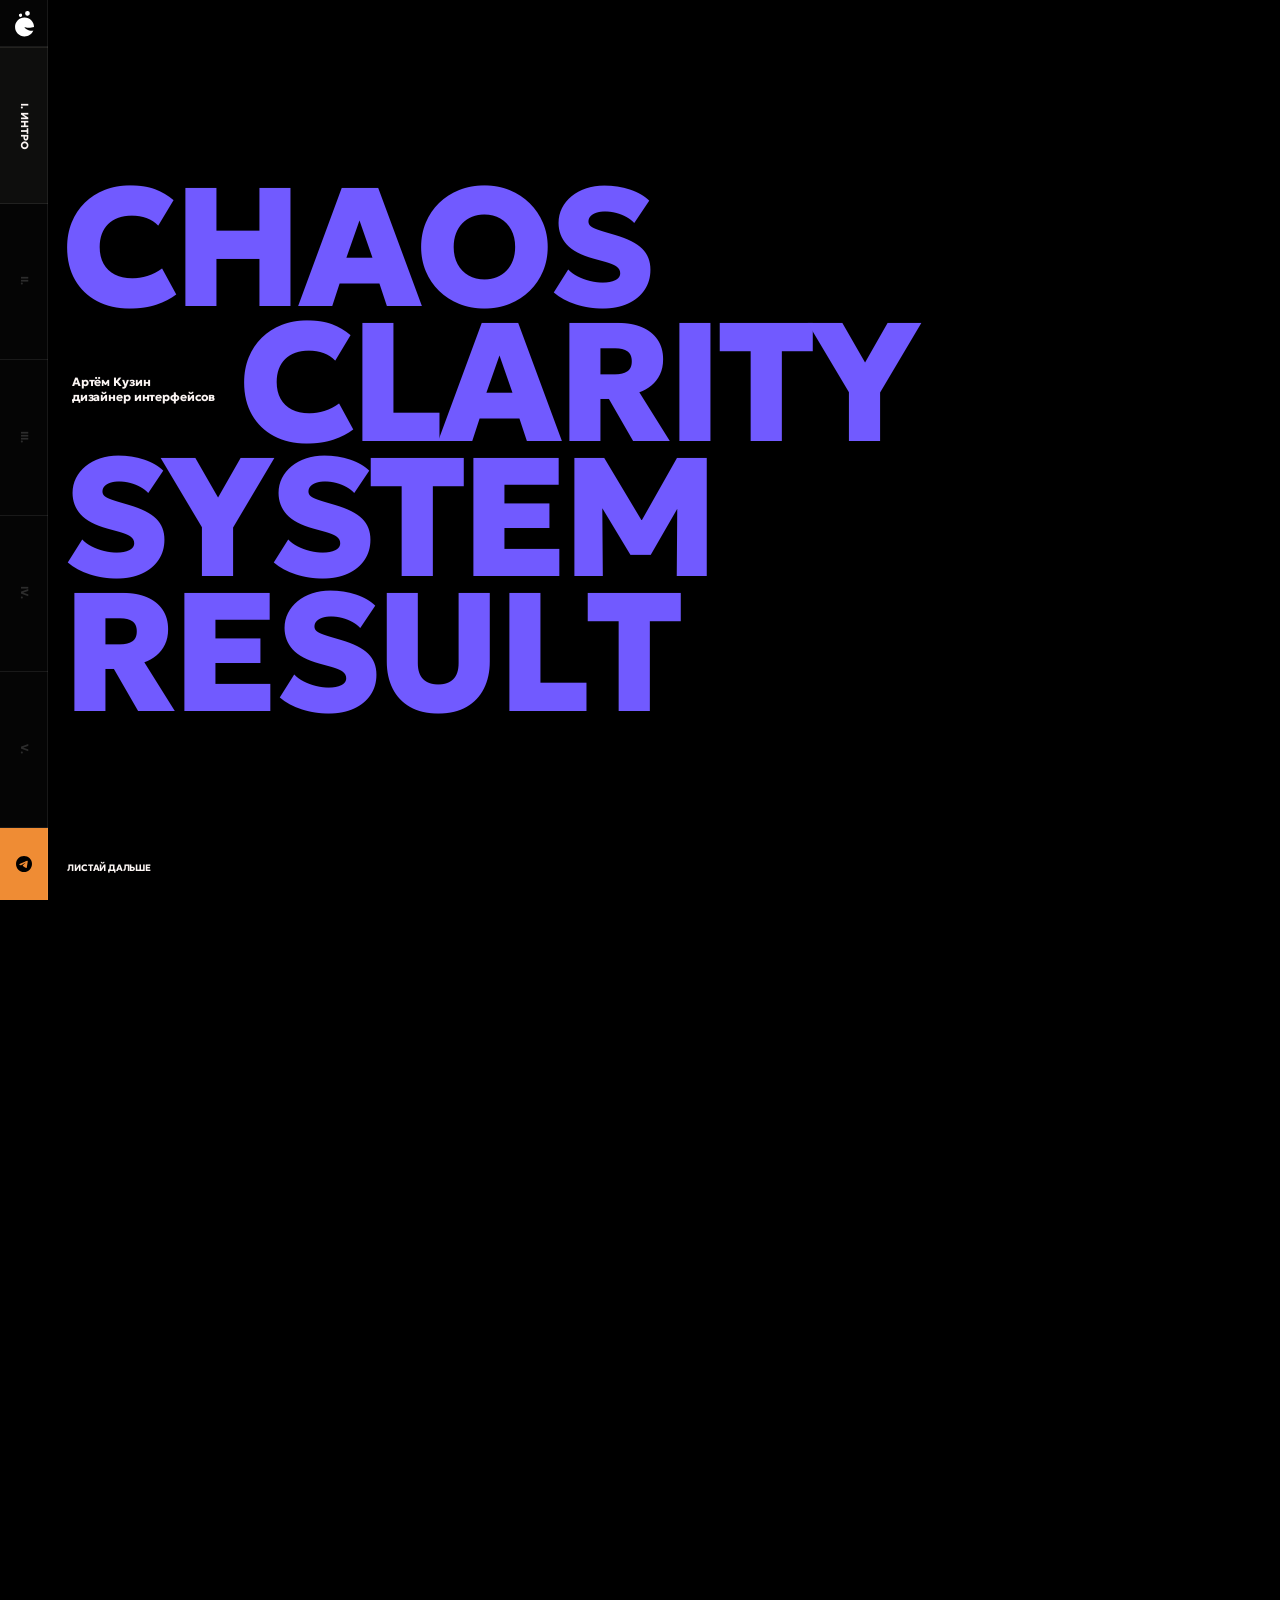
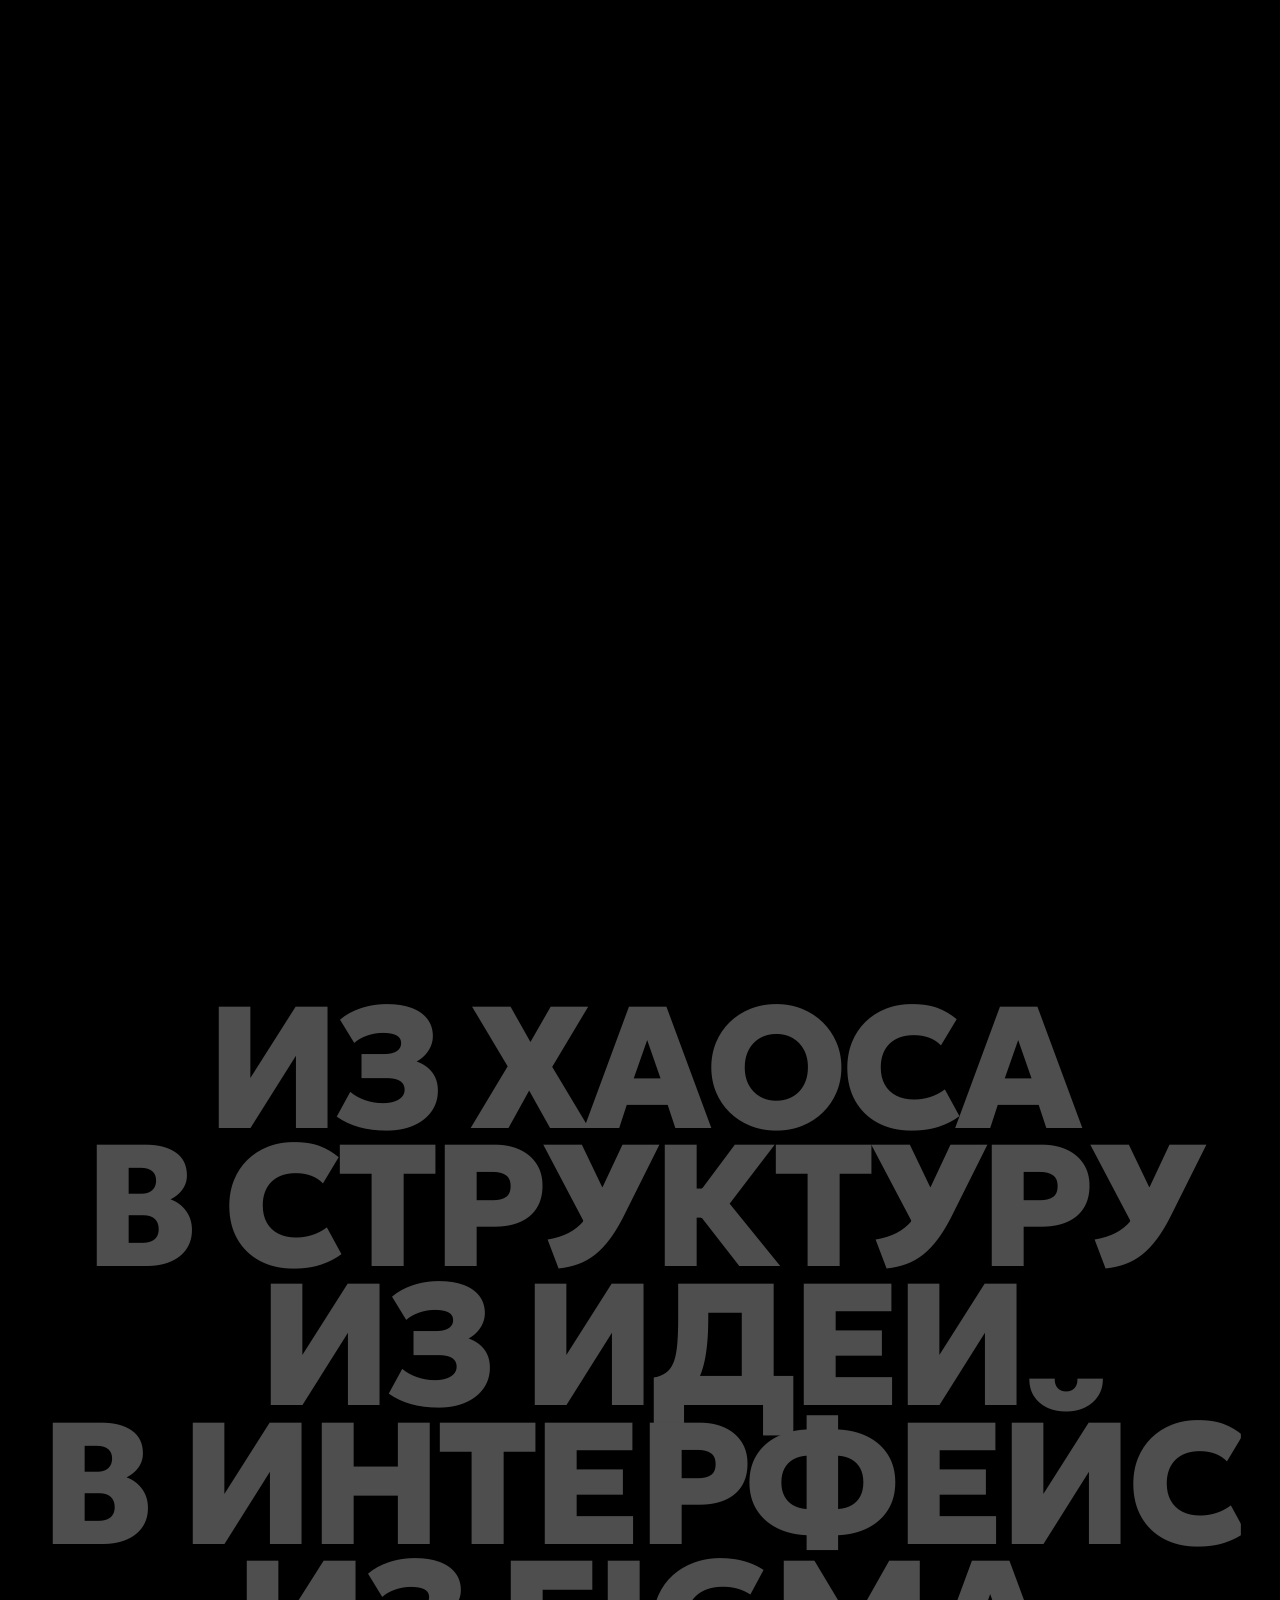
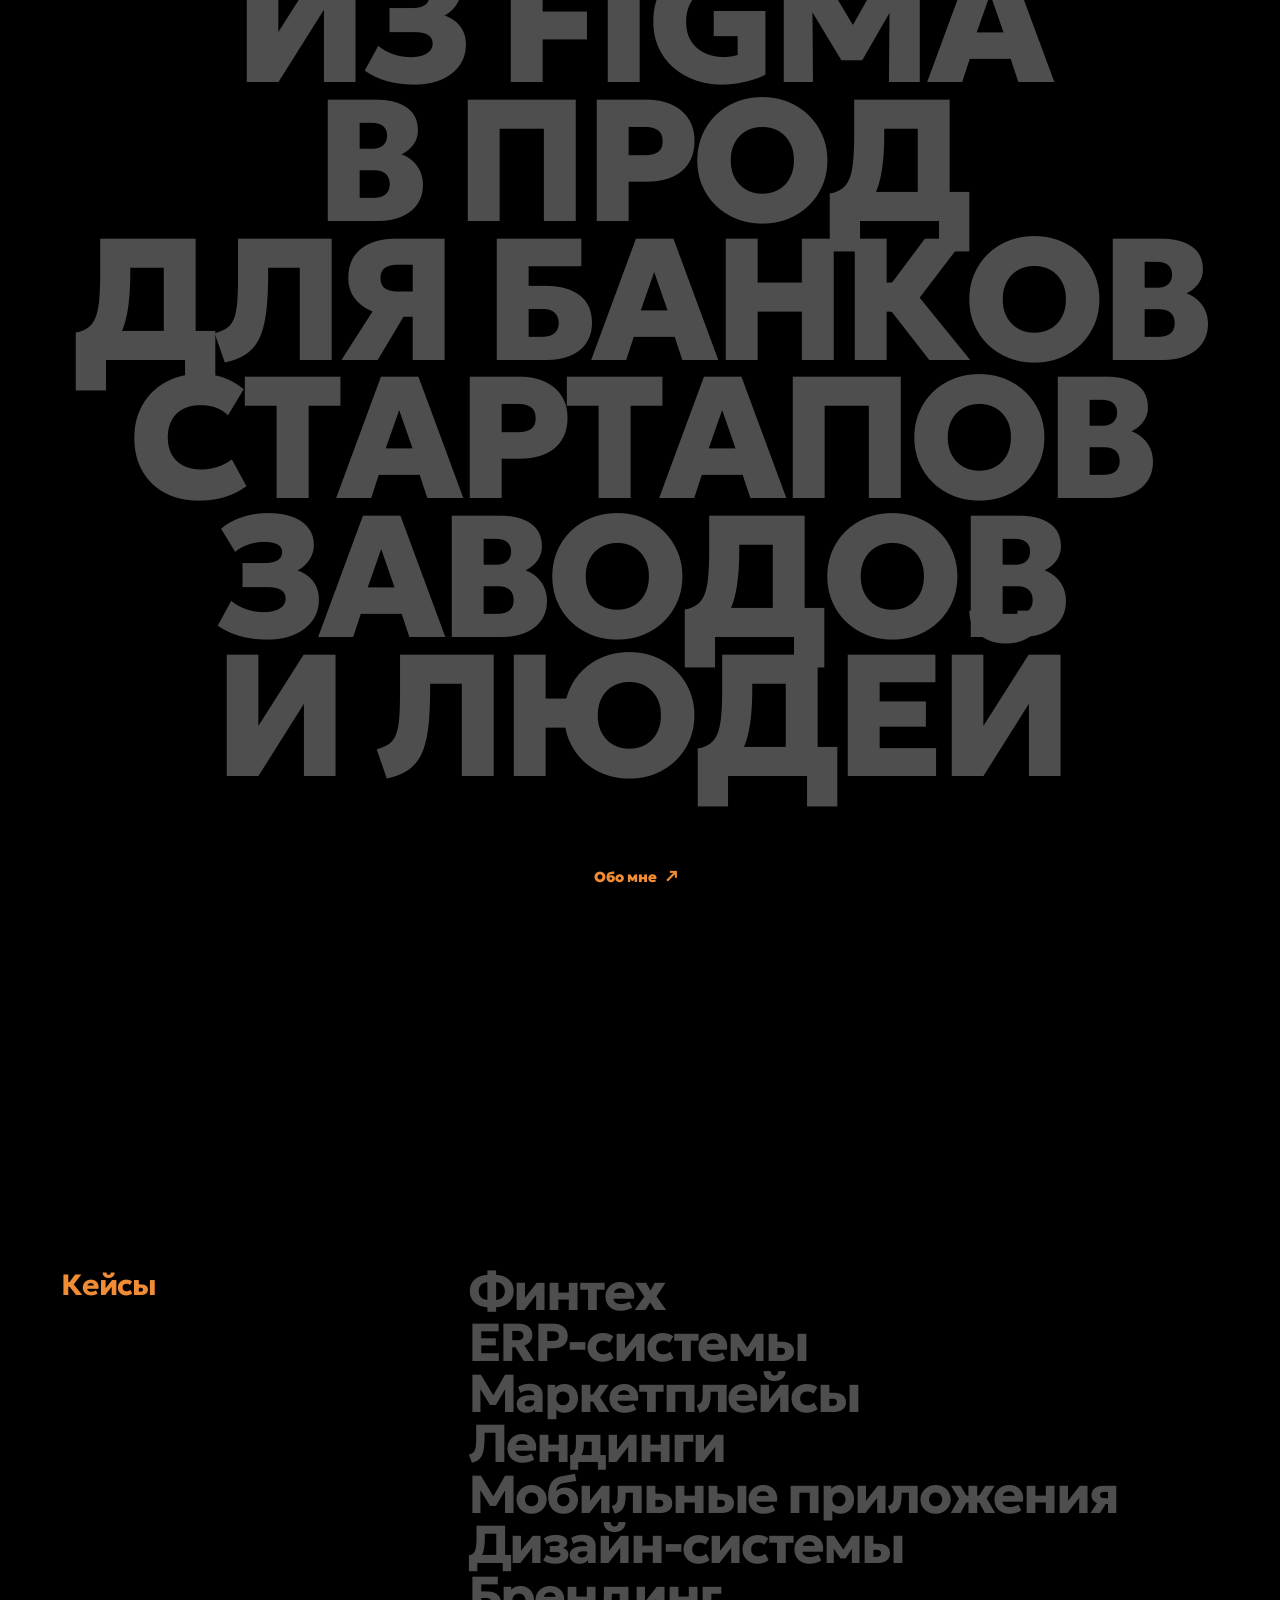
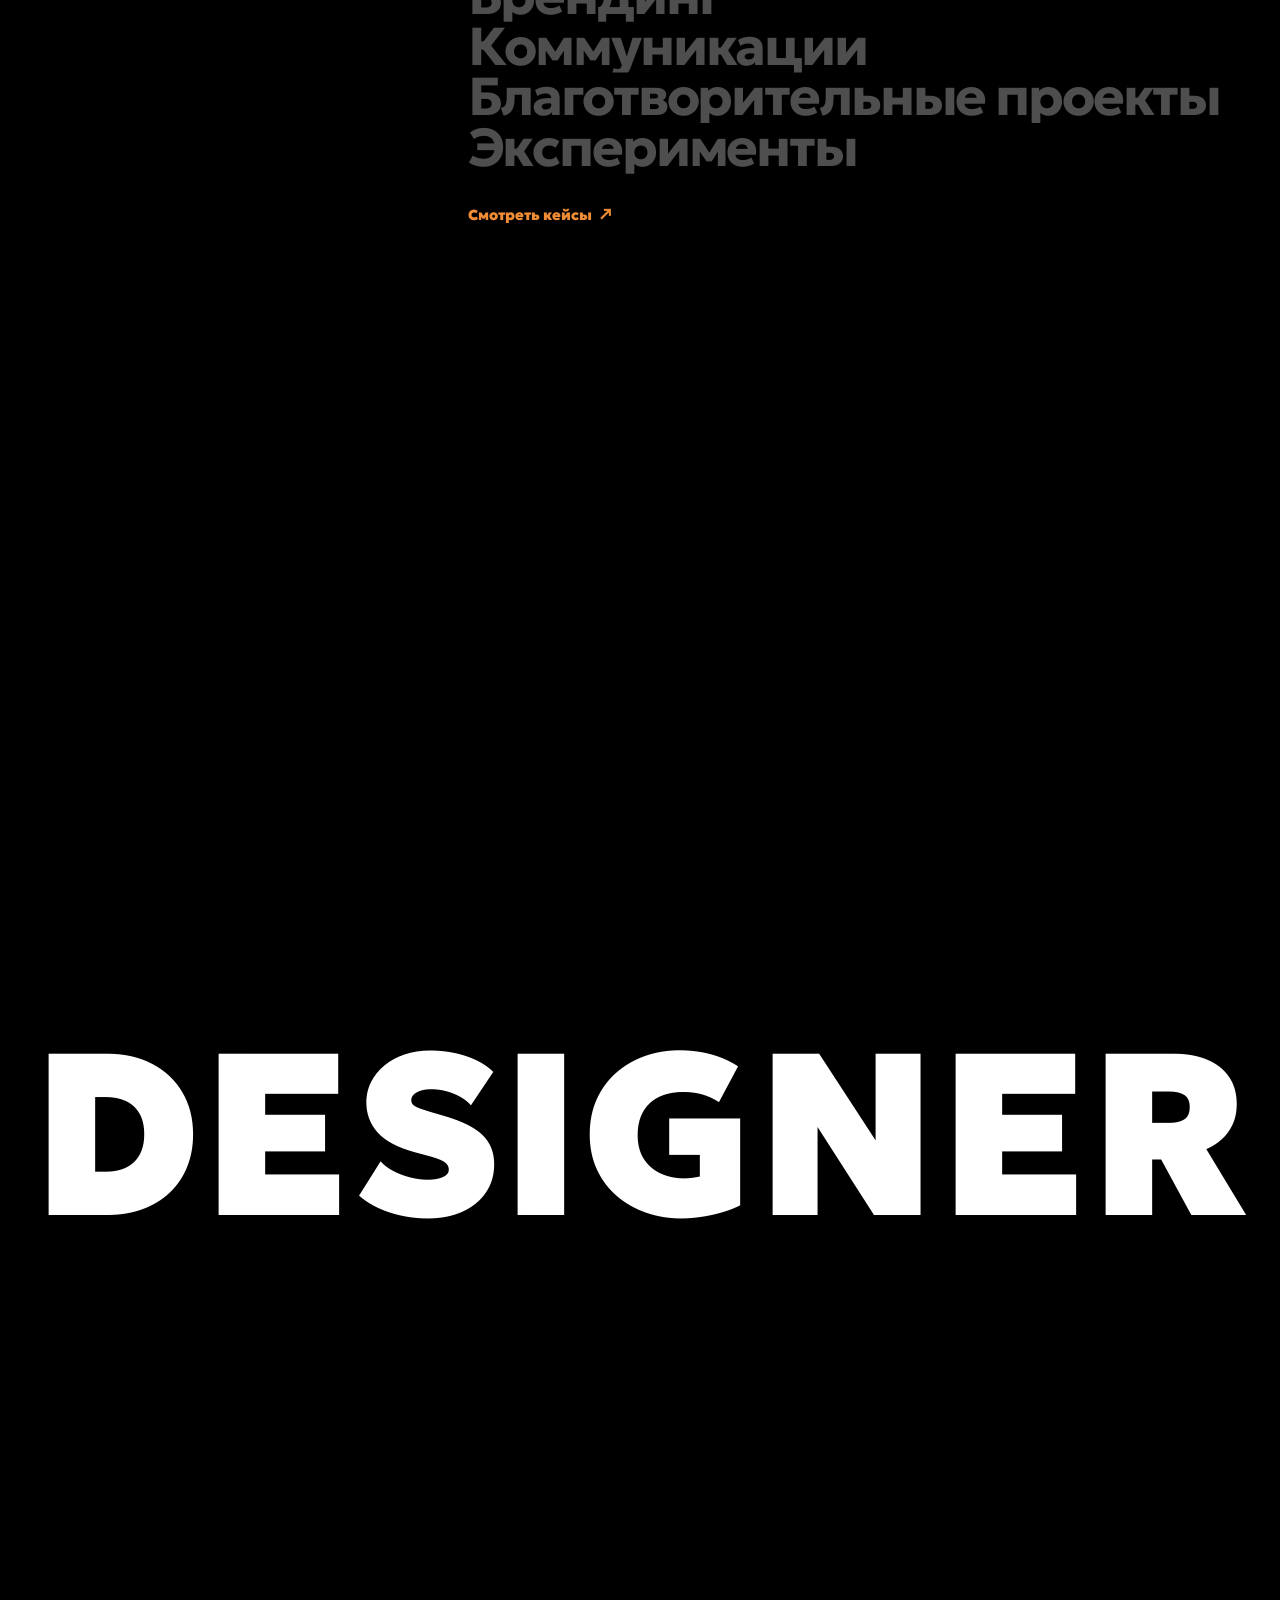
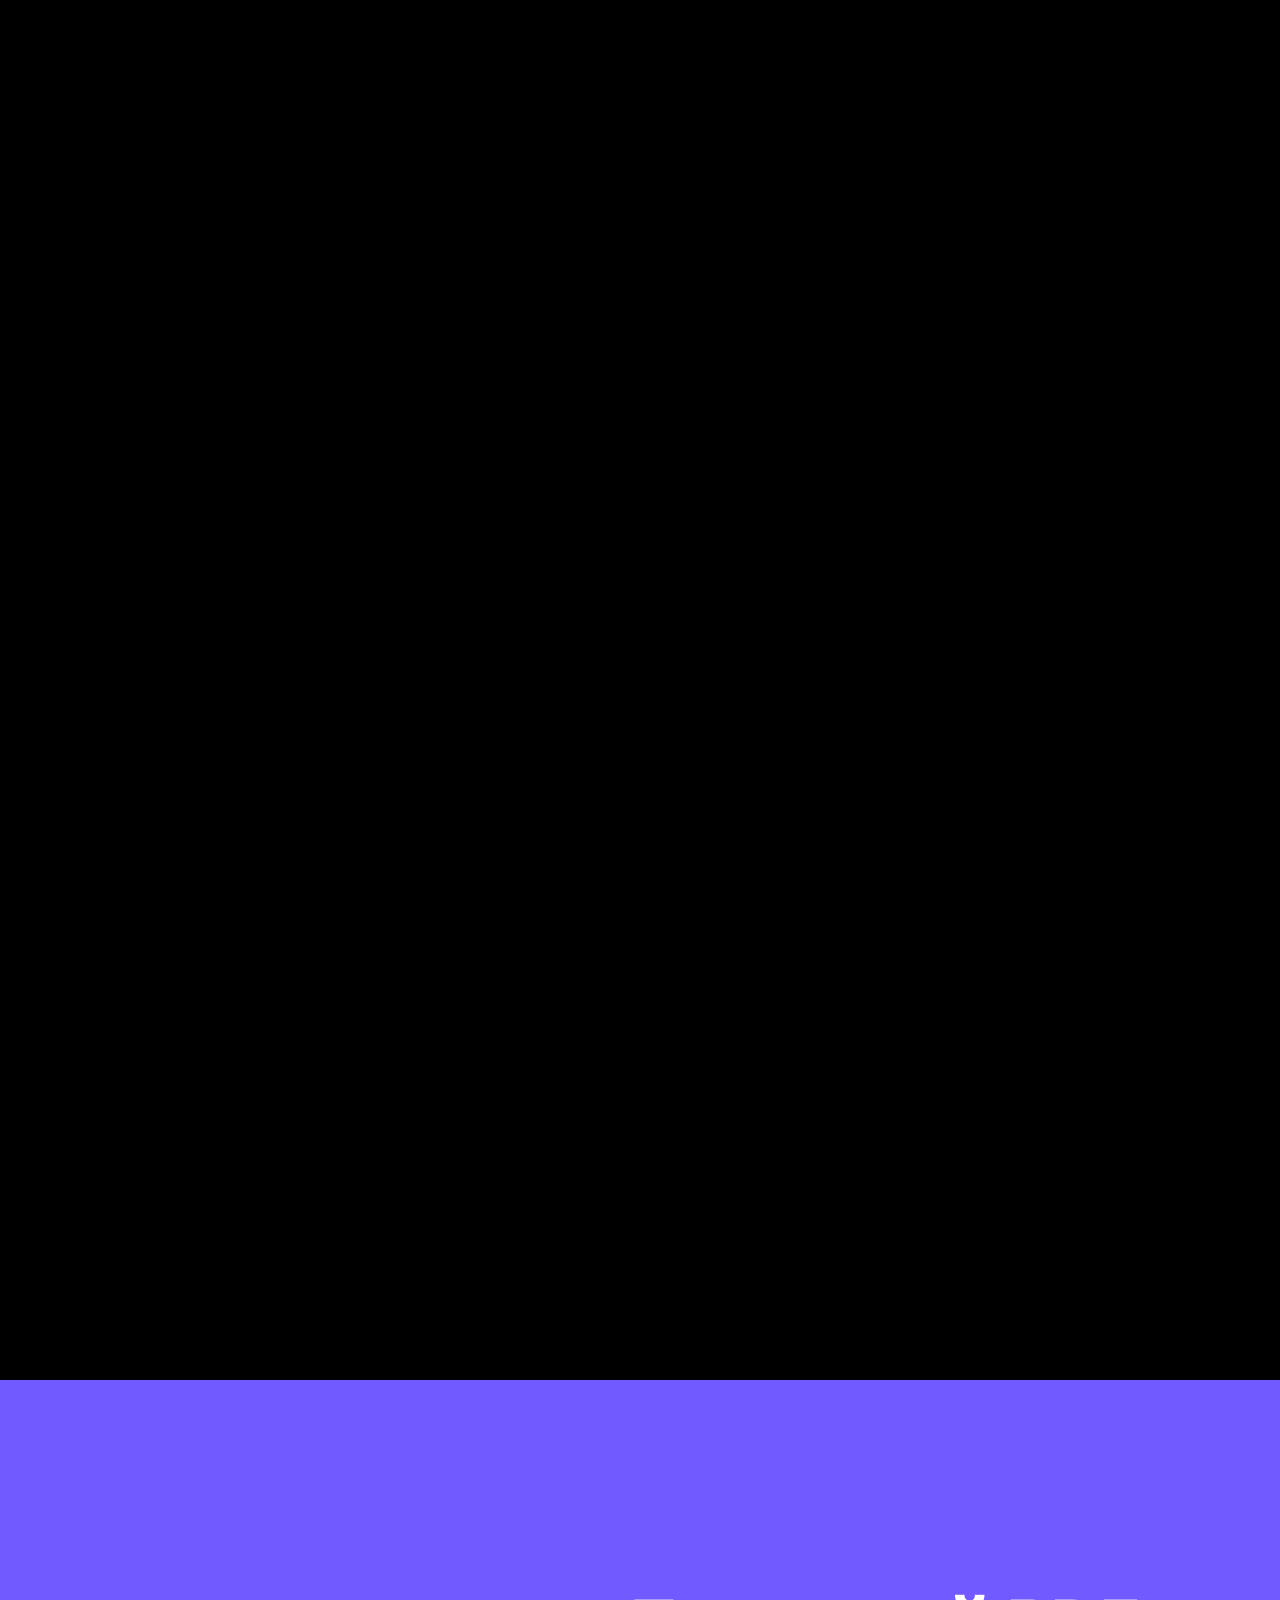
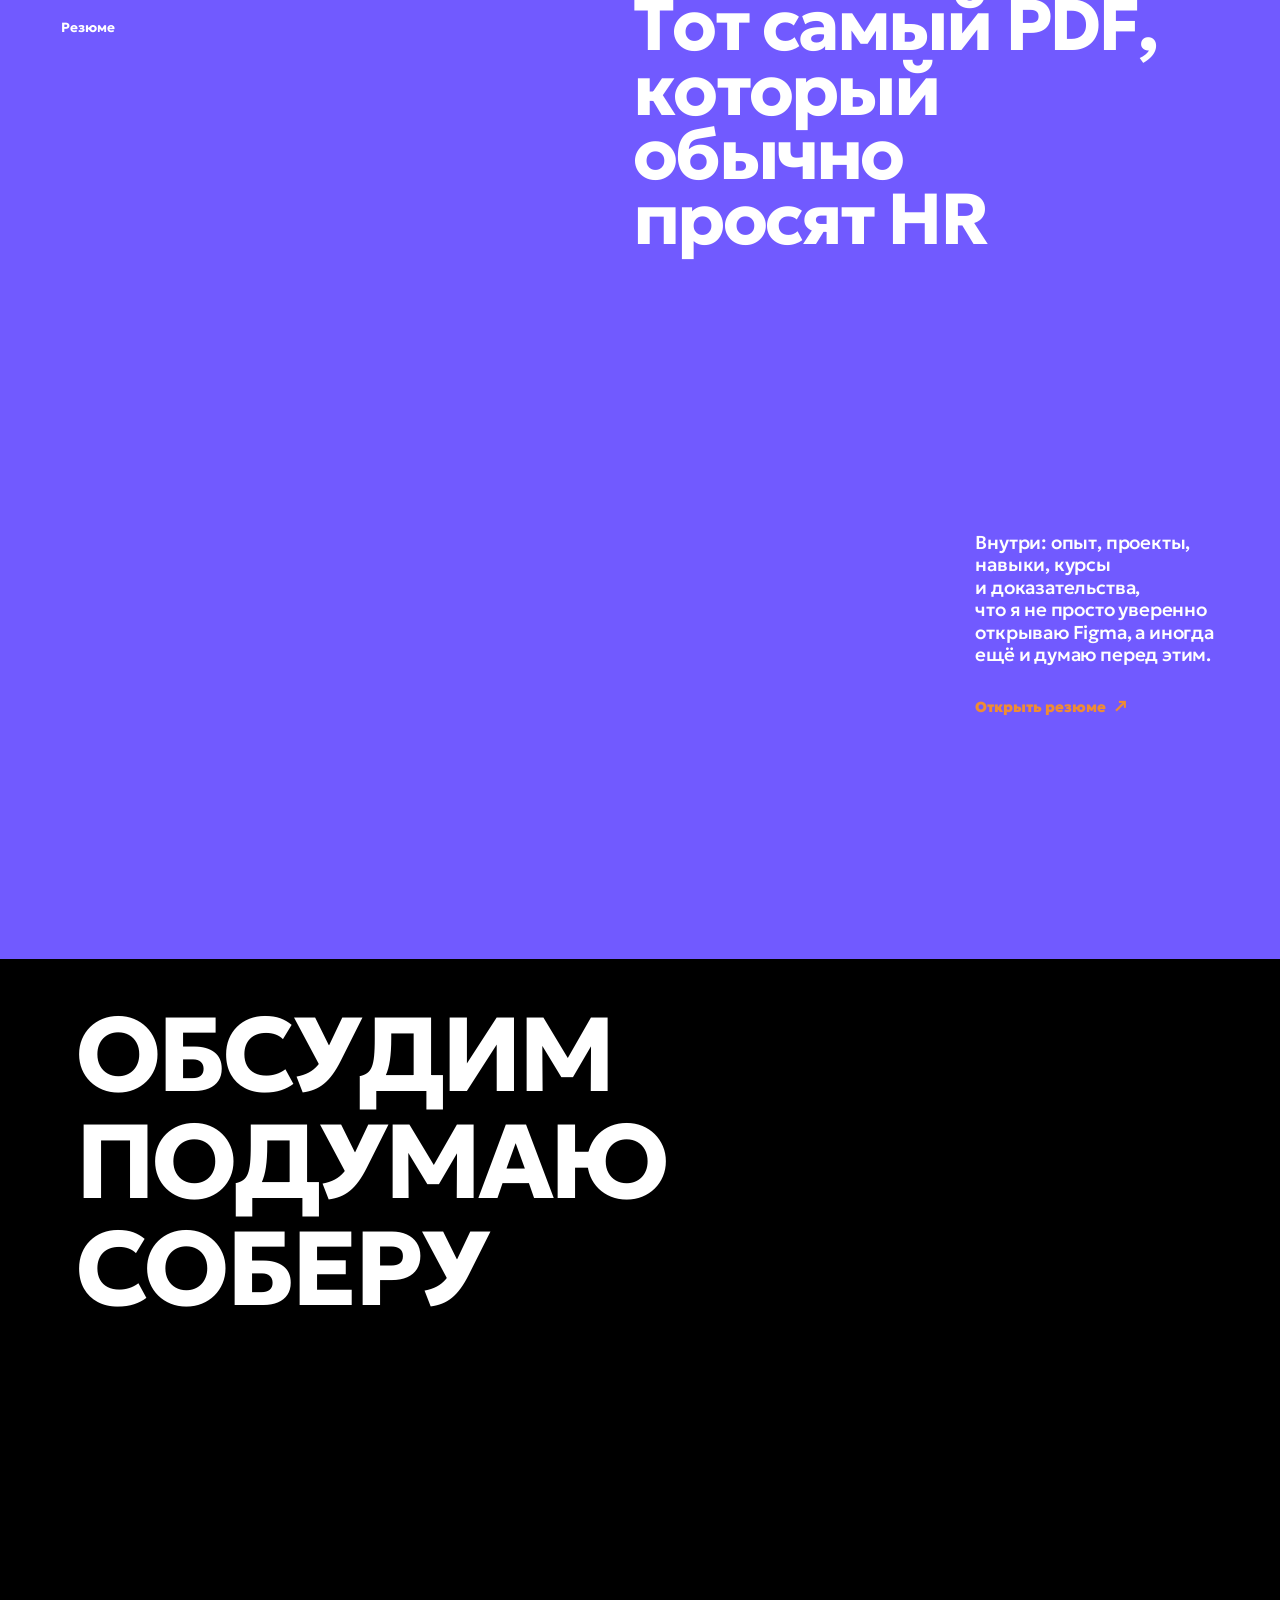
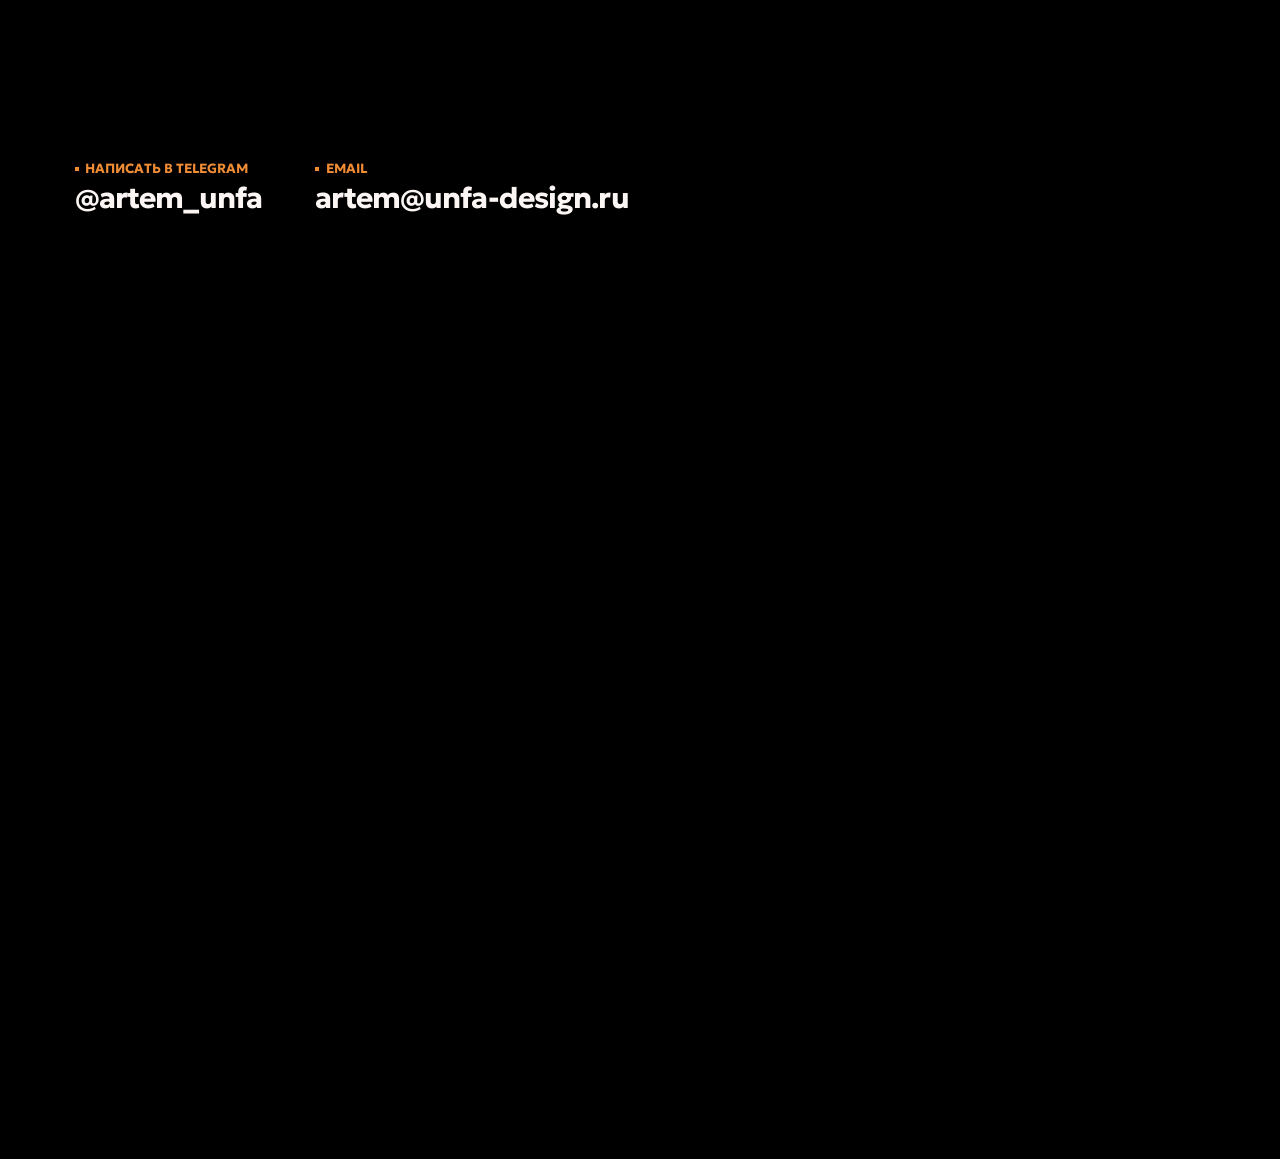
==== artem-kuzin.html @ 964766c0 "Use ASCII asset paths for embed" ====
<!DOCTYPE html>
<html lang="ru" class="__variable_82fc63">
  <head>
    <meta charset="utf-8" />
    <meta name="viewport" content="width=device-width, initial-scale=1" />
    <meta http-equiv="Cache-Control" content="no-cache, no-store, must-revalidate" />
    <meta http-equiv="Pragma" content="no-cache" />
    <meta http-equiv="Expires" content="0" />
    <link rel="preconnect" href="https://fonts.googleapis.com">
    <link rel="preconnect" href="https://fonts.gstatic.com" crossorigin>
    <link href="https://fonts.googleapis.com/css2?family=Caveat:wght@400..700&display=swap" rel="stylesheet">
    <link rel="preload" as="image" href="assets/logo12.svg" />
    <link rel="preload" as="image" href="assets/play-ic.svg?v=2" />
    <link rel="preload" as="image" href="assets/cases/1.png" />
    <link rel="preload" as="image" href="assets/cases/2.png" />
    <link rel="preload" as="image" href="assets/cases/3.png" />
    <link rel="preload" as="image" href="assets/cases/4.png" />
    <link rel="preload" as="image" href="assets/cases/5.png" />
    <link rel="stylesheet" href="portfolio-assets/css/658bff1259063833.css" data-precedence="next" />
    <link rel="stylesheet" href="portfolio-assets/css/fd7fcadae4ca2756.css" data-precedence="next" />
    <link rel="stylesheet" href="portfolio-assets/css/73eaff7cf7596401.css" data-precedence="next" />
    <link rel="stylesheet" href="portfolio-assets/css/c7bd35524606e589.css" data-precedence="next" />
    <link rel="stylesheet" href="portfolio-assets/css/a336f3e3102fdc74.css" data-precedence="next" />
    <link rel="stylesheet" href="portfolio-assets/css/482d375a3b26a5fb.css" data-precedence="next" />
    <link rel="stylesheet" href="portfolio-assets/css/3995f11eff2ddbea.css" data-precedence="next" />
    <link rel="stylesheet" href="portfolio-assets/css/d5ec248cc3d0f887.css" data-precedence="next" />
    <link rel="stylesheet" href="portfolio-assets/css/4e51708864bdcfc3.css" data-precedence="next" />
    <link rel="stylesheet" href="portfolio-assets/css/e11ee31242e73e69.css" data-precedence="next" />
    <link rel="stylesheet" href="portfolio-assets/css/308f9041ad67b8f3.css" data-precedence="next" />
    <link rel="stylesheet" href="portfolio-assets/css/a0ffcff5f2b5a706.css" data-precedence="next" />















    <link rel="preload" as="image" href="assets/cases/6.png" />
    <link rel="preload" as="image" href="assets/cases/7.png" />
    <link rel="preload" as="image" href="assets/cases/8.png" />
    <link rel="preload" as="image" href="assets/cases/9.png" />
    <link rel="preload" as="image" href="assets/cases/10.png" />
    <link rel="preload" as="image" href="hero-bg.jpg" />
    <link rel="preload" as="image" href="hero-bg.webp" />
    <title>
      Артём Кузин | дизайнер интерфейсов
    </title>
    <meta name="description" content="Артём Кузин — дизайнер интерфейсов. Проектирую сайты, сервисы и приложения с понятной логикой продукта." />
    <meta property="og:title" content="Артём Кузин | дизайнер интерфейсов" />
    <meta property="og:description" content="Артём Кузин — дизайнер интерфейсов. Проектирую сайты, сервисы и приложения с понятной логикой продукта." />
    <meta property="og:url" content="http://localhost:8001/artem_kuzin_mobile.html" />
    <meta property="og:site_name" content="Артём Кузин | дизайнер интерфейсов" />
    <meta property="og:image" content="http://localhost:8001/assets/cover.png" />
    <meta property="og:image:width" content="1200" />
    <meta property="og:image:height" content="630" />
    <meta property="og:image:alt" content="Артём Кузин | дизайнер интерфейсов" />
    <meta property="og:type" content="website" />
    <meta name="twitter:card" content="summary_large_image" />
    <meta name="twitter:title" content="Артём Кузин | дизайнер интерфейсов" />
    <meta name="twitter:description" content="Артём Кузин — дизайнер интерфейсов. Проектирую сайты, сервисы и приложения с понятной логикой продукта." />
    <meta name="twitter:image" content="http://localhost:8001/assets/cover.png" />
    <meta name="twitter:image:width" content="1200" />
    <meta name="twitter:image:height" content="630" />
    <meta name="twitter:image:alt" content="Артём Кузин | дизайнер интерфейсов" />
    <link rel="icon" type="image/svg+xml" href="assets/favicon.svg" />
    <link rel="shortcut icon" type="image/svg+xml" href="assets/favicon.svg" />
    <script>
      document.querySelectorAll('body link[rel="icon"], body link[rel="apple-touch-icon"]').forEach(el => document.head.appendChild(el))
    </script>
    <style id="local-reference-unblock">
      @font-face {
        font-family: "Geologica";
        src: url("portfolio-assets/fonts/geologica/Geologica-VariableFont_CRSV,SHRP,slnt,wght.ttf") format("truetype");
        font-display: swap;
        font-style: normal;
        font-weight: 100 900;
      }

      @font-face {
        font-family: "CaveatLocal";
        src: url("portfolio-assets/fonts/caveat/Caveat-Bold.ttf") format("truetype");
        font-display: swap;
        font-style: normal;
        font-weight: 700;
      }

      :root {
        --font-avantt: "Geologica", sans-serif;
        --almost-black: #000000;
      }

      html,
      body,
      button,
      input,
      textarea,
      select,
      body * {
        font-family: "Geologica", sans-serif !important;
      }

      .page-transition,
      .styles_pageLoader__Ul6Vl,
      .styles_cursor__j_53F {
        display: none !important;
        visibility: hidden !important;
        pointer-events: none !important;
        opacity: 0 !important;
      }

      html,
      body,
      main {
        opacity: 1 !important;
        visibility: visible !important;
      }

      html,
      body {
        overflow-x: clip !important;
        background: #000000 !important;
      }

      body,
      main,
      footer,
      [data-theme="almost-black"],
      [data-menu-theme="almost-black"],
      .styles_homeModule__F5grj,
      .style_brandShowcaseSec__fA_vB,
      .styles_letConnectSec__uxyJN {
        background-color: #000000 !important;
      }

      /* ── Fullscreen contact section ── */
      .styles_letConnectSec__uxyJN {
        width: 100vw !important;
        height: 100vh !important;
        min-height: 100vh !important;
        max-height: 100vh !important;
        overflow: hidden !important;
        position: relative !important;
        left: 0 !important;
        margin-left: 0 !important;
        background-color: #000000 !important;
        isolation: isolate;
      }

      .styles_letConnectSec_bg__FYybM {
        position: absolute !important;
        inset: 0 !important;
        width: 100% !important;
        height: 100% !important;
        z-index: 0 !important;
        opacity: 1 !important;
        filter: none !important;
        mix-blend-mode: normal !important;
      }

      .styles_letConnectSec_bg__FYybM video {
        position: absolute;
        inset: 0;
        width: 100%;
        height: 100%;
        object-fit: cover;
        opacity: 1 !important;
        filter: none !important;
        mix-blend-mode: normal !important;
      }

      .styles_letConnectSec_bg__FYybM::after {
        display: none !important;
      }

      .styles_letConnectSec_container___2dKN {
        position: relative !important;
        z-index: 2 !important;
        height: 100vh !important;
        display: flex !important;
        flex-direction: column !important;
        justify-content: flex-start !important;
        gap: clamp(0.6rem, 1.4vh, 1.6rem) !important;
        padding: clamp(4.2rem, 6vh, 7.2rem) var(--layout-margin) clamp(3.2rem, 5vh, 6rem) var(--layout-margin) !important;
      }

      .styles_letConnectSec_char__h3aQ0 {
        color: #ffffff !important;
        grid-column: 1 / -1 !important;
        margin: 0 !important;
        margin-left: 0 !important;
        font-size: clamp(8.8rem, 8.2vw, 15.8rem) !important;
        line-height: 0.92 !important;
      }

      .styles_letConnectSec_char__h3aQ0.styles_four__v5fEF {
        margin-top: 0 !important;
      }

      .styles_letConnectSec_links__sMhdR {
        margin-top: auto !important;
        padding-bottom: 0 !important;
        grid-column: 1 / -1 !important;
      }

      .style_footer_t__social__YAK5y {
        display: flex !important;
        align-items: center !important;
        justify-content: center !important;
        min-height: 7.2rem !important;
        height: 7.2rem !important;
        transition: background-color 0.35s cubic-bezier(0.215, 0.61, 0.355, 1),
                    border-color 0.35s cubic-bezier(0.215, 0.61, 0.355, 1) !important;
      }

      .style_footer_t__YVtdf,
      .style_footer_t__container___3meL,
      .style_footer_t__item__IRcZR {
        min-height: 7.2rem !important;
        height: 7.2rem !important;
      }

      .style_footer_t__YVtdf {
        padding-top: 0 !important;
        padding-bottom: 0 !important;
      }

      .style_footer_t__container___3meL {
        align-items: stretch !important;
      }

      .style_footer_t__lottie__20ERi {
        display: flex !important;
        align-items: center !important;
        justify-content: center !important;
        width: 100% !important;
        height: 100% !important;
      }

      .local-footer-social-icon {
        display: block;
        width: clamp(34px, 3vw, 48px);
        height: clamp(34px, 3vw, 48px);
        object-fit: contain;
        transition: transform 0.35s cubic-bezier(0.215, 0.61, 0.355, 1),
                    opacity 0.35s cubic-bezier(0.215, 0.61, 0.355, 1);
      }

      .local-footer-social-icon--telegram {
        filter: invert(1);
      }

      .local-footer-social-icon--email {
        width: clamp(18px, 5vw, 22px);
        height: clamp(18px, 5vw, 22px);
      }

      .style_footer_t__social__YAK5y:hover,
      .style_footer_t__social__YAK5y:focus-visible {
        background-color: #715aff !important;
        border-color: rgba(255, 255, 255, 0.35) !important;
      }

      .style_footer_t__social__YAK5y:hover .local-footer-social-icon,
      .style_footer_t__social__YAK5y:focus-visible .local-footer-social-icon {
        transform: translate3d(0, -2px, 0) scale(1.14) rotate(-4deg);
      }

      .local-header-brand {
        display: flex !important;
        align-items: center !important;
        justify-content: center !important;
        width: 100% !important;
        min-height: 7.2rem !important;
        padding: 1rem 0 !important;
        color: #fff0d8 !important;
        text-decoration: none !important;
        border-bottom: 1px solid rgba(255, 240, 216, 0.12);
        transition: background-color 0.38s var(--primary-ease), border-color 0.38s var(--primary-ease);
      }

      .local-header-brand .local-logo-mark {
        display: block;
        width: 27px !important;
        height: 27px !important;
        object-fit: contain;
        transition: transform 0.5s var(--primary-ease), opacity 0.5s var(--primary-ease);
      }

      .local-header-brand:hover,
      .local-header-brand:focus-visible {
        background-color: rgba(239, 140, 52, 0.16);
        border-color: rgba(239, 140, 52, 0.48);
      }

      .local-header-brand:hover .local-logo-mark,
      .local-header-brand:focus-visible .local-logo-mark {
        transform: translate3d(0, -0.2rem, 0) scale(1.1) rotate(-4deg);
      }

      .styles_wonLogo__7GLmk,
      .styles_header_logo__x8DV4 {
        display: none !important;
      }

      .styles_header__I7JDT {
        display: flex !important;
        flex-direction: column !important;
        align-items: stretch !important;
      }

      .styles_header_scrollToList__Zb_0T {
        display: flex !important;
        flex-direction: column !important;
        align-items: stretch !important;
        justify-content: stretch !important;
        flex: 1 1 auto !important;
        min-height: 0 !important;
        height: auto !important;
        max-height: none !important;
      }

      .styles_scrollToItem__cejn6 {
        flex: 1 1 0 !important;
        min-height: 0 !important;
        display: flex !important;
        align-items: center !important;
        justify-content: center !important;
        transition: background-color 0.38s var(--primary-ease), border-color 0.38s var(--primary-ease);
      }

      .styles_scrollToItem__cejn6:hover,
      .styles_scrollToItem__cejn6:focus-visible,
      .styles_scrollToItem__cejn6.styles_active__oVA_l {
        background-color: rgba(255, 240, 216, 0.035);
      }

      .styles_scrollToItem_content__qUTB6 {
        align-items: center !important;
        justify-content: center !important;
        gap: 0.45rem !important;
        min-width: 7.2rem !important;
      }

      .styles_scrollToItem_contentID__3eyBx,
      .styles_scrollToItem_contentText__13Fjw,
      .styles_scrollToItem_contentText__13Fjw span {
        font-size: 1.56rem !important;
        line-height: 1 !important;
        letter-spacing: 0 !important;
      }

      .styles_scrollToItem_contentText__13Fjw {
        width: 0 !important;
        max-width: none !important;
        opacity: 0 !important;
        overflow: hidden !important;
        transition: opacity 0.38s var(--primary-ease), color 0.38s var(--primary-ease);
      }

      .styles_scrollToItem_contentID__3eyBx {
        opacity: 0.54 !important;
        transition: opacity 0.38s var(--primary-ease), color 0.38s var(--primary-ease);
      }

      .styles_scrollToItem__cejn6:hover .styles_scrollToItem_contentID__3eyBx,
      .styles_scrollToItem__cejn6:hover .styles_scrollToItem_contentText__13Fjw,
      .styles_scrollToItem__cejn6:focus-visible .styles_scrollToItem_contentID__3eyBx,
      .styles_scrollToItem__cejn6:focus-visible .styles_scrollToItem_contentText__13Fjw,
      .styles_scrollToItem__cejn6.styles_active__oVA_l .styles_scrollToItem_contentID__3eyBx,
      .styles_scrollToItem__cejn6.styles_active__oVA_l .styles_scrollToItem_contentText__13Fjw {
        color: #fbf5f3 !important;
        opacity: 1 !important;
      }

      .styles_scrollToItem__cejn6:hover .styles_scrollToItem_contentText__13Fjw,
      .styles_scrollToItem__cejn6:focus-visible .styles_scrollToItem_contentText__13Fjw,
      .styles_scrollToItem__cejn6.styles_active__oVA_l .styles_scrollToItem_contentText__13Fjw {
        width: max-content !important;
        overflow: visible !important;
      }

      .styles_scrollToItem_progress__vljwO {
        background-color: #ef8c34 !important;
      }

      .local-header-cta {
        position: relative !important;
        inset: auto !important;
        flex: 0 0 10.8rem !important;
        width: 100% !important;
        height: 10.8rem !important;
        min-height: 10.8rem !important;
        max-height: 10.8rem !important;
        margin: 0 !important;
        background-color: #ef8c34 !important;
        color: #000000 !important;
        text-decoration: none !important;
        display: flex !important;
        align-items: center !important;
        justify-content: center !important;
        overflow: hidden !important;
        padding: 0 !important;
        transform: none !important;
        transform-origin: center center !important;
        transition:
          background-color 0.38s var(--primary-ease),
          transform 0.38s var(--primary-ease),
          box-shadow 0.38s var(--primary-ease) !important;
      }

      .local-header-cta-icon {
        display: block;
        width: 4.8rem;
        height: 4.8rem;
        max-width: 72%;
        max-height: 72%;
        object-fit: contain;
        transform: translateZ(0) rotate(0deg) scale(1);
        transition:
          transform 0.48s var(--primary-ease),
          filter 0.38s var(--primary-ease);
        will-change: transform;
      }

      .local-header-cta:hover,
      .local-header-cta:focus-visible {
        background-color: #ff9d42 !important;
        transform: translate3d(0, -0.12rem, 0) !important;
        box-shadow: 0 0 0 1px rgba(255, 240, 216, 0.2) inset, 0 1.4rem 3.2rem rgba(239, 140, 52, 0.24);
      }

      .local-header-cta:hover .local-header-cta-icon,
      .local-header-cta:focus-visible .local-header-cta-icon {
        transform: translate3d(0.08rem, -0.16rem, 0) rotate(-8deg) scale(1.12);
        filter: drop-shadow(0 0.8rem 1.4rem rgba(0, 0, 0, 0.22));
      }

      .styles_buttonLineArrow__v1w33 {
        position: relative;
        isolation: isolate;
        display: inline-flex !important;
        align-items: center !important;
        gap: 0.72rem !important;
        color: #ef8c34 !important;
        overflow: visible !important;
        border: 0 !important;
        border-bottom: 0 !important;
        box-shadow: none !important;
        background: transparent !important;
        background-image: none !important;
        text-decoration: none !important;
        padding: 0.34rem 0.58rem 0.34rem 0 !important;
        transition:
          color 0.38s var(--primary-ease),
          transform 0.38s var(--primary-ease),
          opacity 0.38s var(--primary-ease) !important;
      }

      .styles_buttonLineArrow__v1w33::before,
      .styles_buttonLineArrow__v1w33::after {
        display: none !important;
        content: none !important;
      }

      .styles_buttonLineArrow__v1w33 *,
      .styles_buttonLineArrow__v1w33 *::before,
      .styles_buttonLineArrow__v1w33 *::after {
        border-bottom: 0 !important;
        box-shadow: none !important;
        background-image: none !important;
      }

      .styles_buttonLineArrow__v1w33 .styles_typobutton__hfEUq {
        color: #ef8c34 !important;
        font-size: clamp(1.72rem, 1.16vw, 2.18rem) !important;
        font-weight: 900 !important;
        line-height: 1.16 !important;
        letter-spacing: 0 !important;
        overflow: visible !important;
        margin: 0 !important;
        border: 0 !important;
        box-shadow: none !important;
        text-decoration: none !important;
        transition: transform 0.38s var(--primary-ease), color 0.38s var(--primary-ease) !important;
      }

      .styles_buttonLineArrow__v1w33 .styles_buttonArrow__xPYJn,
      .styles_buttonLineArrow__v1w33 .styles_buttonArrow_el__IpOW_ {
        backface-visibility: hidden;
        -webkit-font-smoothing: antialiased;
        text-rendering: geometricPrecision;
        overflow: visible !important;
        transform-origin: 50% 50%;
        transition: transform 0.42s var(--primary-ease), color 0.38s var(--primary-ease) !important;
        will-change: transform;
      }

      .styles_buttonLineArrow__v1w33 .styles_buttonArrow__xPYJn {
        display: inline-flex !important;
        align-items: center !important;
        justify-content: center !important;
        flex: 0 0 auto !important;
        min-width: 1.34em;
        min-height: 1.34em;
        margin: 0 !important;
        padding: 0.12em !important;
        line-height: 1 !important;
        color: #ef8c34 !important;
      }

      .styles_buttonLineArrow__v1w33 .styles_buttonArrow_el__IpOW_ {
        display: block;
        line-height: 1 !important;
        text-shadow: none !important;
        color: #ef8c34 !important;
      }

      .styles_buttonLineArrow__v1w33 .styles_buttonArrow_el__IpOW_:nth-child(n + 2) {
        display: none !important;
      }

      .styles_buttonLineArrow__v1w33:hover,
      .styles_buttonLineArrow__v1w33:focus-visible {
        color: #ef8c34 !important;
        transform: translate3d(0, -0.16rem, 0);
      }

      .styles_buttonLineArrow__v1w33:hover::before,
      .styles_buttonLineArrow__v1w33:focus-visible::before,
      .styles_buttonLineArrow__v1w33:hover::after,
      .styles_buttonLineArrow__v1w33:focus-visible::after {
        display: none !important;
        content: none !important;
      }

      .styles_buttonLineArrow__v1w33:hover .styles_typobutton__hfEUq:first-child,
      .styles_buttonLineArrow__v1w33:focus-visible .styles_typobutton__hfEUq:first-child {
        transform: translate3d(0.18rem, 0, 0);
      }

      .styles_buttonLineArrow__v1w33:hover .styles_buttonArrow__xPYJn,
      .styles_buttonLineArrow__v1w33:focus-visible .styles_buttonArrow__xPYJn {
        transform: translate3d(0.16rem, -0.16rem, 0) rotate(45deg);
      }

      .styles_buttonLineArrow__v1w33.text-coral-red,
      .styles_buttonLineArrow__v1w33.text-sunset-orange,
      .style_brandShowcaseSec_btn__WpyOE .styles_buttonLineArrow__v1w33,
      .style_experienceSection_link__Fb8IZ .styles_buttonLineArrow__v1w33 {
        color: #ef8c34 !important;
      }

      .style_footer_b__left__aMmRA {
        gap: 0.55rem !important;
        column-gap: 0.55rem !important;
      }

      .style_footer_b__xK9KR {
        min-height: 10.8rem !important;
        height: 10.8rem !important;
        padding-top: 0 !important;
        padding-bottom: 0 !important;
        align-items: center !important;
      }

      .style_footer_b__left__aMmRA,
      .style_footer_b__right__DhjFL {
        align-items: center !important;
        margin-top: 0 !important;
        margin-bottom: 0 !important;
      }

      .style_footer_b__leftItem__j2b_X {
        border: 0 !important;
      }

      .style_footer_b__left__aMmRA .local-footer-bottom-link,
      .style_footer_b__left__aMmRA .local-footer-bottom-link .styles_typobutton__hfEUq,
      .style_footer_b__left__aMmRA .local-footer-bottom-link .styles_buttonArrow__xPYJn,
      .style_footer_b__left__aMmRA .local-footer-bottom-link .styles_buttonArrow_el__IpOW_ {
        color: #715aff !important;
      }

      .style_footer_b__left__aMmRA .local-footer-bottom-link .styles_typobutton__hfEUq {
        font-size: clamp(1.55rem, 1.05vw, 1.95rem) !important;
      }

      .styles_letConnectSec_links__sMhdR .styles_textUnderline__V2vlH {
        overflow: visible !important;
      }

      .styles_letConnectSec_links__sMhdR .styles_textUnderline__V2vlH a {
        position: relative;
        display: inline-block;
        color: #fbf5f3 !important;
        text-decoration: none !important;
        transform: translate3d(0, 0, 0);
        transition:
          transform 0.42s var(--primary-ease),
          text-shadow 0.42s var(--primary-ease) !important;
      }

      .styles_letConnectSec_links__sMhdR .styles_textUnderline__V2vlH a::after {
        content: "";
        position: absolute;
        left: 0;
        right: 0;
        bottom: -0.08em;
        height: 0.08em;
        background: #ef8c34;
        transform: scaleX(0);
        transform-origin: left center;
        transition: transform 0.46s var(--primary-ease);
      }

      .styles_letConnectSec_links__sMhdR .styles_textUnderline__V2vlH a:hover,
      .styles_letConnectSec_links__sMhdR .styles_textUnderline__V2vlH a:focus-visible {
        color: #fbf5f3 !important;
        transform: translate3d(0.18rem, -0.16rem, 0);
        text-shadow: 0 1.2rem 2.4rem rgba(251, 245, 243, 0.16);
      }

      .styles_letConnectSec_links__sMhdR .styles_textUnderline__V2vlH a:hover::after,
      .styles_letConnectSec_links__sMhdR .styles_textUnderline__V2vlH a:focus-visible::after {
        transform: scaleX(1);
      }

      .styles_btnPlay__SuJQD.local-showreel-trigger {
        position: relative;
        cursor: pointer;
        width: 5.6rem;
        height: 5.6rem;
        border-radius: 50%;
        color: #fbf5f3;
        outline: none;
        overflow: visible;
        transform: translate3d(0, 0, 0);
        transition:
          color 0.38s var(--primary-ease),
          transform 0.42s var(--primary-ease),
          filter 0.42s var(--primary-ease);
      }

      .styles_btnPlay__SuJQD.local-showreel-trigger > * {
        position: relative;
        z-index: 1;
      }

      .styles_btnPlay__SuJQD.local-showreel-trigger .styles_btnPlay_circle__xTZdq {
        display: block !important;
        position: absolute;
        inset: 0;
        width: 100% !important;
        height: 100% !important;
        z-index: 0;
        overflow: visible;
        transform: rotate(-90deg);
        pointer-events: none;
      }

      .styles_btnPlay__SuJQD.local-showreel-trigger .styles_btnPlay_circle__xTZdq circle {
        stroke: rgba(251, 245, 243, 0.48) !important;
        stroke-opacity: 1 !important;
        stroke-width: 1.2;
        fill: none !important;
      }

      .styles_btnPlay__SuJQD.local-showreel-trigger .styles_btnPlay_circle__xTZdq path {
        stroke: #ef8c34 !important;
        stroke-width: 1.8;
        stroke-linecap: round;
        stroke-dasharray: 124;
        stroke-dashoffset: 124;
        fill: none !important;
        transition: stroke-dashoffset 0.68s var(--primary-ease);
      }

      .styles_btnPlay__SuJQD.local-showreel-trigger .styles_btnPlay_icon__m_oY3 {
        width: 2.15rem !important;
        height: 2.15rem !important;
        transition: transform 0.42s var(--primary-ease), filter 0.42s var(--primary-ease);
      }

        .styles_btnPlay__SuJQD.local-showreel-trigger .style_cm__WwGpD,
        .styles_btnPlay__SuJQD.local-showreel-trigger img {
          width: 100% !important;
          height: 100% !important;
          object-fit: contain !important;
          opacity: 1 !important;
          visibility: visible !important;
        }

      .styles_btnPlay__SuJQD.local-showreel-trigger:hover,
      .styles_btnPlay__SuJQD.local-showreel-trigger:focus-visible {
        color: #ef8c34;
        transform: translate3d(0, -0.18rem, 0) scale(1.12);
        filter: drop-shadow(0 1rem 2rem rgba(239, 140, 52, 0.26));
      }

      .styles_btnPlay__SuJQD.local-showreel-trigger:hover .styles_btnPlay_circle__xTZdq path,
      .styles_btnPlay__SuJQD.local-showreel-trigger:focus-visible .styles_btnPlay_circle__xTZdq path {
        stroke-dashoffset: 0;
      }

      .styles_btnPlay__SuJQD.local-showreel-trigger:hover .styles_btnPlay_icon__m_oY3,
      .styles_btnPlay__SuJQD.local-showreel-trigger:focus-visible .styles_btnPlay_icon__m_oY3 {
        transform: translate3d(0.12rem, 0, 0) scale(1.12);
        filter: brightness(0) saturate(100%) invert(65%) sepia(58%) saturate(2440%) hue-rotate(344deg) brightness(99%) contrast(90%);
      }

      .local-showreel-modal {
        position: fixed;
        inset: 0;
        z-index: 10000;
        display: grid;
        place-items: center;
        padding: clamp(1.6rem, 3vw, 4.8rem);
        background: rgba(0, 0, 0, 0.82);
        opacity: 0;
        visibility: hidden;
        pointer-events: none;
        transition: opacity 0.38s var(--primary-ease), visibility 0.38s var(--primary-ease);
      }

      .local-showreel-modal.is-open {
        opacity: 1;
        visibility: visible;
        pointer-events: auto;
      }

      .local-showreel-modal__inner {
        position: relative;
        width: min(136rem, 92vw);
        aspect-ratio: 16 / 9;
        background: #000;
        box-shadow: 0 3rem 8rem rgba(0, 0, 0, 0.48);
        transform: scale(0.96) translate3d(0, 1rem, 0);
        transition: transform 0.46s var(--primary-ease);
      }

      .local-showreel-modal.is-open .local-showreel-modal__inner {
        transform: scale(1) translate3d(0, 0, 0);
      }

      .local-showreel-modal video {
        display: block;
        width: 100%;
        height: 100%;
        object-fit: contain;
        background: #000;
      }

      .local-showreel-modal__close {
        position: absolute;
        top: -4.8rem;
        right: 0;
        width: 4rem;
        height: 4rem;
        display: flex;
        align-items: center;
        justify-content: center;
        padding: 0;
        border: 1px solid rgba(251, 245, 243, 0.32);
        border-radius: 999px;
        background: rgba(0, 0, 0, 0.64);
        color: #fbf5f3;
        cursor: pointer;
        font-family: "Geologica", sans-serif !important;
        font-size: 3rem !important;
        font-weight: 800 !important;
        line-height: 1;
        text-align: center;
        transition:
          color 0.34s var(--primary-ease),
          border-color 0.34s var(--primary-ease),
          background-color 0.34s var(--primary-ease),
          font-size 0.34s var(--primary-ease),
          transform 0.34s var(--primary-ease);
      }

      .local-showreel-modal__close:hover,
      .local-showreel-modal__close:focus-visible {
        color: #000;
        border-color: #ef8c34;
        background: #ef8c34;
        font-size: 3.2rem !important;
        transform: rotate(90deg) scale(1.04);
      }

      .style_footer_c__Y0ErO {
        position: relative !important;
        min-height: 64vh !important;
        display: flex !important;
        align-items: center !important;
        justify-content: center !important;
        overflow: visible !important;
      }

      .style_footer_c__lottie__TMud6 {
        display: none !important;
      }

      .local-footer-statement {
        position: relative;
        z-index: 2;
        width: min(94vw, 142rem);
        padding: clamp(7rem, 10vh, 12rem) 0;
      }

      .local-footer-statement-main {
        margin: 0;
        max-width: 100%;
        color: #fbf5f3 !important;
        font-size: clamp(5.8rem, 7.4vw, 12.8rem) !important;
        font-weight: 900 !important;
        line-height: 0.9 !important;
        letter-spacing: 0 !important;
      }

      .local-footer-statement-signature {
        margin: clamp(1.8rem, 3vh, 3.8rem) 0 0;
        color: #ef8c34 !important;
        font-family: "CaveatLocal", "Caveat", cursive !important;
        font-size: clamp(4.8rem, 7.2vw, 10rem) !important;
        font-weight: 700 !important;
        line-height: 0.9 !important;
        transform: rotate(-3deg);
        transform-origin: left center;
        width: max-content;
      }

      @media (max-width: 767px) {
        .local-footer-statement {
          width: min(88vw, 62rem);
          padding: 8rem 0 10rem;
        }

        .local-footer-statement-main {
          font-size: clamp(4.2rem, 14vw, 7rem) !important;
        }

        .local-footer-statement-signature {
          font-size: clamp(4.2rem, 16vw, 7.6rem) !important;
        }
      }

      .styles_scrollCanvas__wIB4V {
        opacity: 1 !important;
      }

      .styles_videoSec__Z79Aj {
        display: none !important;
        z-index: 0 !important;
      }

      .styles_homeModule_inner__1LaNK {
        display: flex !important;
        width: max-content !important;
        height: 100svh !important;
        background-color: transparent !important;
      }

      .styles_homeModule__F5grj {
        height: var(--home-horizontal-height, 200svh) !important;
        overflow: visible !important;
        position: relative !important;
      }

      body.local-loader-active {
        overflow: hidden !important;
      }

      html.local-loader-scroll-locked,
      html.local-loader-scroll-locked body {
        overflow: hidden !important;
        overscroll-behavior: none !important;
      }

      html.local-loader-scroll-locked body {
        touch-action: none;
      }

      body.local-loader-measuring main {
        opacity: 0 !important;
      }

      body.local-loader-active:not(.local-loader-ready) main {
        opacity: 0 !important;
      }

      body.local-loader-active main {
        pointer-events: none;
      }

      body.local-loader-active .styles_header__I7JDT,
      body.local-loader-active .styles_wonLogo__7GLmk,
      body.local-loader-active .styles_cursorPlay___PcY4,
      body.local-loader-active .styles_scrollToDiscover__P6dpT {
        opacity: 0;
      }

      body.local-loader-active footer {
        opacity: 0 !important;
      }

      body.local-loader-active.local-loader-interface-in .styles_header__I7JDT,
      body.local-loader-active.local-loader-interface-in .styles_wonLogo__7GLmk,
      body.local-loader-active.local-loader-interface-in .styles_cursorPlay___PcY4,
      body.local-loader-active.local-loader-interface-in .styles_scrollToDiscover__P6dpT {
        animation: localActualInterfaceIn 1.05s cubic-bezier(0.77, 0, 0.175, 1) both;
      }

      body.local-loader-active.local-loader-ready .local-scroll-hero-video {
        z-index: 0 !important;
        opacity: 0;
        transform: translate3d(32vw, 0, 0);
        animation: localActualVideoIn 1.05s cubic-bezier(0.77, 0, 0.175, 1) 4.15s both;
      }

      body.local-loader-active.local-loader-ready .styles_heroSec_container__NeGbA,
      body.local-loader-active.local-loader-ready .styles_placeHolder__Qli8_ {
        z-index: 2 !important;
      }

      body.local-loader-active.local-loader-ready .styles_placeHolder__Qli8_ {
        transform: translate3d(var(--loader-words-center-x, 0px), calc(var(--loader-words-center-y, 0px) + 72svh), 0);
        transform-origin: left top;
        will-change: transform;
        overflow: visible !important;
        animation: localActualWordsSettle 4.25s cubic-bezier(0.77, 0, 0.175, 1) both;
      }

      body.local-loader-measuring .styles_heroSec__b9T0h,
      body.local-loader-active.local-loader-ready .styles_heroSec__b9T0h {
        overflow: visible !important;
      }

      body.local-loader-measuring .styles_placeHolder__Qli8_,
      body.local-loader-active.local-loader-ready .styles_placeHolder__Qli8_ {
        display: block !important;
        width: max-content !important;
        max-width: none !important;
        overflow: visible !important;
      }

      body.local-loader-measuring .styles_heroSec_flex__JU28_,
      body.local-loader-active.local-loader-ready .styles_heroSec_flex__JU28_ {
        display: flex !important;
        align-items: flex-start !important;
        width: max-content !important;
        max-width: none !important;
        grid-template-columns: none !important;
        column-gap: 0 !important;
        overflow: visible !important;
      }

      body.local-loader-measuring .styles_heroSec_flex__JU28_ > .styles_heading__Wcjpz,
      body.local-loader-active.local-loader-ready .styles_heroSec_flex__JU28_ > .styles_heading__Wcjpz {
        grid-column: auto !important;
        margin-left: 0 !important;
      }

      body.local-loader-measuring .styles_heroSec_p__elNCR,
      body.local-loader-active.local-loader-ready .styles_heroSec_p__elNCR {
        width: auto !important;
        max-width: none !important;
        white-space: nowrap !important;
        text-align: left !important;
        overflow: visible !important;
        padding-right: 0.045em !important;
        padding-bottom: 0.07em !important;
        margin-right: -0.045em !important;
        margin-bottom: -0.07em !important;
      }

      body.local-loader-active.local-loader-ready.local-loader-lines-visible .styles_placeHolder__Qli8_ > .styles_heroSec_p__elNCR,
      body.local-loader-active.local-loader-ready.local-loader-lines-visible .styles_heroSec_flex__JU28_ > .styles_heroSec_p__elNCR {
        opacity: 1;
        animation: none !important;
        transform: translate3d(var(--loader-line-center-x, 0px), 0, 0);
        transition: transform 0.78s cubic-bezier(0.77, 0, 0.175, 1);
      }

      body.local-loader-active.local-loader-ready.local-loader-lines-visible.local-loader-column .styles_placeHolder__Qli8_ > .styles_heroSec_p__elNCR,
      body.local-loader-active.local-loader-ready.local-loader-lines-visible.local-loader-column .styles_heroSec_flex__JU28_ > .styles_heroSec_p__elNCR {
        transform: translate3d(var(--loader-line-center-x, 0px), 0, 0);
      }

      body.local-loader-active.local-loader-ready.local-loader-lines-visible.local-loader-column.local-loader-subtitle-in .styles_heroSec_flex__JU28_ > .styles_heroSec_p__elNCR {
        animation: localActualClaritySlotPush 0.82s cubic-bezier(0.77, 0, 0.175, 1) both !important;
      }

      body.local-loader-active.local-loader-ready .styles_placeHolder__Qli8_ > .styles_heroSec_p__elNCR,
      body.local-loader-active.local-loader-ready .styles_heroSec_flex__JU28_ > .styles_heroSec_p__elNCR {
        opacity: 0;
        animation: localActualWordLineIn 0.44s var(--primary-ease) both;
      }

      body.local-loader-active.local-loader-ready .styles_placeHolder__Qli8_ > .styles_heroSec_p__elNCR:nth-of-type(1) {
        animation-delay: 0.4s;
      }

      body.local-loader-active.local-loader-ready .styles_heroSec_flex__JU28_ > .styles_heroSec_p__elNCR {
        animation-delay: 0.62s;
      }

      body.local-loader-active.local-loader-ready .styles_placeHolder__Qli8_ > .styles_heroSec_p__elNCR:nth-of-type(2) {
        animation-delay: 0.84s;
      }

      body.local-loader-active.local-loader-ready .styles_placeHolder__Qli8_ > .styles_heroSec_p__elNCR:nth-of-type(3) {
        animation-delay: 1.06s;
      }

      body.local-loader-measuring .styles_heroSec_flex__sub__77caW,
      body.local-loader-active .styles_heroSec_flex__sub__77caW {
        align-self: center !important;
        flex: 0 0 0 !important;
        width: 0 !important;
        max-width: 0 !important;
        opacity: 0 !important;
        overflow: hidden !important;
        transform: translate3d(-6.8rem, 0, 0);
        transition: none !important;
      }

      body.local-loader-active.local-loader-subtitle-in .styles_heroSec_flex__sub__77caW {
        flex: 0 0 var(--loader-subtitle-slot, clamp(13.5rem, 15vw, 20rem)) !important;
        width: var(--loader-subtitle-slot, clamp(13.5rem, 15vw, 20rem)) !important;
        max-width: var(--loader-subtitle-slot, clamp(13.5rem, 15vw, 20rem)) !important;
        opacity: 1 !important;
        overflow: visible !important;
        transform: translate3d(0, 0, 0);
      }

      body.local-loader-active.local-loader-ready::before {
        content: "Артём Кузин";
        position: fixed;
        top: 50%;
        left: 50%;
        z-index: 4;
        color: #fbf5f3;
        font-size: clamp(2rem, 2.4vw, 3.2rem);
        font-weight: 900;
        line-height: 1;
        letter-spacing: 0;
        white-space: nowrap;
        transform: translate3d(-50%, -50%, 0);
        animation: localActualNamePush 3.45s var(--primary-ease) both;
        pointer-events: none;
      }

      body.local-loader-finished footer {
        animation: localInterfaceFade 0.72s var(--primary-ease) both;
      }

      .local-intro-loader {
        display: none !important;
      }

      @keyframes localActualNamePush {
        0% {
          opacity: 0;
          transform: translate3d(-50%, -42%, 0) scale(0.98);
        }
        9%,
        18% {
          opacity: 1;
          transform: translate3d(-50%, -50%, 0) scale(1);
        }
        38%,
        100% {
          opacity: 0;
          transform: translate3d(-50%, -50%, 0) scale(0.98);
        }
      }

      @keyframes localActualWordsSettle {
        0% {
          transform: translate3d(var(--loader-words-center-x, 0px), calc(var(--loader-words-center-y, 0px) + 72svh), 0);
        }
        35%,
        52% {
          transform: translate3d(var(--loader-words-center-x, 0px), var(--loader-words-center-y, 0px), 0);
        }
        100% {
          transform: translate3d(0, 0, 0);
        }
      }

      @keyframes localActualWordLineIn {
        from {
          opacity: 0;
          transform: translate3d(var(--loader-line-center-x, 0px), 0.42em, 0);
        }
        to {
          opacity: 1;
          transform: translate3d(var(--loader-line-center-x, 0px), 0, 0);
        }
      }

      @keyframes localActualClaritySlotPush {
        from {
          transform: translate3d(calc((var(--loader-subtitle-slot, 0px) * -1) + var(--loader-line-center-x, 0px)), 0, 0);
        }
        to {
          transform: translate3d(0, 0, 0);
        }
      }

      @keyframes localActualVideoIn {
        from {
          opacity: 0;
          transform: translate3d(32vw, 0, 0);
        }
        to {
          opacity: 1;
          transform: translate3d(0, 0, 0);
        }
      }

      @keyframes localActualInterfaceIn {
        from {
          opacity: 0;
          transform: translate3d(2.4rem, 0, 0);
        }
        to {
          opacity: 1;
          transform: translate3d(0, 0, 0);
        }
      }

      @keyframes localInterfaceFade {
        from {
          opacity: 0;
          transform: translate3d(-2rem, 0, 0);
        }
        to {
          opacity: 1;
          transform: translate3d(0, 0, 0);
        }
      }

      .local-scroll-hero-video {
        position: absolute;
        inset: 0 auto auto 0;
        width: 100vw;
        height: 100svh;
        overflow: hidden;
        pointer-events: none;
        z-index: 0;
        background: var(--almost-black);
      }

      .styles_heroSec__b9T0h,
      .styles_introduce__PhACD {
        background-color: transparent !important;
      }

      .local-scroll-hero-video video {
        position: absolute;
        top: -1svh;
        left: -12vw;
        width: 118vw;
        height: 112svh;
        display: block;
        object-fit: cover;
        object-position: center center;
        transform: translate3d(calc(7vw + var(--hero-video-intro-x, 0px) + var(--hero-video-follow-x, 0px)), 0, 0);
        will-change: transform;
      }

      .styles_introduce__PhACD {
        width: 100vw !important;
        min-width: 0 !important;
      }

      .styles_heroSec_flex__sub__77caW {
        white-space: nowrap !important;
      }

      .styles_heroSec_flex__JU28_ {
        overflow: visible !important;
      }

      .styles_placeHolder__Qli8_,
      .styles_placeHolder__Qli8_ .styles_heroSec_p__elNCR {
        overflow: visible !important;
      }

      .styles_placeHolder__Qli8_ .styles_heroSec_p__elNCR {
        padding-right: 0.045em !important;
        padding-bottom: 0.07em !important;
        margin-right: -0.045em !important;
        margin-bottom: -0.07em !important;
      }

      .local-hero-name-mobile {
        display: none;
      }

      .local-hero-name-full {
        display: inline;
      }

      .styles_heroSec_flex__JU28_ > .styles_heading__Wcjpz {
        margin-left: clamp(2.4rem, 5vw, 7rem) !important;
      }

      .styles_scrollToDiscover__P6dpT p {
        font-size: 1.4rem !important;
        line-height: 1 !important;
      }

      .styles_introduce_top__title__R8Ivx {
        width: max-content !important;
        max-width: none !important;
        white-space: nowrap !important;
      }

      .styles_introduce_bot__content__WeYs5 {
        align-items: flex-start !important;
        gap: clamp(4.8rem, 4vw, 6.8rem) !important;
        min-width: min(86rem, 62vw) !important;
      }

      .styles_introduce_bot__contentDesc__od7kT {
        width: clamp(36rem, 20vw, 40rem) !important;
        max-width: clamp(36rem, 20vw, 40rem) !important;
      }

      .styles_introduce_bot__content__WeYs5.local-copy-ready .local-copy-line {
        display: block;
        white-space: nowrap;
        opacity: 0;
        transform: translate3d(0, 1.1em, 0);
        transition:
          opacity 0.58s var(--primary-ease),
          transform 0.82s var(--primary-ease);
        transition-delay: calc(var(--line-index, 0) * 65ms);
        will-change: transform, opacity;
      }

      .styles_introduce_bot__content__WeYs5.local-copy-ready.local-copy-inview .local-copy-line {
        opacity: 1;
        transform: translate3d(0, 0, 0);
      }

      .local-copy-break {
        display: block;
        height: 1.4em;
      }

      .style_experienceSection_link__Fb8IZ .styles_typobutton__hfEUq:first-child {
        text-transform: none !important;
      }

      #section-about {
        --about-text-fill: 0px;
      }

      #section-about .style_experienceSection_titles__e7q9a {
        isolation: isolate;
      }

      #section-about .style_experienceSection_titleGrey__swYSx {
        position: relative;
        z-index: 1;
        padding-bottom: 8rem;
        margin-bottom: -8rem;
        -webkit-clip-path: polygon(0 var(--about-text-fill), 100% var(--about-text-fill), 100% 100%, 0 100%) !important;
        clip-path: polygon(0 var(--about-text-fill), 100% var(--about-text-fill), 100% 100%, 0 100%) !important;
        will-change: clip-path;
      }

      #section-about .style_experienceSection_titleRed__MfSg3 {
        position: relative;
        z-index: 2;
        pointer-events: none;
        padding-bottom: 8rem;
        margin-bottom: -8rem;
        -webkit-clip-path: polygon(0 0, 100% 0, 100% var(--about-text-fill), 0 var(--about-text-fill)) !important;
        clip-path: polygon(0 0, 100% 0, 100% var(--about-text-fill), 0 var(--about-text-fill)) !important;
        will-change: clip-path;
      }

      #section-about .style_experienceSection_image__4c58H {
        transform: translate3d(0, var(--about-card-y, 0px), 0) rotate(0.001deg);
        will-change: transform;
      }

      .style_brandShowcaseSec_titles__images__ftUwt .style_brandShowcaseSec_titles__image__9BIrG:nth-child(n + 3),
      .style_brandShowcaseSec_titles__J6V35 .style_brandShowcaseSec_titles__container__EvDOC:nth-of-type(n + 11) {
        display: none !important;
      }

      .style_brandShowcaseSec_titles__container__EvDOC {
        --brand-item-fill: 0px;
        isolation: isolate;
      }

      .style_brandShowcaseSec_title__nOKdw {
        position: relative;
        white-space: nowrap;
      }

      .style_brandShowcaseSec_title__nOKdw.style_one__2T2ip {
        z-index: 2;
        color: var(--coral-red) !important;
        pointer-events: none;
        -webkit-clip-path: polygon(0 0, 100% 0, 100% var(--brand-item-fill), 0 var(--brand-item-fill)) !important;
        clip-path: polygon(0 0, 100% 0, 100% var(--brand-item-fill), 0 var(--brand-item-fill)) !important;
        will-change: clip-path;
      }

      .style_brandShowcaseSec_titles__container__EvDOC .style_brandShowcaseSec_title__nOKdw:not(.style_one__2T2ip) {
        z-index: 1;
        -webkit-clip-path: polygon(0 var(--brand-item-fill), 100% var(--brand-item-fill), 100% 100%, 0 100%) !important;
        clip-path: polygon(0 var(--brand-item-fill), 100% var(--brand-item-fill), 100% 100%, 0 100%) !important;
        will-change: clip-path;
      }

      .style_brandShowcaseSec_titles__J6V35 {
        position: relative !important;
      }

      .style_brandShowcaseSec_btn__WpyOE {
        position: absolute !important;
        bottom: -8rem !important;
        left: 0 !important;
        z-index: 10 !important;
        display: block !important;
      }

      .style_brandShowcaseSec_btn__WpyOE .styles_typobutton__hfEUq {
        color: #ef8c34 !important;
      }

      .style_brandShowcaseSec_btn__WpyOE .styles_typobutton__hfEUq:first-child {
        text-transform: none !important;
      }

      .styles_wonLogo__7GLmk .local-logo-mark,
      .styles_header_logo__x8DV4 .local-logo-mark {
        display: block;
        width: 100%;
        height: 100%;
        object-fit: contain;
      }

      .styles_wonLogo__7GLmk,
      .styles_wonLogo_wrap__Y2dpP {
        width: 42px !important;
        height: 42px !important;
      }

      .styles_wonLogo__7GLmk .local-logo-mark {
        width: 42px !important;
        height: 42px !important;
      }

      .styles_header_logo__x8DV4 {
        width: 36px !important;
        height: 36px !important;
      }

      .styles_header_logo__x8DV4 .local-logo-mark {
        width: 36px !important;
        height: 36px !important;
      }

      #section-education {
        --call-bg-color: #000000;
        background-color: #000000 !important;
        height: 300vh !important;
        margin-top: clamp(8rem, 12vh, 16rem) !important;
        overflow: visible;
        isolation: isolate;
        z-index: 2;
      }

      #section-education .styles_callMeSec_container__vnOW4 {
        position: absolute !important;
        top: 0 !important;
        left: 0 !important;
        width: 100vw;
        height: 100svh !important;
        background: var(--call-bg-color) !important;
        overflow: visible;
      }

      #section-education .styles_callMeSec_title__b4b5x {
        position: relative;
        z-index: 1;
        width: 100vw;
        height: 100svh;
        display: grid;
        place-items: center;
        margin: 0;
        color: #ffffff !important;
        font-size: clamp(210px, 18vw, 300px) !important;
        font-weight: 900 !important;
        line-height: 0.92;
        letter-spacing: 0;
        overflow: visible;
        pointer-events: none;
      }

      #section-education .local-designer-layer {
        grid-area: 1 / 1;
        display: block;
        color: rgba(255, 255, 255, var(--layer-alpha, 0.9)) !important;
        background: transparent !important;
        font-weight: 900 !important;
        line-height: 0.92;
        white-space: nowrap;
        will-change: transform, opacity;
      }

      #section-education .local-designer-layer[data-layer="0"] {
        color: #ffffff !important;
        opacity: 1 !important;
        z-index: 3;
      }

      #section-education .styles_callMeSec_centerSub__S_aEv {
        z-index: 4;
        color: #ef8c34 !important;
        text-align: center;
        text-transform: none !important;
        white-space: nowrap;
      }

      #section-education + .styles_overviewSection__0q_5N {
        --resume-exit-bg: #715aff;
        background-color: var(--resume-exit-bg) !important;
        background-image: none !important;
        position: relative;
        z-index: 1;
      }

      #section-education + .styles_overviewSection__0q_5N * {
        color: #ffffff !important;
      }

      #section-education + .styles_overviewSection__0q_5N .styles_buttonLineArrow__v1w33,
      #section-education + .styles_overviewSection__0q_5N .styles_buttonLineArrow__v1w33 .styles_typobutton__hfEUq,
      #section-education + .styles_overviewSection__0q_5N .styles_buttonLineArrow__v1w33 .styles_buttonArrow__xPYJn,
      #section-education + .styles_overviewSection__0q_5N .styles_buttonLineArrow__v1w33 .styles_buttonArrow_el__IpOW_ {
        color: #ef8c34 !important;
      }

      .styles_overviewSection_bot__SYXIV .styles_typobutton__hfEUq:first-child {
        text-transform: none !important;
      }

      .styles_overviewSection_image__title__XZvtv {
        line-height: 0.9 !important;
      }

      .style_brandShowcaseSec_subTitle__khS_C {
        position: -webkit-sticky !important;
        position: sticky !important;
        top: 20vh !important;
        z-index: 10 !important;
      }

      .styles_callMeSec_centerSub__S_aEv {
        font-family: "CaveatLocal", "Caveat", cursive !important;
        font-weight: 700 !important;
        font-size: clamp(3rem, 5vw, 6rem) !important;
        color: #ef8c34 !important;
        position: absolute;
        top: 50%;
        left: 50%;
        transform: translate(-50%, -50%);
        -webkit-clip-path: inset(0 100% 0 0);
        clip-path: inset(0 100% 0 0); /* Hidden initially */
        z-index: 10 !important;
        transition: clip-path 1.2s cubic-bezier(0.215, 0.61, 0.355, 1), -webkit-clip-path 1.2s cubic-bezier(0.215, 0.61, 0.355, 1) !important;
      }

      .styles_callMeSec_centerSub__S_aEv.is-writing {
        -webkit-clip-path: inset(0 -10% 0 0);
        clip-path: inset(0 -10% 0 0);
      }

      .handwriting-overlay {
        font-family: "CaveatLocal", "Caveat", cursive !important;
        font-weight: 700 !important;
        font-size: clamp(6rem, 12vw, 16rem) !important;
        color: #ef8c34 !important;
        position: absolute;
        top: 50%;
        left: 50%;
        transform: translate(-50%, -50%) rotate(-5deg);
        white-space: nowrap;
        -webkit-clip-path: inset(0 100% 0 0);
        clip-path: inset(0 100% 0 0);
        z-index: 20 !important;
        transition: clip-path 1.2s cubic-bezier(0.215, 0.61, 0.355, 1), -webkit-clip-path 1.2s cubic-bezier(0.215, 0.61, 0.355, 1) !important;
      }

      .handwriting-overlay.is-writing {
        -webkit-clip-path: inset(0 -10% 0 0);
        clip-path: inset(0 -10% 0 0);
      }

      /* ── Cursor Trail Images ── */
      .cursor-trail-container {
        position: absolute;
        inset: 0;
        pointer-events: none;
        z-index: 5;
      }

      .cursor-trail-img {
        position: absolute;
        width: clamp(180px, 16vw, 280px);
        height: clamp(180px, 16vw, 280px);
        object-fit: cover;
        border-radius: 0.8rem;
        pointer-events: none;
        opacity: 0;
        transform: scale(0.5) rotate(0deg);
        will-change: transform, opacity;
        z-index: 5;
      }

      .cursor-trail-img.is-visible {
        opacity: 1;
        transform: scale(1) rotate(var(--trail-rotation, 0deg));
        transition: opacity 0.35s cubic-bezier(0.215, 0.61, 0.355, 1),
                    transform 0.45s cubic-bezier(0.215, 0.61, 0.355, 1);
      }

      .cursor-trail-img.is-fading {
        opacity: 0;
        transform: scale(0.85) rotate(var(--trail-rotation, 0deg));
        transition: opacity 0.6s cubic-bezier(0.55, 0.085, 0.68, 0.53),
                    transform 0.6s cubic-bezier(0.55, 0.085, 0.68, 0.53);
      }

      @media (max-width: 1199px) {
        .cursor-trail-container {
          display: none;
        }
      }

      @media (min-width: 1200px) {
        .style_brandShowcaseSec_titles__J6V35 {
          grid-column: 5 / -1 !important;
        }

        .style_brandShowcaseSec_title__nOKdw {
          font-size: clamp(5.6rem, 4.6vw, 8rem) !important;
        }

        #section-education {
          padding-left: 0 !important;
        }

        #section-education .styles_callMeSec_container__vnOW4 {
          left: 0 !important;
          width: 100vw;
        }
      }

      @media (max-width: 1199px) {
        #section-education .styles_callMeSec_title__b4b5x {
          font-size: 98px !important;
        }
      }

      .styles_heroSec__b9T0h {
        width: auto !important;
        min-width: 226.5rem !important;
      }

      .styles_scrollToItem__cejn6.styles_active__oVA_l .styles_scrollToItem_contentText__13Fjw {
        width: max-content !important;
      }

      .styles_scrollCanvas__wIB4V img {
        width: 100%;
        height: 100%;
        display: block;
        object-fit: cover;
      }

      @media (min-width: 1200px) {
        .styles_homeModule_inner__1LaNK {
          position: absolute !important;
          top: 0 !important;
          left: 0 !important;
          transform: translate3d(var(--home-horizontal-x, 0px), 0, 0) !important;
          will-change: transform;
          z-index: 1 !important;
        }

        .styles_heroSec__b9T0h,
        .styles_introduce__PhACD {
          flex: 0 0 auto !important;
        }
      }

      @media (max-width: 1199px) {
        .styles_introduce_bot__content__WeYs5 {
          min-width: 0 !important;
        }

        .styles_introduce_bot__contentDesc__od7kT {
          width: auto !important;
          max-width: 100% !important;
        }

        .styles_introduce_bot__content__WeYs5.local-copy-ready .local-copy-line {
          white-space: normal;
        }

        .local-scroll-hero-video {
          position: absolute !important;
          top: 0 !important;
          left: 0 !important;
        }

        .styles_homeModule__F5grj {
          height: auto !important;
        }

        .styles_homeModule_inner__1LaNK {
          display: block !important;
          width: 100% !important;
          height: auto !important;
          transform: none !important;
        }
      }

      /* Tablet layout for the duplicated responsive page. */
      @media (min-width: 768px) and (max-width: 1199px) {
        :root {
          --layout-margin: clamp(4rem, 5vw, 6.4rem);
          --layout-width: calc(100vw - (2 * var(--layout-margin)));
          --header-width: 0px;
        }

        html {
          font-size: 10px;
          scroll-behavior: smooth;
        }

        body {
          overflow-x: hidden !important;
          background: #000000 !important;
        }

        main {
          padding-top: 7.2rem;
          overflow: hidden;
        }

        .layout-block,
        .layout-grid {
          width: var(--layout-width) !important;
          max-width: var(--layout-width) !important;
          margin-right: auto !important;
          margin-left: auto !important;
        }

        .layout-grid {
          display: grid !important;
          grid-template-columns: repeat(8, minmax(0, 1fr)) !important;
          gap: clamp(1.6rem, 2.4vw, 2.8rem) !important;
        }

        .styles_wonLogo__7GLmk,
        .styles_menu__9VCB2,
        .styles_cursorPlay___PcY4,
        .styles_scrollToDiscover__P6dpT {
          display: none !important;
        }

        .styles_header__I7JDT {
          position: fixed !important;
          inset: 0 0 auto 0 !important;
          z-index: 1000 !important;
          display: grid !important;
          grid-template-columns: 7.2rem 1fr 7.2rem;
          width: 100% !important;
          height: 7.2rem !important;
          min-height: 7.2rem !important;
          background: rgba(0, 0, 0, 0.78);
          border-right: 0 !important;
          border-bottom: 1px solid rgba(251, 245, 243, 0.14);
          backdrop-filter: blur(18px);
        }

        .local-header-brand {
          grid-column: 1;
          width: 7.2rem !important;
          height: 7.2rem !important;
          min-height: 7.2rem !important;
          padding: 0 !important;
          border-right: 1px solid rgba(251, 245, 243, 0.14);
          border-bottom: 0 !important;
        }

        .local-header-brand .local-logo-mark {
          width: 3rem !important;
          height: 3rem !important;
        }

        .styles_header_scrollToList__Zb_0T {
          grid-column: 2;
          display: grid !important;
          grid-template-columns: repeat(5, minmax(0, 1fr));
          height: 7.2rem !important;
          min-height: 7.2rem !important;
          overflow: hidden !important;
        }

        .styles_scrollToItem__cejn6 {
          width: auto !important;
          min-width: 0 !important;
          height: 7.2rem !important;
          padding: 0 1rem !important;
          border-right: 1px solid rgba(251, 245, 243, 0.08);
          border-left: 0 !important;
        }

        .styles_scrollToItem_content__qUTB6 {
          min-width: auto !important;
          gap: 0.35rem !important;
        }

        .styles_scrollToItem_contentID__3eyBx {
          font-size: 1.35rem !important;
          line-height: 1 !important;
        }

        .styles_scrollToItem_contentText__13Fjw {
          display: none !important;
        }

        .local-header-cta {
          grid-column: 3;
          width: 7.2rem !important;
          height: 7.2rem !important;
          min-height: 7.2rem !important;
          max-height: 7.2rem !important;
          flex: 0 0 7.2rem !important;
        }

        .local-header-cta-icon {
          width: 3.2rem !important;
          height: 3.2rem !important;
        }

        .styles_homeModule__F5grj {
          height: auto !important;
          min-height: auto !important;
          overflow: visible !important;
        }

        .styles_homeModule_inner__1LaNK {
          position: relative !important;
          display: block !important;
          width: 100% !important;
          height: auto !important;
          transform: none !important;
        }

        .local-scroll-hero-video {
          position: absolute !important;
          top: auto !important;
          right: 0 !important;
          bottom: 0 !important;
          left: 0 !important;
          z-index: 0 !important;
          width: 100vw !important;
          height: min(66svh, 68rem) !important;
          opacity: 0.92;
          overflow: hidden !important;
          background: #000000 !important;
        }

        .local-scroll-hero-video::after {
          content: "";
          position: absolute;
          inset: 0;
          background:
            linear-gradient(180deg, #000000 0%, rgba(0, 0, 0, 0.72) 18%, rgba(0, 0, 0, 0.1) 44%, rgba(0, 0, 0, 0.16) 78%, #000000 100%),
            linear-gradient(90deg, #000000 0%, rgba(0, 0, 0, 0.28) 32%, rgba(0, 0, 0, 0) 68%);
          pointer-events: none;
        }

        .local-scroll-hero-video video {
          top: 50% !important;
          left: 50% !important;
          width: auto !important;
          height: 100% !important;
          transform: translate3d(-50%, -50%, 0) !important;
          object-fit: contain !important;
          object-position: 52% center;
        }

        .styles_heroSec__b9T0h {
          position: relative !important;
          z-index: 1;
          display: block !important;
          width: 100% !important;
          min-width: 0 !important;
          min-height: calc(100svh - 7.2rem) !important;
          padding: clamp(8rem, 9vw, 10rem) var(--layout-margin) clamp(55svh, 58svh, 62svh) !important;
          overflow: hidden !important;
          background: #000000 !important;
        }

        .styles_heroSec_container__NeGbA,
        .styles_placeHolder__Qli8_ {
          position: relative !important;
          z-index: 2 !important;
          width: 100% !important;
          max-width: 100% !important;
        }

        .styles_heroSec_container__NeGbA {
          padding-top: 0 !important;
        }

        .styles_placeHolder__Qli8_ {
          display: grid !important;
          grid-template-columns: minmax(23rem, 0.36fr) minmax(0, 1fr);
          column-gap: clamp(1rem, 1.6vw, 1.8rem);
          align-content: start;
          pointer-events: auto !important;
        }

        .styles_heroSec_p__elNCR {
          grid-column: 1 / -1;
          color: var(--coral-red) !important;
          font-size: clamp(8.2rem, 12vw, 14rem) !important;
          line-height: 0.82 !important;
          letter-spacing: 0 !important;
          white-space: normal !important;
        }

        .styles_heroSec_flex__JU28_ {
          grid-column: 1 / -1;
          display: grid !important;
          grid-template-columns: minmax(23rem, 0.36fr) minmax(0, 1fr);
          column-gap: clamp(1rem, 1.6vw, 1.8rem);
          align-items: center !important;
          width: 100% !important;
          overflow: visible !important;
        }

        .styles_heroSec_flex__JU28_ > .styles_heading__Wcjpz {
          grid-column: 2 !important;
          margin-left: 0 !important;
        }

        .styles_heroSec_flex__sub__77caW {
          display: block !important;
          grid-column: 1 !important;
          width: auto !important;
          max-width: 20rem !important;
          margin: 0 !important;
          font-size: clamp(1.45rem, 1.95vw, 1.8rem) !important;
          line-height: 1.05 !important;
          font-weight: 900 !important;
          color: #fbf5f3 !important;
          white-space: nowrap !important;
        }

        .styles_introduce__PhACD {
          position: relative !important;
          z-index: 2;
          width: 100% !important;
          min-width: 0 !important;
          padding: clamp(7.6rem, 8.5vw, 10rem) 0 clamp(8rem, 9vw, 11rem) !important;
          background: #000000 !important;
        }

        .styles_introduce_container__pp3Gf {
          width: var(--layout-width) !important;
          max-width: var(--layout-width) !important;
        }

        .styles_introduce_top__uwQ8V {
          display: grid !important;
          grid-template-columns: clamp(9.8rem, 12vw, 11.2rem) minmax(0, 1fr);
          column-gap: clamp(1.8rem, 2.4vw, 2.8rem) !important;
          row-gap: 0 !important;
          align-items: start !important;
          margin-bottom: clamp(5.4rem, 6vw, 7.4rem) !important;
        }

        .styles_introduce_top__desc__lzfek {
          grid-column: 1 / 2 !important;
          width: 100% !important;
          max-width: 11.2rem !important;
          margin: 0.54em 0 0 !important;
          font-size: clamp(1.14rem, 1.34vw, 1.32rem) !important;
          line-height: 1.05 !important;
          color: #ef8c34 !important;
          text-align: left !important;
          white-space: normal !important;
        }

        .styles_introduce_top__title__R8Ivx {
          grid-column: 2 / -1 !important;
          justify-self: start !important;
          width: 100% !important;
          max-width: 100% !important;
          font-size: clamp(4.8rem, 6.25vw, 6.8rem) !important;
          line-height: 0.98 !important;
          letter-spacing: 0 !important;
          text-align: left !important;
          text-indent: 0 !important;
          white-space: normal !important;
        }

        .styles_introduce_top__title__R8Ivx br {
          display: none !important;
        }

        .styles_introduce_bot__tNqAB {
          display: grid !important;
          grid-template-columns: repeat(8, minmax(0, 1fr));
          gap: clamp(2.2rem, 3vw, 3.6rem) !important;
          align-items: start !important;
          margin-top: 0 !important;
        }

        .styles_introduce_bot__media__pQTTH {
          order: 2;
          grid-column: 2 / 6 !important;
          grid-row: 2 !important;
          display: grid !important;
          grid-template-columns: clamp(21rem, 27vw, 26rem) minmax(9rem, 13rem);
          gap: clamp(1.2rem, 1.8vw, 1.8rem);
          align-items: end;
          width: 100% !important;
          margin-top: clamp(2.2rem, 3vw, 3.6rem) !important;
        }

        .styles_introduce_bot__mediaVideo__AxSHF,
        .styles_introduce_bot__mediaVideoContainer__Luahs {
          width: 100% !important;
          height: auto !important;
          min-height: 0 !important;
          aspect-ratio: 16 / 9;
        }

        .styles_introduce_bot__mediaVideoEl__a4V_8 {
          width: 100% !important;
          height: 100% !important;
          border-radius: 0.6rem;
          object-fit: cover !important;
        }

        .styles_introduce_bot__mediaContent__WmHQd {
          display: flex !important;
          flex-direction: column;
          align-items: flex-start !important;
          justify-content: end;
          gap: 1rem !important;
          min-width: 0 !important;
        }

        .styles_introduce_bot__mediaContent__WmHQd p {
          white-space: nowrap !important;
        }

        .styles_introduce_bot__mediaContent__WmHQd .styles_caption_16__oX6ne {
          font-size: 1.15rem !important;
          line-height: 1 !important;
          margin-bottom: 0.28rem !important;
        }

        .styles_introduce_bot__mediaContent__WmHQd .styles_caption_20___Pb7y {
          font-size: 1.55rem !important;
          line-height: 1.05 !important;
        }

        .styles_btnPlay__SuJQD.local-showreel-trigger {
          width: 4rem !important;
          height: 4rem !important;
          flex: 0 0 4rem !important;
        }

        .styles_btnPlay__SuJQD.local-showreel-trigger .styles_btnPlay_icon__m_oY3 {
          width: 1.2rem !important;
          height: 1.2rem !important;
        }

        .styles_introduce_bot__content__WeYs5 {
          order: 1;
          grid-column: 2 / -1 !important;
          grid-row: 1 !important;
          display: grid !important;
          grid-template-columns: repeat(2, minmax(0, 1fr)) !important;
          gap: clamp(2.2rem, 3vw, 3.6rem) !important;
          width: 100% !important;
          min-width: 0 !important;
          max-width: 100% !important;
        }

        .styles_introduce_bot__contentDesc__od7kT {
          width: 100% !important;
          max-width: 100% !important;
          font-size: clamp(1.4rem, 1.55vw, 1.55rem) !important;
          line-height: 1.3 !important;
        }

        .styles_introduce_bot__content__WeYs5.local-copy-ready .local-copy-line {
          display: inline !important;
          white-space: normal !important;
          opacity: 0 !important;
          transform: none !important;
          transition:
            opacity 0.56s var(--primary-ease) !important;
          transition-delay: calc(var(--line-index, 0) * 72ms) !important;
        }

        .styles_introduce_bot__contentDesc__od7kT:nth-of-type(2) .local-copy-line {
          transition-delay: calc((var(--line-index, 0) + 6) * 72ms) !important;
        }

        .styles_introduce_bot__content__WeYs5.local-copy-ready.local-copy-inview .local-copy-line {
          opacity: 1 !important;
          transform: none !important;
        }

        .local-copy-break {
          height: 1.1em;
        }

        .styles_changeTheme__9S9qb,
        .style_experienceSection__VptL4,
        .style_brandShowcaseSec__fA_vB {
          background: #000000 !important;
        }

        .style_experienceSection__VptL4 {
          position: relative !important;
          min-height: clamp(82rem, 96svh, 98rem) !important;
          padding: clamp(8rem, 10vw, 12rem) 0 clamp(9rem, 11vw, 13rem) !important;
          overflow: hidden !important;
          background: #000000 !important;
        }

        .style_experienceSection__VptL4 .layout-block-full {
          position: relative !important;
          min-height: inherit !important;
        }

        .style_experienceSection_titles__e7q9a {
          display: grid !important;
          width: min(100rem, var(--layout-width)) !important;
          margin: 0 auto !important;
          text-align: center !important;
          isolation: isolate;
          position: relative !important;
          z-index: 5;
        }

        .style_experienceSection_title__TgV3k {
          font-size: clamp(8.2rem, 11.6vw, 12.6rem) !important;
          line-height: 0.86 !important;
          white-space: normal !important;
        }

        #section-about .style_experienceSection_titleGrey__swYSx,
        #section-about .style_experienceSection_titleRed__MfSg3,
        #section-about .style_experienceSection_titleOverlay {
          grid-area: 1 / 1 !important;
          width: 100% !important;
          padding-bottom: 6rem !important;
          margin: 0 0 -6rem !important;
        }

        #section-about .style_experienceSection_titleGrey__swYSx {
          display: block !important;
          color: #4e4e4e !important;
          -webkit-clip-path: polygon(0 var(--about-text-fill), 100% var(--about-text-fill), 100% 100%, 0 100%) !important;
          clip-path: polygon(0 var(--about-text-fill), 100% var(--about-text-fill), 100% 100%, 0 100%) !important;
        }

        #section-about .style_experienceSection_titleRed__MfSg3 {
          display: block !important;
          color: #715aff !important;
          opacity: 1;
          -webkit-clip-path: polygon(0 0, 100% 0, 100% var(--about-text-fill), 0 var(--about-text-fill)) !important;
          clip-path: polygon(0 0, 100% 0, 100% var(--about-text-fill), 0 var(--about-text-fill)) !important;
        }

        .style_experienceSection_logo__g7gEy {
          display: none !important;
        }

        .style_experienceSection_titleOverlay {
          display: block !important;
          position: relative !important;
          z-index: 8 !important;
          pointer-events: none !important;
          text-align: center !important;
        }

        .style_experienceSection_titleOverlay .handwriting-overlay {
          font-size: clamp(7.2rem, 12vw, 13.5rem) !important;
          top: 48% !important;
          left: 50% !important;
          transform: translate(-50%, -50%) rotate(-7deg) !important;
        }

        .style_experienceSection_link__Fb8IZ {
          position: relative !important;
          z-index: 9 !important;
          width: var(--layout-width) !important;
          margin: clamp(4rem, 5vw, 5.6rem) auto 0 !important;
          text-align: center !important;
        }

        .style_experienceSection_images__LrmCx {
          position: absolute !important;
          inset: 0 !important;
          z-index: 2;
          display: block !important;
          width: 100% !important;
          height: 100% !important;
          min-height: 0 !important;
          margin: 0 !important;
          pointer-events: none;
        }

        .style_experienceSection_image__4c58H {
          position: absolute !important;
          inset: auto !important;
          width: clamp(10rem, 14vw, 14rem) !important;
          height: auto !important;
          min-height: 0 !important;
          aspect-ratio: 1 / 1;
          overflow: hidden;
          transform: translate3d(var(--about-card-x, 0px), var(--about-card-y, 0px), 0) rotate(0.001deg) !important;
        }

        .style_experienceSection_image_0__CSWwu {
          top: clamp(7rem, 9vw, 10rem) !important;
          left: clamp(5rem, 9vw, 8rem) !important;
        }

        .style_experienceSection_image_1__TMRox {
          top: clamp(24rem, 30vw, 31rem) !important;
          right: clamp(4rem, 6vw, 7rem) !important;
        }

        .style_experienceSection_image_2__8je1_ {
          top: clamp(39rem, 48vw, 47rem) !important;
          left: clamp(4rem, 6vw, 6rem) !important;
        }

        .style_experienceSection_image_3__iqs6j {
          top: clamp(50rem, 58vw, 56rem) !important;
          right: clamp(6rem, 9vw, 9rem) !important;
          bottom: auto !important;
        }

        .style_experienceSection_image_4__CF_Y3 {
          left: clamp(12rem, 22vw, 18rem) !important;
          top: clamp(50rem, 58vw, 56rem) !important;
          bottom: auto !important;
          --about-card-x: 0px;
          width: clamp(9rem, 12vw, 12rem) !important;
          aspect-ratio: 9 / 16;
        }

        #section-about .style_experienceSection_imageTag__wPvME {
          position: absolute !important;
          inset: 0 !important;
          width: 100% !important;
          height: 100% !important;
        }

        .style_spacer__lCZtq {
          display: none !important;
        }

        .style_brandShowcaseSec__fA_vB {
          padding: clamp(8rem, 10vw, 12rem) 0 !important;
        }

        .style_brandShowcaseSec_grid__tsULh {
          display: grid !important;
          grid-template-columns: repeat(8, minmax(0, 1fr)) !important;
          width: var(--layout-width) !important;
          max-width: var(--layout-width) !important;
        }

        .style_brandShowcaseSec_subTitle__khS_C {
          position: static !important;
          grid-column: 1 / 3 !important;
          font-size: clamp(2rem, 3vw, 3rem) !important;
          color: #ef8c34 !important;
        }

        .style_brandShowcaseSec_titles__images__ftUwt {
          position: relative !important;
          inset: auto !important;
          grid-column: 3 / -1 !important;
          display: grid !important;
          grid-template-columns: repeat(3, minmax(0, 1fr));
          gap: 1.4rem;
          width: 100% !important;
          margin-bottom: 3.4rem !important;
        }

        .style_brandShowcaseSec_titles__image__9BIrG {
          display: block !important;
          grid-area: auto !important;
          width: 100% !important;
          height: auto !important;
          aspect-ratio: 1 / 1;
          opacity: 1 !important;
        }

        .style_brandShowcaseSec_titles__image__9BIrG:nth-child(n + 7) {
          display: none !important;
        }

        .style_brandShowcaseSec_titles__J6V35 {
          grid-column: 1 / -1 !important;
          display: grid !important;
          gap: 1.1rem;
          width: 100% !important;
          max-width: 100% !important;
          margin-top: 1rem !important;
        }

        .style_brandShowcaseSec_titles__container__EvDOC {
          --brand-item-fill: 100% !important;
          width: 100% !important;
          max-width: 100% !important;
        }

        .style_brandShowcaseSec_title__nOKdw {
          width: 100% !important;
          max-width: 100% !important;
          font-size: clamp(4.8rem, 6.8vw, 7.6rem) !important;
          line-height: 1 !important;
          white-space: normal !important;
          overflow-wrap: break-word;
          clip-path: none !important;
          -webkit-clip-path: none !important;
        }

        .style_brandShowcaseSec_title__nOKdw:not(.style_one__2T2ip) {
          display: none !important;
        }

        .style_brandShowcaseSec_btn__WpyOE {
          position: static !important;
          grid-column: 1 / -1 !important;
          margin-top: 3rem !important;
        }

        #section-education {
          height: 170svh !important;
          min-height: 170svh !important;
          margin-top: 0 !important;
          padding: 0 !important;
          overflow: visible !important;
          background: var(--call-bg-color) !important;
        }

        #section-education .styles_callMeSec_container__vnOW4 {
          position: absolute !important;
          top: 0 !important;
          left: 0 !important;
          display: grid !important;
          place-items: center;
          width: 100vw !important;
          height: 100svh !important;
          min-height: 100svh !important;
          overflow: hidden;
          background: var(--call-bg-color) !important;
        }

        #section-education .styles_callMeSec_title__b4b5x {
          width: 100vw !important;
          height: 100svh !important;
          min-height: 100svh;
          font-size: clamp(10.2rem, 16.4vw, 15.6rem) !important;
          line-height: 0.9 !important;
        }

        #section-education .local-designer-layer {
          transform: translate3d(0, 0, 0);
          --layer-alpha: 0.18 !important;
        }

        #section-education .local-designer-layer:not([data-layer="0"]) {
          opacity: var(--mobile-layer-opacity, 0) !important;
        }

        #section-education .styles_callMeSec_centerSub__S_aEv {
          width: max-content;
          max-width: 92vw;
          font-size: clamp(3.4rem, 5vw, 5.6rem) !important;
          white-space: nowrap;
        }

        .styles_overviewSection__0q_5N {
          padding: clamp(9.6rem, 11.8vw, 13.6rem) 0 !important;
          --resume-exit-bg: #715aff !important;
          background-color: #715aff !important;
          background-image: none !important;
        }

        .styles_overviewSection__0q_5N .layout-grid {
          display: grid !important;
          grid-template-columns: repeat(8, minmax(0, 1fr)) !important;
        }

        .styles_overviewSection_top__4_HQ1 {
          grid-column: 1 / -1 !important;
          margin-bottom: 0 !important;
        }

        .styles_overviewSection_image__Z7qDM .styles_overviewSection_image__title__XZvtv {
          display: none !important;
        }

        .styles_overviewSection__0q_5N > .layout-grid > .styles_overviewSection_image__title__XZvtv {
          display: block !important;
          position: relative !important;
          top: auto !important;
          right: auto !important;
          bottom: auto !important;
          left: 0 !important;
          transform: none !important;
          z-index: 3 !important;
          grid-column: 4 / -1 !important;
          grid-row: 2 !important;
          align-self: start !important;
          justify-self: end !important;
          width: 100% !important;
          max-width: 100% !important;
          margin: clamp(8.4rem, 10vw, 11.4rem) 0 0 !important;
          font-size: clamp(5rem, 6.5vw, 7rem) !important;
          line-height: 0.94 !important;
          color: #fbf5f3 !important;
          text-align: left !important;
          white-space: normal !important;
        }

        .styles_overviewSection_image__Z7qDM {
          grid-column: 1 / 5 !important;
          grid-row: 2 !important;
          width: 100% !important;
          height: auto !important;
          aspect-ratio: 3 / 4;
          overflow: hidden !important;
        }

        .styles_overviewSection_bot__SYXIV {
          grid-column: 6 / -1 !important;
          grid-row: 2 !important;
          align-self: end !important;
          width: 100% !important;
          margin: 0 0 clamp(1.6rem, 2.4vw, 2.6rem) !important;
          padding-right: 0 !important;
          position: relative !important;
          z-index: 4 !important;
        }

        .styles_overviewSection_bot__desc__a_cmB {
          max-width: 100%;
          margin-bottom: 2.4rem !important;
          font-size: clamp(1.55rem, 1.95vw, 1.85rem) !important;
          line-height: 1.22 !important;
        }

        .styles_letConnectSec__uxyJN {
          height: auto !important;
          min-height: 100svh !important;
          max-height: none !important;
        }

        .styles_letConnectSec_container___2dKN {
          display: flex !important;
          flex-direction: column;
          width: var(--layout-width) !important;
          height: min(100svh, 88rem) !important;
          padding: clamp(7rem, 9vw, 10rem) 0 clamp(5rem, 7vw, 7rem) !important;
          gap: 0.8rem !important;
        }

        .styles_letConnectSec_char__h3aQ0 {
          font-size: clamp(8rem, 12vw, 13rem) !important;
          line-height: 0.88 !important;
        }

        .styles_letConnectSec_links__sMhdR {
          display: grid !important;
          grid-template-columns: 1fr 1fr;
          gap: 2.8rem;
          width: 100% !important;
          margin-top: auto !important;
        }

        .styles_connectItem__0kw9i {
          width: 100% !important;
        }

        .styles_connectItem_title__text__nU4_h {
          font-size: 1.4rem !important;
        }

        .styles_letConnectSec_links__sMhdR .styles_heading__Wcjpz {
          font-size: clamp(3rem, 4.1vw, 4.8rem) !important;
          line-height: 1 !important;
          overflow-wrap: normal !important;
          word-break: keep-all !important;
        }

        .styles_letConnectSec_links__sMhdR .styles_textUnderline__V2vlH a {
          white-space: nowrap !important;
        }

        .style_footer_t__YVtdf,
        .style_footer_t__container___3meL,
        .style_footer_t__item__IRcZR {
          height: auto !important;
          min-height: 8rem !important;
        }

        .style_footer_t__container___3meL {
          display: grid !important;
          grid-template-columns: repeat(4, 1fr);
        }

        .style_footer_t__decor__beuos {
          display: none !important;
        }

        .style_footer_t__social__YAK5y {
          height: 8rem !important;
          min-height: 8rem !important;
        }

        .style_footer_c__Y0ErO {
          min-height: auto !important;
          padding: clamp(9rem, 11vw, 13rem) 0 !important;
        }

        .local-footer-statement {
          width: var(--layout-width) !important;
          padding: 0 !important;
        }

        .local-footer-statement-main {
          font-size: clamp(7.2rem, 9.5vw, 11rem) !important;
          line-height: 0.9 !important;
        }

        .local-footer-statement-signature {
          font-size: clamp(7rem, 9.5vw, 10rem) !important;
        }

        .style_footer_b__xK9KR {
          width: var(--layout-width) !important;
          min-height: 9rem !important;
        }

        .style_footer_b__left__aMmRA {
          gap: 0.6rem !important;
          flex-wrap: wrap;
        }

        .local-showreel-modal {
          padding: 2.4rem;
        }

        .local-showreel-modal__inner {
          width: min(92vw, 96rem);
          aspect-ratio: 16 / 9;
        }

        .local-showreel-modal__close {
          top: -5.6rem;
          right: 0;
          width: 4.8rem;
          height: 4.8rem;
        }
      }

      @media (min-width: 768px) and (max-width: 1199px) and (orientation: landscape) {
        .local-scroll-hero-video {
          height: 48svh !important;
        }

        .local-scroll-hero-video video {
          width: auto !important;
          height: 100% !important;
          transform: translate3d(-50%, -50%, 0) !important;
        }

        .styles_heroSec__b9T0h {
          min-height: calc(100svh - 7.2rem) !important;
          padding: clamp(3rem, 4vw, 4.4rem) var(--layout-margin) 43svh !important;
        }

        .styles_placeHolder__Qli8_,
        .styles_heroSec_flex__JU28_ {
          grid-template-columns: minmax(15rem, 0.27fr) minmax(0, 1fr) !important;
        }

        .styles_heroSec_p__elNCR {
          font-size: clamp(6rem, 8.2vw, 8.8rem) !important;
          line-height: 0.82 !important;
        }

        .styles_heroSec_flex__sub__77caW {
          max-width: 19rem !important;
          font-size: clamp(1.28rem, 1.45vw, 1.55rem) !important;
        }
      }

      /* Mobile-only layout for this duplicated page. */
      @media (max-width: 767px) {
        :root {
          --layout-margin: 5.4vw;
          --layout-columns-gap: 4vw;
          --header-width: 0px;
          --layout-width: calc(100vw - (2 * var(--layout-margin)));
        }

        html {
          font-size: 10px;
          scroll-behavior: smooth;
        }

        body {
          overflow-x: hidden !important;
          background: #000000 !important;
        }

        main {
          padding-top: 5.8rem;
          overflow: hidden;
        }

        .layout-block,
        .layout-grid {
          width: var(--layout-width) !important;
          max-width: var(--layout-width) !important;
          margin-right: auto !important;
          margin-left: auto !important;
        }

        .layout-grid {
          display: block !important;
        }

        .styles_wonLogo__7GLmk,
        .styles_menu__9VCB2,
        .styles_cursorPlay___PcY4,
        .styles_scrollToDiscover__P6dpT {
          display: none !important;
        }

        .styles_header__I7JDT {
          position: fixed !important;
          inset: 0 0 auto 0 !important;
          z-index: 1000 !important;
          display: grid !important;
          grid-template-columns: 5.8rem 1fr 5.8rem;
          width: 100% !important;
          height: 5.8rem !important;
          min-height: 5.8rem !important;
          background: rgba(0, 0, 0, 0.76);
          border-right: 0 !important;
          border-bottom: 1px solid rgba(251, 245, 243, 0.14);
          backdrop-filter: blur(16px);
        }

        .local-header-brand {
          grid-column: 1;
          width: 5.8rem !important;
          height: 5.8rem !important;
          min-height: 5.8rem !important;
          padding: 0 !important;
          border-right: 1px solid rgba(251, 245, 243, 0.14);
          border-bottom: 0 !important;
        }

        .local-header-brand .local-logo-mark {
          width: 2.6rem !important;
          height: 2.6rem !important;
        }

        .styles_header_scrollToList__Zb_0T {
          grid-column: 2;
          display: grid !important;
          grid-template-columns: repeat(5, minmax(0, 1fr));
          height: 5.8rem !important;
          min-height: 5.8rem !important;
          overflow: hidden !important;
          overscroll-behavior-x: contain;
          scrollbar-width: none;
        }

        .styles_header_scrollToList__Zb_0T::-webkit-scrollbar {
          display: none;
        }

        .styles_scrollToItem__cejn6 {
          flex: 1 1 auto !important;
          width: auto !important;
          min-width: 0 !important;
          height: 5.8rem !important;
          padding: 0 0.6rem !important;
          border-right: 1px solid rgba(251, 245, 243, 0.08);
          border-left: 0 !important;
        }

        .styles_scrollToItem_content__qUTB6 {
          min-width: auto !important;
          gap: 0 !important;
        }

        .styles_scrollToItem_contentID__3eyBx {
          font-size: 1.2rem !important;
          line-height: 1 !important;
        }

        .styles_scrollToItem_contentText__13Fjw {
          display: none !important;
        }

        .local-header-cta {
          grid-column: 3;
          width: 5.8rem !important;
          height: 5.8rem !important;
          min-height: 5.8rem !important;
          max-height: 5.8rem !important;
          flex: 0 0 5.8rem !important;
        }

        .local-header-cta-icon {
          width: 3.2rem !important;
          height: 3.2rem !important;
        }

        .styles_homeModule__F5grj {
          height: auto !important;
          min-height: auto !important;
        }

        .styles_homeModule_inner__1LaNK {
          position: relative !important;
          display: block !important;
          width: 100% !important;
          height: auto !important;
          transform: none !important;
        }

        .local-scroll-hero-video {
          position: absolute !important;
          top: auto !important;
          right: 0 !important;
          bottom: 0 !important;
          left: 0 !important;
          width: 100vw !important;
          height: min(58svh, 48rem) !important;
          opacity: 0.92;
          overflow: hidden !important;
          background: #000000 !important;
        }

        .local-scroll-hero-video::after {
          content: "";
          position: absolute;
          inset: 0;
          background:
            linear-gradient(180deg, #000000 0%, rgba(0, 0, 0, 0.76) 20%, rgba(0, 0, 0, 0.14) 48%, rgba(0, 0, 0, 0.2) 82%, #000000 100%),
            linear-gradient(90deg, #000000 0%, rgba(0, 0, 0, 0.24) 32%, rgba(0, 0, 0, 0) 70%);
          pointer-events: none;
        }

        .local-scroll-hero-video video {
          top: 50% !important;
          left: 50% !important;
          width: auto !important;
          height: 100% !important;
          transform: translate3d(-50%, -50%, 0) !important;
          object-fit: contain !important;
          object-position: 52% center;
        }

        .styles_heroSec__b9T0h {
          position: relative !important;
          display: block !important;
          width: 100% !important;
          min-width: 0 !important;
          min-height: calc(100svh - 5.8rem) !important;
          padding: clamp(3rem, 9vw, 5rem) var(--layout-margin) min(46svh, 39rem) !important;
          overflow: hidden !important;
          background: #000000 !important;
        }

        .styles_heroSec_container__NeGbA,
        .styles_placeHolder__Qli8_ {
          position: relative !important;
          z-index: 2 !important;
          width: 100% !important;
          max-width: 100% !important;
        }

        .styles_heroSec_container__NeGbA {
          padding-top: 0 !important;
        }

        .styles_placeHolder__Qli8_ {
          display: grid !important;
          grid-template-columns: minmax(7.2rem, 0.24fr) minmax(0, 1fr);
          column-gap: 0.4rem;
          align-content: start;
          pointer-events: auto !important;
        }

        .styles_heroSec_p__elNCR {
          grid-column: 1 / -1;
          color: var(--coral-red) !important;
          font-size: clamp(5rem, 15.1vw, 6.15rem) !important;
          line-height: 0.82 !important;
          letter-spacing: 0 !important;
          white-space: normal !important;
        }

        .styles_heroSec_flex__JU28_ {
          grid-column: 1 / -1;
          display: grid !important;
          grid-template-columns: minmax(7.2rem, 0.24fr) minmax(0, 1fr);
          column-gap: 0.4rem;
          align-items: center !important;
          width: 100% !important;
          overflow: visible !important;
        }

        .styles_heroSec_flex__JU28_ > .styles_heading__Wcjpz {
          grid-column: 2 !important;
          margin-left: -1.2rem !important;
        }

        .styles_heroSec_flex__sub__77caW {
          display: block !important;
          grid-column: 1 !important;
          width: auto !important;
          max-width: none !important;
          margin: 0 !important;
          font-size: clamp(1.35rem, 3.7vw, 1.72rem) !important;
          line-height: 0.94 !important;
          font-weight: 900 !important;
          color: #fbf5f3 !important;
          white-space: nowrap !important;
        }

        body.local-loader-measuring .styles_heroSec_flex__JU28_,
        body.local-loader-active.local-loader-ready .styles_heroSec_flex__JU28_ {
          align-items: center !important;
        }

        body.local-loader-active.local-loader-subtitle-in .styles_heroSec_flex__sub__77caW {
          align-self: center !important;
        }

        .local-hero-name-mobile {
          display: inline;
        }

        .local-hero-name-full {
          display: none;
        }

        .styles_introduce__PhACD {
          width: 100% !important;
          padding: 6.8rem 0 7.4rem !important;
          background: #000000 !important;
        }

        .styles_introduce_container__pp3Gf {
          width: var(--layout-width) !important;
          max-width: var(--layout-width) !important;
        }

        .styles_introduce_top__uwQ8V {
          display: block !important;
          margin-bottom: 2rem !important;
        }

        .styles_introduce_top__uwQ8V::after {
          content: "";
          display: block;
          clear: both;
        }

        .styles_introduce_top__desc__lzfek {
          float: left;
          width: 12.8rem;
          margin: 0.7em 1.25rem 0.6rem 0 !important;
          font-size: 1.05rem !important;
          line-height: 1.05 !important;
          color: #ef8c34 !important;
          text-align: left !important;
        }

        .styles_introduce_top__title__R8Ivx {
          width: 100% !important;
          max-width: 100% !important;
          font-size: clamp(3rem, 8.65vw, 3.85rem) !important;
          line-height: 1.06 !important;
          white-space: normal !important;
        }

        .styles_introduce_top__title__R8Ivx br {
          display: none !important;
        }

        .styles_introduce_bot__tNqAB {
          display: grid !important;
          gap: 0 !important;
          margin-top: 0 !important;
        }

        .styles_introduce_bot__media__pQTTH {
          order: 2;
          display: grid !important;
          grid-template-columns: clamp(15rem, 46vw, 19.6rem) minmax(8.8rem, 1fr);
          gap: 1.3rem;
          align-items: end;
          width: 100% !important;
          margin-top: 4.8rem !important;
        }

        .styles_introduce_bot__mediaVideo__AxSHF,
        .styles_introduce_bot__mediaVideoContainer__Luahs {
          width: 100% !important;
          height: auto !important;
          min-height: 0 !important;
          aspect-ratio: 16 / 9;
        }

        .styles_introduce_bot__mediaVideoEl__a4V_8 {
          width: 100% !important;
          height: 100% !important;
          border-radius: 0.6rem;
          object-fit: cover !important;
        }

        .styles_introduce_bot__mediaContent__WmHQd {
          display: flex !important;
          flex-direction: column;
          align-items: flex-start !important;
          justify-content: end;
          gap: 1rem !important;
          min-width: 0 !important;
        }

        .styles_introduce_bot__mediaContent__WmHQd p {
          white-space: nowrap !important;
        }

        .styles_introduce_bot__mediaContent__WmHQd .styles_caption_16__oX6ne {
          font-size: 0.98rem !important;
          line-height: 1 !important;
          margin-bottom: 0.24rem !important;
        }

        .styles_introduce_bot__mediaContent__WmHQd .styles_caption_20___Pb7y {
          font-size: 1.34rem !important;
          line-height: 1.04 !important;
        }

        .styles_btnPlay__SuJQD.local-showreel-trigger {
          width: 3.6rem !important;
          height: 3.6rem !important;
          flex: 0 0 3.6rem !important;
        }

        .styles_btnPlay__SuJQD.local-showreel-trigger .styles_btnPlay_icon__m_oY3 {
          width: 1.05rem !important;
          height: 1.05rem !important;
        }

        .styles_introduce_bot__content__WeYs5 {
          order: 1;
          display: grid !important;
          grid-template-columns: 1fr !important;
          gap: 2.2rem !important;
          width: 100% !important;
          min-width: 0 !important;
        }

        .styles_introduce_bot__contentDesc__od7kT {
          width: 100% !important;
          max-width: 100% !important;
          font-size: 1.4rem !important;
          line-height: 1.4 !important;
        }

        .styles_introduce_bot__content__WeYs5.local-copy-ready .local-copy-line {
          display: inline !important;
          white-space: normal !important;
          opacity: 0 !important;
          transform: none !important;
          transition:
            opacity 0.56s var(--primary-ease) !important;
          transition-delay: calc(var(--line-index, 0) * 72ms) !important;
        }

        .styles_introduce_bot__contentDesc__od7kT:nth-of-type(2) .local-copy-line {
          transition-delay: calc((var(--line-index, 0) + 6) * 72ms) !important;
        }

        .styles_introduce_bot__content__WeYs5.local-copy-ready.local-copy-inview .local-copy-line {
          opacity: 1 !important;
          transform: none !important;
        }

        .local-copy-break {
          height: 1.1em;
        }

        .styles_changeTheme__9S9qb,
        .style_experienceSection__VptL4,
        .style_brandShowcaseSec__fA_vB {
          background: #000000 !important;
        }

        .style_experienceSection__VptL4 {
          position: relative !important;
          min-height: 92svh !important;
          padding: 7.4rem 0 6.2rem !important;
          overflow: hidden;
          background: #000000 !important;
        }

        .style_experienceSection__VptL4 .layout-block-full {
          position: relative !important;
          min-height: inherit !important;
        }

        .style_experienceSection_titles__e7q9a {
          display: grid !important;
          width: var(--layout-width) !important;
          margin-bottom: 0 !important;
          margin-right: auto !important;
          margin-left: auto !important;
          text-align: center !important;
          isolation: isolate;
          position: relative !important;
          z-index: 5;
        }

        .style_experienceSection_title__TgV3k {
          font-size: clamp(4.1rem, 12.2vw, 5.6rem) !important;
          line-height: 0.86 !important;
          white-space: normal !important;
        }

        #section-about .style_experienceSection_titleGrey__swYSx,
        #section-about .style_experienceSection_titleRed__MfSg3,
        #section-about .style_experienceSection_titleOverlay {
          grid-area: 1 / 1 !important;
          width: 100% !important;
          padding-bottom: 3rem !important;
          margin: 0 0 -3rem !important;
        }

        #section-about .style_experienceSection_titleGrey__swYSx {
          display: block !important;
          color: #4e4e4e !important;
          -webkit-clip-path: polygon(0 var(--about-text-fill), 100% var(--about-text-fill), 100% 100%, 0 100%) !important;
          clip-path: polygon(0 var(--about-text-fill), 100% var(--about-text-fill), 100% 100%, 0 100%) !important;
        }

        #section-about .style_experienceSection_titleRed__MfSg3 {
          display: block !important;
          color: #715aff !important;
          opacity: 1;
          -webkit-clip-path: polygon(0 0, 100% 0, 100% var(--about-text-fill), 0 var(--about-text-fill)) !important;
          clip-path: polygon(0 0, 100% 0, 100% var(--about-text-fill), 0 var(--about-text-fill)) !important;
        }

        .style_experienceSection_logo__g7gEy {
          display: none !important;
        }

        .style_experienceSection_titleOverlay {
          display: block !important;
          position: relative !important;
          z-index: 8 !important;
          pointer-events: none !important;
          text-align: center !important;
        }

        .style_experienceSection_titleOverlay .handwriting-overlay {
          font-size: clamp(5.8rem, 18vw, 7.8rem) !important;
          top: 47% !important;
          left: 50% !important;
          transform: translate(-50%, -50%) rotate(-7deg) !important;
        }

        .style_experienceSection_link__Fb8IZ {
          position: relative !important;
          z-index: 9 !important;
          width: var(--layout-width) !important;
          margin: 3rem auto 0 !important;
          text-align: center !important;
        }

        .style_experienceSection_images__LrmCx {
          position: absolute !important;
          inset: 0 !important;
          z-index: 2;
          display: block !important;
          width: 100% !important;
          height: 100% !important;
          min-height: 0 !important;
          margin: 0 !important;
          pointer-events: none;
        }

        .style_experienceSection_image__4c58H {
          position: absolute !important;
          inset: auto !important;
          width: clamp(7.4rem, 21vw, 9.4rem) !important;
          height: auto !important;
          min-height: 0 !important;
          aspect-ratio: 1 / 1;
          overflow: hidden;
          transform: translate3d(var(--about-card-x, 0px), var(--about-card-y, 0px), 0) rotate(0.001deg) !important;
        }

        .style_experienceSection_image_0__CSWwu {
          top: 9rem !important;
          left: 6.4vw !important;
        }

        .style_experienceSection_image_1__TMRox {
          top: 22rem !important;
          right: -0.4rem !important;
        }

        .style_experienceSection_image_2__8je1_ {
          top: 34.5rem !important;
          left: 0.8rem !important;
        }

        .style_experienceSection_image_3__iqs6j {
          top: 43.5rem !important;
          right: 5vw !important;
          bottom: auto !important;
        }

        .style_experienceSection_image_4__CF_Y3 {
          left: 5.4vw !important;
          top: 46rem !important;
          bottom: auto !important;
          --about-card-x: 0px;
          width: min(21vw, 8.8rem) !important;
          aspect-ratio: 9 / 16;
        }

        #section-about .style_experienceSection_imageTag__wPvME {
          position: absolute !important;
          inset: 0 !important;
          width: 100% !important;
          height: 100% !important;
        }

        .style_spacer__lCZtq {
          display: none !important;
        }

        .style_brandShowcaseSec__fA_vB {
          padding: 7rem 0 8.4rem !important;
        }

        .style_brandShowcaseSec_grid__tsULh {
          display: block !important;
          width: var(--layout-width) !important;
          max-width: var(--layout-width) !important;
        }

        .style_brandShowcaseSec_subTitle__khS_C {
          position: static !important;
          margin-bottom: 2.6rem !important;
          font-size: 2rem !important;
          color: #ef8c34 !important;
        }

        .style_brandShowcaseSec_titles__images__ftUwt {
          position: relative !important;
          inset: auto !important;
          display: grid !important;
          grid-template-columns: 1fr 1fr;
          gap: 1rem;
          width: 100% !important;
          margin-bottom: 2.4rem;
        }

        .style_brandShowcaseSec_titles__image__9BIrG {
          display: block !important;
          grid-area: auto !important;
          width: 100% !important;
          height: auto !important;
          aspect-ratio: 1 / 1;
          opacity: 1 !important;
        }

        .style_brandShowcaseSec_titles__image__9BIrG:nth-child(n + 5) {
          display: none !important;
        }

        .style_brandShowcaseSec_titles__J6V35 {
          display: grid !important;
          grid-column: auto !important;
          gap: 1.1rem;
          width: 100% !important;
          max-width: 100% !important;
        }

        .style_brandShowcaseSec_titles__container__EvDOC {
          --brand-item-fill: 100% !important;
          width: 100% !important;
          max-width: 100% !important;
        }

        .style_brandShowcaseSec_title__nOKdw {
          width: 100% !important;
          max-width: 100% !important;
          font-size: clamp(2.9rem, 9.1vw, 4rem) !important;
          line-height: 1.02 !important;
          white-space: normal !important;
          overflow-wrap: break-word;
          clip-path: none !important;
          -webkit-clip-path: none !important;
        }

        .style_brandShowcaseSec_title__nOKdw:not(.style_one__2T2ip) {
          display: none !important;
        }

        .style_brandShowcaseSec_btn__WpyOE {
          position: static !important;
          margin-top: 2.4rem !important;
        }

        #section-education {
          height: 160svh !important;
          min-height: 160svh;
          margin-top: 0 !important;
          padding: 0 !important;
          overflow: visible !important;
          background: var(--call-bg-color) !important;
        }

        #section-education .styles_callMeSec_container__vnOW4 {
          position: absolute !important;
          top: 0 !important;
          left: 0 !important;
          display: grid !important;
          place-items: center;
          width: 100vw !important;
          height: 100svh !important;
          min-height: 100svh !important;
          overflow: hidden;
          background: var(--call-bg-color) !important;
        }

        #section-education .styles_callMeSec_title__b4b5x {
          width: 100vw !important;
          height: 100svh !important;
          min-height: 100svh;
          font-size: clamp(5.4rem, 18vw, 7.2rem) !important;
          line-height: 0.9 !important;
        }

        #section-education .local-designer-layer {
          transform: translate3d(0, 0, 0);
          --layer-alpha: 0.18 !important;
        }

        #section-education .local-designer-layer:not([data-layer="0"]) {
          opacity: var(--mobile-layer-opacity, 0) !important;
        }

        #section-education .styles_callMeSec_centerSub__S_aEv {
          width: max-content;
          max-width: 94vw;
          font-size: clamp(2.45rem, 7.8vw, 3.2rem) !important;
          white-space: nowrap;
        }

        .styles_overviewSection__0q_5N {
          padding: 7.4rem 0 7.8rem !important;
          background: #715aff !important;
        }

        .styles_overviewSection__0q_5N .layout-grid {
          display: flex !important;
          flex-direction: column;
          gap: 0;
        }

        .styles_overviewSection_top__4_HQ1 {
          order: 1;
          margin-bottom: 0 !important;
        }

        .styles_overviewSection_image__Z7qDM {
          order: 2;
          grid-column: auto !important;
          width: 100% !important;
          height: auto !important;
          margin-top: 2.6rem !important;
          aspect-ratio: 4 / 5;
        }

        .styles_overviewSection_image__Z7qDM .styles_overviewSection_image__title__XZvtv {
          display: none !important;
        }

        .styles_overviewSection__0q_5N > .layout-grid > .styles_overviewSection_image__title__XZvtv {
          display: block !important;
          position: static !important;
          order: 3;
          max-width: 100% !important;
          margin: 2rem 0 0 !important;
          font-size: clamp(3.45rem, 10.8vw, 4.35rem) !important;
          line-height: 0.98 !important;
        }

        .styles_overviewSection_bot__SYXIV {
          order: 4;
          grid-column: auto !important;
          align-self: flex-end !important;
          width: min(72%, 28rem) !important;
          margin-top: clamp(7.6rem, 12vh, 10rem) !important;
          margin-left: auto !important;
          padding-right: 0 !important;
        }

        .styles_overviewSection_bot__desc__a_cmB {
          max-width: 100%;
          margin-bottom: 2.2rem !important;
          font-size: 1.58rem !important;
          line-height: 1.28 !important;
        }

        .styles_letConnectSec__uxyJN {
          height: auto !important;
          min-height: 100svh !important;
          max-height: none !important;
        }

        .styles_letConnectSec_container___2dKN {
          display: flex !important;
          flex-direction: column;
          width: var(--layout-width) !important;
          height: min(100svh, 72rem) !important;
          padding: 7rem 0 4rem !important;
          gap: 0.6rem !important;
        }

        .styles_letConnectSec_char__h3aQ0 {
          font-size: clamp(5.2rem, 16vw, 7rem) !important;
          line-height: 0.9 !important;
        }

        .styles_letConnectSec_links__sMhdR {
          display: grid !important;
          gap: 2rem;
          width: 100% !important;
          margin-top: auto !important;
        }

        .styles_connectItem__0kw9i {
          width: 100% !important;
        }

        .styles_connectItem_title__text__nU4_h {
          font-size: 1.4rem !important;
        }

        .styles_letConnectSec_links__sMhdR .styles_heading__Wcjpz {
          font-size: clamp(2.8rem, 8vw, 4rem) !important;
          line-height: 1 !important;
        }

        .style_footer_t__YVtdf,
        .style_footer_t__container___3meL,
        .style_footer_t__item__IRcZR {
          height: auto !important;
          min-height: 5.8rem !important;
        }

        .style_footer__RiS87 {
          min-height: calc(100svh - 5.8rem) !important;
          background: #000000 !important;
        }

        .style_footer_inner__jW3uV {
          display: flex !important;
          flex-direction: column !important;
          justify-content: space-between !important;
          min-height: calc(100svh - 5.8rem) !important;
          box-sizing: border-box !important;
          padding-top: 0 !important;
        }

        .style_footer_t__container___3meL {
          display: grid !important;
          grid-template-columns: repeat(4, 1fr);
        }

        .style_footer_t__decor__beuos {
          display: none !important;
        }

        .style_footer_t__social__YAK5y {
          height: 5.4rem !important;
          min-height: 5.4rem !important;
        }

        .style_footer_c__Y0ErO {
          flex: 1 1 auto !important;
          min-height: auto !important;
          margin-top: 0 !important;
          margin-bottom: 0 !important;
          padding: clamp(3.2rem, 6svh, 5rem) 0 !important;
        }

        .local-footer-statement {
          width: var(--layout-width) !important;
          padding: 0 !important;
        }

        .local-footer-statement-main {
          font-size: clamp(4rem, 12vw, 5.7rem) !important;
          line-height: 0.92 !important;
        }

        .local-footer-statement-signature {
          font-size: clamp(4.6rem, 15vw, 7rem) !important;
        }

        .style_footer_b__xK9KR {
          display: flex !important;
          flex-direction: row;
          align-items: center !important;
          justify-content: space-between;
          width: 100% !important;
          max-width: 100% !important;
          height: auto !important;
          min-height: 5.2rem !important;
          gap: 1rem;
          box-sizing: border-box !important;
          padding: 0 var(--layout-margin) !important;
        }

        .style_footer_b__left__aMmRA {
          display: flex !important;
          gap: 0.58rem !important;
          flex: 1 1 auto;
          flex-wrap: nowrap;
          justify-content: flex-start !important;
          min-width: 0;
        }

        .style_footer_b__leftItem__j2b_X {
          flex: 0 0 auto !important;
          width: auto !important;
        }

        .style_footer_b__right__DhjFL {
          flex: 0 0 auto;
          align-self: center;
          margin-left: auto !important;
        }

        .style_footer_b__right__DhjFL .styles_caption__FaQt1 {
          font-size: 1.05rem !important;
          line-height: 1 !important;
          white-space: nowrap;
        }

        .style_footer_b__left__aMmRA .local-footer-bottom-link {
          justify-content: flex-start !important;
          gap: 0.34rem !important;
          padding-right: 0.24rem !important;
          white-space: nowrap !important;
        }

        .style_footer_b__left__aMmRA .local-footer-bottom-link .styles_typobutton__hfEUq {
          font-size: 1.34rem !important;
        }

        .local-showreel-modal {
          padding: 1.4rem;
        }

        .local-showreel-modal__inner {
          width: 100%;
          aspect-ratio: 16 / 10;
        }

        .local-showreel-modal__close {
          top: -5.2rem;
          right: 0;
          width: 4.4rem;
          height: 4.4rem;
        }
      }

      @media (max-width: 1199px) {
        .style_brandShowcaseSec__fA_vB {
          overflow: visible !important;
        }

        .style_brandShowcaseSec_grid__tsULh {
          position: relative !important;
        }

        .style_brandShowcaseSec_titles__images__ftUwt {
          --showcase-visual-size: clamp(12rem, 26vw, 16rem);
          --brand-visual-top: clamp(20rem, 38svh, 32rem);
          position: absolute !important;
          top: var(--brand-visual-top) !important;
          right: auto !important;
          bottom: auto !important;
          left: auto !important;
          z-index: 12 !important;
          display: block !important;
          width: var(--showcase-visual-size) !important;
          height: var(--showcase-visual-size) !important;
          margin: 0 !important;
          transform: translate3d(calc(var(--layout-width) - var(--showcase-visual-size)), 0, 0);
          overflow: hidden !important;
          pointer-events: none !important;
          background: #715aff !important;
        }

        .style_brandShowcaseSec_titles__image__9BIrG,
        .style_brandShowcaseSec_titles__images__ftUwt .style_brandShowcaseSec_titles__image__9BIrG:nth-child(n),
        .style_brandShowcaseSec_titles__image__9BIrG:nth-child(n) {
          position: absolute !important;
          inset: 0 !important;
          grid-area: auto !important;
          display: block !important;
          width: 100% !important;
          height: 100% !important;
          aspect-ratio: 1 / 1;
          opacity: 0 !important;
          transform: translateZ(0) scale(1.02);
          transition: opacity 0.34s var(--primary-ease), transform 0.5s var(--primary-ease);
          will-change: opacity, transform;
        }

        .style_brandShowcaseSec_titles__image__9BIrG.is-active,
        .style_brandShowcaseSec_titles__images__ftUwt .style_brandShowcaseSec_titles__image__9BIrG.is-active {
          z-index: 2 !important;
          opacity: 1 !important;
          transform: translateZ(0) scale(1);
        }

        .style_brandShowcaseSec_titles__image__9BIrG img {
          display: block !important;
          width: 100% !important;
          height: 100% !important;
          object-fit: cover !important;
        }

        .style_brandShowcaseSec_titles__J6V35 {
          position: relative !important;
          z-index: 5 !important;
          display: grid !important;
          gap: 0.7rem !important;
          margin-top: 0 !important;
        }

        .style_brandShowcaseSec_titles__container__EvDOC {
          --brand-item-fill: var(--brand-dynamic-fill, 0px) !important;
          display: grid !important;
          position: relative !important;
          width: 100% !important;
          max-width: 100% !important;
          isolation: isolate;
        }

        .style_brandShowcaseSec_title__nOKdw {
          grid-area: 1 / 1 !important;
          width: 100% !important;
          max-width: 100% !important;
          margin: 0 !important;
          white-space: normal !important;
          overflow-wrap: break-word;
        }

        .style_brandShowcaseSec_title__nOKdw.style_one__2T2ip {
          display: block !important;
          color: #715aff !important;
          -webkit-clip-path: polygon(0 0, 100% 0, 100% var(--brand-item-fill), 0 var(--brand-item-fill)) !important;
          clip-path: polygon(0 0, 100% 0, 100% var(--brand-item-fill), 0 var(--brand-item-fill)) !important;
        }

        .style_brandShowcaseSec_titles__container__EvDOC .style_brandShowcaseSec_title__nOKdw:not(.style_one__2T2ip) {
          display: block !important;
          color: #4e4e4e !important;
          -webkit-clip-path: polygon(0 var(--brand-item-fill), 100% var(--brand-item-fill), 100% 100%, 0 100%) !important;
          clip-path: polygon(0 var(--brand-item-fill), 100% var(--brand-item-fill), 100% 100%, 0 100%) !important;
        }
      }

      @media (min-width: 768px) and (max-width: 1199px) {
        .style_brandShowcaseSec_grid__tsULh {
          align-items: start !important;
          min-height: clamp(66rem, 74svh, 82rem) !important;
        }

        .style_brandShowcaseSec_subTitle__khS_C {
          grid-column: 1 / 3 !important;
          grid-row: 1 !important;
          margin: 0 !important;
          line-height: 1 !important;
        }

        .style_brandShowcaseSec_titles__images__ftUwt {
          --showcase-visual-size: clamp(15rem, 22vw, 19.5rem);
          --brand-visual-top: clamp(5.2rem, 6svh, 6rem);
          grid-column: 1 / 3 !important;
          top: var(--brand-visual-top) !important;
          right: auto !important;
          left: 0 !important;
          transform: none !important;
        }

        .style_brandShowcaseSec_titles__J6V35 {
          grid-column: 3 / -1 !important;
          grid-row: 1 !important;
          grid-template-columns: 1fr !important;
          gap: 0.58rem !important;
          padding-left: clamp(1.6rem, 2.4vw, 3rem) !important;
        }

        .style_brandShowcaseSec_title__nOKdw {
          font-size: clamp(4.1rem, 5.8vw, 6.2rem) !important;
          line-height: 0.94 !important;
          overflow-wrap: normal !important;
        }

        .style_brandShowcaseSec_btn__WpyOE {
          grid-column: 3 / -1 !important;
          justify-self: start !important;
          margin-top: clamp(2.2rem, 3vw, 3.2rem) !important;
        }
      }

      @media (max-width: 767px) {
        .style_brandShowcaseSec_titles__images__ftUwt {
          --showcase-visual-size: clamp(11.8rem, 33vw, 13.4rem);
          --brand-visual-top: clamp(22rem, 46svh, 36rem);
        }

        .style_brandShowcaseSec_titles__J6V35 {
          gap: 0.62rem !important;
        }
      }

      @media (min-width: 768px) and (max-width: 1199px) {
        .style_brandShowcaseSec__fA_vB .style_brandShowcaseSec_titles__J6V35 {
          display: flex !important;
          flex-direction: column !important;
          align-items: stretch !important;
          grid-column: 3 / -1 !important;
          grid-row: 1 !important;
          grid-template-columns: none !important;
          gap: 0.58rem !important;
          width: 100% !important;
          max-width: 100% !important;
          min-width: 0 !important;
          padding-left: clamp(1.6rem, 2.4vw, 3rem) !important;
        }

        .style_brandShowcaseSec__fA_vB .style_brandShowcaseSec_titles__container__EvDOC {
          width: 100% !important;
          max-width: 100% !important;
          min-width: 0 !important;
          flex: 0 0 auto !important;
        }

        .style_brandShowcaseSec__fA_vB .style_brandShowcaseSec_title__nOKdw {
          max-width: 100% !important;
          white-space: normal !important;
          overflow-wrap: normal !important;
        }

        .style_brandShowcaseSec__fA_vB .style_brandShowcaseSec_btn__WpyOE {
          position: relative !important;
          left: auto !important;
          bottom: auto !important;
          align-self: flex-start !important;
          width: max-content !important;
          max-width: 100% !important;
          margin-top: clamp(2.2rem, 3vw, 3.2rem) !important;
        }
      }

      @media (max-width: 1199px) {
        #section-education {
          position: relative !important;
        }

        #section-education::before {
          content: "";
          position: absolute;
          left: 0;
          right: 0;
          top: -30svh;
          height: 30svh;
          z-index: 0;
          pointer-events: none;
          background: linear-gradient(to bottom, rgba(0, 0, 0, 0) 0%, var(--call-bg-color) 100%);
        }

        #section-education .styles_callMeSec_container__vnOW4 {
          z-index: 1;
        }

        #section-education .styles_callMeSec_centerSub__S_aEv {
          -webkit-clip-path: inset(0 100% 0 0) !important;
          clip-path: inset(0 100% 0 0) !important;
        }

        #section-education .styles_callMeSec_centerSub__S_aEv.is-writing {
          -webkit-clip-path: inset(0 -10% 0 0) !important;
          clip-path: inset(0 -10% 0 0) !important;
        }
      }

      @media (min-width: 768px) and (max-width: 1199px) {
        .styles_introduce_top__uwQ8V {
          grid-template-columns: 1fr !important;
          row-gap: clamp(1.4rem, 2vw, 2.2rem) !important;
          align-items: start !important;
        }

        .styles_introduce_top__desc__lzfek {
          grid-column: 1 / -1 !important;
          width: max-content !important;
          max-width: 100% !important;
          margin-top: 0.52em !important;
          font-size: clamp(1.08rem, 1.25vw, 1.24rem) !important;
          line-height: 1.05 !important;
          white-space: nowrap !important;
        }

        .styles_introduce_top__title__R8Ivx {
          grid-column: 1 / -1 !important;
          justify-self: stretch !important;
          width: 100% !important;
          max-width: none !important;
          padding-left: 0 !important;
          text-indent: clamp(15.2rem, 19vw, 17.2rem) !important;
        }

        .styles_introduce_bot__tNqAB {
          grid-template-columns: clamp(13rem, 16vw, 15rem) repeat(7, minmax(0, 1fr)) !important;
          column-gap: clamp(2.4rem, 3.2vw, 3.8rem) !important;
        }

        .styles_introduce_bot__content__WeYs5 {
          grid-column: 2 / -1 !important;
          grid-template-columns: repeat(2, minmax(0, 1fr)) !important;
        }

        .styles_introduce_bot__media__pQTTH {
          grid-column: 2 / 6 !important;
        }

        .style_brandShowcaseSec__fA_vB {
          position: relative !important;
          z-index: 2 !important;
          margin-bottom: 0 !important;
          padding-bottom: clamp(7rem, 8svh, 10rem) !important;
          overflow: visible !important;
        }

        .style_brandShowcaseSec__fA_vB::after {
          display: none !important;
          content: none !important;
        }

        .style_brandShowcaseSec_grid__tsULh {
          position: relative !important;
          z-index: 2 !important;
        }

        .style_brandShowcaseSec_titles__images__ftUwt {
          --showcase-visual-size: clamp(15rem, 22vw, 19.5rem);
          --brand-visual-top: clamp(4.4rem, 5.6svh, 5.8rem);
          background: transparent !important;
          border: 0 !important;
          box-shadow: none !important;
          outline: 0 !important;
        }

        .style_brandShowcaseSec_titles__image__9BIrG,
        .style_brandShowcaseSec_titles__images__ftUwt .style_brandShowcaseSec_titles__image__9BIrG:nth-child(n),
        .style_brandShowcaseSec_titles__image__9BIrG:nth-child(n) {
          transform: translateZ(0) scale(1) !important;
          box-shadow: none !important;
          outline: 0 !important;
          background: transparent !important;
        }

        .style_brandShowcaseSec_titles__image__9BIrG.is-active,
        .style_brandShowcaseSec_titles__images__ftUwt .style_brandShowcaseSec_titles__image__9BIrG.is-active {
          transform: translateZ(0) scale(1) !important;
        }

        #section-education {
          height: 124svh !important;
          min-height: 124svh !important;
          margin-bottom: -1px !important;
          --call-bg-color: #715aff;
          --call-next-bg: #715aff;
          background-color: var(--call-bg-color) !important;
          background-image:
            linear-gradient(
              to bottom,
              #000000 0%,
              rgba(0, 0, 0, 0) 18svh,
              rgba(0, 0, 0, 0) calc(100% - 18svh),
              var(--call-next-bg) 100%
            ) !important;
          transition: background-color 0.12s linear;
        }

        #section-education::before {
          display: none !important;
          content: none !important;
        }

        #section-education .styles_callMeSec_container__vnOW4 {
          background: transparent !important;
        }

        #section-resume {
          margin-top: -1px !important;
          margin-bottom: 0 !important;
          padding-bottom: clamp(15rem, 16vw, 18rem) !important;
          border-top: 0 !important;
          border-bottom: 0 !important;
          box-shadow: none !important;
        }

        #section-get-in-touch {
          margin-top: 0 !important;
          height: calc(100svh - 7.2rem) !important;
          min-height: calc(100svh - 7.2rem) !important;
          max-height: calc(100svh - 7.2rem) !important;
          overflow: hidden !important;
          background-color: #000000 !important;
          background-image: none !important;
        }

        #section-get-in-touch::before,
        #section-get-in-touch::after {
          display: none !important;
          content: none !important;
        }

        #section-get-in-touch .styles_letConnectSec_bg__FYybM {
          top: 0 !important;
          right: auto !important;
          bottom: 0 !important;
          left: 0 !important;
          width: 100vw !important;
          height: 100% !important;
          overflow: hidden !important;
        }

        #section-get-in-touch .styles_letConnectSec_bg__FYybM video {
          width: 100% !important;
          height: 100% !important;
          object-fit: cover !important;
          object-position: 84% 50% !important;
        }

        #section-get-in-touch .styles_letConnectSec_container___2dKN {
          width: var(--layout-width) !important;
          height: 100% !important;
          min-height: 100% !important;
          display: flex !important;
          flex-direction: column !important;
          justify-content: flex-end !important;
          align-items: flex-start !important;
          gap: clamp(0.4rem, 0.8vw, 0.8rem) !important;
          padding: 0 0 clamp(3.8rem, 5vw, 5.8rem) !important;
        }

        #section-get-in-touch .styles_letConnectSec_char__h3aQ0 {
          width: min(62rem, 68vw) !important;
          max-width: min(62rem, 68vw) !important;
          color: #ffffff !important;
          font-size: clamp(6.2rem, 8.4vw, 8.8rem) !important;
          line-height: 0.9 !important;
          margin: 0 !important;
        }

        #section-get-in-touch .styles_letConnectSec_links__sMhdR {
          display: none !important;
        }

        .style_footer_t__YVtdf,
        .style_footer_t__container___3meL,
        .style_footer_t__item__IRcZR {
          height: 7.2rem !important;
          min-height: 7.2rem !important;
        }

        .style_footer_t__YVtdf {
          width: 100vw !important;
          max-width: 100vw !important;
          margin: -1px 0 0 !important;
          padding: 0 !important;
        }

        .style_footer_t__container___3meL {
          width: 100vw !important;
          max-width: 100vw !important;
          display: grid !important;
          grid-template-columns: repeat(3, minmax(0, 1fr)) !important;
          align-items: stretch !important;
        }

        .style_footer_t__decor__beuos {
          display: none !important;
        }

        .style_footer_t__social__YAK5y {
          display: flex !important;
          align-items: center !important;
          justify-content: center !important;
          width: 100% !important;
          min-width: 0 !important;
          height: 7.2rem !important;
          min-height: 7.2rem !important;
        }

        .style_footer_t__social__YAK5y:first-of-type {
          border-left: 0 !important;
        }

        .style_footer__RiS87 {
          height: calc(100svh - 7.2rem) !important;
          min-height: calc(100svh - 7.2rem) !important;
          padding-top: 0 !important;
          box-sizing: border-box !important;
          background: #000000 !important;
        }

        .style_footer_inner__jW3uV {
          display: flex !important;
          flex-direction: column !important;
          justify-content: space-between !important;
          height: calc(100svh - 7.2rem) !important;
          min-height: calc(100svh - 7.2rem) !important;
          padding: 0 !important;
          box-sizing: border-box !important;
        }

        .style_footer_c__Y0ErO {
          flex: 1 1 auto !important;
          display: flex !important;
          align-items: center !important;
          min-height: 0 !important;
          padding: clamp(4rem, 7svh, 7rem) 0 !important;
        }

        .local-footer-statement-main {
          font-size: clamp(6.6rem, 8.8vw, 9.2rem) !important;
          line-height: 0.9 !important;
        }

        .local-footer-statement-signature {
          font-size: clamp(6.4rem, 8.6vw, 9rem) !important;
        }

        .style_footer_b__xK9KR {
          flex: 0 0 auto !important;
          width: 100% !important;
          max-width: 100% !important;
          min-height: 6.8rem !important;
          padding: 0 var(--layout-margin) !important;
          box-sizing: border-box !important;
        }
      }

      @media (max-width: 767px) {
        .local-intro-loader__name {
          font-size: clamp(1.9rem, 5.8vw, 2.4rem);
        }

        .local-intro-loader__word {
          font-size: clamp(5rem, 20vw, 8.2rem);
          line-height: 0.84;
        }

        .local-intro-loader__face {
          width: 78vw;
        }

        #section-education {
          height: 134svh !important;
          min-height: 134svh !important;
        }

        #section-education::before {
          top: -26svh;
          height: 26svh;
        }

        #section-resume .layout-grid {
          display: flex !important;
          flex-direction: column !important;
          gap: 0 !important;
        }

        #section-resume .styles_overviewSection_top__4_HQ1 {
          order: 1 !important;
          margin-bottom: 0 !important;
        }

        #section-resume .styles_overviewSection_image__Z7qDM {
          order: 2 !important;
          margin-top: 1.4rem !important;
          aspect-ratio: 1 / 1.18;
        }

        #section-resume .styles_overviewSection_image__Z7qDM .styles_overviewSection_image__title__XZvtv {
          display: none !important;
        }

        #section-resume > .layout-grid > .styles_overviewSection_image__title__XZvtv {
          display: block !important;
          order: 3 !important;
          margin: 2.2rem 0 0 !important;
          font-size: clamp(3.15rem, 10.1vw, 4rem) !important;
          line-height: 0.98 !important;
        }

        #section-resume .styles_overviewSection_bot__SYXIV {
          order: 4 !important;
          display: flex !important;
          flex-direction: column !important;
          align-items: flex-start !important;
          align-self: flex-end !important;
          width: min(73%, 28.4rem) !important;
          margin: clamp(5.2rem, 13vw, 7rem) 0 0 auto !important;
          padding-right: 0 !important;
        }

        #section-resume .styles_overviewSection_bot__desc__a_cmB {
          max-width: none !important;
          margin: 0 0 2.2rem !important;
          font-size: clamp(1.45rem, 4vw, 1.62rem) !important;
          line-height: 1.24 !important;
        }

        #section-resume .styles_overviewSection_bot__SYXIV .styles_buttonLineArrow__v1w33 {
          align-self: flex-start !important;
          width: max-content !important;
          max-width: 100% !important;
        }

        #section-get-in-touch {
          height: auto !important;
          min-height: 0 !important;
          max-height: none !important;
          overflow: hidden !important;
          background-color: #000000 !important;
          background-image: none !important;
        }

        #section-get-in-touch::before {
          display: none !important;
          content: none !important;
        }

        #section-get-in-touch::after {
          display: none !important;
          content: none !important;
        }

        #section-get-in-touch .styles_letConnectSec_bg__FYybM {
          top: 0 !important;
          right: auto !important;
          bottom: auto !important;
          left: 0 !important;
          width: 100vw !important;
          height: 100% !important;
          overflow: hidden !important;
        }

        #section-get-in-touch .styles_letConnectSec_bg__FYybM video {
          width: 100% !important;
          height: 100% !important;
          object-fit: cover !important;
          object-position: 78% 50% !important;
        }

        #section-get-in-touch .styles_letConnectSec_container___2dKN {
          height: min(76svh, 64rem) !important;
          min-height: 56rem !important;
          justify-content: flex-end !important;
          padding-top: 0 !important;
          padding-bottom: 1.2rem !important;
          gap: 0.32rem !important;
        }

        #section-get-in-touch .styles_letConnectSec_char__h3aQ0 {
          max-width: 64% !important;
          font-size: clamp(3.15rem, 9vw, 3.8rem) !important;
          line-height: 0.94 !important;
        }

        #section-get-in-touch .styles_letConnectSec_links__sMhdR {
          display: none !important;
          width: min(88%, 31rem) !important;
          gap: 0.55rem !important;
          margin-top: auto !important;
        }

        #section-get-in-touch .styles_connectItem__0kw9i {
          display: flex !important;
          flex-direction: column !important;
          gap: 0.26rem !important;
        }

        #section-get-in-touch .styles_connectItem_title__nLPqP {
          margin-bottom: 0 !important;
        }

        #section-get-in-touch .styles_connectItem_title__text__nU4_h {
          color: #ffffff !important;
          font-size: 1.45rem !important;
          line-height: 1.08 !important;
        }

        #section-get-in-touch .styles_letConnectSec_links__sMhdR .styles_heading__Wcjpz {
          color: #ffffff !important;
          font-size: clamp(2rem, 5.5vw, 2.35rem) !important;
          line-height: 1 !important;
        }

        #section-get-in-touch .styles_letConnectSec_links__sMhdR .styles_textUnderline__V2vlH a {
          color: #ffffff !important;
          white-space: normal !important;
        }
      }

      @media (prefers-reduced-motion: reduce) {
        .styles_introduce_bot__content__WeYs5.local-copy-ready .local-copy-line {
          opacity: 1;
          transform: none;
          transition: none;
        }

        #section-about .style_experienceSection_image__4c58H {
          transform: none;
        }

        .style_brandShowcaseSec_titles__container__EvDOC {
          --brand-item-fill: 100%;
        }

        #section-education {
          --call-bg-color: #715aff;
        }
      }
    </style>
  </head>
  <body class="local-loader-active">
    <div hidden="">
      <!--$-->
      <!--/$-->
    </div>
    <div class="page-transition">
    </div>
    <div class="local-intro-loader" aria-hidden="true">
      <div class="local-intro-loader__stage">
        <p class="local-intro-loader__name">Артём Кузин</p>
        <div class="local-intro-loader__words">
          <span class="local-intro-loader__word">CHAOS</span>
          <span class="local-intro-loader__word">CLARITY</span>
          <span class="local-intro-loader__word">SYSTEM</span>
          <span class="local-intro-loader__word">RESULT</span>
        </div>
        <p class="local-intro-loader__subtitle">
          <span>Артём Кузин</span>
          <span>дизайнер интерфейсов</span>
        </p>
        <div class="local-intro-loader__face">
          <video src="portfolio-assets/videos/hero-scroll.mp4" muted="" playsinline="" preload="metadata"></video>
        </div>
        <div class="local-intro-loader__wipe"></div>
      </div>
    </div>
    <main>
      <div class="styles_prefixBg__tcU8i">
        <div class="style_cm__WwGpD style_cover__4H631 ">
          <img alt="alt" draggable="false" loading="lazy" decoding="async" data-nimg="fill" class=" undefined style_cm_origin__lxP9F" style="position:absolute;height:100%;width:100%;left:0;top:0;right:0;bottom:0;color:transparent" src="assets/logo12.svg" />
          <img alt="eager" draggable="false" width="25" height="25" decoding="async" data-nimg="1" class="$ style_cm_placeholder__a6gTd" style="color:transparent" src="assets/logo12.svg" />
        </div>
      </div>
      <div>
        <a class="styles_wonLogo__7GLmk styles_isReavel__PsBfz" href="#section-intro" aria-label="Артём Кузин — дизайнер интерфейсов">        <div class="styles_wonLogo_wrap__Y2dpP">
          <img class="local-logo-mark" src="assets/logo12.svg" alt="Артём Кузин" />
        </div>
</a>
      </div>
      <header class="styles_header__I7JDT styles_reavel__YbsXB">
        <a class="styles_burger__5IS8Z local-header-brand" href="#section-intro" aria-label="Артём Кузин — дизайнер интерфейсов">
          <img class="local-logo-mark" src="assets/logo12.svg" alt="Артём Кузин" />
        </a>
        <div class="styles_header_scrollToList__Zb_0T">
          <a class="styles_scrollToItem__cejn6 js-scrollToItem styles_active__oVA_l" href="#section-intro">          <div class="styles_scrollToItem_content__qUTB6">
            <p class="styles_caption__FaQt1 text-dark-grey styles_caption_16__oX6ne styles_scrollToItem_contentID__3eyBx">
              I.
            </p>
            <p class="styles_caption__FaQt1 text-dark-grey styles_caption_16__oX6ne styles_scrollToItem_contentText__13Fjw">
              <span>              Интро
</span>
            </p>
          </div>
          <div class="styles_scrollToItem_progress__vljwO js-scrollToItemProgress" data-progress="section-intro">
          </div>
</a>
          <a class="styles_scrollToItem__cejn6 js-scrollToItem" href="#section-about">          <div class="styles_scrollToItem_content__qUTB6">
            <p class="styles_caption__FaQt1 text-dark-grey styles_caption_16__oX6ne styles_scrollToItem_contentID__3eyBx">
              II.
            </p>
            <p class="styles_caption__FaQt1 text-dark-grey styles_caption_16__oX6ne styles_scrollToItem_contentText__13Fjw">
              <span>              Обо мне
</span>
            </p>
          </div>
          <div class="styles_scrollToItem_progress__vljwO js-scrollToItemProgress" data-progress="section-about">
          </div>
</a>
          <a class="styles_scrollToItem__cejn6 js-scrollToItem" href="#section-brand-experience">          <div class="styles_scrollToItem_content__qUTB6">
            <p class="styles_caption__FaQt1 text-dark-grey styles_caption_16__oX6ne styles_scrollToItem_contentID__3eyBx">
              III.
            </p>
            <p class="styles_caption__FaQt1 text-dark-grey styles_caption_16__oX6ne styles_scrollToItem_contentText__13Fjw">
              <span>              Кейсы
</span>
            </p>
          </div>
          <div class="styles_scrollToItem_progress__vljwO js-scrollToItemProgress" data-progress="section-brand-experience">
          </div>
</a>
          <a class="styles_scrollToItem__cejn6 js-scrollToItem" href="#section-resume">          <div class="styles_scrollToItem_content__qUTB6">
            <p class="styles_caption__FaQt1 text-dark-grey styles_caption_16__oX6ne styles_scrollToItem_contentID__3eyBx">
              IV.
            </p>
            <p class="styles_caption__FaQt1 text-dark-grey styles_caption_16__oX6ne styles_scrollToItem_contentText__13Fjw">
              <span>              Резюме
</span>
            </p>
          </div>
          <div class="styles_scrollToItem_progress__vljwO js-scrollToItemProgress" data-progress="section-resume">
          </div>
</a>
          <a class="styles_scrollToItem__cejn6 js-scrollToItem" href="#section-get-in-touch">          <div class="styles_scrollToItem_content__qUTB6">
            <p class="styles_caption__FaQt1 text-dark-grey styles_caption_16__oX6ne styles_scrollToItem_contentID__3eyBx">
              V.
            </p>
            <p class="styles_caption__FaQt1 text-dark-grey styles_caption_16__oX6ne styles_scrollToItem_contentText__13Fjw">
              <span>              Контакты
</span>
            </p>
          </div>
          <div class="styles_scrollToItem_progress__vljwO js-scrollToItemProgress" data-progress="section-get-in-touch">
          </div>
</a>
        </div>
        <a target="_blank" rel="noopener noreferrer" class="styles_header_btn___W5Kh local-header-cta" href="https://t.me/artem_unfa" aria-label="Написать Артёму Кузину в Telegram">
          <img class="local-header-cta-icon" src="assets/icons/tg.svg" alt="" aria-hidden="true" />
        </a>
      </header>
      <div class="styles_cursorPlay___PcY4">
        <div class="styles_cursorPlay_inner__iqPGA">
          <div class="styles_cursorPlay_content__ZI_21">
          </div>
          <p class="styles_caption__FaQt1 text-warm-sand styles_caption_20___Pb7y uppercase styles_cursorPlay_text__f1g7G">
            <span class="styles_cursorPlay_textInner__5aPIr">            watch intro
</span>
          </p>
        </div>
      </div>
      <div class="styles_homeModule__F5grj">
        <div class="local-scroll-hero-video" aria-hidden="true">
          <video id="hero-scroll-video" src="portfolio-assets/videos/hero-scroll.mp4" muted="" playsinline="" preload="auto">
          </video>
        </div>
        <div class="styles_homeModule_inner__1LaNK">
          <section class="styles_heroSec__b9T0h js-heroSec styles_doneIntro__F6G13" id="section-intro" data-scroll-to="horizontal" data-active-direction="horizontal" data-active="section-intro">
            <div class="styles_heroSec_container__NeGbA">
              <div>
                <div class="styles_placeHolder__Qli8_">
                  <h2 class="styles_heading__Wcjpz text-coral-red styles_heading_260__FoBWx js-mask uppercase styles_heroSec_p__elNCR">
                    CHAOS
                  </h2>
                  <div class="styles_heroSec_flex__JU28_">
                    <span class="styles_caption__FaQt1 text-warm-sand styles_caption_18__mRM8P styles_heroSec_flex__sub__77caW styles_notIntro__6ZM6_">
                      <span class="local-hero-name-mobile">Артём<br />Кузин</span>
                      <span class="local-hero-name-full">Артём Кузин<br />дизайнер интерфейсов</span>
                    </span>
                    <h2 class="styles_heading__Wcjpz text-coral-red styles_heading_260__FoBWx js-mask uppercase styles_heroSec_p__elNCR">
                      CLARITY
                    </h2>
                  </div>
                  <h2 class="styles_heading__Wcjpz text-coral-red styles_heading_260__FoBWx js-mask uppercase styles_heroSec_p__elNCR">
                    SYSTEM
                  </h2>
                  <h2 class="styles_heading__Wcjpz text-coral-red styles_heading_260__FoBWx js-mask uppercase styles_heroSec_p__elNCR">
                    RESULT
                  </h2>
                </div>
              </div>
              <div class="styles_scrollToDiscover__P6dpT styles_heroSec_scrolling__4SjDN styles_hideAsTablet__T8m0R">
                <p class="styles_caption__FaQt1 text-warm-sand styles_caption_16__oX6ne uppercase">
                  ЛИСТАЙ ДАЛЬШЕ
                </p>
                <div class="styles_scrollToDiscover_indicator__oH1QW">
                </div>
              </div>
              <section class="styles_videoSec__Z79Aj">
                <div class="styles_layer2__WXwyu">
                  <div class="styles_bg__e9db1 styles_top__JY9tj">
                  </div>
                  <div class="styles_introCanvas__d6UKJ">
                  </div>
                  <div class="styles_scrollCanvas__wIB4V">
                    <img src="assets/cover.png" alt="" />
                  </div>
                  <div class="styles_bg__e9db1 styles_bot__MS8jr">
                  </div>
                </div>
              </section>
            </div>
          </section>
          <section class="styles_introduce__PhACD" id="section-1">
            <div class="styles_introduce_container__pp3Gf layout-block">
              <div class="styles_introduce_top__uwQ8V">
                <p class="styles_caption__FaQt1 text-sunset-orange styles_caption_16__oX6ne styles_introduce_top__desc__lzfek uppercase">
                  НЕ БЕЗ БОЛИ.
                  <br />
                  ЗАТО С ОПЫТОМ.
                </p>
                <h2 class="styles_heading__Wcjpz text-warm-sand styles_heading_108__nfWJE styles_introduce_top__title__R8Ivx">
                  После нескольких лет
                  <br />
                  в&nbsp;продуктах, банках
                  <br />
                  и&nbsp;проектах, где&nbsp;
                  <br />
                  «надо было вчера»…
                </h2>
              </div>
              <div class="styles_introduce_bot__tNqAB">
                <div class="styles_introduce_bot__media__pQTTH">
                  <div class="styles_introduce_bot__mediaVideo__AxSHF" id="flipContainerPutBack">
                    <div data-flip-id="flipVideo" class="styles_introduce_bot__mediaVideoContainer__Luahs animatedBack">
                      <video src="assets/showreel.mp4" poster="assets/cover.png" class="styles_introduce_bot__mediaVideoEl__a4V_8" muted="" playsinline="">
                      </video>
                    </div>
                  </div>
                  <div class="styles_introduce_bot__mediaContent__WmHQd">
                    <div>
                      <p class="styles_caption__FaQt1 text-dark-grey styles_caption_16__oX6ne">
                        showreel
                      </p>
                      <p class="styles_caption__FaQt1 text-warm-sand styles_caption_20___Pb7y">
                        что я наделал
                      </p>
                    </div>
                    <div class="styles_btnPlay__SuJQD local-showreel-trigger" role="button" tabindex="0" aria-label="Запустить шоурил" data-showreel-trigger>
                      <svg xmlns="http://www.w3.org/2000/svg" width="40" height="40" fill="none" viewBox="0 0 40 40" class="styles_btnPlay_circle__xTZdq">
                        <circle cx="20" cy="20" r="19.5" stroke="#4E4E4E" stroke-opacity="0.4">
                        </circle>
                        <path stroke="var(--warm-sand)" d="M20 .5a19.5 19.5 0 1 1 0 39 19.5 19.5 0 0 1 0-39Z">
                        </path>
                      </svg>
                      <div class="styles_btnPlay_icon__m_oY3">
                        <div class="style_cm__WwGpD style_cover__4H631 ">
                          <img alt="play-icon" draggable="false" loading="lazy" decoding="async" data-nimg="fill" class=" undefined style_cm_origin__lxP9F" style="position:absolute;height:100%;width:100%;left:0;top:0;right:0;bottom:0;color:transparent" src="assets/play-ic.svg?v=2" />
                          <img alt="eager" draggable="false" width="25" height="25" decoding="async" data-nimg="1" class="$ style_cm_placeholder__a6gTd" style="color:transparent" src="assets/play-ic.svg?v=2" />
                        </div>
                      </div>
                    </div>
                  </div>
                </div>
                <div class="styles_introduce_bot__content__WeYs5">
                  <p class="styles_body__9Kn4J text-warm-sand styles_body_18__DUy1z styles_introduce_bot__contentDesc__od7kT">
                    <span class="local-copy-line" style="--line-index:0">Я&nbsp;проектирую сайты, сервисы</span>
                    <span class="local-copy-line" style="--line-index:1">и&nbsp;приложения: разбираюсь</span>
                    <span class="local-copy-line" style="--line-index:2">в&nbsp;задачах, сценариях,</span>
                    <span class="local-copy-line" style="--line-index:3">ограничениях и&nbsp;местах,</span>
                    <span class="local-copy-line" style="--line-index:4">где&nbsp;пользователь обычно теряется.</span>
                    <span class="local-copy-break"></span>
                    <span class="local-copy-line" style="--line-index:5">Не&nbsp;просто рисую экраны,</span>
                    <span class="local-copy-line" style="--line-index:6">а&nbsp;помогаю собрать</span>
                    <span class="local-copy-line" style="--line-index:7">понятную логику продукта.</span>
                  </p>
                  <p class="styles_body__9Kn4J text-warm-sand styles_body_18__DUy1z styles_introduce_bot__contentDesc__od7kT">
                    <span class="local-copy-line" style="--line-index:2">Мне&nbsp;важно, чтобы дизайн</span>
                    <span class="local-copy-line" style="--line-index:3">работал не&nbsp;только в&nbsp;макете,</span>
                    <span class="local-copy-line" style="--line-index:4">но&nbsp;и&nbsp;в&nbsp;жизни: был понятен</span>
                    <span class="local-copy-line" style="--line-index:5">пользователям, удобен команде</span>
                    <span class="local-copy-line" style="--line-index:6">и&nbsp;нормально доезжал до&nbsp;разработки.</span>
                    <span class="local-copy-break"></span>
                    <span class="local-copy-line" style="--line-index:7">Красиво&nbsp;— хорошо.</span>
                    <span class="local-copy-line" style="--line-index:8">Понятно&nbsp;— лучше.</span>
                  </p>
                </div>
              </div>
            </div>
          </section>
        </div>
      </div>
      <article class="styles_changeTheme__9S9qb">
        <section class="style_experienceSection__VptL4" id="section-about" data-scroll-to="vertical" data-start="top bottom" data-end="bottom center" data-active="section-about" data-active-direction="vertical">
          <div class="layout-block-full">
            <div class="style_experienceSection_titles__e7q9a">
              <div class="style_experienceSection_titleGrey__swYSx">
                <h3 class="styles_heading__Wcjpz text-dark-grey styles_heading_260__FoBWx style_experienceSection_title__TgV3k">
                  ИЗ ХАОСА
                </h3>
                <h3 class="styles_heading__Wcjpz text-dark-grey styles_heading_260__FoBWx style_experienceSection_title__TgV3k">
                  В СТРУКТУРУ
                </h3>
                <h3 class="styles_heading__Wcjpz text-dark-grey styles_heading_260__FoBWx style_experienceSection_title__TgV3k">
                  ИЗ ИДЕИ
                </h3>
                <h3 class="styles_heading__Wcjpz text-dark-grey styles_heading_260__FoBWx style_experienceSection_title__TgV3k">
                  В ИНТЕРФЕЙС
                </h3>
                <h3 class="styles_heading__Wcjpz text-dark-grey styles_heading_260__FoBWx style_experienceSection_title__TgV3k">
                  ИЗ FIGMA
                </h3>
                <h3 class="styles_heading__Wcjpz text-dark-grey styles_heading_260__FoBWx style_experienceSection_title__TgV3k">
                  В ПРОД
                </h3>
                <h3 class="styles_heading__Wcjpz text-dark-grey styles_heading_260__FoBWx style_experienceSection_title__TgV3k">
                  ДЛЯ БАНКОВ
                </h3>
                <h3 class="styles_heading__Wcjpz text-dark-grey styles_heading_260__FoBWx style_experienceSection_title__TgV3k">
                  СТАРТАПОВ
                </h3>
                <h3 class="styles_heading__Wcjpz text-dark-grey styles_heading_260__FoBWx style_experienceSection_title__TgV3k">
                  ЗАВОДОВ
                </h3>
                <h3 class="styles_heading__Wcjpz text-dark-grey styles_heading_260__FoBWx style_experienceSection_title__TgV3k">
                  И ЛЮДЕЙ
                </h3>
              </div>
              <div class="style_experienceSection_titleRed__MfSg3">
                <h3 class="styles_heading__Wcjpz color-coral-red styles_heading_260__FoBWx style_experienceSection_title__TgV3k">
                  ИЗ ХАОСА
                </h3>
                <h3 class="styles_heading__Wcjpz color-coral-red styles_heading_260__FoBWx style_experienceSection_title__TgV3k">
                  В СТРУКТУРУ
                </h3>
                <h3 class="styles_heading__Wcjpz color-coral-red styles_heading_260__FoBWx style_experienceSection_title__TgV3k">
                  ИЗ ИДЕИ
                </h3>
                <h3 class="styles_heading__Wcjpz color-coral-red styles_heading_260__FoBWx style_experienceSection_title__TgV3k">
                  В ИНТЕРФЕЙС
                </h3>
                <h3 class="styles_heading__Wcjpz color-coral-red styles_heading_260__FoBWx style_experienceSection_title__TgV3k">
                  ИЗ FIGMA
                </h3>
                <h3 class="styles_heading__Wcjpz color-coral-red styles_heading_260__FoBWx style_experienceSection_title__TgV3k">
                  В ПРОД
                </h3>
                <h3 class="styles_heading__Wcjpz color-coral-red styles_heading_260__FoBWx style_experienceSection_title__TgV3k">
                  ДЛЯ БАНКОВ
                </h3>
                <h3 class="styles_heading__Wcjpz color-coral-red styles_heading_260__FoBWx style_experienceSection_title__TgV3k">
                  СТАРТАПОВ
                </h3>
                <h3 class="styles_heading__Wcjpz color-coral-red styles_heading_260__FoBWx style_experienceSection_title__TgV3k">
                  ЗАВОДОВ
                </h3>
                <h3 class="styles_heading__Wcjpz color-coral-red styles_heading_260__FoBWx style_experienceSection_title__TgV3k">
                  И ЛЮДЕЙ
                </h3>
              </div>
              <div class="style_experienceSection_titleOverlay" style="grid-area: 1/1/2/2; width: fit-content; margin: 0 auto; text-align: center; pointer-events: none; z-index: 30;">
                <h3 class="styles_heading__Wcjpz styles_heading_260__FoBWx style_experienceSection_title__TgV3k" style="visibility: hidden;">ИЗ ХАОСА</h3>
                <h3 class="styles_heading__Wcjpz styles_heading_260__FoBWx style_experienceSection_title__TgV3k" style="visibility: hidden;">В СТРУКТУРУ</h3>
                <h3 class="styles_heading__Wcjpz styles_heading_260__FoBWx style_experienceSection_title__TgV3k" style="visibility: hidden;">ИЗ ИДЕИ</h3>
                <h3 class="styles_heading__Wcjpz styles_heading_260__FoBWx style_experienceSection_title__TgV3k" style="visibility: hidden;">В ИНТЕРФЕЙС</h3>
                <h3 class="styles_heading__Wcjpz styles_heading_260__FoBWx style_experienceSection_title__TgV3k" style="visibility: hidden;">ИЗ FIGMA</h3>
                <h3 id="prod-h3" class="styles_heading__Wcjpz styles_heading_260__FoBWx style_experienceSection_title__TgV3k" style="position: relative;">
                  <span style="visibility: hidden;">В ПРОД</span>
                  <span class="handwriting-overlay">с любовью</span>
                </h3>
                <h3 class="styles_heading__Wcjpz styles_heading_260__FoBWx style_experienceSection_title__TgV3k" style="visibility: hidden;">ДЛЯ БАНКОВ</h3>
                <h3 class="styles_heading__Wcjpz styles_heading_260__FoBWx style_experienceSection_title__TgV3k" style="visibility: hidden;">СТАРТАПОВ</h3>
                <h3 class="styles_heading__Wcjpz styles_heading_260__FoBWx style_experienceSection_title__TgV3k" style="visibility: hidden;">ЗАВОДОВ</h3>
                <h3 class="styles_heading__Wcjpz styles_heading_260__FoBWx style_experienceSection_title__TgV3k" style="visibility: hidden;">И ЛЮДЕЙ</h3>
              </div>
              <div class="style_experienceSection_logo__g7gEy">
                <div style="width:100%;height:100%;line-height:0">
                  <canvas style="width:100%;height:100%">
                  </canvas>
                </div>
              </div>
            </div>
            <div class="style_experienceSection_link__Fb8IZ">
              <a target="_blank" rel="noopener noreferrer" class="styles_buttonLineArrow__v1w33 text-sunset-orange" href="https://artemk.pro/about">              <p class="styles_typobutton__hfEUq text-brand-dark">
                Обо мне
              </p>
              <p class="styles_typobutton__hfEUq text-brand-dark styles_buttonArrow__xPYJn">
                <span class="styles_buttonArrow_el__IpOW_ styles_arrowRotate__U_WpQ">                ↗
</span>
              </p>
</a>
            </div>
            <div class="style_experienceSection_images__LrmCx">
              <div class="style_experienceSection_image__4c58H style_experienceSection_image_0__CSWwu">
                <div class="style_cm__WwGpD style_cover__4H631 style_experienceSection_imageTag__wPvME">
                  <img alt="Артём Кузин и протянутые руки" draggable="false" loading="lazy" decoding="async" data-nimg="fill" class=" undefined style_cm_origin__lxP9F" style="position:absolute;height:100%;width:100%;left:0;top:0;right:0;bottom:0;color:transparent" src="assets/images/1.png" />
                  <img alt="Артём Кузин и протянутые руки" draggable="false" width="25" height="25" decoding="async" data-nimg="1" class="$ style_cm_placeholder__a6gTd" style="color:transparent" src="assets/images/1.png" />
                </div>
              </div>
              <div class="style_experienceSection_image__4c58H style_experienceSection_image_1__TMRox">
                <div class="style_cm__WwGpD style_cover__4H631 style_experienceSection_imageTag__wPvME">
                  <img alt="Артём Кузин с шахматными фигурами" draggable="false" loading="lazy" decoding="async" data-nimg="fill" class=" undefined style_cm_origin__lxP9F" style="position:absolute;height:100%;width:100%;left:0;top:0;right:0;bottom:0;color:transparent" src="assets/images/2.png" />
                  <img alt="Артём Кузин с шахматными фигурами" draggable="false" width="25" height="25" decoding="async" data-nimg="1" class="$ style_cm_placeholder__a6gTd" style="color:transparent" src="assets/images/2.png" />
                </div>
              </div>
              <div class="style_experienceSection_image__4c58H style_experienceSection_image_2__8je1_">
                <div class="style_cm__WwGpD style_cover__4H631 style_experienceSection_imageTag__wPvME">
                  <img alt="Артём Кузин и лица на стене" draggable="false" loading="lazy" decoding="async" data-nimg="fill" class=" undefined style_cm_origin__lxP9F" style="position:absolute;height:100%;width:100%;left:0;top:0;right:0;bottom:0;color:transparent" src="assets/images/3.png" />
                  <img alt="Артём Кузин и лица на стене" draggable="false" width="25" height="25" decoding="async" data-nimg="1" class="$ style_cm_placeholder__a6gTd" style="color:transparent" src="assets/images/3.png" />
                </div>
              </div>
              <div class="style_experienceSection_image__4c58H style_experienceSection_image_3__iqs6j">
                <div class="style_cm__WwGpD style_cover__4H631 style_experienceSection_imageTag__wPvME">
                  <img alt="Артём Кузин в фиолетовом" draggable="false" loading="lazy" decoding="async" data-nimg="fill" class=" undefined style_cm_origin__lxP9F" style="position:absolute;height:100%;width:100%;left:0;top:0;right:0;bottom:0;color:transparent" src="assets/images/4.png" />
                  <img alt="Артём Кузин в фиолетовом" draggable="false" width="25" height="25" decoding="async" data-nimg="1" class="$ style_cm_placeholder__a6gTd" style="color:transparent" src="assets/images/4.png" />
                </div>
              </div>
              <div class="style_experienceSection_image__4c58H style_experienceSection_image_4__CF_Y3">
                <div class="style_cm__WwGpD style_cover__4H631 style_experienceSection_imageTag__wPvME">
                  <img alt="Артём Кузин на лестнице в облаках" draggable="false" loading="lazy" decoding="async" data-nimg="fill" class=" undefined style_cm_origin__lxP9F" style="position:absolute;height:100%;width:100%;left:0;top:0;right:0;bottom:0;color:transparent" src="assets/images/5.png" />
                  <img alt="Артём Кузин на лестнице в облаках" draggable="false" width="25" height="25" decoding="async" data-nimg="1" class="$ style_cm_placeholder__a6gTd" style="color:transparent" src="assets/images/5.png" />
                </div>
              </div>
            </div>
          </div>
        </section>
        <div id="section-brand-experience" data-scroll-to="vertical" class="style_spacer__lCZtq">
        </div>
        <section class="style_brandShowcaseSec__fA_vB" data-theme="almost-black" data-menu-theme="almost-black" data-active="section-brand-experience" data-active-direction="vertical">
          <div class="layout-grid style_brandShowcaseSec_grid__tsULh">
            <h4 class="styles_heading__Wcjpz text-sunset-orange styles_heading_44__FVOom style_brandShowcaseSec_subTitle__khS_C">
              Кейсы
            </h4>
            <div class="style_brandShowcaseSec_titles__images__ftUwt">
              <div class="style_brandShowcaseSec_titles__image__9BIrG">
                <img alt="Кейс интерфейса" width="292" height="292" decoding="async" data-nimg="1" class="js-showcaseImages" style="color:transparent" src="assets/cases/1.png" />
              </div>
              <div class="style_brandShowcaseSec_titles__image__9BIrG">
                <img alt="Кейс интерфейса" width="292" height="292" decoding="async" data-nimg="1" class="js-showcaseImages" style="color:transparent" src="assets/cases/2.png" />
              </div>
              <div class="style_brandShowcaseSec_titles__image__9BIrG">
                <img alt="Кейс интерфейса" width="292" height="292" decoding="async" data-nimg="1" class="js-showcaseImages" style="color:transparent" src="assets/cases/3.png" />
              </div>
              <div class="style_brandShowcaseSec_titles__image__9BIrG">
                <img alt="Кейс интерфейса" width="292" height="292" decoding="async" data-nimg="1" class="js-showcaseImages" style="color:transparent" src="assets/cases/4.png" />
              </div>
              <div class="style_brandShowcaseSec_titles__image__9BIrG">
                <img alt="Кейс интерфейса" width="292" height="292" decoding="async" data-nimg="1" class="js-showcaseImages" style="color:transparent" src="assets/cases/5.png" />
              </div>
              <div class="style_brandShowcaseSec_titles__image__9BIrG">
                <img alt="Кейс интерфейса" width="292" height="292" decoding="async" data-nimg="1" class="js-showcaseImages" style="color:transparent" src="assets/cases/6.png" />
              </div>
              <div class="style_brandShowcaseSec_titles__image__9BIrG">
                <img alt="Кейс интерфейса" width="292" height="292" decoding="async" data-nimg="1" class="js-showcaseImages" style="color:transparent" src="assets/cases/7.png" />
              </div>
              <div class="style_brandShowcaseSec_titles__image__9BIrG">
                <img alt="Кейс интерфейса" width="292" height="292" decoding="async" data-nimg="1" class="js-showcaseImages" style="color:transparent" src="assets/cases/8.png" />
              </div>
              <div class="style_brandShowcaseSec_titles__image__9BIrG">
                <img alt="Кейс интерфейса" width="292" height="292" decoding="async" data-nimg="1" class="js-showcaseImages" style="color:transparent" src="assets/cases/9.png" />
              </div>
              <div class="style_brandShowcaseSec_titles__image__9BIrG">
                <img alt="Кейс интерфейса" width="292" height="292" decoding="async" data-nimg="1" class="js-showcaseImages" style="color:transparent" src="assets/cases/10.png" />
              </div>
              <div class="style_brandShowcaseSec_titles__image__9BIrG">
                <img alt="Кейс интерфейса" width="292" height="292" decoding="async" data-nimg="1" class="js-showcaseImages" style="color:transparent" src="assets/cases/1.png" />
              </div>
              <div class="style_brandShowcaseSec_titles__image__9BIrG">
                <img alt="Кейс интерфейса" width="292" height="292" decoding="async" data-nimg="1" class="js-showcaseImages" style="color:transparent" src="assets/cases/2.png" />
              </div>
              <div class="style_brandShowcaseSec_titles__image__9BIrG">
                <img alt="Кейс интерфейса" width="292" height="292" decoding="async" data-nimg="1" class="js-showcaseImages" style="color:transparent" src="assets/cases/3.png" />
              </div>
              <div class="style_brandShowcaseSec_titles__image__9BIrG">
                <img alt="Кейс интерфейса" width="292" height="292" decoding="async" data-nimg="1" class="js-showcaseImages" style="color:transparent" src="assets/cases/4.png" />
              </div>
              <div class="style_brandShowcaseSec_titles__image__9BIrG">
                <img alt="Кейс интерфейса" width="292" height="292" decoding="async" data-nimg="1" class="js-showcaseImages" style="color:transparent" src="assets/cases/5.png" />
              </div>
            </div>
            <div class="style_brandShowcaseSec_titles__J6V35">
              <div class="style_brandShowcaseSec_titles__container__EvDOC">
                <h2 class="styles_heading__Wcjpz text-warm-sand styles_heading_108__nfWJE style_brandShowcaseSec_title__nOKdw style_one__2T2ip">
                  Финтех
                </h2>
                <h2 class="styles_heading__Wcjpz text-dark-grey styles_heading_108__nfWJE style_brandShowcaseSec_title__nOKdw">
                  Финтех
                </h2>
              </div>
              <div class="style_brandShowcaseSec_titles__container__EvDOC">
                <h2 class="styles_heading__Wcjpz text-warm-sand styles_heading_108__nfWJE style_brandShowcaseSec_title__nOKdw style_one__2T2ip">
                  ERP-системы
                </h2>
                <h2 class="styles_heading__Wcjpz text-dark-grey styles_heading_108__nfWJE style_brandShowcaseSec_title__nOKdw">
                  ERP-системы
                </h2>
              </div>
              <div class="style_brandShowcaseSec_titles__container__EvDOC">
                <h2 class="styles_heading__Wcjpz text-warm-sand styles_heading_108__nfWJE style_brandShowcaseSec_title__nOKdw style_one__2T2ip">
                  Маркетплейсы
                </h2>
                <h2 class="styles_heading__Wcjpz text-dark-grey styles_heading_108__nfWJE style_brandShowcaseSec_title__nOKdw">
                  Маркетплейсы
                </h2>
              </div>
              <div class="style_brandShowcaseSec_titles__container__EvDOC">
                <h2 class="styles_heading__Wcjpz text-warm-sand styles_heading_108__nfWJE style_brandShowcaseSec_title__nOKdw style_one__2T2ip">
                  Лендинги
                </h2>
                <h2 class="styles_heading__Wcjpz text-dark-grey styles_heading_108__nfWJE style_brandShowcaseSec_title__nOKdw">
                  Лендинги
                </h2>
              </div>
              <div class="style_brandShowcaseSec_titles__container__EvDOC">
                <h2 class="styles_heading__Wcjpz text-warm-sand styles_heading_108__nfWJE style_brandShowcaseSec_title__nOKdw style_one__2T2ip">
                  Мобильные приложения
                </h2>
                <h2 class="styles_heading__Wcjpz text-dark-grey styles_heading_108__nfWJE style_brandShowcaseSec_title__nOKdw">
                  Мобильные приложения
                </h2>
              </div>
              <div class="style_brandShowcaseSec_titles__container__EvDOC">
                <h2 class="styles_heading__Wcjpz text-warm-sand styles_heading_108__nfWJE style_brandShowcaseSec_title__nOKdw style_one__2T2ip">
                  Дизайн-системы
                </h2>
                <h2 class="styles_heading__Wcjpz text-dark-grey styles_heading_108__nfWJE style_brandShowcaseSec_title__nOKdw">
                  Дизайн-системы
                </h2>
              </div>
              <div class="style_brandShowcaseSec_titles__container__EvDOC">
                <h2 class="styles_heading__Wcjpz text-warm-sand styles_heading_108__nfWJE style_brandShowcaseSec_title__nOKdw style_one__2T2ip">
                  Брендинг
                </h2>
                <h2 class="styles_heading__Wcjpz text-dark-grey styles_heading_108__nfWJE style_brandShowcaseSec_title__nOKdw">
                  Брендинг
                </h2>
              </div>
              <div class="style_brandShowcaseSec_titles__container__EvDOC">
                <h2 class="styles_heading__Wcjpz text-warm-sand styles_heading_108__nfWJE style_brandShowcaseSec_title__nOKdw style_one__2T2ip">
                  Коммуникации
                </h2>
                <h2 class="styles_heading__Wcjpz text-dark-grey styles_heading_108__nfWJE style_brandShowcaseSec_title__nOKdw">
                  Коммуникации
                </h2>
              </div>
              <div class="style_brandShowcaseSec_titles__container__EvDOC">
                <h2 class="styles_heading__Wcjpz text-warm-sand styles_heading_108__nfWJE style_brandShowcaseSec_title__nOKdw style_one__2T2ip">
                  Благотворительные проекты
                </h2>
                <h2 class="styles_heading__Wcjpz text-dark-grey styles_heading_108__nfWJE style_brandShowcaseSec_title__nOKdw">
                  Благотворительные проекты
                </h2>
              </div>
              <div class="style_brandShowcaseSec_titles__container__EvDOC">
                <h2 class="styles_heading__Wcjpz text-warm-sand styles_heading_108__nfWJE style_brandShowcaseSec_title__nOKdw style_one__2T2ip">
                  Эксперименты
                </h2>
                <h2 class="styles_heading__Wcjpz text-dark-grey styles_heading_108__nfWJE style_brandShowcaseSec_title__nOKdw">
                  Эксперименты
                </h2>
              </div>
              <div class="style_brandShowcaseSec_titles__container__EvDOC">
                <h2 class="styles_heading__Wcjpz text-warm-sand styles_heading_108__nfWJE style_brandShowcaseSec_title__nOKdw style_one__2T2ip">
                  Cadillac
                </h2>
                <h2 class="styles_heading__Wcjpz text-dark-grey styles_heading_108__nfWJE style_brandShowcaseSec_title__nOKdw">
                  Cadillac
                </h2>
              </div>
              <div class="style_brandShowcaseSec_titles__container__EvDOC">
                <h2 class="styles_heading__Wcjpz text-warm-sand styles_heading_108__nfWJE style_brandShowcaseSec_title__nOKdw style_one__2T2ip">
                  Discovery
                </h2>
                <h2 class="styles_heading__Wcjpz text-dark-grey styles_heading_108__nfWJE style_brandShowcaseSec_title__nOKdw">
                  Discovery
                </h2>
              </div>
              <div class="style_brandShowcaseSec_titles__container__EvDOC">
                <h2 class="styles_heading__Wcjpz text-warm-sand styles_heading_108__nfWJE style_brandShowcaseSec_title__nOKdw style_one__2T2ip">
                  Edward Jones
                </h2>
                <h2 class="styles_heading__Wcjpz text-dark-grey styles_heading_108__nfWJE style_brandShowcaseSec_title__nOKdw">
                  Edward Jones
                </h2>
              </div>
              <div class="style_brandShowcaseSec_titles__container__EvDOC">
                <h2 class="styles_heading__Wcjpz text-warm-sand styles_heading_108__nfWJE style_brandShowcaseSec_title__nOKdw style_one__2T2ip">
                  Cotton USA
                </h2>
                <h2 class="styles_heading__Wcjpz text-dark-grey styles_heading_108__nfWJE style_brandShowcaseSec_title__nOKdw">
                  Cotton USA
                </h2>
              </div>
              <div class="style_brandShowcaseSec_titles__container__EvDOC">
                <h2 class="styles_heading__Wcjpz text-warm-sand styles_heading_108__nfWJE style_brandShowcaseSec_title__nOKdw style_one__2T2ip">
                  IBM
                </h2>
                <h2 class="styles_heading__Wcjpz text-dark-grey styles_heading_108__nfWJE style_brandShowcaseSec_title__nOKdw">
                  IBM
                </h2>
              </div>
              <div class="style_brandShowcaseSec_btn__WpyOE">
                <a target="_blank" rel="noopener noreferrer" class="styles_buttonLineArrow__v1w33 text-sunset-orange" href="https://artemk.pro/cases">                <p class="styles_typobutton__hfEUq text-brand-dark">
                  Смотреть кейсы
                </p>
                <p class="styles_typobutton__hfEUq text-brand-dark styles_buttonArrow__xPYJn">
                  <span class="styles_buttonArrow_el__IpOW_ styles_arrowRotate__U_WpQ">                  ↗
</span>
                </p>
</a>
              </div>
            </div>
          </div>
        </section>
        <section class="styles_callMeSec__d0oPN" data-theme="warm-sand" data-menu-theme="warm-sand" data-scroll-to="vertical" id="section-education" data-active="section-education" data-active-direction="vertical">
          <div class="styles_callMeSec_container__vnOW4">
            <h2 class="styles_callMeSec_title__b4b5x text-peach-cream" aria-label="DESIGNER">
              <span class="local-designer-layer" data-layer="-5" aria-hidden="true">DESIGNER</span>
              <span class="local-designer-layer" data-layer="-4" aria-hidden="true">DESIGNER</span>
              <span class="local-designer-layer" data-layer="-3" aria-hidden="true">DESIGNER</span>
              <span class="local-designer-layer" data-layer="-2" aria-hidden="true">DESIGNER</span>
              <span class="local-designer-layer" data-layer="-1" aria-hidden="true">DESIGNER</span>
              <span class="local-designer-layer" data-layer="0" aria-hidden="true">DESIGNER</span>
              <span class="local-designer-layer" data-layer="1" aria-hidden="true">DESIGNER</span>
              <span class="local-designer-layer" data-layer="2" aria-hidden="true">DESIGNER</span>
              <span class="local-designer-layer" data-layer="3" aria-hidden="true">DESIGNER</span>
              <span class="local-designer-layer" data-layer="4" aria-hidden="true">DESIGNER</span>
              <span class="local-designer-layer" data-layer="5" aria-hidden="true">DESIGNER</span>
            </h2>
            <h1 class="styles_heading__Wcjpz text-sunset-orange styles_heading_44__FVOom styles_callMeSec_centerSub__S_aEv">
              Можно просто Артём
            </h1>
            <div>
            </div>
          </div>
        </section>
        <section class="styles_overviewSection__0q_5N" id="section-resume" data-theme="warm-sand" data-menu-theme="warm-sand">
          <div class="layout-grid">
            <div class="styles_overviewSection_top__4_HQ1">
              <div class="styles_overviewSection_top__link__bS9Ol">
                <div>
                  <p class="styles_caption__FaQt1 text-coral-red styles_caption_20___Pb7y">
                    Резюме
                  </p>
                </div>
              </div>
            </div>
            <div class="styles_overviewSection_image__Z7qDM">
              <div class="style_cm__WwGpD style_cover__4H631 ">
                <video autoplay loop muted playsinline class=" undefined style_cm_origin__lxP9F" style="position:absolute;height:100%;width:100%;left:0;top:0;right:0;bottom:0;object-fit:cover;">
                  <source src="assets/resume.mp4" type="video/mp4" />
                </video>
              </div>
              <h2 class="styles_heading__Wcjpz text-coral-red styles_heading_108__nfWJE styles_overviewSection_image__title__XZvtv styles_tabletUp__hmGjU">
                Тот самый PDF,<br />
                который обычно<br />
                просят HR
              </h2>
            </div>
            <h2 class="styles_heading__Wcjpz text-coral-red styles_heading_108__nfWJE styles_overviewSection_image__title__XZvtv styles_mobileUp__Frs0K">
                Тот самый PDF,<br />
                который обычно<br />
                просят HR
            </h2>
            <div class="styles_overviewSection_bot__SYXIV">
              <p class="styles_body__9Kn4J text-coral-red styles_body_28__GpS8E styles_overviewSection_bot__desc__a_cmB">
                Внутри: опыт, проекты, навыки, курсы и&nbsp;доказательства, что&nbsp;я&nbsp;не&nbsp;просто уверенно открываю Figma, а&nbsp;иногда ещё и&nbsp;думаю перед&nbsp;этим.
              </p>
              <a target="_blank" rel="noopener noreferrer" class="styles_buttonLineArrow__v1w33 text-coral-red" href="https://spb.hh.ru/resume/e2e49addff0c968c280039ed1f396757425757?hhtmFrom=resume_list">              <p class="styles_typobutton__hfEUq text-brand-dark">
                Открыть резюме
              </p>
              <p class="styles_typobutton__hfEUq text-brand-dark styles_buttonArrow__xPYJn">
                <span class="styles_buttonArrow_el__IpOW_ styles_arrowRotate__U_WpQ">                ↗
</span>
              </p>
</a>
            </div>
          </div>
        </section>
        <section class="styles_letConnectSec__uxyJN" data-scroll-to="vertical" id="section-get-in-touch" data-active="section-get-in-touch" data-active-direction="vertical" data-menu-theme="almost-black" data-theme="almost-black">
          <div class="styles_letConnectSec_bg__FYybM" style="position:absolute;inset:0;width:100%;height:100%;z-index:0">
            <video autoplay loop muted playsinline style="position:absolute;inset:0;width:100%;height:100%;object-fit:cover;">
              <source src="assets/end.mp4" type="video/mp4" />
            </video>
          </div>
          <div class="layout-grid styles_letConnectSec_container___2dKN">
            <p class="styles_heading__Wcjpz text-coral-red styles_heading_180__QaExO uppercase styles_letConnectSec_char__h3aQ0 styles_one__iE3Ju">
              ОБСУДИМ
            </p>
            <p class="styles_heading__Wcjpz text-coral-red styles_heading_180__QaExO uppercase styles_letConnectSec_char__h3aQ0 styles_two__EHcb8">
              ПОДУМАЮ
            </p>
            <p class="styles_heading__Wcjpz text-coral-red styles_heading_180__QaExO uppercase styles_letConnectSec_char__h3aQ0 styles_four__v5fEF">
              СОБЕРУ
            </p>
            <div class="styles_letConnectSec_links__sMhdR">
              <div class="styles_connectItem__0kw9i">
                <div class="styles_connectItem_title__nLPqP">
                  <div class="styles_connectItem_title__icon__D3R_E">
                  </div>
                  <p class="styles_caption__FaQt1 text-warm-sand styles_caption_20___Pb7y styles_connectItem_title__text__nU4_h">
                    Написать в Telegram
                  </p>
                </div>
                <div class="styles_heading__Wcjpz text-warm-sand styles_heading_44__FVOom">
                  <div class="styles_textUnderline__V2vlH styles_textUnderline_md__jha6F">
                    <a target="_blank" rel="noopener noreferrer" href="https://t.me/artem_unfa">                    @artem_unfa
</a>
                  </div>
                </div>
              </div>
              <div class="styles_connectItem__0kw9i styles_last__aIo9_">
                <div class="styles_connectItem_title__nLPqP">
                  <div class="styles_connectItem_title__icon__D3R_E">
                  </div>
                  <p class="styles_caption__FaQt1 text-warm-sand styles_caption_20___Pb7y styles_connectItem_title__text__nU4_h">
                    Email
                  </p>
                </div>
                <div class="styles_heading__Wcjpz text-warm-sand styles_heading_44__FVOom">
                  <div class="styles_textUnderline__V2vlH styles_textUnderline_md__jha6F">
                    <a target="_blank" rel="noopener noreferrer" href="mailto:artem@unfa-design.ru">                    artem@unfa-design.ru
</a>
                  </div>
                </div>
              </div>
            </div>
          </div>
        </section>
      </article>
      <div>
      </div>
      <footer class="style_footer__RiS87">
        <div class="style_footer_inner__jW3uV">
          <div class="style_footer_t__YVtdf layout-block-full">
            <div class="style_footer_t__container___3meL">
              <p class="styles_caption__FaQt1 text-dark-grey styles_caption_18__mRM8P style_footer_t__item__IRcZR style_footer_t__decor__beuos">
                Ссылки
              </p>
              <a target="_blank" rel="noopener noreferrer" class="style_footer_t__social__YAK5y style_footer_t__item__IRcZR" href="https://t.me/artem_unfa" aria-label="Telegram Артёма Кузина">              <div class="style_footer_t__lottie__20ERi">
                <img class="local-footer-social-icon local-footer-social-icon--telegram" src="assets/icons/tg.svg" alt="Telegram" />
              </div>
</a>
              <a target="_blank" rel="noopener noreferrer" class="style_footer_t__social__YAK5y style_footer_t__item__IRcZR" href="mailto:artem@unfa-design.ru" aria-label="Email Артёма Кузина">              <div class="style_footer_t__lottie__20ERi">
                <img class="local-footer-social-icon local-footer-social-icon--email" src="assets/icons/mail.svg" alt="Email" />
              </div>
</a>
              <a target="_blank" rel="noopener noreferrer" class="style_footer_t__social__YAK5y style_footer_t__item__IRcZR" href="https://artemk.pro/" aria-label="Сайт Артёма Кузина">              <div class="style_footer_t__lottie__20ERi">
                <img class="local-footer-social-icon" src="assets/icons/website.svg" alt="Website" />
              </div>
</a>
            </div>
          </div>
          <div class="style_footer_c__Y0ErO layout-block-full">
            <!--$!-->
            <template data-dgst="BAILOUT_TO_CLIENT_SIDE_RENDERING">
            </template>
            <!--/$-->
            <div class="local-footer-statement">
              <p class="local-footer-statement-main">
                Я&nbsp;верю в&nbsp;дизайн,<br />
                который уважает<br />
                время человека
              </p>
              <p class="local-footer-statement-signature">
                Артём Кузин
              </p>
            </div>
            <div class="style_footer_c__lottie__TMud6">
              <div style="width:100%;height:100%;line-height:0">
                <canvas style="width:100%;height:100%">
                </canvas>
              </div>
            </div>
          </div>
          <div class="style_footer_b__xK9KR layout-grid">
            <div class="style_footer_b__left__aMmRA">
              <div class="style_footer_b__leftItem__j2b_X">
                <a target="_blank" rel="noopener noreferrer" class="styles_buttonLineArrow__v1w33 text-coral-red local-footer-bottom-link" href="https://artemk.pro/">                <p class="styles_typobutton__hfEUq text-brand-dark">
                  Сайт
                </p>
                <p class="styles_typobutton__hfEUq text-brand-dark styles_buttonArrow__xPYJn">
                  <span class="styles_buttonArrow_el__IpOW_ styles_one__erwtL">                  ↗
</span>
                  <span class="styles_buttonArrow_el__IpOW_ styles_two___Tvd_">                  ↗
</span>
                </p>
</a>
              </div>
              <div class="style_footer_b__leftItem__j2b_X">
                <a target="_blank" rel="noopener noreferrer" class="styles_buttonLineArrow__v1w33 text-coral-red local-footer-bottom-link" href="https://spb.hh.ru/resume/e2e49addff0c968c280039ed1f396757425757?hhtmFrom=resume_list">                <p class="styles_typobutton__hfEUq text-brand-dark">
                  Резюме
                </p>
                <p class="styles_typobutton__hfEUq text-brand-dark styles_buttonArrow__xPYJn">
                  <span class="styles_buttonArrow_el__IpOW_ styles_one__erwtL">                  ↗
</span>
                  <span class="styles_buttonArrow_el__IpOW_ styles_two___Tvd_">                  ↗
</span>
                </p>
</a>
              </div>
            </div>
            <div class="style_footer_b__right__DhjFL">
              <p class="styles_caption__FaQt1 text-dark-grey styles_caption_18__mRM8P">
                © 2026 Артём Кузин
              </p>
            </div>
          </div>
        </div>
      </footer>
      <!--$-->
      <!--/$-->
      <div class="styles_menu__9VCB2">
        <div class="styles_menuVideo__hgSQ4">
          <div class="styles_videoP__cAyUF">
            <video src="assets/showreel.mp4" muted="" playsinline="" loop="" class="">
            </video>
          </div>
        </div>
        <div class="layout-grid">
          <div class="styles_menuContent__dUEtc">
            <div class="styles_underlineAlt__gWwv_" style="--bg:var(--warm-sand)">
              <a class="styles_menuContent_link__SA0mv" href="#section-about">              <h2 class="styles_heading__Wcjpz text-warm-sand styles_heading_108__nfWJE">
                <span class="styles_animated__1Mab2">                Обо мне
</span>
              </h2>
</a>
            </div>
            <div class="styles_underlineAlt__gWwv_" style="--bg:var(--warm-sand)">
              <a class="styles_menuContent_link__SA0mv" href="#section-resume">              <h2 class="styles_heading__Wcjpz text-warm-sand styles_heading_108__nfWJE">
                <span class="styles_animated__1Mab2">                Резюме
</span>
              </h2>
</a>
            </div>
          </div>
        </div>
      </div>
    </main>
    <div class="styles_cursor__j_53F">
      <div class="styles_cursor_wrap__R4Q4Q">
        <svg xmlns="http://www.w3.org/2000/svg" width="40" height="40" fill="none" viewBox="0 0 40 40" class="styles_cursor_progress__VeZzx">
          <circle cx="20" cy="20" r="19.5" stroke="#4E4E4E" stroke-opacity="0.4">
          </circle>
          <path stroke="var(--warm-sand)" d="M20 .5a19.5 19.5 0 1 1 0 39 19.5 19.5 0 0 1 0-39Z">
          </path>
        </svg>
        <p class="styles_caption__FaQt1 text-warm-sand styles_caption_16__oX6ne styles_cursor_text__IpYj1">
          <span class="styles_cursor_inner___QNKO">          Loading...
</span>
        </p>
      </div>
    </div>
    <div class="styles_pageLoader__Ul6Vl pageLoader">
    </div>
    <div id="modal-contact">
    </div>
    <div id="modal-video-home">
    </div>
    <div id="modal-colophon">
    </div>
    <div class="local-showreel-modal" aria-hidden="true" role="dialog" aria-label="Шоурил Артёма Кузина">
      <div class="local-showreel-modal__inner">
        <button class="local-showreel-modal__close" type="button" aria-label="Закрыть шоурил">×</button>
        <video src="assets/showreel.mp4" poster="assets/cover.png" playsinline controls preload="metadata"></video>
      </div>
    </div>
    <div class="styles_portal__k_GcG">
      <div class="styles_videoFlip__WkKbI">
        <div class="styles_videoFlip_backdrop__xHyh_">
        </div>
        <div class="styles_videoFlip_container__tln0Q" id="flip-container">
          <div class="styles_videoFlip_close__bB5e_">
            <span class="styles_videoFlip_closeLine__qYx9e styles_one__Ldvkw"></span>
            <span class="styles_videoFlip_closeLine__qYx9e styles_two__BaSZJ"></span>
          </div>
          <div data-flip-id="flipVideo" class="hidden animatedElement styles_videoFlip_containerEl__9jtf1">
            <video class="styles_videoFlip_containerEl__9jtf1" src="assets/showreel.mp4" poster="assets/cover.png" playsinline="" autoplay="" loop="" controls="" muted="">
            </video>
          </div>
        </div>
      </div>
      <div class="styles_videoFlip__M_9HU">
        <div class="styles_videoFlip_backdrop__WPg1y">
        </div>
        <div class="styles_videoFlip_container__rd1dh" id="flip-container">
          <div class="styles_videoFlip_close__yIotx">
            <span class="styles_videoFlip_closeLine__FWvWf styles_one__85AUQ"></span>
            <span class="styles_videoFlip_closeLine__FWvWf styles_two__55fsb"></span>
          </div>
          <div id="modal-services-video" class="styles_videoFlip_containerEl__AsBdt">
          </div>
        </div>
      </div>
    </div>
    <script>
      (() => {
        const body = document.body;
        const loader = document.querySelector('.local-intro-loader');
        const heroWords = document.querySelector('.styles_placeHolder__Qli8_');
        const heroVideo = document.getElementById('hero-scroll-video');
        const root = document.documentElement;
        const loaderScrollKeys = new Set([' ', 'ArrowDown', 'ArrowUp', 'PageDown', 'PageUp', 'Home', 'End']);
        const keepLoaderAtTop = () => {
          if (body.classList.contains('local-loader-active')) {
            window.scrollTo(0, 0);
          }
        };
        const blockLoaderScroll = (event) => {
          if (!body.classList.contains('local-loader-active')) return;
          event.preventDefault();
          keepLoaderAtTop();
        };
        const blockLoaderKeys = (event) => {
          if (!body.classList.contains('local-loader-active') || !loaderScrollKeys.has(event.key)) return;
          event.preventDefault();
          keepLoaderAtTop();
        };

        window.scrollTo(0, 0);
        root.classList.add('local-loader-scroll-locked');
        window.addEventListener('wheel', blockLoaderScroll, { passive: false });
        window.addEventListener('touchmove', blockLoaderScroll, { passive: false });
        window.addEventListener('keydown', blockLoaderKeys, { passive: false });
        window.addEventListener('scroll', keepLoaderAtTop, { passive: true });

        if (heroVideo) {
          heroVideo.muted = true;
          heroVideo.defaultMuted = true;
          heroVideo.pause();
          const freezeFirstFrame = () => {
            try {
              heroVideo.currentTime = Math.min(0.04, heroVideo.duration || 0.04);
            } catch (error) {
              // Some browsers do not allow seeking before metadata is ready.
            }
            heroVideo.pause();
          };
          heroVideo.addEventListener('loadedmetadata', freezeFirstFrame, { once: true });
          heroVideo.load();
        }

        if (heroWords) {
          const clarityRow = heroWords.querySelector('.styles_heroSec_flex__JU28_');
          const clarityWord = heroWords.querySelector('.styles_heroSec_flex__JU28_ > .styles_heroSec_p__elNCR');
          const claritySubtitle = heroWords.querySelector('.styles_heroSec_flex__sub__77caW');

          body.classList.remove('local-loader-active', 'local-loader-ready', 'local-loader-lines-visible', 'local-loader-column', 'local-loader-subtitle-in', 'local-loader-interface-in');
          const finalRowLeft = clarityRow
            ? clarityRow.getBoundingClientRect().left
            : 0;
          const subtitleInset = claritySubtitle && clarityRow
            ? Math.max(0, claritySubtitle.getBoundingClientRect().left - finalRowLeft)
            : 0;
          const finalClarityLeft = clarityWord
            ? clarityWord.getBoundingClientRect().left
            : 0;
          body.classList.add('local-loader-measuring');
          const rect = heroWords.getBoundingClientRect();
          const wordElements = Array.from(heroWords.querySelectorAll('.styles_heroSec_p__elNCR'));
          const wordRects = wordElements
            .map(element => element.getBoundingClientRect());
          const maxWordWidth = wordRects.reduce((max, wordRect) => Math.max(max, wordRect.width), 0);
          const lineShifts = [];
          wordElements.forEach((element, index) => {
            const lineShift = Math.max(0, (maxWordWidth - (wordRects[index]?.width || 0)) / 2);
            lineShifts[index] = lineShift;
            element.style.setProperty('--loader-line-center-x', `${lineShift.toFixed(2)}px`);
          });
          const shiftedWordRects = wordRects.map((wordRect, index) => {
            const shift = lineShifts[index] || 0;
            return {
              left: wordRect.left + shift,
              top: wordRect.top,
              right: wordRect.left + shift + wordRect.width,
              bottom: wordRect.bottom,
            };
          });
          const visualRect = shiftedWordRects.length
            ? shiftedWordRects.reduce((acc, wordRect) => ({
                left: Math.min(acc.left, wordRect.left),
                top: Math.min(acc.top, wordRect.top),
                right: Math.max(acc.right, wordRect.right),
                bottom: Math.max(acc.bottom, wordRect.bottom),
              }), {
                left: shiftedWordRects[0].left,
                top: shiftedWordRects[0].top,
                right: shiftedWordRects[0].right,
                bottom: shiftedWordRects[0].bottom,
              })
            : {
                left: rect.left,
                top: rect.top,
                right: rect.right,
                bottom: rect.bottom,
              };
          visualRect.width = visualRect.right - visualRect.left;
          visualRect.height = visualRect.bottom - visualRect.top;
          const centerX = (window.innerWidth / 2) - (visualRect.left + visualRect.width / 2);
          const centerY = (window.innerHeight / 2) - (visualRect.top + visualRect.height / 2);
          body.style.setProperty('--loader-words-center-x', `${centerX.toFixed(2)}px`);
          body.style.setProperty('--loader-words-center-y', `${centerY.toFixed(2)}px`);
          if (clarityWord && clarityRow) {
            const rowLeft = clarityRow.getBoundingClientRect().left;
            const subtitleSlot = Math.max(0, finalClarityLeft - rowLeft - subtitleInset);
            body.style.setProperty('--loader-subtitle-slot', `${subtitleSlot.toFixed(2)}px`);
          }
          body.classList.remove('local-loader-measuring');
          body.classList.add('local-loader-active');

          window.requestAnimationFrame(() => {
            body.classList.add('local-loader-ready');
          });
        }

        window.setTimeout(() => {
          body.classList.add('local-loader-lines-visible');
        }, 1650);

        window.setTimeout(() => {
          body.classList.add('local-loader-column');
        }, 1950);

        window.setTimeout(() => {
          body.classList.add('local-loader-subtitle-in');
          body.classList.add('local-loader-interface-in');
        }, 4150);

        const finishLoader = () => {
          body.classList.add('local-loader-finished');
          body.classList.remove('local-loader-active', 'local-loader-ready', 'local-loader-measuring', 'local-loader-lines-visible', 'local-loader-column', 'local-loader-subtitle-in', 'local-loader-interface-in');
          root.classList.remove('local-loader-scroll-locked');
          window.removeEventListener('wheel', blockLoaderScroll);
          window.removeEventListener('touchmove', blockLoaderScroll);
          window.removeEventListener('keydown', blockLoaderKeys);
          window.removeEventListener('scroll', keepLoaderAtTop);
          window.scrollTo(0, 0);
          if (!loader) return;
          window.setTimeout(() => {
            loader.remove();
          }, 980);
        };

        window.setTimeout(finishLoader, 6500);
      })();
    </script>
    <script>
      (() => {
        const module = document.querySelector('.styles_homeModule__F5grj');
        const track = document.querySelector('.styles_homeModule_inner__1LaNK');
        const heroSection = document.getElementById('section-intro');
        const videoLayer = document.querySelector('.local-scroll-hero-video');
        const heroVideo = document.getElementById('hero-scroll-video');
        const aboutSection = document.getElementById('section-about');
        const brandSection = document.querySelector('.style_brandShowcaseSec__fA_vB');
        const callSection = document.getElementById('section-education');
        const resumeSection = callSection
          ? callSection.nextElementSibling
          : null;
        const contactSection = document.getElementById('section-get-in-touch');
        const callContainer = callSection
          ? callSection.querySelector('.styles_callMeSec_container__vnOW4')
          : null;
        const introCopy = document.querySelector('.styles_introduce_bot__content__WeYs5');
        const aboutImageCards = aboutSection
          ? Array.from(aboutSection.querySelectorAll('.style_experienceSection_image__4c58H'))
          : [];
        const brandTitleItems = brandSection
          ? Array.from(brandSection.querySelectorAll('.style_brandShowcaseSec_titles__container__EvDOC'))
          : [];
        const brandVisualFrame = brandSection
          ? brandSection.querySelector('.style_brandShowcaseSec_titles__images__ftUwt')
          : null;
        const brandShowcaseButton = brandSection
          ? brandSection.querySelector('.style_brandShowcaseSec_btn__WpyOE')
          : null;
        const brandImageItems = brandSection
          ? Array.from(brandSection.querySelectorAll('.style_brandShowcaseSec_titles__image__9BIrG'))
          : [];
        const callLayers = callSection
          ? Array.from(callSection.querySelectorAll('.local-designer-layer'))
          : [];
        const navItems = Array.from(document.querySelectorAll('.js-scrollToItem'));
        const headerLogoLink = document.querySelector('.local-header-brand');

        if (!module || !track) return;

        let videoDuration = 0;
        let targetVideoProgress = 0;
        let easedVideoProgress = 0;
        let videoScrubRaf = 0;
        let lastVideoSeekAt = 0;
        let videoFallbackPauseTimer = 0;
        let activeBrandImageIndex = -1;
        const turnCompleteAt = 0.5;
        const introShiftRatio = 0.16;
        const followAfterTurnRatio = 0.5;
        const videoScrubSnap = 0.0015;
        const aboutImageSpeeds = [-0.9, 0.62, -0.76, 1.02, -0.58];

        const clamp = (value, min, max) => Math.min(Math.max(value, min), max);
        const clamp01 = value => Math.min(Math.max(value, 0), 1);
        const smoothStep = value => {
          const t = clamp01(value);
          return t * t * (3 - 2 * t);
        };

        if (introCopy) {
          introCopy.classList.add('local-copy-ready');
        }

        const muteHeroMedia = () => {
          document.querySelectorAll('audio, video').forEach(media => {
            if (media.closest('.local-showreel-modal')) return;
            media.muted = true;
            media.volume = 0;
            media.defaultMuted = true;
          });
        };

        const canSeekHeroVideo = () => {
          if (!heroVideo || !heroVideo.seekable || !heroVideo.seekable.length) return false;
          try {
            return heroVideo.seekable.end(0) > 0.05;
          } catch {
            return false;
          }
        };

        const pulseHeroVideoPlayback = () => {
          if (!heroVideo || targetVideoProgress <= 0.01) return;

          heroVideo.muted = true;
          heroVideo.defaultMuted = true;
          heroVideo.play().catch(() => {});
          window.clearTimeout(videoFallbackPauseTimer);
          videoFallbackPauseTimer = window.setTimeout(() => {
            heroVideo.pause();
          }, 240);
        };

        const renderHeroVideoFrame = timestamp => {
          videoScrubRaf = 0;
          if (!heroVideo || !videoDuration) return;

          const delta = targetVideoProgress - easedVideoProgress;
          if (Math.abs(delta) < videoScrubSnap) {
            easedVideoProgress = targetVideoProgress;
          } else {
            const easing = Math.min(0.32, 0.18 + Math.abs(delta) * 0.14);
            easedVideoProgress += delta * easing;
          }

          // Clamp nextTime to slightly before the end to prevent stalling at the final frame
          const nextTime = Math.min(Math.max(videoDuration * easedVideoProgress, 0), Math.max(0, videoDuration - 0.05));
          
          if (!heroVideo.seeking && Math.abs(heroVideo.currentTime - nextTime) > 0.01) {
            heroVideo.currentTime = nextTime;
          }

          if (Math.abs(targetVideoProgress - easedVideoProgress) > videoScrubSnap) {
            videoScrubRaf = window.requestAnimationFrame(renderHeroVideoFrame);
          }
        };

        const scrubHeroVideoTo = progress => {
          targetVideoProgress = clamp01(progress);
          if (window.innerWidth < 1200 && !canSeekHeroVideo()) {
            pulseHeroVideoPlayback();
            return;
          }
          if (!videoScrubRaf) {
            videoScrubRaf = window.requestAnimationFrame(renderHeroVideoFrame);
          }
        };

        const updateAboutTextFill = () => {
          if (!aboutSection) return;

          const redTitleLayer = aboutSection.querySelector('.style_experienceSection_titleRed__MfSg3');
          if (!redTitleLayer) return;

          const rect = redTitleLayer.getBoundingClientRect();
          const fillLine = window.innerHeight * 0.5;
          const fillPixels = Math.min(Math.max(fillLine - rect.top, 0), rect.height);

          aboutSection.style.setProperty('--about-text-fill', `${fillPixels.toFixed(2)}px`);
        };

        const updateIntroCopyReveal = () => {
          if (!introCopy || introCopy.classList.contains('local-copy-inview')) return;

          if (window.innerWidth < 1200) {
            const rect = introCopy.getBoundingClientRect();
            if (rect.top < window.innerHeight * 0.86 && rect.bottom > window.innerHeight * 0.12) {
              introCopy.classList.add('local-copy-inview');
            }
            return;
          }

          const rect = introCopy.getBoundingClientRect();
          const isReadable =
            rect.left < window.innerWidth * 0.84 &&
            rect.right > window.innerWidth * 0.22 &&
            rect.top < window.innerHeight * 0.92;

          if (isReadable) {
            introCopy.classList.add('local-copy-inview');
          }
        };

        const updateAboutImageParallax = () => {
          if (!aboutSection || !aboutImageCards.length) return;

          const rect = aboutSection.getBoundingClientRect();
          const progress = clamp01((window.innerHeight - rect.top) / (rect.height + window.innerHeight));
          const centeredProgress = (progress - 0.5) * 2;

          aboutImageCards.forEach((card, index) => {
            const speed = aboutImageSpeeds[index] ?? 0.4;
            const y = clamp(centeredProgress * 185 * speed, -170, 170);
            card.style.setProperty('--about-card-y', `${y.toFixed(2)}px`);
          });
        };

        const updateBrandTextFill = () => {
          if (!brandTitleItems.length) return;

          const fillLine = window.innerHeight * 0.5;
          brandTitleItems.forEach(item => {
            const rect = item.getBoundingClientRect();
            const fillPixels = Math.min(Math.max(fillLine - rect.top, 0), rect.height);
            item.style.setProperty('--brand-dynamic-fill', `${fillPixels.toFixed(2)}px`);
            item.style.setProperty('--brand-item-fill', `${fillPixels.toFixed(2)}px`);
          });
        };

        const updateBrandShowcaseVisual = () => {
          if (!brandSection || !brandTitleItems.length || !brandImageItems.length) return;

          const sectionRect = brandSection.getBoundingClientRect();
          if (sectionRect.bottom < 0 || sectionRect.top > window.innerHeight) return;

          let focusLine = window.innerHeight * (window.innerWidth < 768 ? 0.56 : 0.52);

          if (brandVisualFrame && window.innerWidth < 1200) {
            const frameHeight = brandVisualFrame.offsetHeight || 1;
            if (window.innerWidth >= 768) {
              const subtitle = brandSection.querySelector('.style_brandShowcaseSec_subTitle__khS_C');
              const anchorRect = subtitle
                ? subtitle.getBoundingClientRect()
                : brandTitleItems[0].getBoundingClientRect();
              const gap = Math.max(window.innerHeight * 0.028, 22);
              const ctaRect = brandShowcaseButton
                ? brandShowcaseButton.getBoundingClientRect()
                : null;
              const startTop = Math.max(anchorRect.bottom + gap, 96);
              const buttonStopTop = ctaRect
                ? ctaRect.bottom - frameHeight
                : startTop;
              const endTop = Math.max(buttonStopTop, startTop);
              const moveProgress = smoothStep(
                (window.innerHeight * 0.52 - sectionRect.top) / Math.max(window.innerHeight * 0.74, 1)
              );
              const stopTop = startTop + (endTop - startTop) * moveProgress;
              const frameParent = brandVisualFrame.offsetParent || brandSection;
              const frameParentRect = frameParent.getBoundingClientRect();
              const maxTop = Math.max(frameParent.offsetHeight - frameHeight, 0);
              const localTop = clamp(stopTop - frameParentRect.top, 0, maxTop);

              brandVisualFrame.style.setProperty('--brand-visual-top', `${localTop.toFixed(2)}px`);
              focusLine = stopTop + frameHeight * 0.5;
            } else {
              const targetTop = Math.min(
                Math.max(window.innerHeight * 0.58 - frameHeight * 0.5, 96),
                Math.max(window.innerHeight - frameHeight - 42, 96),
              );
              const ctaRect = brandShowcaseButton ? brandShowcaseButton.getBoundingClientRect() : null;
              const stopTop = ctaRect
                ? Math.min(targetTop, ctaRect.bottom - frameHeight)
                : targetTop;
              const frameParent = brandVisualFrame.offsetParent || brandSection;
              const frameParentRect = frameParent.getBoundingClientRect();
              const maxTop = Math.max(frameParent.offsetHeight - frameHeight, 0);
              const localTop = clamp(stopTop - frameParentRect.top, 0, maxTop);

              brandVisualFrame.style.setProperty('--brand-visual-top', `${localTop.toFixed(2)}px`);
              focusLine = stopTop + frameHeight * 0.5;
            }
          }

          const visibleTitleItems = brandTitleItems.filter(item => item.getClientRects().length);
          const itemCount = Math.min(visibleTitleItems.length, brandImageItems.length);
          if (!itemCount) return;

          let nextIndex = 0;

          let closestDistance = Infinity;

          for (let index = 0; index < itemCount; index += 1) {
            const rect = visibleTitleItems[index].getBoundingClientRect();
            const center = rect.top + rect.height * 0.5;
            const distance = Math.abs(center - focusLine);
            if (distance < closestDistance) {
              closestDistance = distance;
              nextIndex = index;
            }
          }

          if (nextIndex === activeBrandImageIndex) return;
          activeBrandImageIndex = nextIndex;

          brandImageItems.forEach((item, index) => {
            item.classList.toggle('is-active', index === activeBrandImageIndex);
          });
        };

        const updateCallMeScene = () => {
          if (!callSection) return;

          const centerHeading = document.querySelector('.styles_callMeSec_centerSub__S_aEv');
          const rect = callSection.getBoundingClientRect();

          if (window.innerWidth < 1200) {
            const sectionTravel = Math.max(rect.height - window.innerHeight, 1);
            const rawLocalScroll = -rect.top;
            const localScroll = clamp(rawLocalScroll, 0, sectionTravel);
            const stickyProgress = clamp01(localScroll / sectionTravel);
            const entryProgress = smoothStep((window.innerHeight * 1.08 - rect.top) / Math.max(window.innerHeight * 1.12, 1));
            const tabletBgProgress = window.innerWidth >= 768
              ? smoothStep((window.innerHeight * 0.96 - rect.top) / Math.max(window.innerHeight * 0.94, 1))
              : entryProgress;
            const layerProgress = smoothStep(Math.max(stickyProgress, (entryProgress - 0.08) / 0.92));
            const pinMode = rect.top > 0
              ? 'waiting'
              : rawLocalScroll > sectionTravel
                ? 'after'
                : 'active';

            if (callContainer) {
              callContainer.style.setProperty('position', pinMode === 'active' ? 'fixed' : 'absolute', 'important');
              callContainer.style.setProperty('top', pinMode === 'after' ? `${sectionTravel}px` : '0px', 'important');
              callContainer.style.setProperty('left', '0px', 'important');
              callContainer.style.setProperty('width', '100vw', 'important');
              callContainer.style.setProperty('height', '100svh', 'important');
            }

            const red = Math.round(113 * tabletBgProgress);
            const green = Math.round(90 * tabletBgProgress);
            const blue = Math.round(255 * tabletBgProgress);
            callSection.style.setProperty('--call-bg-color', `rgb(${red}, ${green}, ${blue})`);

            callLayers.forEach(layer => {
              const offset = Number(layer.dataset.layer) || 0;
              const absOffset = Math.abs(offset);
              const direction = offset < 0 ? -1 : 1;
              const verticalStep = window.innerWidth < 768 ? 26 : 34;
              const y = offset === 0 ? 0 : direction * absOffset * verticalStep * layerProgress;
              const alpha = offset === 0
                ? 1
                : layerProgress * (0.28 - absOffset * 0.012);
              const layerOpacity = offset === 0
                ? 1
                : clamp(layerProgress * (0.62 - absOffset * 0.04), 0, 0.48);

              layer.style.transform = `translate3d(0, ${y.toFixed(2)}px, 0)`;
              layer.style.setProperty('--layer-alpha', clamp(alpha, 0, 0.22).toFixed(3));
              layer.style.setProperty('--mobile-layer-opacity', layerOpacity.toFixed(3));
              layer.style.zIndex = offset === 0 ? '3' : '1';
            });

            if (centerHeading) {
              const mainLayer = callLayers.find(layer => layer.dataset.layer === '0');
              const mainRect = mainLayer ? mainLayer.getBoundingClientRect() : null;
              const designerCentered = mainRect
                ? Math.abs((mainRect.top + mainRect.height * 0.5) - window.innerHeight * 0.5) < window.innerHeight * 0.12
                : pinMode === 'active';
              const designerReady = designerCentered && layerProgress > 0.92;
              if (designerReady) {
                centerHeading.classList.add('is-writing');
              } else if (rect.top > window.innerHeight * 0.72) {
                centerHeading.classList.remove('is-writing');
              }
            }
            return;
          }

          const sectionTravel = Math.max(rect.height - window.innerHeight, 1);
          const introGap = window.innerHeight * 0.45;
          const activeTravel = Math.max(sectionTravel - introGap, 1);
          const rawLocalScroll = -rect.top;
          const activeScroll = rawLocalScroll - introGap;
          const localScroll = clamp(activeScroll, 0, activeTravel);
          const stickyProgress = clamp01(localScroll / activeTravel);
          const pinMode = rawLocalScroll < introGap
            ? 'waiting'
            : rawLocalScroll > sectionTravel
              ? 'after'
              : 'active';
          const bgProgress = pinMode === 'waiting' ? 0 : smoothStep(stickyProgress / 0.14);
          const layerProgress = smoothStep((stickyProgress - 0.16) / 0.7);

          if (callContainer) {
            callContainer.style.setProperty('position', pinMode === 'active' ? 'fixed' : 'absolute', 'important');
            callContainer.style.setProperty(
              'top',
              pinMode === 'after'
                ? `${sectionTravel}px`
                : pinMode === 'waiting'
                  ? `${introGap}px`
                  : '0px',
              'important',
            );
            callContainer.style.setProperty('left', '0px', 'important');
            callContainer.style.setProperty('width', '100vw', 'important');
            callContainer.style.setProperty('height', '100svh', 'important');
          }

          const red = Math.round(113 * bgProgress);
          const green = Math.round(90 * bgProgress);
          const blue = Math.round(255 * bgProgress);
          callSection.style.setProperty('--call-bg-color', `rgb(${red}, ${green}, ${blue})`);

          if (!callLayers.length) return;

          callLayers.forEach(layer => {
            const offset = Number(layer.dataset.layer) || 0;
            const absOffset = Math.abs(offset);
            const direction = Math.sign(offset);
            const x = offset * layerProgress * 4;
            const y = direction * (70 + absOffset * 70) * layerProgress;
            const scale = offset === 0 ? 1 : 1 + absOffset * layerProgress * 0.006;
            const alpha = offset === 0
              ? 1
              : layerProgress * (0.24 - absOffset * 0.016);

            layer.style.transform = `translate3d(${x.toFixed(2)}px, ${y.toFixed(2)}px, 0) scale(${scale.toFixed(3)}) rotate(0.001deg)`;
            layer.style.setProperty('--layer-alpha', clamp(alpha, 0, 0.22).toFixed(3));
            layer.style.zIndex = offset === 0 ? '3' : '1';
          });

          if (centerHeading) {
            if (pinMode === 'active' || pinMode === 'after') {
              centerHeading.classList.add('is-writing');
            } else {
              centerHeading.classList.remove('is-writing');
            }
          }
        };

        const updateResumeBackgroundReturn = () => {
          if (!resumeSection || !contactSection) return;

          const rect = contactSection.getBoundingClientRect();
          const start = window.innerHeight * 1.12;
          const end = window.innerHeight * 0.34;
          const progress = smoothStep((start - rect.top) / Math.max(start - end, 1));
          const purpleLeft = 1 - progress;
          const red = Math.round(113 * purpleLeft);
          const green = Math.round(90 * purpleLeft);
          const blue = Math.round(255 * purpleLeft);

          resumeSection.style.setProperty('--resume-exit-bg', `rgb(${red}, ${green}, ${blue})`);
        };

        const getAbsoluteTop = element => {
          if (!element) return 0;
          return window.scrollY + element.getBoundingClientRect().top;
        };

        const navHashFor = item => {
          const href = item.getAttribute('href') || '';
          return href.startsWith('#') ? href.slice(1) : '';
        };

        const setActiveNavigation = activeId => {
          if (!navItems.length || !activeId) return;

          navItems.forEach(item => {
            const isActive = navHashFor(item) === activeId;
            item.classList.toggle('styles_active__oVA_l', isActive);
            if (isActive) {
              item.setAttribute('aria-current', 'true');
            } else {
              item.removeAttribute('aria-current');
            }
          });
        };

        const getActiveNavigationId = () => {
          const sections = [
            { id: 'section-intro', triggerY: 0 },
            { id: 'section-about', triggerY: aboutSection ? getAbsoluteTop(aboutSection) - window.innerHeight * 0.5 : null },
            { id: 'section-brand-experience', triggerY: (brandSection || document.getElementById('section-brand-experience')) ? getAbsoluteTop(brandSection || document.getElementById('section-brand-experience')) - window.innerHeight * 0.5 : null },
            { id: 'section-resume', triggerY: callSection ? getAbsoluteTop(callSection) - window.innerHeight * 0.2 : (resumeSection ? getAbsoluteTop(resumeSection) : null) },
            { id: 'section-get-in-touch', triggerY: contactSection ? getAbsoluteTop(contactSection) - window.innerHeight * 0.1 : null },
          ].filter(section => Number.isFinite(section.triggerY));

          let activeId = 'section-intro';
          sections.forEach(section => {
            if (window.scrollY >= section.triggerY) {
              activeId = section.id;
            }
          });
          return activeId;
        };

        const updateActiveNavigation = () => {
          setActiveNavigation(getActiveNavigationId());
        };

        const getNavigationScrollY = id => {
          const targets = {
            'section-intro': document.getElementById('section-intro'),
            'section-about': aboutSection,
            'section-brand-experience': brandSection || document.getElementById('section-brand-experience'),
            'section-resume': resumeSection,
            'section-get-in-touch': contactSection,
          };
          const target = targets[id];
          if (!target) return null;

          if (id === 'section-intro') return 0;
          if (id === 'section-about' || id === 'section-brand-experience') {
            return Math.max(0, getAbsoluteTop(target) - window.innerHeight * 0.5);
          }
          if (id === 'section-resume') {
            return Math.max(0, getAbsoluteTop(target) - 1);
          }
          return Math.max(0, getAbsoluteTop(target));
        };

        const scrollToNavigationTarget = (id, smooth = true) => {
          const nextY = getNavigationScrollY(id);
          if (nextY === null) return;

          window.scrollTo({
            top: nextY,
            behavior: smooth ? 'smooth' : 'auto',
          });
          setActiveNavigation(id);
        };

        const syncHeroVideoPlacement = () => {
          if (!videoLayer || !heroSection || !module || !track) return;

          if (window.innerWidth < 1200) {
            if (videoLayer.parentElement !== heroSection) {
              heroSection.insertBefore(videoLayer, heroSection.firstElementChild);
            }
            return;
          }

          if (videoLayer.parentElement !== module) {
            module.insertBefore(videoLayer, track);
          }
        };

        const updateScrollEffects = () => {
          updateHorizontalIntro();
          updateAboutTextFill();
          updateIntroCopyReveal();
          updateAboutImageParallax();
          updateBrandTextFill();
          updateBrandShowcaseVisual();
          updateCallMeScene();
          updateResumeBackgroundReturn();
          updateActiveNavigation();
        };

        const updateHorizontalIntro = () => {
          syncHeroVideoPlacement();

          if (window.innerWidth < 1200) {
            module.style.removeProperty('--home-horizontal-height');
            track.style.removeProperty('--home-horizontal-x');
            track.style.removeProperty('position');
            track.style.removeProperty('top');
            track.style.removeProperty('left');
            track.style.removeProperty('z-index');
            if (videoLayer) {
              videoLayer.style.removeProperty('position');
              videoLayer.style.removeProperty('top');
              videoLayer.style.removeProperty('left');
              videoLayer.style.removeProperty('z-index');
            }
            if (heroVideo) {
              heroVideo.style.removeProperty('--hero-video-intro-x');
              heroVideo.style.removeProperty('--hero-video-follow-x');
            }

            if (heroVideo && heroSection) {
              const rect = heroSection.getBoundingClientRect();
              const videoCenterEnd = videoLayer
                ? rect.height - (videoLayer.offsetHeight / 2) - (window.innerHeight / 2)
                : rect.height * 0.36;
              const completeSlightlyAboveCenter = videoCenterEnd + window.innerHeight * 0.08;
              const heroDocumentTop = Math.max(0, rect.top + window.scrollY);
              const end = heroDocumentTop + Math.max(
                window.innerHeight * 0.27,
                Math.min(rect.height * 0.68, completeSlightlyAboveCenter)
              );
              const mobileScroll = Math.max(0, window.scrollY);
              const firstScrollLead = mobileScroll > 0
                ? Math.min(window.innerHeight * 0.035, mobileScroll * 0.7)
                : 0;
              const mobileVideoProgress = Math.pow(clamp01((mobileScroll + firstScrollLead) / end), 1.08);
              scrubHeroVideoTo(mobileVideoProgress);
            }
            return;
          }

          const distance = Math.max(0, track.scrollWidth - window.innerWidth);
          module.style.setProperty('--home-horizontal-height', `${window.innerHeight + distance}px`);

          const moduleTop = module.offsetTop;
          const rawProgress = window.scrollY - moduleTop;
          const progress = Math.min(Math.max(rawProgress, 0), distance);
          const progressRatio = distance ? progress / distance : 0;
          const videoProgress = Math.min(progressRatio / turnCompleteAt, 1);
          const introX = window.innerWidth * introShiftRatio * Math.max(0, 1 - videoProgress);
          const followProgress = Math.max(0, progressRatio - turnCompleteAt) / Math.max(0.001, 1 - turnCompleteAt);
          const followX = -distance * followAfterTurnRatio * followProgress;

          if (rawProgress < 0) {
            track.style.setProperty('position', 'absolute', 'important');
            track.style.setProperty('top', '0px', 'important');
            if (videoLayer) {
              videoLayer.style.setProperty('position', 'absolute', 'important');
              videoLayer.style.setProperty('top', '0px', 'important');
            }
          } else if (rawProgress <= distance) {
            track.style.setProperty('position', 'fixed', 'important');
            track.style.setProperty('top', '0px', 'important');
            if (videoLayer) {
              videoLayer.style.setProperty('position', 'fixed', 'important');
              videoLayer.style.setProperty('top', '0px', 'important');
            }
          } else {
            track.style.setProperty('position', 'absolute', 'important');
            track.style.setProperty('top', `${distance}px`, 'important');
            if (videoLayer) {
              videoLayer.style.setProperty('position', 'absolute', 'important');
              videoLayer.style.setProperty('top', `${distance}px`, 'important');
            }
          }

          track.style.setProperty('--home-horizontal-x', `${-progress}px`);
          track.style.setProperty('left', '0px', 'important');
          track.style.setProperty('z-index', '1', 'important');

          if (videoLayer) {
            videoLayer.style.setProperty('left', '0px', 'important');
            videoLayer.style.setProperty('z-index', '0', 'important');
          }

          if (heroVideo) {
            heroVideo.style.setProperty('--hero-video-intro-x', `${introX}px`);
            heroVideo.style.setProperty('--hero-video-follow-x', `${followX}px`);
          }

          if (heroVideo && distance) {
            scrubHeroVideoTo(videoProgress);
          }
        };

        if (heroVideo) {
          heroVideo.pause();
          heroVideo.currentTime = 0;
          const initHeroVideo = () => {
            videoDuration = Number.isFinite(heroVideo.duration) ? heroVideo.duration : 0;
            easedVideoProgress = targetVideoProgress;
            heroVideo.pause();
            updateHorizontalIntro();
            scrubHeroVideoTo(targetVideoProgress);
          };
          if (heroVideo.readyState >= 1) {
            initHeroVideo();
          } else {
            heroVideo.addEventListener('loadedmetadata', initHeroVideo);
          }
        }

        const aboutTitles = document.querySelectorAll('.style_experienceSection_title__TgV3k');
        let skewLastScrollY = window.scrollY;
        let skewTarget = 0;
        let skewCurrent = 0;
        let skewRaf = 0;
        let isScrolling = false;
        let scrollTimeout = null;

        const renderSkewFrame = () => {
          if (!isScrolling) {
            skewTarget *= 0.85;
          }
          skewCurrent += (skewTarget - skewCurrent) * 0.15;
          
          if (Math.abs(skewCurrent) > 0.01 || Math.abs(skewTarget) > 0.01) {
            aboutTitles.forEach(title => {
              title.style.transform = `skewY(${skewCurrent.toFixed(3)}deg)`;
            });
            skewRaf = requestAnimationFrame(renderSkewFrame);
          } else {
            aboutTitles.forEach(title => {
              title.style.transform = `skewY(0deg)`;
            });
            skewCurrent = 0;
            skewTarget = 0;
            skewRaf = 0;
          }
        };

        const updateScrollSkew = () => {
          if (!aboutTitles.length) return;

          if (window.innerWidth < 1200) {
            if (skewRaf) {
              cancelAnimationFrame(skewRaf);
              skewRaf = 0;
            }
            skewCurrent = 0;
            skewTarget = 0;
            aboutTitles.forEach(title => {
              title.style.transform = 'none';
            });
            return;
          }

          const scrollY = window.scrollY;
          const delta = scrollY - skewLastScrollY;
          skewLastScrollY = scrollY;
          
          if (Math.abs(delta) > 0) {
            skewTarget = clamp(delta * -0.08, -12, 12);
          }
          
          isScrolling = true;
          clearTimeout(scrollTimeout);
          scrollTimeout = setTimeout(() => {
            isScrolling = false;
          }, 50);
          
          if (!skewRaf) {
            skewRaf = requestAnimationFrame(renderSkewFrame);
          }
        };

        muteHeroMedia();

        const showreelTriggers = Array.from(document.querySelectorAll('[data-showreel-trigger]'));
        const showreelModal = document.querySelector('.local-showreel-modal');
        const showreelModalVideo = showreelModal ? showreelModal.querySelector('video') : null;
        const showreelClose = showreelModal ? showreelModal.querySelector('.local-showreel-modal__close') : null;

        const closeShowreel = () => {
          if (!showreelModal || !showreelModalVideo) return;
          showreelModal.classList.remove('is-open');
          showreelModal.setAttribute('aria-hidden', 'true');
          showreelModalVideo.pause();
        };

        const openShowreel = () => {
          if (!showreelModal || !showreelModalVideo) return;
          showreelModal.classList.add('is-open');
          showreelModal.setAttribute('aria-hidden', 'false');
          showreelModalVideo.currentTime = 0;
          showreelModalVideo.defaultMuted = false;
          showreelModalVideo.muted = false;
          showreelModalVideo.volume = 1;
          showreelModalVideo.play().catch(() => {});
          if (showreelClose) showreelClose.focus({ preventScroll: true });
        };

        showreelTriggers.forEach(trigger => {
          trigger.addEventListener('click', event => {
            event.preventDefault();
            openShowreel();
          });
          trigger.addEventListener('keydown', event => {
            if (event.key !== 'Enter' && event.key !== ' ') return;
            event.preventDefault();
            openShowreel();
          });
        });

        if (showreelModal) {
          showreelModal.addEventListener('click', event => {
            if (event.target === showreelModal) closeShowreel();
          });
        }

        if (showreelClose) {
          showreelClose.addEventListener('click', closeShowreel);
        }

        window.addEventListener('keydown', event => {
          if (event.key === 'Escape') closeShowreel();
        });

        if (headerLogoLink) {
          headerLogoLink.addEventListener('click', event => {
            event.preventDefault();
            history.pushState(null, '', '#section-intro');
            scrollToNavigationTarget('section-intro');
          });
        }

        navItems.forEach(item => {
          item.addEventListener('click', event => {
            const id = navHashFor(item);
            if (!id) return;
            const nextY = getNavigationScrollY(id);
            if (nextY === null) return;

            event.preventDefault();
            history.pushState(null, '', `#${id}`);
            window.scrollTo({ top: nextY, behavior: 'smooth' });
            setActiveNavigation(id);
          });
        });

        if (window.location.hash === '#section-mentorship') {
          history.replaceState(null, '', '#section-about');
          window.requestAnimationFrame(() => scrollToNavigationTarget('section-about', false));
        }

        updateScrollEffects();
        window.addEventListener('scroll', updateScrollEffects, { passive: true });
        window.addEventListener('scroll', updateScrollSkew, { passive: true });
        window.addEventListener('resize', updateScrollEffects);
      })();

      document.querySelectorAll('audio, video').forEach(media => {
        if (media.closest('.local-showreel-modal')) return;
        media.muted = true;
        media.volume = 0;
        media.defaultMuted = true;
      });
    </script>
    <script>
      (function() {
        const h3 = document.querySelector('#prod-h3');
        const overlay = h3 ? h3.querySelector('.handwriting-overlay') : null;
        if (!h3 || !overlay) return;

        const updateHandwriting = () => {
          if (overlay.classList.contains('is-writing')) return;

          const rect = h3.getBoundingClientRect();
          const centerLine = window.innerHeight * 0.5;
          const isCenterPainted = rect.top < centerLine && rect.bottom > centerLine;
          if (isCenterPainted) {
            overlay.classList.add('is-writing');
          }
        };

        updateHandwriting();
        window.addEventListener('scroll', updateHandwriting, { passive: true });
        window.addEventListener('resize', updateHandwriting);
      })();
    </script>

    <!-- Cursor Trail Animation for Кейсы section -->
    <script>
      (function() {
        const section = document.querySelector('.style_brandShowcaseSec__fA_vB');
        if (!section || window.innerWidth < 1200) return;

        // Images to show in the trail
        const trailImages = [
          'assets/cases/1.png',
          'assets/cases/2.png',
          'assets/cases/3.png',
          'assets/cases/4.png',
          'assets/cases/5.png',
          'assets/cases/6.png',
          'assets/cases/7.png',
          'assets/cases/8.png',
          'assets/cases/9.png',
          'assets/cases/10.png'
        ];

        // Pre-load images
        trailImages.forEach(src => {
          const img = new Image();
          img.src = src;
        });

        // Create container
        const container = document.createElement('div');
        container.className = 'cursor-trail-container';
        section.style.position = 'relative';
        section.appendChild(container);

        // Pool of trail image elements
        const POOL_SIZE = 16;
        const pool = [];
        for (let i = 0; i < POOL_SIZE; i++) {
          const img = document.createElement('img');
          img.className = 'cursor-trail-img';
          img.alt = '';
          img.draggable = false;
          img.loading = 'eager';
          container.appendChild(img);
          pool.push({ el: img, active: false });
        }

        let currentIndex = 0;      // Which image from trailImages to show next
        let poolIndex = 0;          // Which pool element to use next
        let lastX = 0;
        let lastY = 0;
        let lastSpawnTime = 0;
        let isInside = false;
        let zCounter = 5;

        const SPAWN_DISTANCE = 120; // min px distance between spawns
        const SPAWN_INTERVAL = 100; // min ms between spawns
        const FADE_DELAY = 900;     // ms before image starts fading

        function getDistance(x1, y1, x2, y2) {
          return Math.sqrt((x2 - x1) ** 2 + (y2 - y1) ** 2);
        }

        function spawnImage(x, y) {
          const now = performance.now();
          if (now - lastSpawnTime < SPAWN_INTERVAL) return;

          const dist = getDistance(x, y, lastX, lastY);
          if (lastSpawnTime > 0 && dist < SPAWN_DISTANCE) return;

          lastSpawnTime = now;
          lastX = x;
          lastY = y;

          // Get the next pool element
          const item = pool[poolIndex];
          poolIndex = (poolIndex + 1) % POOL_SIZE;

          // Cancel any pending fade timer
          if (item.fadeTimer) clearTimeout(item.fadeTimer);
          if (item.removeTimer) clearTimeout(item.removeTimer);

          // Random rotation between -12 and 12 degrees
          const rotation = (Math.random() - 0.5) * 24;

          const el = item.el;
          el.src = trailImages[currentIndex];
          currentIndex = (currentIndex + 1) % trailImages.length;

          // Position centered on cursor (relative to container)
          const rect = container.getBoundingClientRect();
          const imgSize = Math.min(Math.max(window.innerWidth * 0.16, 180), 280);
          const posX = x - rect.left - imgSize / 2;
          const posY = y - rect.top - imgSize / 2;

          // Reset classes for fresh animation
          el.classList.remove('is-visible', 'is-fading');
          el.style.cssText = `
            left: ${posX}px;
            top: ${posY}px;
            --trail-rotation: ${rotation}deg;
            z-index: ${zCounter++};
          `;

          // Force reflow to restart animation
          void el.offsetHeight;

          // Animate in
          el.classList.add('is-visible');

          // Schedule fade out
          item.fadeTimer = setTimeout(() => {
            el.classList.remove('is-visible');
            el.classList.add('is-fading');

            item.removeTimer = setTimeout(() => {
              el.classList.remove('is-fading');
              el.style.opacity = '0';
            }, 650);
          }, FADE_DELAY);
        }

        section.addEventListener('mousemove', (e) => {
          if (!isInside) return;
          spawnImage(e.clientX, e.clientY);
        });

        section.addEventListener('mouseenter', () => {
          isInside = true;
          lastSpawnTime = 0; // reset so first image spawns immediately
          lastX = 0;
          lastY = 0;
        });

        section.addEventListener('mouseleave', () => {
          isInside = false;
        });

        // Reset z-index counter periodically to prevent overflow
        setInterval(() => {
          if (zCounter > 10000) zCounter = 5;
        }, 30000);
      })();
    </script>
</body>
</html>
---- portfolio-assets/css/658bff1259063833.css ----
@font-face{font-family:avantt;src:url(../_next/static/media/570bdcfc936308af-s.p.woff2) format("woff2");font-display:swap;font-weight:500}@font-face{font-family:avantt;src:url(../_next/static/media/68c5787607b6894a-s.p.woff2) format("woff2");font-display:swap;font-weight:700}@font-face{font-family:avantt;src:url(../_next/static/media/ef63838ae561375a-s.p.woff2) format("woff2");font-display:swap;font-weight:800}@font-face{font-family:avantt Fallback;src:local("Arial");ascent-override:86.91%;descent-override:18.46%;line-gap-override:0.00%;size-adjust:101.83%}.__className_82fc63{font-family:avantt,avantt Fallback}.__variable_82fc63{--font-avantt:"avantt","avantt Fallback"}:where(:not(html,iframe,canvas,img,svg,video,audio,textarea):not(svg *,symbol *)){all:unset;display:revert}*,:after,:before{box-sizing:border-box}html{text-size-adjust:none}a,button{cursor:revert}menu,ol,summary,ul{list-style:none}img{max-inline-size:100%;max-block-size:100%}table{border-collapse:collapse}input,textarea{-webkit-user-select:auto}textarea{white-space:revert;margin:0;padding:0;border:0;outline:0;background:rgba(0,0,0,0);font-family:inherit;font-size:inherit;color:inherit;resize:none}meter{-webkit-appearance:revert;-moz-appearance:revert;appearance:revert}:where(pre){all:revert;box-sizing:border-box}::placeholder{color:unset}:where([hidden]){display:none}:where([contenteditable]:not([contenteditable=false])){-moz-user-modify:read-write;-webkit-user-modify:read-write;overflow-wrap:break-word;-webkit-line-break:after-white-space;-webkit-user-select:auto}:where([draggable=true]){-webkit-user-drag:element}:where(dialog:modal){all:revert;box-sizing:border-box}::-webkit-details-marker{display:none}:not(textarea):not(select):not([data-scrollbar-prevent]){-ms-overflow-style:none;scrollbar-width:none}:not(textarea):not(select):not([data-scrollbar-prevent])::-webkit-scrollbar{display:none}:root{--almost-black:rgb(10,10,10);--dark-grey:rgb(78,78,78);--warm-sand:rgb(251,245,243);--peach-cream:rgb(255,243,226);--coral-red:#715AFF;--sunset-orange:#EF8C34;--line-c-almost-black:rgba(255,255,255,0.08);--line-c-warm-sand:rgba(0,0,0,0.1);--black-008:rgba(255,255,255,0.08);--transparent:transparent;--c-activeNav:rgb(251,245,243);--bg-nav:rgb(5,5,5);--border-social:rgba(240,235,233,0.2)}.text-almost-black{color:var(--almost-black)}.bg-almost-black{background-color:var(--almost-black)}.text-dark-grey{color:var(--dark-grey)}.bg-dark-grey{background-color:var(--dark-grey)}.text-warm-sand{color:var(--warm-sand)}.bg-warm-sand{background-color:var(--warm-sand)}.text-peach-cream{color:var(--peach-cream)}.bg-peach-cream{background-color:var(--peach-cream)}.text-coral-red{color:var(--coral-red)}.bg-coral-red{background-color:var(--coral-red)}.text-sunset-orange{color:var(--sunset-orange)}.bg-sunset-orange{background-color:var(--sunset-orange)}.text-line-c-almost-black{color:var(--line-c-almost-black)}.bg-line-c-almost-black{background-color:var(--line-c-almost-black)}.text-line-c-warm-sand{color:var(--line-c-warm-sand)}.bg-line-c-warm-sand{background-color:var(--line-c-warm-sand)}.text-black-008{color:var(--black-008)}.bg-black-008{background-color:var(--black-008)}.text-transparent{color:var(--transparent)}.bg-transparent{background-color:var(--transparent)}.text-c-activeNav{color:var(--c-activeNav)}.bg-c-activeNav{background-color:var(--c-activeNav)}.text-bg-nav{color:var(--bg-nav)}.bg-bg-nav{background-color:var(--bg-nav)}.text-border-social{color:var(--border-social)}.bg-border-social{background-color:var(--border-social)}:root{--font-factor:0.06;--font-line:0.8;--layout-columns-count:12;--layout-columns-gap:1.0416666667vw;--layout-margin:1.0416666667vw;--layout-width:calc(100vw - (2 * var(--layout-margin) + var(--header-width)));--layout-column-width:calc((var(--layout-width) - ((var(--layout-columns-count) - 1) * var(--layout-columns-gap))) / var(--layout-columns-count));--header-width:7.2rem;--paddingLeftWithHeader:calc(var(--header-width) + var(--layout-columns-gap))}@media(max-width:1199px){:root{--layout-columns-count:8;--layout-columns-gap:1.953125vw;--layout-margin:1.953125vw;--paddingLeftWithHeader:0px;--layout-width:calc(100vw - (2 * var(--layout-margin)))}}@media(max-width:767px){:root{--layout-columns-count:4;--layout-columns-gap:3.7209302326vw;--layout-margin:3.7209302326vw}}.layout-block,.layout-grid{max-width:calc(var(--layout-width));margin-left:auto;margin-right:var(--layout-margin);width:100%}@media(max-width:1199px){.layout-block,.layout-grid{margin-right:auto}}.layout-block-inner,.layout-grid-inner{padding-left:var(--layout-margin);padding-right:var(--layout-margin)}.layout-grid,.layout-grid-full,.layout-grid-inner{display:grid;grid-template-columns:repeat(var(--layout-columns-count),minmax(0,1fr));grid-column-gap:var(--layout-columns-gap);column-gap:var(--layout-columns-gap)}.layout-grid-full{max-width:100%}:root{--primary-ease:cubic-bezier(0.215,0.61,0.355,1)}body,html{-webkit-text-size-adjust:none;-webkit-font-smoothing:antialiased;-webkit-tap-highlight-color:rgba(0,0,0,0);font-feature-settings:"kern" off;font-kerning:none}html{font-size:.5208333333vw}@media(max-width:1199px){html{font-size:.9765625vw}}@media(max-width:767px){html{font-size:2.3255813953vw}}html.isLoaded .pageLoader{opacity:0;pointer-events:none;transition:opacity .55s var(--primary-ease)}html.isLoading,html.while-leave{cursor:wait}html.while-leave>*{pointer-events:none}body{width:100%;font-family:var(--font-avantt);color:var(--coral-red);font-weight:500;min-height:100vh;will-change:scroll-position}body,main{background-color:var(--almost-black);position:relative}.sr-only{position:absolute;width:1px;height:1px;padding:0;margin:-1px;overflow:hidden;clip:rect(0,0,0,0);white-space:nowrap;border-width:0}.prefix .lineParent{margin-top:-.06em;padding-bottom:.06em}.lineParent{overflow:hidden}.lineChild{transform:translateY(111%)}.uppercase{text-transform:uppercase}.spacer-horizontal{width:calc(772.6rem - 100vw);height:100vh}.flipEl{z-index:1001}.hidden{display:none}.word-mask{margin-top:-.1em;padding-bottom:.1em;background-size:200% 100%;background-position-x:100%;color:rgba(0,0,0,0);background-clip:text;-webkit-background-clip:text;will-change:background-position-x}.word-mask-black{background-image:linear-gradient(90deg,rgb(240,235,233) 50%,rgb(78,78,78) 0)}.word-mask-red{background-image:linear-gradient(90deg,#715AFF 50%,#715AFF33 0)}@media(min-width:1200px){.horizontal{height:calc(var(--vh, 1vh)*100);height:100svh;position:relative;overflow:hidden}.horizontal-inner{height:100%;display:flex;width:max-content}}.page-transition{position:fixed;top:0;left:0;width:100%;height:100%;background-color:var(--almost-black);z-index:100000;opacity:0;visibility:hidden}.styles_cursor__j_53F{position:fixed;top:0;left:0;z-index:411;pointer-events:none;cursor:none;opacity:0}.styles_cursor__j_53F.styles_hideLoading__9biMV .styles_cursor_inner___QNKO{transform:translateY(-110%)}.styles_cursor__j_53F.styles_hideLoading__9biMV .styles_cursor_progress__VeZzx{opacity:0}@media(max-width:1199px){.styles_cursor__j_53F{display:none}}.styles_cursor_wrap__R4Q4Q{display:flex;align-items:center;position:absolute;top:50%;transform:translateY(-50%);left:max(-26px,-2.6rem)}.styles_cursor_progress__VeZzx{transition:opacity .6s var(--primary-ease);width:max(40px,4rem);height:max(40px,4rem)}.styles_cursor_text__IpYj1{margin-left:max(16px,1.6rem);position:relative;overflow:hidden;font-size:1.4rem!important}.styles_cursor_inner___QNKO{display:block;transition:transform .6s var(--primary-ease)}
---- portfolio-assets/css/fd7fcadae4ca2756.css ----
.styles_caption__FaQt1{font-weight:700;line-height:120%}.styles_caption_20___Pb7y{font-size:2rem}@media(max-width:1199px){.styles_caption_20___Pb7y{font-size:1.8rem}}@media(max-width:767px){.styles_caption_20___Pb7y{font-size:1.6rem}}.styles_caption_18__mRM8P{font-size:1.8rem;letter-spacing:-.01em}@media(max-width:1199px){.styles_caption_18__mRM8P{font-size:1.6rem}}@media(max-width:767px){.styles_caption_18__mRM8P{font-size:1.4rem}}.styles_caption_16__oX6ne{letter-spacing:-.02em;font-size:1.6rem}@media(max-width:1199px){.styles_caption_16__oX6ne{font-size:1.4rem}}@media(max-width:767px){.styles_caption_16__oX6ne{font-size:1.2rem}}.styles_scrollToDiscover__P6dpT{position:absolute;display:flex;gap:1.2rem;align-items:center}@media(max-width:1199px){.styles_scrollToDiscover__P6dpT.styles_hideAsTablet__T8m0R{display:none}}.styles_scrollToDiscover_indicator__oH1QW{position:relative;overflow:hidden;width:6rem;height:1.5px}.styles_scrollToDiscover_indicator__oH1QW:after{top:0;left:0;content:"";position:absolute;width:100%;height:100%;background-color:currentColor;transform:translateX(-120%);animation:styles_loop__lmTU_ 1.25s linear infinite}@keyframes styles_loop__lmTU_{0%{transform:translateX(-120%)}to{transform:translateX(120%)}}.styles_display_375___Eqw9{font-size:37.5rem;line-height:1;letter-spacing:-.04em;text-transform:uppercase;font-weight:700}@media(max-width:1199px){.styles_display_375___Eqw9{font-size:20.2rem;line-height:80%}}@media(max-width:767px){.styles_display_375___Eqw9{font-size:8rem}}.styles_videoMaskSec__tC_vo{position:relative;width:-moz-fit-content;width:fit-content}.styles_videoMaskSec__tC_vo .styles_mask__IwXBC{position:relative;display:flex;align-items:center;opacity:0}.styles_videoMaskSec__tC_vo .styles_background__B88Z2{position:absolute;z-index:1;width:100vw;height:100%;top:0;left:0}.styles_videoMaskSec__tC_vo .styles_background__B88Z2 img,.styles_videoMaskSec__tC_vo .styles_background__B88Z2 video{object-fit:cover;width:100%;height:100%}.styles_vid1__mS2mg{position:absolute;width:100%;height:100%;top:0;left:0}.styles_vid1__mS2mg.styles_active__DpANT{cursor:pointer}.styles_vid1_video__ERDcB.styles_toggle__p9ZDZ::-webkit-media-controls-panel{display:none!important;opacity:1!important}.styles_maskpin__jSemN{width:100%;height:100vh;position:relative;overflow:hidden;pointer-events:none}.styles_maskpin__jSemN.styles_active__HgKxQ{cursor:pointer;pointer-events:auto}.styles_background__LBwEr{position:relative;width:100%;height:100%}.styles_maskHo__erCZQ{z-index:2}.styles_maskHo__erCZQ,.styles_mask__ro0hv{position:absolute;width:100%;height:100%;top:0;left:0}.styles_cursorPlay__CXEzw{position:absolute;top:50%;left:50%;transform:translate(-50%,-50%);z-index:3;opacity:0;transition:opacity .6s var(--primary-ease)}.styles_cursorPlay__CXEzw.styles_active__HgKxQ{opacity:1}.styles_cursorPlay__CXEzw.styles_active__HgKxQ .styles_cursorPlay_textInner__cRA5B{transform:translateY(0) rotate(.001deg)}.styles_cursorPlay_inner__n8XEe{position:absolute;top:50%;left:50%;transform:translate(-50%,-50%);display:flex;align-items:center;justify-content:center;flex-direction:column;gap:1.2rem}.styles_cursorPlay_content__LSIoi{width:4rem;height:4rem;background-color:var(--warm-sand);border-radius:100vmax;display:flex;align-items:center;justify-content:center}.styles_cursorPlay_content__LSIoi svg{width:1rem;height:1rem;object-fit:cover}.styles_cursorPlay_text__CPp_y{overflow:hidden;width:max-content}.styles_cursorPlay_textInner__cRA5B{display:inline-block;transform:translateY(110%) rotate(.001deg);transition:transform .6s var(--primary-ease)}.styles_prefixBg__tcU8i{top:0;height:100svh;position:fixed;width:100vw;left:0}@media(max-width:1199px){.styles_prefixBg__tcU8i{display:none}}
---- portfolio-assets/css/73eaff7cf7596401.css ----
.styles_menu__9VCB2{position:fixed;z-index:400;top:0;left:0;width:100vw;height:100dvh;display:flex;opacity:0;visibility:hidden;align-items:center}.styles_menu__9VCB2 .styles_menuVideo__hgSQ4{position:absolute;width:100%;height:100%;z-index:-1}@media(min-width:1200px){.styles_menu__9VCB2 .styles_menuVideo__hgSQ4{inset:0}}@media(max-width:1199px){.styles_menu__9VCB2 .styles_menuVideo__hgSQ4{bottom:0;height:calc(100% - 7.459rem)}}@media(max-width:767px){.styles_menu__9VCB2 .styles_menuVideo__hgSQ4{height:calc(100% - 5.02rem)}}.styles_menu__9VCB2 .styles_menuContent__dUEtc{grid-column:2/span 10;height:-moz-fit-content;height:fit-content;display:flex;justify-content:space-between}@media(max-width:1199px){.styles_menu__9VCB2 .styles_menuContent__dUEtc{grid-column:2/span 6}}@media(max-width:767px){.styles_menu__9VCB2 .styles_menuContent__dUEtc{grid-column:1/-1}}.styles_menu__9VCB2 .styles_menuContent_link__SA0mv{display:flex;gap:1.6rem;color:var(--warm-sand);position:relative;overflow:hidden}@media(max-width:767px){.styles_menu__9VCB2 .styles_menuContent_link__SA0mv{flex-direction:column;align-items:center;gap:.8rem}}.styles_menu__9VCB2 .styles_menuContent_caption__Is_Q8{margin-top:.4em;position:relative;overflow:hidden;height:-moz-fit-content;height:fit-content}@media(max-width:767px){.styles_menu__9VCB2 .styles_menuContent_caption__Is_Q8{margin-top:0}}.styles_animated__1Mab2{display:inline-block;transition:transform .6s var(--primary-ease);transform:translateY(110%) rotate(.01deg)}.styles_videoP__cAyUF{width:100%;height:100%;position:relative;aspect-ratio:var(--ratio)}.styles_videoP__cAyUF.styles_border__RbTtP{border-radius:1.2rem;overflow:hidden}.styles_videoP__cAyUF video{width:100%;height:100%;object-fit:cover}.styles_videoP_btn__pIo3H{z-index:1;position:absolute;top:0;left:0;width:100%;height:100%;transition:opacity .3s var(--primary-ease);cursor:pointer}.styles_videoP_btn__pIo3H.styles_active__jkv7m{opacity:0}.styles_videoP_btn_inner__55IZA{position:absolute;top:50%;left:50%;transform:translate(-50%,-50%)}
---- portfolio-assets/css/c7bd35524606e589.css ----
.styles_notFound__arFpZ{height:100dvh;position:relative;overflow:hidden;padding:23.1481481481vh 0 0}@media(max-width:1199px){.styles_notFound__arFpZ{padding:17.4231332357vh 0 0;height:calc(100dvh - 7.459rem)}}@media(max-width:767px){.styles_notFound__arFpZ{height:calc(100dvh - 5.02rem);padding:18.4549356223vh 0 0}}.styles_notFound_grid__JHqs9{height:100%}@media(max-width:1199px){.styles_notFound_grid__JHqs9{height:70%}}.styles_notFound_left__nA6SO{width:85.8rem;height:80.3rem;position:absolute;bottom:0;left:-28.9rem}@media(max-width:1199px){.styles_notFound_left__nA6SO{width:68.8rem;height:64.8rem;top:14rem;left:-26.9rem;bottom:unset}}@media(max-width:767px){.styles_notFound_left__nA6SO{width:44.4rem;height:41.8rem;left:-25.9rem}}.styles_notFound_mid__foPVl{height:100%;display:flex;flex-direction:column;padding-bottom:3.7037037037vh;grid-column:6/span 3}@media(max-width:1199px){.styles_notFound_mid__foPVl{padding-bottom:2.9282576867vh;grid-column:5/-1}}@media(max-width:767px){.styles_notFound_mid__foPVl{padding-bottom:2.5751072961vh;grid-column:3/-1}}.styles_notFound_mid__title__vQjLi{padding-bottom:2.962962963vh}@media(max-width:1199px){.styles_notFound_mid__title__vQjLi{padding-bottom:1.756954612vh}}@media(max-width:767px){.styles_notFound_mid__title__vQjLi{padding-bottom:1.7167381974vh}}.styles_notFound_mid__desc__6bU1k{max-width:35rem;padding-bottom:5.1851851852vh}@media(max-width:1199px){.styles_notFound_mid__desc__6bU1k{padding-bottom:3.513909224vh}}@media(max-width:767px){.styles_notFound_mid__desc__6bU1k{padding-bottom:2.5751072961vh}}.styles_notFound_mid__social__goEE6{color:var(--warm-sand);display:flex;align-items:center;gap:2rem;margin-top:auto}@media(max-width:1199px){.styles_notFound_mid__social__goEE6{padding-top:10.3221083455vh}}@media(max-width:767px){.styles_notFound_mid__social__goEE6{padding-top:5.686695279vh}}.styles_notFound_mid__socialItem__fuNwi{position:relative;width:5.6rem;height:5.6rem;display:flex;justify-content:center;align-items:center}@media(max-width:1199px){.styles_notFound_mid__socialItem__fuNwi{width:4.8rem;height:4.8rem}}@media(max-width:767px){.styles_notFound_mid__socialItem__fuNwi{width:4rem;height:4rem}}.styles_notFound_mid__lottie__ByaYo{width:2.4rem;height:2.4rem}@media(max-width:1199px){.styles_notFound_mid__lottie__ByaYo{width:2.1rem;height:2.1rem}}@media(max-width:767px){.styles_notFound_mid__lottie__ByaYo{width:1.8rem;height:1.8rem}}.styles_notFound_mid__circle__Z99vh{position:absolute;top:0;left:0;width:100%;height:100%}.styles_notFound_right__Ev39B{height:100vh;position:absolute;right:0;top:0;width:46.1rem;display:flex;justify-content:center;align-items:center}@media(max-width:1199px){.styles_notFound_right__Ev39B{position:relative;height:30%;width:100vw;z-index:2;margin-top:auto}}.styles_notFound_right__title__60oPA{width:100%;height:100%}.styles_heading__Wcjpz{line-height:100%;letter-spacing:-.04em;font-weight:700}.styles_heading_260__FoBWx{font-size:26rem;line-height:80%;font-weight:800}@media(max-width:1199px){.styles_heading_260__FoBWx{font-size:17.2rem}}@media(max-width:767px){.styles_heading_260__FoBWx{font-size:6.8rem}}.styles_heading_180__QaExO{font-size:18rem;line-height:88%}@media(max-width:1199px){.styles_heading_180__QaExO{font-size:11.2rem}}@media(max-width:767px){.styles_heading_180__QaExO{font-size:5.2rem}}.styles_heading_108__nfWJE{font-size:10.8rem;line-height:95%}@media(max-width:1199px){.styles_heading_108__nfWJE{font-size:7.6rem}}@media(max-width:767px){.styles_heading_108__nfWJE{font-size:4.4rem}}.styles_heading_80__O7Hsp{font-size:8rem;line-height:110%;letter-spacing:-.02em}@media(max-width:1199px){.styles_heading_80__O7Hsp{font-size:4.8rem}}@media(max-width:767px){.styles_heading_80__O7Hsp{font-size:3.6rem}}.styles_heading_60__Q5bw1{font-size:6rem;line-height:110%;letter-spacing:-.02em}.styles_heading_44__FVOom{font-size:4.4rem;line-height:120%;letter-spacing:-.03em}@media(max-width:1199px){.styles_heading_44__FVOom{font-size:3.2rem;line-height:110%}}@media(max-width:767px){.styles_heading_44__FVOom{font-size:2.2rem;line-height:120%}}.styles_heading_32__Ry8L0{font-size:3.2rem;line-height:110%;letter-spacing:-.03em}@media(max-width:1199px){.styles_heading_32__Ry8L0{font-size:2.6rem}}@media(max-width:767px){.styles_heading_32__Ry8L0{font-size:2rem}}.styles_underlineAlt__gWwv_{width:-moz-fit-content;width:fit-content;position:relative;display:inline-block}.styles_underlineAlt__gWwv_:before{content:"";position:absolute;bottom:0;left:0;width:100%;height:2px;background-color:var(--bg);transition:transform .735s var(--primary-ease);transform-origin:right;transform:scaleX(0) rotate(.001deg)}@media(hover:hover)and (pointer:fine){.styles_underlineAlt__gWwv_:hover:before{transform:scaleX(1) rotate(.001deg);transform-origin:left}}.styles_body__9Kn4J{letter-spacing:-.01em;font-weight:500}.styles_body_28__GpS8E{font-size:2.8rem;line-height:120%}@media(max-width:1199px){.styles_body_28__GpS8E{font-size:2.2rem}}@media(max-width:767px){.styles_body_28__GpS8E{font-size:1.8rem}}.styles_body_22__pU2Dp{font-size:2.2rem;line-height:140%}@media(max-width:1199px){.styles_body_22__pU2Dp{font-size:1.8rem}}@media(max-width:767px){.styles_body_22__pU2Dp{font-size:1.6rem}}.styles_body_18__DUy1z{font-size:max(16px,1.8rem);line-height:140%}@media(max-width:1199px){.styles_body_18__DUy1z{font-size:1.6rem}}.styles_header__I7JDT{width:var(--header-width);position:fixed;display:flex;z-index:401;background-color:var(--bg-nav);transition:background-color .6s var(--primary-ease);overflow:hidden}@media(min-width:1200px){.styles_header__I7JDT{transform:translateX(-110%);top:0;left:0;height:100vh;align-items:center;flex-direction:column;transition:transform .6s var(--primary-ease),background-color .6s var(--primary-ease)}}.styles_header__I7JDT.styles_reavel__YbsXB{transform:translateX(0)}.styles_header__I7JDT.styles_hideScrollList__LduX8 .styles_header_scrollToList__Zb_0T{opacity:0;pointer-events:none}@media(max-width:1199px){.styles_header__I7JDT{position:fixed;top:0;left:0;width:100%}}.styles_header__I7JDT:after{right:0;position:absolute;content:"";background-color:var(--line-c-almost-black);transition:background-color .6s var(--primary-ease)}@media(min-width:1200px){.styles_header__I7JDT:after{width:1px;height:100%;top:0}}@media(max-width:1199px){.styles_header__I7JDT:after{width:100%;height:1px;bottom:0}}.styles_header_scrollToList__Zb_0T{display:flex;width:100%;position:relative;transition:opacity .6s var(--primary-ease)}@media(min-width:1200px){.styles_header_scrollToList__Zb_0T{flex-direction:column}}@media(max-width:767px){.styles_header_scrollToList__Zb_0T{display:none}}.styles_header_logo__x8DV4{width:2.5rem;height:2rem;margin-top:auto;margin-bottom:auto;margin-left:1.6rem;color:var(--warm-sand)}.styles_header_logo__x8DV4 svg{width:100%;height:100%;object-fit:cover}@media(min-width:768px){.styles_header_logo__x8DV4{display:none}}.styles_header_btn___W5Kh{margin-top:auto;position:relative;cursor:pointer;background-color:var(--sunset-orange);display:flex;align-items:center;gap:.6rem;padding-block:2.65rem;padding-inline:3.2rem}.styles_header_btn___W5Kh.styles_disableHover__FrbpT{pointer-events:none}@media(min-width:1200px){.styles_header_btn___W5Kh{margin-bottom:4.85rem;transform:rotate(90deg);overflow:hidden}}@media(max-width:1199px){.styles_header_btn___W5Kh{gap:.4rem}}@media(max-width:767px){.styles_header_btn___W5Kh{padding-block:1.55rem;padding-inline:2.4rem;margin-left:auto}}@media(hover:hover)and (pointer:fine){.styles_header_btn___W5Kh:hover:after{opacity:1}.styles_header_btn___W5Kh:hover .styles_buttonArrow__XCmCT{--translateXVal1:100%;--translateYVal1:-50%;--translateXVal2:0%;--translateYVal2:0%}.styles_header_btn___W5Kh:hover .styles_buttonArrow_el__6dRhL{transition:transform .6s var(--primary-ease)}.styles_header_btn___W5Kh:hover.styles_isConnect__BrhS6 .styles_header_btn_content__CSmxw.styles_letConnect__8o3e4 .styles_header_btn_contentSpan__VTuyV.styles_one__5G4Ry{transition:transform .6s var(--primary-ease);transform:translateY(-110%) rotate(.001deg)}.styles_header_btn___W5Kh:hover.styles_isConnect__BrhS6 .styles_header_btn_content__CSmxw.styles_letConnect__8o3e4 .styles_header_btn_contentSpan__VTuyV.styles_two__HfiGQ{transition:transform .6s var(--primary-ease);transform:translateY(0) rotate(.001deg)}.styles_header_btn___W5Kh:hover.styles_isNeverMind__b05Oy .styles_header_btn_content__CSmxw.styles_neverMind__9Zax_ .styles_header_btn_contentSpan__VTuyV.styles_one__5G4Ry{transition:transform .6s var(--primary-ease);transform:translateY(-110%) rotate(.001deg)}.styles_header_btn___W5Kh:hover.styles_isNeverMind__b05Oy .styles_header_btn_content__CSmxw.styles_neverMind__9Zax_ .styles_header_btn_contentSpan__VTuyV.styles_two__HfiGQ{transition:transform .6s var(--primary-ease);transform:translateY(0) rotate(.001deg)}}.styles_header_btn___W5Kh:after{content:"";position:absolute;top:0;left:0;width:100%;height:100%;background-color:rgba(0,0,0,.14);opacity:0;transition:opacity .6s var(--primary-ease)}.styles_header_btn_contentWrap__PTT3B{text-align:center;white-space:nowrap;overflow:hidden;position:relative}.styles_header_btn_content__CSmxw{display:grid;text-align:center;white-space:nowrap;overflow:hidden}.styles_header_btn_content__CSmxw.styles_neverMind__9Zax_{position:absolute;right:0;bottom:0;transform:translateY(110%) rotate(.001deg)}.styles_header_btn_contentSpan__VTuyV{grid-area:1/1/2/2;display:inline-block}.styles_header_btn_contentSpan__VTuyV.styles_two__HfiGQ{transform:translateY(110%) rotate(.001deg)}.styles_buttonArrow__XCmCT{--translateXVal1:0%;--translateXVal2:-100%;--translateYVal1:0%;--translateYVal2:50%;display:grid;overflow:hidden;position:relative;padding-inline:.05em;margin-inline:-.025em}.styles_buttonArrow_el__6dRhL{display:block;grid-area:1/1/2/2;font-size:1.4rem!important}.styles_buttonArrow_el__6dRhL.styles_one__5G4Ry{transform:translateX(var(--translateXVal1)) translateY(calc(var(--translateYVal1))) rotate(.001deg)}.styles_buttonArrow_el__6dRhL.styles_two__HfiGQ{transform:translateX(var(--translateXVal2)) translateY(var(--translateYVal2)) rotate(.001deg)}.styles_buttonArrow_el__6dRhL.styles_arrowRotate__YLXip{transform:rotate(var(--rotateVal))}.styles_scrollToItem__cejn6{position:relative;cursor:pointer}@media(min-width:1200px){.styles_scrollToItem__cejn6{will-change:height}}@media(max-width:767px){.styles_scrollToItem__cejn6{display:none}}.styles_scrollToItem__cejn6.styles_active__oVA_l{pointer-events:none}.styles_scrollToItem__cejn6.styles_active__oVA_l .styles_scrollToItem_contentID__3eyBx,.styles_scrollToItem__cejn6.styles_active__oVA_l .styles_scrollToItem_contentText__13Fjw{color:var(--c-activeNav)}.styles_scrollToItem__cejn6.styles_active__oVA_l:before{background-color:var(--coral-red)}.styles_scrollToItem_content__qUTB6{display:flex;justify-content:center;align-items:center;height:100%;position:relative;padding-block:3.2rem;min-width:6.4rem}@media(min-width:1200px){.styles_scrollToItem_content__qUTB6{transform:rotate(90deg)}}@media(max-width:1199px){.styles_scrollToItem_content__qUTB6{transform:none;padding-block:1.6rem;padding-inline:1.6rem}}@media(max-width:767px){.styles_scrollToItem_content__qUTB6{transform:none;padding-block:1.2rem;padding-inline:1.2rem}}@media(hover:hover)and (pointer:fine){.styles_scrollToItem__cejn6:hover .styles_scrollToItem_contentID__3eyBx,.styles_scrollToItem__cejn6:hover .styles_scrollToItem_contentText__13Fjw{color:var(--c-activeNav)}}.styles_scrollToItem_contentID__3eyBx,.styles_scrollToItem_contentText__13Fjw{flex:0 0 auto;transition:color .6s var(--primary-ease)}.styles_scrollToItem_contentText__13Fjw{width:0;overflow:hidden;will-change:width}.styles_scrollToItem_contentText__13Fjw span{text-transform:uppercase;display:block;width:max-content;white-space:nowrap}.styles_scrollToItem_progress__vljwO{position:absolute;left:0;background-color:var(--c-p,rgb(239,81,67));transform-origin:top}@media(min-width:1200px){.styles_scrollToItem_progress__vljwO{top:0;width:2px;height:var(--p,0)}}@media(max-width:1199px){.styles_scrollToItem_progress__vljwO{bottom:0;width:var(--p,0);height:2px}}.styles_scrollToItem__cejn6:after{content:"";position:absolute;background-color:var(--line-c-almost-black);transition:background-color .6s var(--primary-ease)}@media(min-width:1200px){.styles_scrollToItem__cejn6:after{bottom:0;left:0;width:100%;height:1px}}@media(max-width:1199px){.styles_scrollToItem__cejn6:after{height:100%;width:1px;top:0;right:0}}.styles_burger__5IS8Z{display:flex;flex-direction:column;gap:1rem;cursor:pointer;position:relative}@media(min-width:1200px){.styles_burger__5IS8Z{padding-inline:1.6rem;padding-block:3.5rem}}@media(max-width:1199px)and (min-width:768px){.styles_burger__5IS8Z{padding-inline:2.2rem;padding-block:3rem;min-width:7.2rem}}@media(max-width:767px){.styles_burger__5IS8Z{width:4.8rem;height:4.8rem;flex:0 0 auto}}.styles_burger__5IS8Z.styles_menuOpen__yZ1VI .styles_burger__line_top__o3Xi0{transform:rotate(-45deg)}@media(max-width:1199px){.styles_burger__5IS8Z.styles_menuOpen__yZ1VI .styles_burger__line_top__o3Xi0{top:3.5rem}}@media(max-width:767px){.styles_burger__5IS8Z.styles_menuOpen__yZ1VI .styles_burger__line_top__o3Xi0{top:2.4rem}}.styles_burger__5IS8Z.styles_menuOpen__yZ1VI .styles_burger__line_bottom__5dD4i{top:3.5rem;width:2.8rem!important;transform:rotate(45deg)}@media(max-width:767px){.styles_burger__5IS8Z.styles_menuOpen__yZ1VI .styles_burger__line_bottom__5dD4i{width:2.4rem!important;top:2.4rem}}@media(hover:hover)and (pointer:fine){.styles_burger__5IS8Z:hover .styles_burger__line_top__o3Xi0:before{transform:translateX(100%);transition:transform .6s var(--primary-ease)}.styles_burger__5IS8Z:hover .styles_burger__line_top__o3Xi0:after{transition:transform .6s var(--primary-ease);transform:translateX(0)}.styles_burger__5IS8Z:hover .styles_burger__line_bottom__5dD4i:before{transform:translateX(100%);transition:transform .6s var(--primary-ease)}.styles_burger__5IS8Z:hover .styles_burger__line_bottom__5dD4i:after{transition:transform .6s var(--primary-ease);transform:translateX(0)}}.styles_burger__5IS8Z:after{content:"";position:absolute;background-color:var(--line-c-almost-black);transition:background-color .6s var(--primary-ease);pointer-events:none}@media(min-width:1200px){.styles_burger__5IS8Z:after{bottom:0;left:-50vw;width:100vw;height:1px}}@media(max-width:1199px){.styles_burger__5IS8Z:after{height:100%;width:1px;top:0;right:0}}.styles_burger__line__I2Z8_{display:block;height:.15em;position:absolute;left:0;pointer-events:none;overflow:hidden}@media(max-width:1199px){.styles_burger__line__I2Z8_{left:var(--layout-margin)}}@media(max-width:767px){.styles_burger__line__I2Z8_{left:1rem}}.styles_burger__line__I2Z8_:after,.styles_burger__line__I2Z8_:before{content:"";width:100%;height:100%;position:absolute;background-color:var(--peach-cream);transition:background-color .6s var(--primary-ease)}.styles_burger__line__I2Z8_:after{transform:translateX(-200%);transition-delay:.6s}.styles_burger__line_top__o3Xi0{width:2.8rem;transition:transform .6s var(--primary-ease),top .6s var(--primary-ease)}@media(max-width:1199px){.styles_burger__line_top__o3Xi0{top:3rem}}@media(max-width:767px){.styles_burger__line_top__o3Xi0{width:2.4rem;top:1.8rem}}.styles_burger__line_bottom__5dD4i{top:4.5rem;width:2rem;transition:width .6s var(--primary-ease),transform .6s var(--primary-ease),top .6s var(--primary-ease)}@media(max-width:1199px){.styles_burger__line_bottom__5dD4i{top:4rem}}@media(max-width:767px){.styles_burger__line_bottom__5dD4i{width:1.6rem;top:2.8rem}}.style_cm__WwGpD{position:relative;width:100%;height:100%;overflow:hidden}.style_cm__WwGpD.style_cover__4H631 .style_cm_origin__lxP9F{object-fit:cover;width:100%;height:100%}.style_cm__WwGpD.style_contain__5hNoW .style_cm_origin__lxP9F{object-fit:contain;width:100%;height:auto}.style_cm_placeholder__a6gTd{position:absolute;top:0;left:0;width:100%;height:100%;object-fit:cover;transition:opacity .5s}.style_cm_placeholder__a6gTd.style_isLoaded__g26Q5{opacity:0}.styles_btnPlay__SuJQD{width:4rem;height:4rem;display:flex;align-items:center;justify-content:center;position:relative}.styles_btnPlay_circle__xTZdq{position:absolute;width:100%;height:100%;inset:0}.styles_btnPlay_icon__m_oY3{position:relative;flex-shrink:0;width:.8rem;height:.8rem;display:flex;align-items:center;justify-content:center}.styles_textUnderline__V2vlH{overflow:hidden;position:relative;display:inline-block;width:-moz-fit-content;width:fit-content;padding-bottom:.6rem}.styles_textUnderline_md__jha6F .styles_textUnderline_line__CGk_L,.styles_textUnderline_sm__YDJ6b .styles_textUnderline_line__CGk_L{height:2px}.styles_textUnderline_line__CGk_L{display:block;width:100%;bottom:0;left:0;position:absolute;pointer-events:none;background:currentColor}.styles_textUnderline_line__clone__hRfGn{position:absolute;left:-100%;bottom:0}.styles_portal__tTs8b{position:fixed;z-index:100;inset:0}@media(max-width:1199px){.styles_portal__tTs8b{display:flex;flex-direction:column}}.styles_contactModuleGrid__dD4ts{column-gap:0!important}@media(max-width:1199px){.styles_contactModuleGrid__dD4ts{height:calc(100dvh - 7.459rem);display:flex;flex-direction:column;margin-top:auto}}@media(max-width:767px){.styles_contactModuleGrid__dD4ts{height:calc(100dvh - 5.02rem)}}.styles_contactModuleGrid__dD4ts.styles_isOpen__2Eyk8 .styles_contactModule__OO1UA{-webkit-clip-path:inset(0 0 0 0);clip-path:inset(0 0 0 0)}.styles_contactModuleGrid__dD4ts.styles_isOpen__2Eyk8 .styles_contactModule_backdrop__20x0o{opacity:1}.styles_contactModule__OO1UA{grid-column:3/-1;height:100vh;padding:2rem 0;position:relative;-webkit-clip-path:inset(0 0 0 100%);clip-path:inset(0 0 0 100%);transition:-webkit-clip-path .8s var(--primary-ease);transition:clip-path .8s var(--primary-ease);transition:clip-path .8s var(--primary-ease),-webkit-clip-path .8s var(--primary-ease)}@media(max-width:1199px){.styles_contactModule__OO1UA{grid-column:1/-1;height:85%;order:1}}@media(max-width:767px){.styles_contactModule__OO1UA{padding:1.6rem 0}}.styles_contactModule_backdrop__20x0o{position:absolute;inset:0;width:100%;height:100%;background-color:rgba(0,0,0,.71);opacity:0;transition:opacity 1s var(--primary-ease)}.styles_contactModule_title__gtj06{margin-top:.1em;font-size:37.3rem!important;line-height:80%!important;font-weight:800!important}@media(max-width:1199px){.styles_contactModule_title__gtj06{font-size:22.5rem!important;font-weight:700}}@media(max-width:767px){.styles_contactModule_title__gtj06{font-size:8.8rem!important}}.styles_contactModule_desc__oSJzw{width:-moz-fit-content;width:fit-content}@media(min-width:1200px){.styles_contactModule_desc__oSJzw{margin-left:75rem}}@media(max-width:1199px){.styles_contactModule_desc__oSJzw{margin-left:var(--layout-margin)}}@media(max-width:767px){.styles_contactModule_desc__oSJzw{margin-block:2.4rem}}.styles_contactModule_contact__URBMS{display:flex;align-items:center;gap:4.8rem;position:absolute;bottom:2rem}@media(min-width:1200px){.styles_contactModule_contact__URBMS{right:var(--layout-margin)}}@media(max-width:1199px){.styles_contactModule_contact__URBMS{left:var(--layout-margin);bottom:4rem}}@media(max-width:767px){.styles_contactModule_contact__URBMS{flex-wrap:wrap;bottom:3.5rem}}.styles_contactModule_contact__URBMS .styles_connectItem__cVmWM{display:flex;flex-direction:column;gap:.4rem}@media(hover:hover)and (pointer:fine){.styles_contactModule_contact__URBMS .styles_connectItem__cVmWM:hover .styles_connectItem_title__text__cfk0c.styles_one__BitlC{transform:translateY(-110%) rotate(.001deg)}.styles_contactModule_contact__URBMS .styles_connectItem__cVmWM:hover .styles_connectItem_title__text__cfk0c.styles_two__7FHsJ{transform:translateY(0) rotate(.001deg)}}.styles_contactModule_contact__URBMS .styles_connectItem_title__mXoKP{display:flex;gap:1rem;align-items:center}.styles_contactModule_contact__URBMS .styles_connectItem_title__wrap__5DcnT{position:relative;overflow:hidden;display:grid}.styles_contactModule_contact__URBMS .styles_connectItem_title__icon__z5LhB{flex-shrink:0;width:.6rem;height:.6rem;background-color:hsla(0,0%,100%,.5)!important}.styles_contactModule_contact__URBMS .styles_connectItem_title__text__cfk0c{transition:transform .6s var(--primary-ease);grid-area:1/1/2/2;text-transform:uppercase;color:hsla(0,0%,100%,.5)!important}.styles_contactModule_contact__URBMS .styles_connectItem_title__text__cfk0c.styles_two__7FHsJ{transform:translateY(110%) rotate(.001deg)}.styles_portal__Kzq_I{position:fixed;z-index:100;inset:0}.styles_videoOverlay__V56BX{width:100vw;height:100dvh;position:relative;display:flex;flex-direction:column}.styles_videoOverlay__V56BX.styles_isOpenModal__NMOQP .styles_videoOverlay_close__2hyxe{pointer-events:auto}.styles_videoOverlay_backdrop__wMyNI{position:absolute;inset:0;width:100%;height:100%;background-color:rgba(0,0,0,.71);opacity:0;visibility:hidden}.styles_videoOverlay_close__2hyxe{position:absolute;width:6.4rem;height:6.4rem;cursor:pointer;z-index:3;background-color:var(--peach-cream);border-radius:100vmax;display:flex;align-items:center;justify-content:center;opacity:0;visibility:hidden;pointer-events:none}@media(min-width:1200px){.styles_videoOverlay_close__2hyxe{top:4.8rem;right:4.8rem}}@media(max-width:1199px){.styles_videoOverlay_close__2hyxe{position:absolute;left:50%;transform:translateX(-50%);bottom:4rem;width:7.2rem;height:7.2rem}}@media(max-width:767px){.styles_videoOverlay_close__2hyxe{width:4.8rem;height:4.8rem}}@media(hover:hover)and (pointer:fine){.styles_videoOverlay_close__2hyxe:hover .styles_videoOverlay_closeLine__aQI3Y.styles_one__XZvuT:before{transition:transform .6s var(--primary-ease);transform:translateX(120%) rotate(.001deg)}.styles_videoOverlay_close__2hyxe:hover .styles_videoOverlay_closeLine__aQI3Y.styles_one__XZvuT:after{transition:transform .6s var(--primary-ease);transform:translateX(0) rotate(.001deg);transition-delay:.15s}.styles_videoOverlay_close__2hyxe:hover .styles_videoOverlay_closeLine__aQI3Y.styles_two__TVkAg:before{transition:transform .6s var(--primary-ease);transform:translateX(120%) rotate(.001deg);transition-delay:.18s}.styles_videoOverlay_close__2hyxe:hover .styles_videoOverlay_closeLine__aQI3Y.styles_two__TVkAg:after{transition:transform .6s var(--primary-ease);transform:translateX(0) rotate(.001deg);transition-delay:.24s}}.styles_videoOverlay_closeLine__aQI3Y{position:absolute;width:2.5rem;height:1.5px;overflow:hidden}@media(max-width:767px){.styles_videoOverlay_closeLine__aQI3Y{width:2rem}}.styles_videoOverlay_closeLine__aQI3Y.styles_one__XZvuT{transform:rotate(45deg) rotate(.001deg)}.styles_videoOverlay_closeLine__aQI3Y.styles_one__XZvuT:after,.styles_videoOverlay_closeLine__aQI3Y.styles_one__XZvuT:before{content:"";position:absolute;width:100%;height:100%;background-color:var(--almost-black)}.styles_videoOverlay_closeLine__aQI3Y.styles_one__XZvuT:after{transform:translateX(-120%) rotate(.001deg)}.styles_videoOverlay_closeLine__aQI3Y.styles_two__TVkAg{transform:rotate(-45deg) rotate(.001deg)}.styles_videoOverlay_closeLine__aQI3Y.styles_two__TVkAg:after,.styles_videoOverlay_closeLine__aQI3Y.styles_two__TVkAg:before{content:"";position:absolute;width:100%;height:100%;background-color:var(--almost-black)}.styles_videoOverlay_closeLine__aQI3Y.styles_two__TVkAg:after{transform:translateX(-120%) rotate(.001deg)}.styles_videoOverlay_container__JhK6o{width:165.3rem;height:94rem;margin:auto;position:relative}@media(max-width:1199px){.styles_videoOverlay_container__JhK6o{width:100%;height:100%}}.styles_videoOverlay_containerEl__8nV3B{position:absolute;inset:0;width:100%;height:100%;object-fit:cover;-webkit-clip-path:inset(0 0 100% 0);clip-path:inset(0 0 100% 0)}@media(max-width:1199px){.styles_videoOverlay_containerEl__8nV3B{width:85%;margin:auto;height:auto;aspect-ratio:16/9}}.styles_videoOverlay_containerEl__8nV3B>video{width:100%;height:100%;object-fit:cover}.styles_pageLoader__Ul6Vl{position:fixed;top:0;left:0;width:100%;height:100%;background-color:#212121;z-index:410}.styles_pageLoaderInner__z8P7D{position:absolute;top:50%;transform:translateY(-50%);left:4rem;display:flex;align-items:center;gap:2.6rem}.styles_circle__sJ_UO{width:4.8rem;height:4.8rem;object-fit:cover}.styles_path__f_gnR{stroke-dasharray:123px;stroke-dashoffset:calc(123px*(1 - var(--load-progress, 0)));-webkit-backface-visibility:hidden;backface-visibility:hidden;transform:translateZ(0);transition:stroke-dashoffset .6s var(--primary-ease);transform-origin:center}.styles_imageCarousel__iER_J{margin-top:auto;margin-bottom:auto;width:max-content;-webkit-user-select:none;-moz-user-select:none;user-select:none;overflow:hidden}@media(max-width:767px){.styles_imageCarousel__iER_J{pointer-events:none}}.styles_imageCarousel_inner__8_0XH{width:max-content;white-space:nowrap;display:flex;align-items:center;gap:2rem;padding:0 2rem 0 0}@media(max-width:1199px){.styles_imageCarousel_inner__8_0XH{gap:1.6rem;padding:0 1.6rem 0 0}}.styles_imageCarousel_item__F5BM7{flex-shrink:0;min-width:28.5rem;height:25rem;position:relative}@media(max-width:1199px){.styles_imageCarousel_item__F5BM7{min-width:22.8rem;height:20rem}}@media(max-width:767px){.styles_imageCarousel_item__F5BM7{min-width:15.2rem;height:13.3rem}}.styles_imageCarousel_item__F5BM7.styles_large__2w_qL{width:43.8rem}@media(max-width:1199px){.styles_imageCarousel_item__F5BM7.styles_large__2w_qL{width:35rem}}@media(max-width:767px){.styles_imageCarousel_item__F5BM7.styles_large__2w_qL{width:20rem}}.styles_achievements__VbRqD{width:max-content;display:flex;flex-wrap:nowrap;height:100svh;min-width:100vw}@media(max-width:1199px){.styles_achievements__VbRqD{height:auto;flex-direction:column;margin-bottom:16rem}}@media(max-width:767px){.styles_achievements__VbRqD{margin-bottom:12rem}}.styles_achievements_bigImage__bmtNF{height:100%;width:100vw;margin-right:12rem}@media(max-width:1199px){.styles_achievements_bigImage__bmtNF{margin-right:0}}@media(min-width:1200px){.styles_achievements_bigImage__img__7L6Zy{opacity:0;visibility:hidden}.styles_achievements_bigImage__img__7L6Zy.styles_visible__AO_ec{opacity:1;visibility:visible}}.styles_achievementsBlock__odcmm{height:100%;width:-moz-fit-content;width:fit-content;display:flex;align-items:center;justify-content:center;gap:24rem;margin-inline:12rem}@media(max-width:1199px){.styles_achievementsBlock_reverse__dX93_{flex-direction:row-reverse}.styles_achievementsBlock__odcmm{gap:11.4rem;margin-top:16rem;margin-inline:auto}}@media(max-width:767px){.styles_achievementsBlock__odcmm{margin-top:12rem;gap:4rem;flex-direction:column;max-width:calc(var(--layout-width));margin-left:auto;margin-right:auto;width:100%;align-items:flex-start;justify-content:flex-start}}.styles_achievementsBlock_text__qA9R4{max-width:70rem}@media(max-width:1199px){.styles_achievementsBlock_text__qA9R4{max-width:50.2rem}}@media(max-width:767px){.styles_achievementsBlock_text__qA9R4{max-width:100%}}.styles_achievementsBlock_image__Nut4G{width:59.2rem;height:56.2rem}@media(max-width:1199px){.styles_achievementsBlock_image__Nut4G{width:37.6rem;height:40rem}}@media(max-width:767px){.styles_achievementsBlock_image__Nut4G{width:100%;margin-inline:auto;height:41rem}}.styles_wrapper_industries_list__VQoRu{position:relative}.styles_industries_list_placeHolder__iIpjL{position:relative;opacity:0;pointer-events:none;-webkit-user-select:none;-moz-user-select:none;user-select:none;padding-bottom:18rem}@media(max-width:1199px){.styles_industries_list_placeHolder__iIpjL{padding-bottom:12rem}}@media(min-width:1200px){.styles_industries__AQhav{min-height:100svh}}@media(max-width:1199px){.styles_industries__AQhav{background-color:var(--coral-red);padding-top:12rem}}.styles_industries_heading__JTD6B{display:flex;flex-direction:column;align-items:center;justify-content:center;margin-bottom:8rem}@media(max-width:767px){.styles_industries_heading__JTD6B{margin-bottom:3.2rem}}.styles_industries_list__8D9pE{padding-bottom:18rem;position:absolute;width:100%;height:100%}@media(max-width:1199px){.styles_industries_list__8D9pE{padding-bottom:12rem;padding-inline:var(--layout-margin)}}@media(max-width:767px){.styles_industries_list__8D9pE{padding-bottom:11.9rem}}.styles_industries_item__d1kKP{position:relative;display:grid;align-items:center;overflow:hidden}.styles_industries_item__d1kKP.styles_active__qKclI .styles_industries_item__logoList__De_8K{opacity:1}.styles_industries_item__d1kKP.styles_active__qKclI .styles_industries_item__title__Oa1G2{padding-block:5rem}@media(max-width:1199px){.styles_industries_item__d1kKP.styles_active__qKclI .styles_industries_item__title__Oa1G2{padding-block:4rem}}@media(max-width:767px){.styles_industries_item__d1kKP.styles_active__qKclI .styles_industries_item__title__Oa1G2{padding-block:3.2rem}}.styles_industries_item__d1kKP.styles_active__qKclI .styles_industries_item__title_text__yCJtS{opacity:0}.styles_industries_item__logoList__De_8K{position:absolute;width:max-content;grid-area:1/1/2/2;display:flex;flex-wrap:nowrap;transition:opacity .5s var(--primary-ease);pointer-events:none;opacity:0}.styles_industries_item__logoWrap__6INyO{width:max-content;white-space:nowrap;display:flex;align-items:center;gap:2rem;padding:0 2rem 0 0}.styles_industries_item__logo__ITcUM{flex-shrink:0;width:25rem;height:17.2rem}@media(max-width:1199px){.styles_industries_item__logo__ITcUM{width:17.2rem;height:12rem}}@media(max-width:767px){.styles_industries_item__logo__ITcUM{width:11.4rem;height:8rem}}.styles_industries_item__title__Oa1G2{grid-area:1/1/2/2;width:-moz-fit-content;width:fit-content;text-align:center;margin-inline:auto;cursor:pointer;transition:padding .5s var(--primary-ease);will-change:padding}.styles_industries_item__title_text__yCJtS{display:inline-block;margin-top:-.07em;padding-bottom:.07em;transition:opacity .25s var(--primary-ease)}@media(max-width:767px){.styles_industries_item__title_text__yCJtS{font-size:3.6rem!important}}.styles_changeTheme__9S9qb{--bg:var(--almost-black);background-color:var(--bg);transition:background-color .6s var(--primary-ease);overflow:clip;position:relative}.styles_connectItem__0kw9i{display:flex;flex-direction:column;gap:.4rem}@media(max-width:767px){.styles_connectItem__0kw9i{gap:1.2rem}}.styles_connectItem_title__nLPqP{display:flex;gap:1rem;align-items:center}.styles_connectItem_title__icon__D3R_E{flex-shrink:0;width:.6rem;height:.6rem;background-color:#EF8C34!important}.styles_connectItem_title__text__nU4_h{text-transform:uppercase;color:#EF8C34!important}@media(min-width:1200px){.styles_recogSection__jY50X{width:auto;display:flex;flex-wrap:nowrap;height:800svh}}@media(max-width:1199px){.styles_recogSection__jY50X{padding-block:12rem;background-color:var(--warm-sand)}}@media(min-width:1200px){.styles_recogSection_container__nFtMP{display:flex;flex-wrap:nowrap;overflow:hidden;top:0;position:-webkit-sticky;position:sticky;width:100%;height:100svh}}.styles_panelHeading__9hNWZ{position:absolute;top:0;left:0;width:calc(11.1rem + var(--layout-columns-gap));height:100%;display:flex;flex-direction:column;justify-content:flex-end;align-items:center;padding-bottom:4rem;border-left:1px solid rgba(0,0,0,0)}.styles_panelHeading__9hNWZ.styles_hasBorder__a3ykl{border-left:1px solid rgba(0,0,0,.1)}.styles_panelHeading_text__NrfON{transform:rotate(180deg);writing-mode:tb-rl}.styles_pressMention__63uUw{height:100%;flex-shrink:0;width:100vw;display:flex;justify-content:start;align-items:center}.styles_pressMention_container__F4DlG{padding-top:3.7037037037vh;height:100%;position:relative;margin-left:var(--header-width)!important}.styles_pressMention_bot__dC2vW{grid-column:3/-1;height:-moz-fit-content;height:fit-content;margin-top:auto;padding-bottom:3.7037037037vh;position:relative;display:grid;align-items:flex-end}@media(max-width:1199px){.styles_pressMention_bot__dC2vW{align-items:flex-start;grid-column:1/-1;padding-bottom:0;padding-top:8rem}}@media(max-width:767px){.styles_pressMention_bot__dC2vW{padding-top:0;grid-column:3/-1;grid-row:2}}.styles_pressMention_botBtns__4v3_F{overflow:hidden;position:relative}.styles_pressMention_botBtn__IbER2{transform:translateY(-110%)}.styles_pressMention_botBlock__xOHjM{display:flex;flex-direction:column;gap:4.4444444444vh;grid-area:1/1/2/2;pointer-events:none}@media(max-width:1199px){.styles_pressMention_botBlock__xOHjM{flex-direction:row;gap:0;justify-content:space-between;align-items:flex-end}}@media(max-width:767px){.styles_pressMention_botBlock__xOHjM{flex-direction:column;align-items:flex-start;gap:3.2rem;height:100%}}.styles_pressMention_botBlock__xOHjM.styles_active__fUNi6{pointer-events:auto}.styles_pressMention_botBlockTitle__67sWl{max-width:142.5rem}@media(max-width:1199px){.styles_pressMention_botBlockTitle__67sWl{flex-shrink:0;max-width:82.6rem}}@media(max-width:767px){.styles_pressMention_botBlockTitle__67sWl{font-size:2rem!important;max-width:17.7rem}}.styles_pressMention_images__OoHBN{grid-row:1;grid-column:3/span 3;height:38.2407407407vh;display:grid}@media(max-width:1199px){.styles_pressMention_images__OoHBN{height:32.5rem;grid-column:1/span 3}}@media(max-width:767px){.styles_pressMention_images__OoHBN{flex-shrink:0;width:100%;height:16rem;grid-row:2;grid-column:1/span 2}}.styles_pressMention_imageContainer__W371z{width:100%;height:100%;grid-area:1/1/2/2;-webkit-clip-path:inset(100% 0 0 0);clip-path:inset(100% 0 0 0);overflow:hidden;position:relative;will-change:clip-path}.styles_pressMention_image__bRgCh{transform:scale(1.1);width:100%;height:100%;object-fit:cover}.styles_pressMention_titles__4HXOK{grid-row:1;grid-column:7/-1;display:flex;gap:2.0833333333vw}@media(max-width:1199px){.styles_pressMention_titles__4HXOK{gap:0;grid-column:5/-1}}@media(max-width:767px){.styles_pressMention_titles__4HXOK{grid-row:1;grid-column:1/-1}}.styles_pressMention_column__lH_S0{display:flex;flex-direction:column;gap:1.4814814815vh;flex:1 1}@media(max-width:767px){.styles_pressMention_column__lH_S0{gap:1.2rem}.styles_pressMention_column__lH_S0:last-child{margin-left:var(--layout-columns-gap)}}.styles_pressMention_titleWrap__9CS_1{cursor:pointer;width:-moz-fit-content;width:fit-content;position:relative;display:inline-block}.styles_pressMention_titleWrap__9CS_1.styles_active__fUNi6 .styles_pressMention_title__hLC6Q{color:var(--almost-black)}.styles_pressMention_titleWrap__9CS_1.styles_active__fUNi6:before{transform:scaleX(1) rotate(.001deg);transform-origin:left}.styles_pressMention_titleWrap__9CS_1:before{content:"";position:absolute;bottom:0;left:0;width:100%;height:.2rem;background-color:var(--almost-black);transition:transform .735s var(--primary-ease);transform-origin:right;transform:scaleX(0) rotate(.001deg)}.styles_pressMention_title__hLC6Q{color:rgba(10,10,10,.4);transition:color .735s var(--primary-ease)}.styles_pressMention_accordion__ZZKnb{width:100%}@media(max-width:767px){.styles_pressMention_accordionGrid__bRJo8{row-gap:5.6rem}}.styles_buttonLineArrow__v1w33{display:flex;align-items:center;gap:.8rem;text-transform:capitalize;position:relative;width:-moz-fit-content;width:fit-content;padding-bottom:.6rem;overflow:hidden;--translateXVal1:0%;--translateXVal2:-100%;--translateYVal1:0%;--translateYVal2:50%;--rotateVal:0deg}.styles_buttonLineArrow__v1w33:after,.styles_buttonLineArrow__v1w33:before{width:100%;position:absolute;content:"";bottom:0;left:0;height:2px;background:currentColor}.styles_buttonLineArrow__v1w33:after{transform:translateX(var(--translateXVal1)) rotate(.001deg)}.styles_buttonLineArrow__v1w33:before{transform:translateX(var(--translateXVal2)) rotate(.001deg)}.styles_buttonLineArrow__v1w33 .styles_buttonArrow__xPYJn{display:grid;overflow:hidden;position:relative;padding-inline:.05em;margin-inline:-.025em}.styles_buttonLineArrow__v1w33 .styles_buttonArrow_el__IpOW_{display:block;grid-area:1/1/2/2}.styles_buttonLineArrow__v1w33 .styles_buttonArrow_el__IpOW_.styles_one__erwtL{transform:translateX(var(--translateXVal1)) translateY(calc(var(--translateYVal1))) rotate(.001deg)}.styles_buttonLineArrow__v1w33 .styles_buttonArrow_el__IpOW_.styles_two___Tvd_{transform:translateX(var(--translateXVal2)) translateY(var(--translateYVal2)) rotate(.001deg)}.styles_buttonLineArrow__v1w33 .styles_buttonArrow_el__IpOW_.styles_arrowRotate__U_WpQ{transform:rotate(var(--rotateVal))}.styles_approSection__nSKFG{padding:21.8rem 0 11.3rem}@media(max-width:1199px){.styles_approSection__nSKFG{padding:16rem 0}}@media(max-width:767px){.styles_approSection__nSKFG{padding:12rem 0}}.styles_approSection__nSKFG .styles_approTitle__5Vzpw{grid-column:1/-1;width:-moz-fit-content;width:fit-content;padding-left:13.4rem;margin-bottom:6.1rem}@media(max-width:1199px){.styles_approSection__nSKFG .styles_approTitle__5Vzpw{margin-bottom:3.2rem;padding-left:0;grid-column:3/-1}}@media(max-width:767px){.styles_approSection__nSKFG .styles_approTitle__5Vzpw{grid-column:1/-1}}.styles_approSection__nSKFG .styles_approContent__b4aMR{grid-column:1/-1}.styles_approSection__nSKFG .styles_approContent__b4aMR .styles_item__2DO26{padding-top:2.4rem;border-top:1px solid var(--line-c-warm-sand)}@media(max-width:1199px){.styles_approSection__nSKFG .styles_approContent__b4aMR .styles_item__2DO26{padding-top:3.2rem}.styles_approSection__nSKFG .styles_approContent__b4aMR .styles_item__2DO26:last-child .styles_item_title__UVa26{padding-bottom:0}}.styles_approSection__nSKFG .styles_approContent__b4aMR .styles_item_title__UVa26{grid-column:1/span 9;display:flex;gap:11rem;padding-bottom:23.8rem}@media(max-width:1199px){.styles_approSection__nSKFG .styles_approContent__b4aMR .styles_item_title__UVa26{padding-bottom:8rem;gap:23rem}}@media(max-width:767px){.styles_approSection__nSKFG .styles_approContent__b4aMR .styles_item_title__UVa26{grid-column:1/-1;flex-direction:column;gap:20px;padding-bottom:6.4rem}}.styles_approSection__nSKFG .styles_approContent__b4aMR .styles_item_desc__pCv00{grid-column:10/-1}@media(max-width:1199px){.styles_approSection__nSKFG .styles_approContent__b4aMR .styles_item_desc__pCv00{display:none}}.styles_approSection__nSKFG .styles_approContent__b4aMR .styles_item_desc__mobile__NYC_Z{display:none;margin-top:4.8rem;max-width:48.2rem}@media(max-width:1199px){.styles_approSection__nSKFG .styles_approContent__b4aMR .styles_item_desc__mobile__NYC_Z{display:block}}@media(max-width:767px){.styles_approSection__nSKFG .styles_approContent__b4aMR .styles_item_desc__mobile__NYC_Z{margin-top:4rem}}.styles_getinSection__dq5E8{position:relative;overflow:hidden}.styles_getinSection_wrap__0k2Xc{padding:72.8rem 0 25.7rem;transform:translate3d(0,calc(var(--p-why) * 1px),0)}@media(max-width:1199px){.styles_getinSection_wrap__0k2Xc{padding:42rem 0 16rem}}@media(max-width:767px){.styles_getinSection_wrap__0k2Xc{padding:29.4rem 0 12rem}}.styles_getinSection__dq5E8 .styles_getinTitle__H5Mlw{position:absolute;left:50%;transform:translateX(-50%);top:24rem;text-align:center;z-index:2}@media(max-width:1199px){.styles_getinSection__dq5E8 .styles_getinTitle__H5Mlw{top:16rem}}@media(max-width:767px){.styles_getinSection__dq5E8 .styles_getinTitle__H5Mlw{top:12rem}}.styles_getinSection__dq5E8 .styles_getinTitle__H5Mlw .styles_title__bzhXG{line-height:80%}@media(max-width:767px){.styles_getinSection__dq5E8 .styles_getinTitle__H5Mlw .styles_title__bzhXG{font-size:10rem}}.styles_getinSection__dq5E8 .styles_getinContent_left__HSkPX{grid-column:2/span 2;text-align:center;padding-top:31.5rem}@media(max-width:1199px){.styles_getinSection__dq5E8 .styles_getinContent_left__HSkPX{grid-column:1/span 2;padding-top:23.3rem}}@media(max-width:767px){.styles_getinSection__dq5E8 .styles_getinContent_left__HSkPX{display:none}}.styles_getinSection__dq5E8 .styles_getinContent_left__mobile__nvR1c{display:none;grid-column:1/-1;text-align:center}@media(max-width:767px){.styles_getinSection__dq5E8 .styles_getinContent_left__mobile__nvR1c{display:block;padding-top:2.4rem}}.styles_getinSection__dq5E8 .styles_getinContent_right__uqVmM{grid-column:10/span 2;text-align:center;padding-top:31.5rem}@media(max-width:1199px){.styles_getinSection__dq5E8 .styles_getinContent_right__uqVmM{grid-column:7/span 2;padding-top:23.3rem}}@media(max-width:767px){.styles_getinSection__dq5E8 .styles_getinContent_right__uqVmM{grid-column:1/-1;padding-top:2.4rem}}.styles_getinSection__dq5E8 .styles_getinContent_image__7pi3N{grid-column:5/span 4;height:71rem}@media(max-width:1199px){.styles_getinSection__dq5E8 .styles_getinContent_image__7pi3N{grid-column:3/span 4;height:60rem}}@media(max-width:767px){.styles_getinSection__dq5E8 .styles_getinContent_image__7pi3N{grid-column:1/-1;height:40rem}}.styles_getinSection__dq5E8 .styles_getinDivider__2qj1a{grid-column:1/-1;padding:24rem 0;margin:0 auto}@media(max-width:1199px){.styles_getinSection__dq5E8 .styles_getinDivider__2qj1a{padding:18rem 0}}@media(max-width:767px){.styles_getinSection__dq5E8 .styles_getinDivider__2qj1a{padding:12rem 0}}.styles_getinSection__dq5E8 .styles_getinDivider__2qj1a .styles_divider__lk0nr{width:1px;height:20rem;background-color:#fff;transform:scaleY(var(--progress,0));transform-origin:top}@media(max-width:1199px){.styles_getinSection__dq5E8 .styles_getinDivider__2qj1a .styles_divider__lk0nr{height:16rem}}@media(max-width:767px){.styles_getinSection__dq5E8 .styles_getinDivider__2qj1a .styles_divider__lk0nr{height:12rem}}.styles_getinSection__dq5E8 .styles_getinDesc__0n35c{grid-column:1/-1;margin:0 auto}.styles_getinSection__dq5E8 .styles_getinDesc__0n35c .styles_hidden_mobile__JR0zJ{display:inline-block}@media(max-width:767px){.styles_getinSection__dq5E8 .styles_getinDesc__0n35c .styles_hidden_mobile__JR0zJ{display:none}}.styles_getinSection__dq5E8 .styles_getinDesc__0n35c .styles_show_mobile__FBjQB{display:none}@media(max-width:767px){.styles_getinSection__dq5E8 .styles_getinDesc__0n35c .styles_show_mobile__FBjQB{display:inline-block}}.styles_getinSection__dq5E8 .styles_getinDesc_head__TJekx{max-width:104.6rem;text-align:center}@media(max-width:1199px){.styles_getinSection__dq5E8 .styles_getinDesc_head__TJekx{max-width:69rem}}@media(max-width:767px){.styles_getinSection__dq5E8 .styles_getinDesc_head__TJekx{max-width:unset}}.styles_getinSection__dq5E8 .styles_getinDesc__0n35c .styles_padding__1tspb{padding-top:10rem}.styles_getinSection__dq5E8 .styles_getinDesc__0n35c .styles_include__iYoMt{display:flex;align-items:center;max-width:120rem;gap:1.2rem}@media(max-width:1199px){.styles_getinSection__dq5E8 .styles_getinDesc__0n35c .styles_include__iYoMt{max-width:69rem}}@media(max-width:767px){.styles_getinSection__dq5E8 .styles_getinDesc__0n35c .styles_include__iYoMt{max-width:unset;justify-content:center}}.styles_getinSection__dq5E8 .styles_getinPlatform__2w3d5{display:flex;justify-content:center;align-items:center}.styles_getinSection__dq5E8 .styles_getinPlatform__2w3d5 .styles_icon__mnmc5{padding:0 2.4rem;height:7rem;width:17rem;border-right:2px solid hsla(0,0%,100%,.15)}.styles_getinSection__dq5E8 .styles_getinPlatform__2w3d5 .styles_icon__mnmc5:last-child{border-right:none;padding-right:0}@media(max-width:1199px){.styles_getinSection__dq5E8 .styles_getinPlatform__2w3d5 .styles_icon__mnmc5{padding:0 1.7rem;height:5.7rem;width:12.1rem}}@media(max-width:767px){.styles_getinSection__dq5E8 .styles_getinPlatform__2w3d5 .styles_icon__mnmc5{padding:0 1rem;height:2.3rem;width:7.7rem}}.styles_grid__DA6F9{display:grid}.styles_gridArea__oDUlf{grid-area:1/1/2/2}.styles_clipPath__aTnGc{-webkit-clip-path:inset(0 0 100% 0);clip-path:inset(0 0 100% 0)}.styles_testiSection__w0cfb{padding:16rem 0}@media(max-width:767px){.styles_testiSection__w0cfb{padding:12rem 0}}.styles_testi_title__3ijSC{padding-bottom:3.2rem}.styles_accordionRoot__2mPrN{grid-column:1/-1}.styles_accordionItem__vTBns{display:flex;align-items:center;flex-wrap:wrap;overflow:hidden;padding-bottom:3.2rem}@media(max-width:767px){.styles_accordionItem__vTBns{padding-bottom:2.4rem}}.styles_accordionTrigger__H4i3X{display:flex;justify-content:space-between;align-items:center;width:100%;cursor:pointer;position:relative;padding-top:3rem}@media(max-width:767px){.styles_accordionTrigger__H4i3X{padding-top:2.4rem}}.styles_accordionTrigger__H4i3X:after{background-color:rgba(231,231,231,.1)}.styles_accordionTrigger__H4i3X:after,.styles_accordionTrigger__H4i3X:before{top:0;position:absolute;left:0;content:"";display:block;width:100%;height:1px}.styles_accordionTrigger__H4i3X:before{background-color:var(--warm-sand);transform:scaleX(0);transform-origin:center;transition:transform .6s var(--primary-ease)}.styles_accordionTrigger__H4i3X[data-state=open] .styles_avatar__0VTTP{transform:scale(1)}.styles_accordionTrigger__H4i3X[data-state=open] .styles_title__NIecD:after{transform:translateY(-50%) scale(0)}.styles_accordionTrigger__H4i3X[data-state=open]:before{transform:scaleX(1)}@media(hover:hover)and (pointer:fine){.styles_accordionTrigger__H4i3X:hover:before{transform:scaleX(1)}}.styles_accordionHeader__VwHTb{display:flex;gap:2rem;height:-moz-fit-content;position:relative;height:fit-content;align-items:center}@media(max-width:1199px){.styles_accordionHeader__VwHTb{gap:1.6rem}}@media(max-width:767px){.styles_accordionHeader__VwHTb{gap:1.2rem}}.styles_accordionHeader__VwHTb .styles_title__NIecD{position:relative;height:-moz-fit-content;height:fit-content}.styles_accordionHeader__VwHTb .styles_title__NIecD:after{content:"";display:block;width:1rem;height:1rem;border-radius:100%;background-color:var(--dark-grey);position:absolute;top:50%;transform:translateY(-50%) scale(1);right:-3rem;transition:transform .6s var(--primary-ease)}@media(max-width:767px){.styles_accordionHeader__VwHTb .styles_title__NIecD:after{width:.8rem;height:.8rem;right:-2rem}}.styles_accordionHeader__VwHTb .styles_avatar__0VTTP{width:7.6rem;height:7.6rem;transform:scale(0);transition:transform .6s var(--primary-ease)}@media(max-width:1199px){.styles_accordionHeader__VwHTb .styles_avatar__0VTTP{width:4.9rem;height:4.9rem}}@media(max-width:767px){.styles_accordionHeader__VwHTb .styles_avatar__0VTTP{width:3.2rem;height:3.2rem}}.styles_accordionContent__Ccjpp{overflow:hidden;flex:0 0 100%;max-width:122rem}.styles_accordionContent__Ccjpp[data-state=open]{animation:styles_slideDown__AyLf_ .3s cubic-bezier(.87,0,.13,1)}.styles_accordionContent__Ccjpp[data-state=closed]{animation:styles_slideUp__uzcZE .3s cubic-bezier(.87,0,.13,1)}.styles_accordionContent_text__o47wg{padding-top:3.2rem}@media(max-width:1199px){.styles_accordionContent_text__o47wg{padding-bottom:8rem}}@media(max-width:767px){.styles_accordionContent_text__o47wg{padding-top:2.4rem;padding-bottom:6.4rem}}.styles_accordionIcon__Ftun2{transition:transform .6s var(--primary-ease);color:var(--warm-sand)}@media(max-width:1199px){.styles_accordionIcon__Ftun2{margin-top:.8em}}.styles_accordionTrigger__H4i3X[data-state=open] .styles_accordionIcon__Ftun2{transform:rotate(180deg)}.styles_accordionContent__Ccjpp[data-state=open]{animation:styles_slideDown__AyLf_ .6s var(--primary-ease)}.styles_accordionContent__Ccjpp[data-state=closed]{animation:styles_slideUp__uzcZE .6s var(--primary-ease)}@keyframes styles_slideDown__AyLf_{0%{height:0}to{height:var(--radix-accordion-content-height)}}@keyframes styles_slideUp__uzcZE{0%{height:var(--radix-accordion-content-height)}to{height:0}}.styles_wonLogo__7GLmk{position:fixed;top:0;left:0;margin-left:var(--paddingLeftWithHeader);width:-moz-fit-content;width:fit-content;margin-top:3rem;z-index:10;color:var(--peach-cream);transition:color .6s var(--primary-ease),opacity .6s var(--primary-ease);opacity:0}.styles_wonLogo__7GLmk.styles_isReavel__PsBfz{opacity:1}@media(max-width:1199px){.styles_wonLogo__7GLmk{margin-top:10.659rem;left:var(--layout-margin)}}@media(max-width:767px){.styles_wonLogo__7GLmk{display:none}}.styles_wonLogo_wrap__Y2dpP{display:flex;align-items:center;justify-content:center;width:3.1rem;height:2.5rem;position:relative}.styles_wonLogo__7GLmk svg{width:100%;height:100%;object-fit:cover}.styles_cursorPlay___PcY4{position:fixed;top:0;left:0;z-index:100;pointer-events:none;cursor:none;-webkit-user-select:none;-moz-user-select:none;user-select:none;opacity:0;transition:opacity .6s var(--primary-ease)}.styles_cursorPlay___PcY4.styles_active__wPbkX{opacity:1}.styles_cursorPlay___PcY4.styles_active__wPbkX .styles_cursorPlay_textInner__5aPIr{transform:translateY(0) rotate(.001deg)}.styles_cursorPlay_inner__iqPGA{position:absolute;top:50%;left:50%;transform:translate(-50%,-50%);display:flex;align-items:center;justify-content:center;flex-direction:column;gap:1.6rem}.styles_cursorPlay_content__ZI_21{width:8rem;height:8rem;background-color:var(--warm-sand);border-radius:100vmax;display:flex;align-items:center;justify-content:center}.styles_cursorPlay_text__f1g7G{overflow:hidden;width:max-content}.styles_cursorPlay_textInner__5aPIr{display:inline-block;transform:translateY(110%) rotate(.001deg);transition:transform .6s var(--primary-ease)}@media(max-width:1199px){.styles_cursorPlay___PcY4{display:none}}.style_footer__RiS87{height:100svh;overflow:hidden}@media(max-width:1199px){.style_footer__RiS87{height:auto}}.style_footer_inner__jW3uV{height:100%;display:flex;flex-direction:column;transform:translate3d(0,calc(var(--p-footer) * 1px),0)}.style_footer_t__YVtdf{position:relative}@media(max-width:767px){.style_footer_t__decor__beuos{display:none!important}}.style_footer_t__YVtdf:after{content:"";position:absolute;bottom:0;left:0;width:100vw;height:1px;background-color:hsla(0,0%,100%,.08)}.style_footer_t__container___3meL{padding-left:var(--paddingLeftWithHeader);display:flex;align-items:center;justify-content:flex-end}@media(max-width:767px){.style_footer_t__container___3meL{justify-content:space-between;padding-left:0}}.style_footer_t__item__IRcZR{width:12rem;height:12rem;flex-shrink:0;display:flex;align-items:center;justify-content:center;border-right:1px solid hsla(0,0%,100%,.08)}@media(max-width:1199px){.style_footer_t__item__IRcZR{width:10rem;height:10rem}}@media(max-width:767px){.style_footer_t__item__IRcZR{width:13.4rem;height:13.4rem}}.style_footer_t__social__YAK5y{color:var(--warm-sand)}.style_footer_t__lottie__20ERi{width:2.4rem;height:2.4rem}.style_footer_c__Y0ErO{margin-top:auto;margin-bottom:auto;display:flex;align-items:center;justify-content:center;flex-direction:column}@media(max-width:1199px){.style_footer_c__Y0ErO{margin-top:16rem;margin-bottom:16rem;margin-top:14rem;margin-bottom:14rem;padding-inline:var(--layout-margin)}}.style_footer_c__title__fcVHt{margin-bottom:14.1rem;max-width:120rem;text-align:center;margin-inline:auto}@media(max-width:1199px){.style_footer_c__title__fcVHt{margin-bottom:8rem}}@media(max-width:767px){.style_footer_c__title__fcVHt{margin-bottom:6rem}}.style_footer_c__lottie__TMud6{width:25rem;height:9.4rem}@media(max-width:1199px){.style_footer_c__lottie__TMud6{width:12rem;height:6.4rem}}@media(max-width:767px){.style_footer_c__lottie__TMud6{width:9rem;height:4.8rem}}.style_footer_b__xK9KR{padding-block:4.8rem;position:relative;align-items:center}@media(max-width:767px){.style_footer_b__xK9KR{padding-block:3.2rem}}.style_footer_b__xK9KR:after{content:"";position:absolute;top:0;left:0;width:100vw;height:1px;background-color:hsla(0,0%,100%,.08)}.style_footer_b__left__aMmRA{grid-column:1/span 6;display:flex;align-items:center;gap:2.4rem}@media(max-width:767px){.style_footer_b__left__aMmRA{grid-column:1/-1;flex-wrap:wrap;justify-content:center;margin-bottom:3.2rem}}@media(min-width:768px){.style_footer_b__leftItem__j2b_X{padding-right:2.4rem}.style_footer_b__leftItem__j2b_X:not(:last-child){border-right:.15em solid hsla(0,0%,100%,.08)}}@media(max-width:767px){.style_footer_b__leftItem__j2b_X{padding-right:0}}.style_footer_b__right__DhjFL{margin-left:auto;grid-column:7/-1}@media(max-width:767px){.style_footer_b__right__DhjFL{grid-column:1/-1}}@media(min-width:1200px){.styles_heroSec__b9T0h{width:auto;min-width:226.5rem;flex-shrink:0;padding-left:var(--paddingLeftWithHeader);position:relative;height:100vh}}.styles_heroSec__b9T0h.styles_doneIntro__F6G13 .styles_initIntroPlaceHolder__brYX0{opacity:0}.styles_heroSec__b9T0h.styles_doneIntro__F6G13 .styles_placeHolder__Qli8_{pointer-events:auto}.styles_heroSec__b9T0h.styles_doneIntro__F6G13 .styles_placeHolder__Qli8_ .styles_heroSec_p__elNCR{opacity:1}@media(min-width:1200px){.styles_heroSec_container__NeGbA{padding-block:13.5185185185vh;height:100%;display:flex;flex-direction:column;justify-content:center;width:100vw}}@media(max-width:1199px){.styles_heroSec_container__NeGbA{padding-top:8rem}}@media(max-width:767px){.styles_heroSec_container__NeGbA{padding-top:10rem}}.styles_heroSec_flex__JU28_{width:-moz-fit-content;width:fit-content;display:flex;align-items:flex-start;overflow:hidden;position:relative}.styles_heroSec_flex__sub__77caW{margin-top:1.2em;max-width:18rem}@media(min-width:1200px){.styles_heroSec_flex__sub__77caW{margin-left:.9em;transform:translateX(-120%)}.styles_heroSec_flex__sub__77caW.styles_notIntro__6ZM6_{transform:unset}}@media(max-width:1199px){.styles_heroSec_flex__sub__77caW{margin-right:1.6rem}}@media(max-width:767px){.styles_heroSec_flex__sub__77caW{margin-top:.25em}}.styles_heroSec_scrolling__4SjDN{bottom:2.962962963vh;left:var(--paddingLeftWithHeader);margin-left:.9em;color:var(--warm-sand)}.styles_initIntroPlaceHolder__brYX0{position:absolute;inset:0;pointer-events:none;width:100vw;padding-left:var(--paddingLeftWithHeader);z-index:10}.styles_initIntroPlaceHolder_el__9nF13{position:absolute;top:0;opacity:1;backface-visibility:hidden;-webkit-backface-visibility:hidden;will-change:transform;z-index:10}@media(min-width:1200px){.styles_initIntroPlaceHolder_el__9nF13{font-size:25.3rem!important}}.styles_initIntroPlaceHolder_caption__SYkFX{position:absolute;top:50%;left:50%;transform:translate(-50%,-50%);backface-visibility:hidden;-webkit-backface-visibility:hidden;will-change:transform;overflow:hidden}.styles_initIntroPlaceHolder_caption__SYkFX span{display:inline-block;transform:translateY(110%)}.styles_placeHolder__Qli8_{position:relative;z-index:2;pointer-events:none}.styles_placeHolder__Qli8_ .styles_heroSec_p__elNCR{opacity:0}@media(min-width:1200px){.styles_fontIntro__SuIXm>*,.styles_placeHolder__Qli8_ .styles_heroSec_p__elNCR{font-size:25.3rem!important}}.styles_videoSec__Z79Aj{overflow:hidden;position:relative}@media(min-width:1200px){.styles_videoSec__Z79Aj{width:100vw;flex-shrink:0;height:100svh;right:0;top:0;position:absolute;z-index:-1;transform:translateX(31vw)}}@media(max-width:1199px){.styles_videoSec__Z79Aj{margin-block:12rem}}@media(max-width:767px){.styles_videoSec__Z79Aj{margin-block:8rem}}.styles_videoSec_intro__2IAm_{width:100%;height:100%}@media(min-width:1200px){.styles_layer1___V5sO,.styles_layer2__WXwyu{position:absolute;top:0;left:0;width:100%;height:100%}}@media(max-width:1199px){.styles_layer1___V5sO,.styles_layer2__WXwyu{display:grid}}.styles_introCanvas__d6UKJ,.styles_scrollCanvas__wIB4V{opacity:0;pointer-events:none}@media(min-width:1200px){.styles_introCanvas__d6UKJ,.styles_scrollCanvas__wIB4V{position:absolute;inset:0;width:100%;height:100%}}@media(max-width:1199px){.styles_introCanvas__d6UKJ,.styles_scrollCanvas__wIB4V{grid-area:1/1/2/2}}.styles_bg__e9db1{position:absolute;width:100%;pointer-events:none}@media(min-width:1200px){.styles_bg__e9db1{display:none}}.styles_bg__e9db1.styles_top__JY9tj{top:0;height:14.2rem;background:linear-gradient(0deg,rgba(10,10,10,0) 0,rgb(10,10,10))}.styles_bg__e9db1.styles_bot__MS8jr{background:linear-gradient(180deg,rgba(10,10,10,0) 0,rgb(10,10,10));bottom:0;height:7.2rem}
---- portfolio-assets/css/a336f3e3102fdc74.css ----
html.lenis,html.lenis body{height:auto}.lenis:not(.lenis-autoToggle).lenis-stopped{overflow:clip}.lenis.lenis-smooth [data-lenis-prevent]{overscroll-behavior:contain}.lenis.lenis-smooth iframe{pointer-events:none}.lenis.lenis-autoToggle{transition-property:overflow;transition-duration:1ms;transition-behavior:allow-discrete}.styles_portal__k_GcG{position:fixed;z-index:100;inset:0;pointer-events:none;display:grid}.styles_portal__k_GcG>*{grid-area:1/1/2/2}.styles_portal__k_GcG.styles_isOpen__mY84F{pointer-events:auto}.styles_videoFlip__WkKbI{width:100vw;height:100dvh;position:relative;display:flex;flex-direction:column;pointer-events:none}.styles_videoFlip__WkKbI.styles_isOpenModal__lIag8{pointer-events:auto}.styles_videoFlip__WkKbI.styles_isOpenModal__lIag8 .styles_videoFlip_backdrop__xHyh_{opacity:1}.styles_videoFlip_backdrop__xHyh_{position:absolute;inset:0;width:100%;height:100%;background-color:rgba(0,0,0,.71);opacity:0;transition:opacity 1s var(--primary-ease)}@media(max-width:1199px){.styles_videoFlip_backdrop__xHyh_{background-color:#000}}.styles_videoFlip_close__bB5e_{position:absolute;width:6.4rem;height:6.4rem;cursor:pointer;z-index:3;background-color:var(--peach-cream);border-radius:100vmax;display:flex;align-items:center;justify-content:center;opacity:0;pointer-events:none;transition:opacity .4s var(--primary-ease)}.styles_videoFlip_close__bB5e_.styles_isPlayVideo__zAbWk{opacity:1;pointer-events:auto}@media(min-width:1200px){.styles_videoFlip_close__bB5e_{top:4.8rem;right:4.8rem}}@media(max-width:1199px){.styles_videoFlip_close__bB5e_{position:absolute;left:50%;transform:translateX(-50%);bottom:4rem;width:7.2rem;height:7.2rem}}@media(max-width:767px){.styles_videoFlip_close__bB5e_{width:4.8rem;height:4.8rem}}@media(hover:hover)and (pointer:fine){.styles_videoFlip_close__bB5e_:hover .styles_videoFlip_closeLine__qYx9e.styles_one__Ldvkw:before{transition:transform .6s var(--primary-ease);transform:translateX(120%) rotate(.001deg)}.styles_videoFlip_close__bB5e_:hover .styles_videoFlip_closeLine__qYx9e.styles_one__Ldvkw:after{transition:transform .6s var(--primary-ease);transform:translateX(0) rotate(.001deg);transition-delay:.15s}.styles_videoFlip_close__bB5e_:hover .styles_videoFlip_closeLine__qYx9e.styles_two__BaSZJ:before{transition:transform .6s var(--primary-ease);transform:translateX(120%) rotate(.001deg);transition-delay:.18s}.styles_videoFlip_close__bB5e_:hover .styles_videoFlip_closeLine__qYx9e.styles_two__BaSZJ:after{transition:transform .6s var(--primary-ease);transform:translateX(0) rotate(.001deg);transition-delay:.24s}}.styles_videoFlip_closeLine__qYx9e{position:absolute;width:2.5rem;height:1.5px;overflow:hidden}@media(max-width:767px){.styles_videoFlip_closeLine__qYx9e{width:2rem}}.styles_videoFlip_closeLine__qYx9e.styles_one__Ldvkw{transform:rotate(45deg) rotate(.001deg)}.styles_videoFlip_closeLine__qYx9e.styles_one__Ldvkw:after,.styles_videoFlip_closeLine__qYx9e.styles_one__Ldvkw:before{background-color:var(--almost-black)}.styles_videoFlip_closeLine__qYx9e.styles_one__Ldvkw:before{content:"";position:absolute;width:100%;height:100%}.styles_videoFlip_closeLine__qYx9e.styles_one__Ldvkw:after{content:"";position:absolute;width:100%;height:100%;transform:translateX(-120%) rotate(.001deg)}.styles_videoFlip_closeLine__qYx9e.styles_two__BaSZJ{transform:rotate(-45deg) rotate(.001deg)}.styles_videoFlip_closeLine__qYx9e.styles_two__BaSZJ:after,.styles_videoFlip_closeLine__qYx9e.styles_two__BaSZJ:before{background-color:var(--almost-black)}.styles_videoFlip_closeLine__qYx9e.styles_two__BaSZJ:before{content:"";position:absolute;width:100%;height:100%}.styles_videoFlip_closeLine__qYx9e.styles_two__BaSZJ:after{content:"";position:absolute;width:100%;height:100%;transform:translateX(-120%) rotate(.001deg)}.styles_videoFlip_container__tln0Q{width:165.3rem;height:94rem;margin:auto;position:relative}@media(max-width:1199px){.styles_videoFlip_container__tln0Q{width:100%;height:100%}}.styles_videoFlip_containerEl__9jtf1{position:absolute;inset:0;width:100%;height:100%}@media(max-width:1199px){.styles_videoFlip_containerEl__9jtf1{width:85%;margin:auto;height:auto;aspect-ratio:16/9}}.styles_videoFlip_containerEl__9jtf1 video,.styles_videoFlip_containerEl__9jtf1>*{width:100%;height:100%;object-fit:cover}.styles_videoFlip__M_9HU{width:100vw;height:100dvh;position:relative;display:flex;flex-direction:column;pointer-events:none}.styles_videoFlip__M_9HU.styles_isOpenModal__K7UY5{pointer-events:auto}.styles_videoFlip__M_9HU.styles_isOpenModal__K7UY5 .styles_videoFlip_backdrop__WPg1y{opacity:1}.styles_videoFlip_backdrop__WPg1y{position:absolute;inset:0;width:100%;height:100%;background-color:rgba(0,0,0,.71);opacity:0;transition:opacity 1s var(--primary-ease)}.styles_videoFlip_close__yIotx{position:absolute;width:6.4rem;height:6.4rem;cursor:pointer;z-index:3;background-color:var(--peach-cream);border-radius:100vmax;display:flex;align-items:center;justify-content:center;opacity:0;pointer-events:none;transition:opacity .4s var(--primary-ease)}@media(min-width:1200px){.styles_videoFlip_close__yIotx{top:4.8rem;right:4.8rem}}@media(max-width:1199px){.styles_videoFlip_close__yIotx{position:absolute;left:50%;transform:translateX(-50%);bottom:4rem;width:7.2rem;height:7.2rem}}@media(max-width:767px){.styles_videoFlip_close__yIotx{width:4.8rem;height:4.8rem}}.styles_videoFlip_close__yIotx.styles_isPlayVideo__6oE_o{opacity:1;pointer-events:auto;transition-delay:.8s}@media(hover:hover)and (pointer:fine){.styles_videoFlip_close__yIotx:hover .styles_videoFlip_closeLine__FWvWf.styles_one__85AUQ:before{transition:transform .6s var(--primary-ease);transform:translateX(120%) rotate(.001deg)}.styles_videoFlip_close__yIotx:hover .styles_videoFlip_closeLine__FWvWf.styles_one__85AUQ:after{transition:transform .6s var(--primary-ease);transform:translateX(0) rotate(.001deg);transition-delay:.15s}.styles_videoFlip_close__yIotx:hover .styles_videoFlip_closeLine__FWvWf.styles_two__55fsb:before{transition:transform .6s var(--primary-ease);transform:translateX(120%) rotate(.001deg);transition-delay:.18s}.styles_videoFlip_close__yIotx:hover .styles_videoFlip_closeLine__FWvWf.styles_two__55fsb:after{transition:transform .6s var(--primary-ease);transform:translateX(0) rotate(.001deg);transition-delay:.24s}}.styles_videoFlip_closeLine__FWvWf{position:absolute;width:2.5rem;height:1.5px;overflow:hidden}@media(max-width:767px){.styles_videoFlip_closeLine__FWvWf{width:2rem}}.styles_videoFlip_closeLine__FWvWf.styles_one__85AUQ{transform:rotate(45deg) rotate(.001deg)}.styles_videoFlip_closeLine__FWvWf.styles_one__85AUQ:after,.styles_videoFlip_closeLine__FWvWf.styles_one__85AUQ:before{background-color:var(--almost-black)}.styles_videoFlip_closeLine__FWvWf.styles_one__85AUQ:before{content:"";position:absolute;width:100%;height:100%}.styles_videoFlip_closeLine__FWvWf.styles_one__85AUQ:after{content:"";position:absolute;width:100%;height:100%;transform:translateX(-120%) rotate(.001deg)}.styles_videoFlip_closeLine__FWvWf.styles_two__55fsb{transform:rotate(-45deg) rotate(.001deg)}.styles_videoFlip_closeLine__FWvWf.styles_two__55fsb:after,.styles_videoFlip_closeLine__FWvWf.styles_two__55fsb:before{background-color:var(--almost-black)}.styles_videoFlip_closeLine__FWvWf.styles_two__55fsb:before{content:"";position:absolute;width:100%;height:100%}.styles_videoFlip_closeLine__FWvWf.styles_two__55fsb:after{content:"";position:absolute;width:100%;height:100%;transform:translateX(-120%) rotate(.001deg)}.styles_videoFlip_container__rd1dh{width:165.3rem;height:94rem;margin:auto;position:relative}@media(max-width:1199px){.styles_videoFlip_container__rd1dh{width:100%;height:100%}}.styles_videoFlip_containerEl__AsBdt{position:absolute;inset:0;width:100%;height:100%}@media(max-width:1199px){.styles_videoFlip_containerEl__AsBdt{width:85%;margin:auto;height:auto;aspect-ratio:16/9}}.styles_videoFlip_containerEl__AsBdt video,.styles_videoFlip_containerEl__AsBdt>*{width:100%;height:100%;object-fit:cover}.styles_portal__NTseX{position:fixed;z-index:100;inset:0}@media(max-width:1199px){.styles_portal__NTseX{display:flex;flex-direction:column}}
---- portfolio-assets/css/482d375a3b26a5fb.css ----
.styles_coloPhonModuleGrid__2q5I4{column-gap:0!important}@media(max-width:1199px){.styles_coloPhonModuleGrid__2q5I4{height:calc(100dvh - 7.459rem);display:flex;flex-direction:column;margin-top:auto}}@media(max-width:767px){.styles_coloPhonModuleGrid__2q5I4{height:calc(100dvh - 5.02rem)}}.styles_coloPhonModuleGrid__2q5I4.styles_isOpen__fmv9H .styles_coloPhonModule__rpE_F{-webkit-clip-path:inset(0 0 0 0);clip-path:inset(0 0 0 0)}.styles_coloPhonModuleGrid__2q5I4.styles_isOpen__fmv9H .styles_coloPhonModule_backdrop__EL3wJ{opacity:1}.styles_coloPhonModule__rpE_F{grid-column:3/-1;height:100vh;padding:2rem 0;position:relative;-webkit-clip-path:inset(0 0 0 100%);clip-path:inset(0 0 0 100%);transition:-webkit-clip-path .8s var(--primary-ease);transition:clip-path .8s var(--primary-ease);transition:clip-path .8s var(--primary-ease),-webkit-clip-path .8s var(--primary-ease)}@media(max-width:1199px){.styles_coloPhonModule__rpE_F{grid-column:1/-1;height:85%;order:1;padding:2rem 0 3.2rem;overflow-y:scroll}}@media(max-width:767px){.styles_coloPhonModule__rpE_F{padding:1.6rem 0}}.styles_coloPhonModule_backdrop__EL3wJ{position:absolute;inset:0;width:100%;height:100%;background-color:rgba(0,0,0,.71);opacity:0;transition:opacity 1s var(--primary-ease)}.styles_coloPhonModule_title__pfH2Y{font-size:37.3rem!important;line-height:80%!important;font-weight:800!important;height:-moz-fit-content;height:fit-content}@media(max-width:1199px){.styles_coloPhonModule_title__pfH2Y{font-size:19rem!important;font-weight:700;padding-inline:var(--layout-margin)}}@media(max-width:767px){.styles_coloPhonModule_title__pfH2Y{font-size:8.8rem!important}}.styles_coloPhonModule_f__D4mqw{display:flex;justify-content:space-between;align-items:flex-end}@media(max-width:1199px){.styles_coloPhonModule_f__D4mqw{margin-bottom:26.5rem}}@media(max-width:767px){.styles_coloPhonModule_f__D4mqw{justify-content:flex-end;margin-bottom:0}}.styles_coloPhonModule_f__desc__49wNG{max-width:45rem;margin-left:var(--layout-margin);margin-bottom:.2em}@media(max-width:767px){.styles_coloPhonModule_f__desc__49wNG{max-width:100%;margin-top:1.2875536481vh;margin-bottom:2.5751072961vh}}.styles_coloPhonModule_bot__TE_hP{width:100%;display:flex;flex-direction:column;gap:4.4444444444vh}@media(min-width:1200px){.styles_coloPhonModule_bot__TE_hP{position:absolute;bottom:2rem}}@media(max-width:767px){.styles_coloPhonModule_bot__TE_hP{margin-top:4.8rem!important}}.styles_coloPhonModule_botList__Neyg3{padding-inline:var(--layout-margin);display:grid;grid-template-columns:repeat(8,minmax(0,1fr));grid-column-gap:var(--layout-columns-gap);column-gap:var(--layout-columns-gap)}@media(max-width:767px){.styles_coloPhonModule_botList__Neyg3{grid-template-columns:repeat(4,minmax(0,1fr))}}.styles_coloPhonModule_caption__fc7cv{grid-column:1/span 1;width:max-content}@media(max-width:767px){.styles_coloPhonModule_caption__fc7cv{font-size:1.4rem!important}}.styles_coloPhonModule_credits__zuZqx{grid-column:2/-1;display:flex;justify-content:space-between}@media(max-width:1199px){.styles_coloPhonModule_credits__zuZqx{flex-wrap:wrap;column-gap:0;row-gap:4.8rem}}@media(max-width:767px){.styles_coloPhonModule_credits__zuZqx{row-gap:3.2rem}}.styles_botCreditItem__7e3jt{display:flex;flex-direction:column;gap:.4rem}@media(max-width:1199px){.styles_botCreditItem__7e3jt{gap:1.2rem;width:calc(25% + var(--layout-columns-gap)*2)}}@media(max-width:767px){.styles_botCreditItem__7e3jt{width:calc(50% - var(--layout-margin)/2)}}.styles_botCreditItem_title__YAlNu{opacity:.5}@media(max-width:767px){.styles_botCreditItem_title__YAlNu{font-size:1.4rem!important;margin-bottom:auto}}@media(max-width:1199px){.styles_typoBlock___MCAh{margin-top:8.6rem}}.styles_closeContact__6mE1h{grid-column:1/span 2;height:100%;position:relative}@media(max-width:1199px){.styles_closeContact__6mE1h{grid-column:1/-1;height:15%;order:2}}.styles_closeContact__6mE1h.styles_isOpen__9DsL3 .styles_closeContact_close__oIeKg{opacity:1;pointer-events:auto}.styles_closeContact_wrap__UVw02{position:absolute;top:0;left:0}.styles_closeContact_close__oIeKg{position:absolute;top:50%;left:50%;transform:translate(-50%,-50%);width:6.4rem;height:6.4rem;cursor:pointer;z-index:3;background-color:var(--peach-cream);border-radius:100vmax;display:flex;align-items:center;justify-content:center;opacity:0;pointer-events:none;transition:opacity .4s var(--primary-ease)}@media(hover:hover)and (pointer:fine){.styles_closeContact_close__oIeKg:hover .styles_closeContact_closeLine___Vyei.styles_one__U9iju:before{transition:transform .6s var(--primary-ease);transform:translateX(120%) rotate(.001deg)}.styles_closeContact_close__oIeKg:hover .styles_closeContact_closeLine___Vyei.styles_one__U9iju:after{transition:transform .6s var(--primary-ease);transform:translateX(0) rotate(.001deg);transition-delay:.15s}.styles_closeContact_close__oIeKg:hover .styles_closeContact_closeLine___Vyei.styles_two__apbmj:before{transition:transform .6s var(--primary-ease);transform:translateX(120%) rotate(.001deg);transition-delay:.18s}.styles_closeContact_close__oIeKg:hover .styles_closeContact_closeLine___Vyei.styles_two__apbmj:after{transition:transform .6s var(--primary-ease);transform:translateX(0) rotate(.001deg);transition-delay:.24s}}@media(max-width:1199px){.styles_closeContact_close__oIeKg{width:7.2rem;height:7.2rem}}@media(max-width:767px){.styles_closeContact_close__oIeKg{width:4.8rem;height:4.8rem}}.styles_closeContact_closeLine___Vyei{position:absolute;width:2.5rem;height:1.5px;overflow:hidden}@media(max-width:767px){.styles_closeContact_closeLine___Vyei{width:2rem}}.styles_closeContact_closeLine___Vyei.styles_one__U9iju{transform:rotate(45deg) rotate(.001deg)}.styles_closeContact_closeLine___Vyei.styles_one__U9iju:after,.styles_closeContact_closeLine___Vyei.styles_one__U9iju:before{content:"";position:absolute;width:100%;height:100%;background-color:var(--almost-black)}.styles_closeContact_closeLine___Vyei.styles_one__U9iju:after{transform:translateX(-120%) rotate(.001deg)}.styles_closeContact_closeLine___Vyei.styles_two__apbmj{transform:rotate(-45deg) rotate(.001deg)}.styles_closeContact_closeLine___Vyei.styles_two__apbmj:after,.styles_closeContact_closeLine___Vyei.styles_two__apbmj:before{content:"";position:absolute;width:100%;height:100%;background-color:var(--almost-black)}.styles_closeContact_closeLine___Vyei.styles_two__apbmj:after{transform:translateX(-120%) rotate(.001deg)}.styles_socialModal__TMJA9{display:grid;grid-template-columns:repeat(2,1fr);width:45.7rem;grid-column-gap:2rem;column-gap:2rem;position:absolute;right:var(--layout-margin);top:2rem}@media(max-width:767px){.styles_socialModal__TMJA9{width:calc(100% - var(--layout-margin)*2);position:unset;margin-inline:auto}}.styles_socialModalItem__5Fxtf{--translateXVal1:0%;--translateXVal2:-100%;--translateYVal1:0%;--translateYVal2:50%;display:flex;align-items:center;padding:1.6rem 0;border-bottom:1px solid var(--border-social);cursor:pointer}.styles_socialModalItem__5Fxtf:first-child,.styles_socialModalItem__5Fxtf:nth-child(2){border-top:1px solid var(--border-social)}.styles_socialModalItem__5Fxtf .styles_lottie__HLs8N{width:max(20px,2rem);height:max(20px,2rem);flex-shrink:0}.styles_socialModalItem__5Fxtf .styles_title__gAD4r{margin-left:.8rem}.styles_socialModalItem__5Fxtf .styles_arrow__ZypCA{margin-left:auto;display:grid;overflow:hidden;position:relative}.styles_socialModalItem__5Fxtf .styles_arrow_el__otet4{display:block;grid-area:1/1/2/2}.styles_socialModalItem__5Fxtf .styles_arrow_el__otet4.styles_one__rIMDJ{transform:translateX(var(--translateXVal1)) translateY(calc(var(--translateYVal1))) rotate(.001deg)}.styles_socialModalItem__5Fxtf .styles_arrow_el__otet4.styles_two__pOP9I{transform:translateX(var(--translateXVal2)) translateY(var(--translateYVal2)) rotate(.001deg)}.styles_socialModalItem__5Fxtf .styles_arrow_el__otet4.styles_arrowRotate__NJAcp{transform:rotate(var(--rotateVal))}
---- portfolio-assets/css/3995f11eff2ddbea.css ----
.styles_whoIAm___e1ew{padding-top:53.9rem;min-height:100svh;position:relative;overflow:clip}@media(max-width:1199px){.styles_whoIAm___e1ew{padding-top:26.3rem;padding-bottom:20rem}}.styles_whoIAm_caption__Ee4oD{margin-inline:auto;width:-moz-fit-content;width:fit-content;margin-bottom:3.2rem}.styles_whoIAm_imageSticky__RZN74{position:absolute;top:50%;transform:translateY(-50%);left:calc(var(--layout-margin) + var(--header-width) - 32rem);width:86.2rem;height:100svh;z-index:-1}@media(max-width:1199px){.styles_whoIAm_imageSticky__RZN74{width:49rem;height:61.4rem;left:calc(var(--layout-margin) + var(--header-width) - 20rem)}}@media(max-width:767px){.styles_whoIAm_imageSticky__RZN74{width:27.1rem;height:34rem;left:calc(var(--layout-margin) + var(--header-width) - 12rem)}}.styles_whoIAm_imageSticky2__4QAeE{position:absolute;right:-50%;bottom:-80%;z-index:-1;width:184.8rem;height:168rem}@media(max-width:1199px){.styles_whoIAm_imageSticky2__4QAeE{width:92.7rem;height:84.1rem}}@media(max-width:767px){.styles_whoIAm_imageSticky2__4QAeE{width:40.8rem;height:37rem}}.styles_whoIAm_container__BtW7z{height:100%;width:100%}.styles_whoIAm_containerSvg__K_7BW{display:flex;flex-direction:column;margin-block:auto;width:100%;height:-moz-fit-content;height:fit-content;position:relative}.styles_whoIAm_titles__hUWm5{text-align:center;display:grid;grid-auto-columns:100%;position:relative}.styles_whoIAm_titles__one__nHOzp,.styles_whoIAm_titles__two__wh_s1{grid-area:1/1/2/2;width:-moz-fit-content;width:fit-content;margin:0 auto;text-align:center}.styles_whoIAm_titles__one__nHOzp .styles_titleAnimate__ATRQJ{z-index:-1;position:relative}@media(max-width:767px){.styles_whoIAm_titles__one__nHOzp .styles_titleAnimate__ATRQJ{font-size:4rem!important}}.styles_whoIAm_titles__one__nHOzp .styles_titleAnimate_last__9G_Cf{transform-origin:50.7%}.styles_whoIAm_titles__two__wh_s1.styles_whileScale__8shRd{opacity:0;visibility:hidden}.styles_whoIAm_titles__twoTitle__l_FII{color:rgba(240,235,233,.15)!important}@media(max-width:767px){.styles_whoIAm_titles__twoTitle__l_FII{font-size:4rem!important}}.styles_whoIAm_svg_inner__0uVLM svg{-webkit-backface-visibility:hidden;backface-visibility:hidden}.styles_whoIAm_svg-2__9MBUH{position:relative;overflow:hidden;transform:translateX(-120%);z-index:3}.styles_whoIAm_svg-1__ktN3J{top:-100%}.styles_whoIAm_svg-3__hkXfS{bottom:-100%}.styles_whoIAm_svg-1__ktN3J,.styles_whoIAm_svg-3__hkXfS{position:absolute;left:0;width:100%;overflow:hidden;transform:translateX(120%)}.styles_spacerTwo__ok6rP{height:200svh}@media(max-width:1199px){.styles_spacerTwo__ok6rP{display:none}}.styles_experience__Pe1Ly{position:relative;padding-bottom:35rem}@media(max-width:1199px){.styles_experience__Pe1Ly{padding-bottom:25rem;padding-top:16rem;background-color:var(--warm-sand)}}@media(max-width:767px){.styles_experience__Pe1Ly{padding-top:13.7rem}}.styles_experience_mainTitle__5RB_q{text-align:center;max-width:132.9rem;margin-inline:auto;padding-bottom:12rem}@media(max-width:1199px){.styles_experience_mainTitle__5RB_q{max-width:89.7rem}}@media(max-width:767px){.styles_experience_mainTitle__5RB_q{padding-bottom:0;max-width:100%;font-size:3.6rem!important}}.styles_contentBlock__KIkmt{padding-top:25rem;padding-bottom:8rem}@media(max-width:767px){.styles_contentBlock__KIkmt{row-gap:4.8rem}}.styles_contentBlock_l__ktsCi{grid-column:2/span 6}@media(max-width:1199px){.styles_contentBlock_l__ktsCi{grid-column:1/span 5}}@media(max-width:767px){.styles_contentBlock_l__ktsCi{grid-column:1/-1}}.styles_contentBlock_r___O0Gz{grid-column:9/span 2;padding-top:1.7rem;position:relative}@media(max-width:1199px){.styles_contentBlock_r___O0Gz{grid-column:7/-1}}@media(max-width:767px){.styles_contentBlock_r___O0Gz{grid-column:2/-1}}.styles_contentBlock_r___O0Gz:after{content:"";background-color:currentColor;width:100%;height:2px;position:absolute;top:0;left:0}.styles_marquee__Nq6X9{transform:rotate(-5deg);display:flex;width:max-content}.styles_marquee_container__54uug{width:max-content;white-space:nowrap;display:flex;align-items:center;gap:2rem;padding:0 2rem 0 0}@media(max-width:1199px){.styles_marquee_container__54uug{gap:1.6rem;padding:0 1.6rem 0 0}}.styles_marquee_item__P3PEn{flex-shrink:0;display:flex;align-items:center;justify-content:center;min-width:28.5rem;height:25rem;position:relative}@media(max-width:1199px){.styles_marquee_item__P3PEn{min-width:22.8rem;height:20rem}}@media(max-width:767px){.styles_marquee_item__P3PEn{min-width:15.2rem;height:13.3rem}}.styles_marquee_item__P3PEn.styles_large__ld5Py{width:43.8rem}@media(max-width:1199px){.styles_marquee_item__P3PEn.styles_large__ld5Py{width:35rem}}@media(max-width:767px){.styles_marquee_item__P3PEn.styles_large__ld5Py{width:20rem}}.styles_marquee_item__inner__SmDaG{position:absolute;inset:0;isolation:isolate;width:100%;height:100%}.styles_marquee_item__inner__SmDaG.styles_hidden__q5eD6{opacity:0;visibility:hidden}.styles_marquee_item__P3PEn.styles_isFlip__b9mFL .styles_marquee_item__inner__SmDaG{z-index:3}
---- portfolio-assets/css/d5ec248cc3d0f887.css ----
@media(min-width:1200px){.styles_homeModule__F5grj{height:calc(var(--vh, 1vh)*100);height:100svh;position:relative;overflow:hidden}.styles_homeModule_inner__1LaNK{height:100%;display:flex;width:max-content}}.styles_introduce__PhACD{position:relative;z-index:2}@media(min-width:1200px){.styles_introduce__PhACD{height:100vh;width:max-content;padding-left:30rem;padding-right:25rem}}@media(max-width:1199px){.styles_introduce__PhACD{padding-top:6rem}}@media(max-width:767px){.styles_introduce__PhACD{padding-top:4rem}}.styles_introduce_container__pp3Gf{height:100%;display:flex;flex-direction:column;justify-content:center}@media(min-width:1200px){.styles_introduce_container__pp3Gf{padding-block:13.5185185185vh}}.styles_introduce_top__uwQ8V{position:relative}.styles_introduce_top__title__R8Ivx{text-indent:20rem;max-width:124.7rem}@media(max-width:767px){.styles_introduce_top__title__R8Ivx{text-indent:14rem}}.styles_introduce_top__desc__lzfek{position:absolute;top:0;margin-top:1.1em}@media(max-width:767px){.styles_introduce_top__desc__lzfek{margin-top:.22em}}.styles_introduce_bot__tNqAB{margin-top:28.8rem;align-items:flex-end;display:flex;justify-content:space-between}@media(max-width:1199px){.styles_introduce_bot__tNqAB{margin-top:12rem}}@media(max-width:767px){.styles_introduce_bot__tNqAB{flex-direction:column;margin-top:4rem;align-items:flex-start}}.styles_introduce_bot__content__WeYs5{display:flex;gap:4.8rem}@media(min-width:1200px){.styles_introduce_bot__content__WeYs5{align-items:center}}@media(max-width:1199px){.styles_introduce_bot__content__WeYs5{gap:1.6rem}}@media(max-width:767px){.styles_introduce_bot__content__WeYs5{flex-direction:column;order:1;gap:2.4rem}}.styles_introduce_bot__contentDesc__od7kT{max-width:24.8rem}@media(max-width:767px){.styles_introduce_bot__contentDesc__od7kT{max-width:100%}}.styles_introduce_bot__media__pQTTH{display:flex;align-items:center;gap:2.5rem;cursor:pointer}@media(max-width:767px){.styles_introduce_bot__media__pQTTH{margin-top:8rem;order:2;gap:1.6rem}}.styles_introduce_bot__mediaVideo__AxSHF{width:15.9rem;position:relative;height:11.5rem;overflow:visible}.styles_introduce_bot__mediaVideoContainer__Luahs{position:absolute;inset:0;width:100%;height:100%}.styles_introduce_bot__mediaVideoEl__a4V_8{width:100%;height:100%;object-fit:cover}.styles_introduce_bot__mediaContent__WmHQd{text-transform:uppercase;display:flex;flex-direction:column;gap:3rem}@media(max-width:1199px){.styles_introduce_bot__mediaContent__WmHQd{gap:4rem}}
---- portfolio-assets/css/4e51708864bdcfc3.css ----
.style_experienceSection__VptL4{text-align:center;padding-block:28.3rem;position:relative;z-index:2}@media(max-width:1199px){.style_experienceSection__VptL4{padding-block:16rem;background-color:var(--almost-black)}}@media(max-width:767px){.style_experienceSection__VptL4{padding-block:14rem}}.style_experienceSection_titles__e7q9a{position:relative;display:grid}.style_experienceSection_titleGrey__swYSx,.style_experienceSection_titleRed__MfSg3{grid-area:1/1/2/2;width:-moz-fit-content;width:fit-content;margin:0 auto;text-align:center}.style_experienceSection_title__TgV3k{width:-moz-fit-content;width:fit-content;margin:0 auto}.style_experienceSection_titleRed__MfSg3{-webkit-clip-path:polygon(0 0,100% 0,100% 0,0 0);clip-path:polygon(0 0,100% 0,100% 0,0 0)}.style_experienceSection_logo__g7gEy{position:absolute;top:50%;left:50%;transform:translate(-50%,-50%);width:40rem;height:20.9rem}@media(max-width:1199px){.style_experienceSection_logo__g7gEy{width:30.1rem;height:16rem}}@media(max-width:767px){.style_experienceSection_logo__g7gEy{width:15rem;height:8rem}}.style_experienceSection_images__LrmCx{position:absolute;inset:0}.style_experienceSection_link__Fb8IZ{margin-top:12rem;width:-moz-fit-content;width:fit-content;margin-inline:auto;position:relative;z-index:3}@media(max-width:1199px){.style_experienceSection_link__Fb8IZ{margin-top:19rem}}@media(max-width:767px){.style_experienceSection_link__Fb8IZ{margin-top:7.4rem}}.style_experienceSection_imageTag__wPvME,.style_experienceSection_video__0jaZM{transition:transform .6s var(--primary-ease)}.style_experienceSection_image__4c58H{position:absolute;mix-blend-mode:difference}@media(hover:hover)and (pointer:fine){.style_experienceSection_image__4c58H:hover .style_experienceSection_imageTag__wPvME,.style_experienceSection_image__4c58H:hover .style_experienceSection_video__0jaZM{transform:scale(1.4) rotate(.001deg)}}.style_experienceSection_image_0__CSWwu{width:30.7rem;height:23.1rem;top:19rem;left:41.2rem}@media(max-width:1199px){.style_experienceSection_image_0__CSWwu{top:18rem;left:14.6rem;width:22.4rem;height:16.8rem}}@media(max-width:767px){.style_experienceSection_image_0__CSWwu{width:10rem;height:7.6rem;left:4.5rem;top:10rem}}.style_experienceSection_image_1__TMRox{width:22.4rem;height:28rem;right:25.1rem;top:65.4rem}@media(max-width:1199px){.style_experienceSection_image_1__TMRox{width:16.3rem;height:20.4rem;right:8.8rem;top:50.7rem}}@media(max-width:767px){.style_experienceSection_image_1__TMRox{width:6.7rem;height:8.3rem;right:1.4rem;top:26.9rem}}.style_experienceSection_image_2__8je1_{width:28.2rem;height:21.2rem;top:98.4rem;left:17.8rem}@media(max-width:1199px){.style_experienceSection_image_2__8je1_{width:20.6rem;height:15.4rem;left:6.5rem;top:64.1rem}}@media(max-width:767px){.style_experienceSection_image_2__8je1_{width:6.6rem;height:5rem;left:2.1rem;top:32.5rem}}.style_experienceSection_image_3__iqs6j{width:28.2rem;height:21.2rem;top:165.8rem;left:18rem}@media(max-width:1199px){.style_experienceSection_image_3__iqs6j{width:24.3rem;height:18.9rem;left:2rem;top:109rem}}@media(max-width:767px){.style_experienceSection_image_3__iqs6j{width:9.2rem;height:7.2rem;left:1.6rem;top:48rem}}.style_experienceSection_image_4__CF_Y3{width:40.2rem;height:30.2rem;right:22.7rem;bottom:16.5rem}@media(max-width:1199px){.style_experienceSection_image_4__CF_Y3{width:29rem;height:22rem;right:2rem;bottom:18rem}}@media(max-width:767px){.style_experienceSection_image_4__CF_Y3{width:12rem;height:9rem}}
---- portfolio-assets/css/e11ee31242e73e69.css ----
.styles_typobutton__hfEUq{font-size:2.4rem;line-height:130%;font-weight:700;cursor:pointer}@media(max-width:1199px){.styles_typobutton__hfEUq{font-size:2rem}}@media(max-width:767px){.styles_typobutton__hfEUq{font-size:1.8rem}}
---- portfolio-assets/css/308f9041ad67b8f3.css ----
.style_spacer__lCZtq{padding-top:28.4rem}@media(max-width:1199px){.style_spacer__lCZtq{padding-top:0}.style_brandShowcaseSec__fA_vB{padding-bottom:26rem}}@media(max-width:767px){.style_brandShowcaseSec__fA_vB{padding-bottom:27.1rem}}.style_brandShowcaseSec_grid__tsULh{position:relative}.style_brandShowcaseSec_subTitle__khS_C{grid-column:1/span 4;height:-moz-fit-content;height:fit-content}@media(max-width:1199px){.style_brandShowcaseSec_subTitle__khS_C{grid-column:1/span 2}}@media(max-width:767px){.style_brandShowcaseSec_subTitle__khS_C{grid-column:1/-1;margin-bottom:4.8rem}}.style_brandShowcaseSec_titles__J6V35{grid-column:7/-1}@media(max-width:1199px){.style_brandShowcaseSec_titles__J6V35{grid-column:4/-1;position:relative}}@media(max-width:767px){.style_brandShowcaseSec_titles__J6V35{grid-column:1/-1}}.style_brandShowcaseSec_titles__container__EvDOC{display:grid}.style_brandShowcaseSec_titles__images__ftUwt{position:absolute;top:-13.5rem;left:81.2rem;display:grid;z-index:2}@media(max-width:1199px){.style_brandShowcaseSec_titles__images__ftUwt{left:27.1rem;top:0}}@media(max-width:767px){.style_brandShowcaseSec_titles__images__ftUwt{left:unset;right:calc(var(--layout-margin)/2)}}.style_brandShowcaseSec_titles__image__9BIrG{background-color:var(--coral-red);width:29.6rem;height:29.6rem;aspect-ratio:1/1;grid-area:1/1/2/2;opacity:0}@media(max-width:1199px){.style_brandShowcaseSec_titles__image__9BIrG{width:20rem;height:20rem}}@media(max-width:767px){.style_brandShowcaseSec_titles__image__9BIrG{width:14rem;height:14rem}}.style_brandShowcaseSec_titles__image__9BIrG img{width:100%;height:100%;object-fit:cover}.style_brandShowcaseSec_btn__WpyOE{position:absolute;bottom:-22.7rem;left:0}@media(max-width:1199px){.style_brandShowcaseSec_btn__WpyOE{bottom:-10rem}}@media(max-width:767px){.style_brandShowcaseSec_btn__WpyOE{bottom:-13.1rem}}.style_brandShowcaseSec_title__nOKdw{grid-area:1/1/2/2}.style_brandShowcaseSec_title__nOKdw.style_one__2T2ip{-webkit-clip-path:inset(0 0 100% 0);clip-path:inset(0 0 100% 0)}.styles_callMeSec__d0oPN{height:200vh;position:relative;z-index:2}@media(max-width:1199px){.styles_callMeSec__d0oPN{height:auto}}@media(min-width:1200px){.styles_callMeSec__d0oPN{padding-left:calc(var(--layout-margin)*2)}}.styles_callMeSec_container__vnOW4{height:-moz-fit-content;height:fit-content;display:flex;flex-direction:column;justify-content:center;align-items:center}@media(min-width:1200px){.styles_callMeSec_container__vnOW4{position:-webkit-sticky;position:sticky;left:0;top:0;height:100vh}}.styles_callMeSec_title__b4b5x{--size:37.5rem;position:relative;font-size:var(--size);text-transform:uppercase;cursor:default;-webkit-touch-callout:none;-webkit-user-select:none;-moz-user-select:none;user-select:none;margin:0;display:grid;letter-spacing:-.04em;font-weight:700}@media(max-width:1199px){.styles_callMeSec_title__b4b5x{--size:20.2rem}}@media(max-width:767px){.styles_callMeSec_title__b4b5x{--size:8rem}}.styles_callMeSec_title__b4b5x span{line-height:var(--font-line);will-change:transform;grid-area:1/1/2/2;background-color:var(--bg);transition:background-color .6s var(--primary-ease);color:#fff}.styles_callMeSec_centerSub__S_aEv{position:absolute;top:50%;left:50%;transform:translate(-50%,-50%);transition:color .6s var(--primary-ease)}@media(max-width:1199px){.styles_callMeSec_centerSub__S_aEv{color:var(--coral-red)!important}}.styles_overviewSection__0q_5N{padding-block:36rem}@media(max-width:1199px){.styles_overviewSection__0q_5N{background-color:var(--warm-sand);padding-block:16rem}}@media(max-width:767px){.styles_overviewSection__0q_5N{padding-block:14rem}}.styles_overviewSection_top__4_HQ1{grid-column:1/-1;margin-bottom:6rem}@media(max-width:1199px){.styles_overviewSection_top__4_HQ1{margin-bottom:3rem}}@media(max-width:767px){.styles_overviewSection_top__4_HQ1{margin-bottom:1.4rem}}.styles_overviewSection_top__link__bS9Ol{width:-moz-fit-content;width:fit-content}.styles_overviewSection_top_captionContainer__ed7Pb{display:flex;flex-direction:column}.styles_overviewSection_image__Z7qDM{grid-column:1/span 7;height:96.4rem;position:relative}@media(max-width:1199px){.styles_overviewSection_image__Z7qDM{grid-column:1/span 4;height:74.3rem}}@media(max-width:767px){.styles_overviewSection_image__Z7qDM{grid-column:1/-1;height:44.9rem}}.styles_overviewSection_image__title__XZvtv{position:absolute;right:-62%;top:-13%;max-width:83.7rem}@media(max-width:1199px){.styles_overviewSection_image__title__XZvtv{top:15%;right:-100%}}@media(max-width:767px){.styles_overviewSection_image__title__XZvtv{position:static;top:unset;right:unset;margin-top:2rem;grid-column:1/-1}}.styles_overviewSection_bot__SYXIV{grid-column:10/-1;align-self:flex-end}@media(min-width:1200px){.styles_overviewSection_bot__SYXIV{padding-right:5.8rem}}@media(max-width:1199px){.styles_overviewSection_bot__SYXIV{grid-column:6/-1}}@media(max-width:767px){.styles_overviewSection_bot__SYXIV{align-self:flex-start;grid-column:2/-1;margin-top:9.5rem}}.styles_overviewSection_bot__desc__a_cmB{margin-bottom:4.3rem}@media(max-width:767px){.styles_overviewSection_bot__desc__a_cmB{margin-bottom:2.4rem}}.styles_tabletUp__hmGjU{display:none}@media(min-width:768px){.styles_tabletUp__hmGjU{display:block}}.styles_mobileUp__Frs0K{display:none}@media(max-width:767px){.styles_mobileUp__Frs0K{display:block}}
---- portfolio-assets/css/a0ffcff5f2b5a706.css ----
.styles_expertiseSectionWrap__4edLe{position:relative;overflow:hidden}.styles_expertiseSection__xaaw1{padding:12rem 0;grid-column:1/-1;transform:translate3d(0,calc(var(--p-ex) * 1px),0)}@media(max-width:1199px){.styles_expertiseSection__xaaw1{padding:4rem 0 10rem;padding:6rem 0 12rem}}.styles_expertiseSection_left__BCrrf{grid-column:1/span 3}.styles_expertiseSection_left__BCrrf .styles_title__6zmSW{padding-top:4.2rem}@media(max-width:1199px){.styles_expertiseSection_left__BCrrf .styles_title__6zmSW{padding-top:3.2rem}}@media(max-width:767px){.styles_expertiseSection_left__BCrrf{grid-column:1/-1;margin-bottom:6.4rem}.styles_expertiseSection_left__BCrrf .styles_title__6zmSW{padding-top:2.4rem}}.styles_expertiseSection_right__35TGt{grid-column:7/-1;display:grid;grid-template-columns:repeat(2,1fr);padding:0;grid-row-gap:10rem;row-gap:10rem;grid-column-gap:2rem;column-gap:2rem}@media(max-width:1199px){.styles_expertiseSection_right__35TGt{grid-column:5/-1;row-gap:8rem}}@media(max-width:767px){.styles_expertiseSection_right__35TGt{grid-column:1/-1;grid-template-columns:repeat(1,1fr)}}.styles_expertiseSection_right__35TGt .styles_item__Ga5TB{display:flex;flex-direction:column;gap:3.2rem;border-top:1px solid var(--almost-black);padding-top:4.8rem}@media(max-width:767px){.styles_expertiseSection_right__35TGt .styles_item__Ga5TB{display:grid;grid-template-columns:repeat(2,1fr);padding-top:2.4rem;grid-gap:1.6rem;gap:1.6rem}}.styles_expertiseSection_right__35TGt .styles_item_logo__pFPa3{width:3.6rem;height:3.6rem;padding:.9rem;border-radius:100%;display:flex;justify-content:center;align-items:center;text-align:center;border:1px solid var(--almost-black);margin-bottom:3.2rem}@media(max-width:767px){.styles_expertiseSection_right__35TGt .styles_item_logo__pFPa3{margin-bottom:2.6rem;padding:.6rem}}.styles_expertiseSection_right__35TGt .styles_item_content__label__ZJ5rf{font-weight:500}@media(max-width:767px){.styles_expertiseSection_right__35TGt .styles_item_content__eOnhx{padding-top:6rem}.styles_last__aIo9_{margin-inline:auto}}.styles_letConnectSec__uxyJN{position:relative;z-index:3;overflow:hidden}@media(min-width:1200px){.styles_letConnectSec__uxyJN{min-height:100vh}.styles_letConnectSec__uxyJN.styles_initPosition__m4vlI .styles_letConnectSec_char__h3aQ0{grid-column:1/-1;justify-self:center}}.styles_letConnectSec_container___2dKN{padding-top:6rem;padding-bottom:3.9rem}@media(max-width:1199px){.styles_letConnectSec_container___2dKN{padding-top:var(--layout-margin);padding-bottom:4.8rem}}.styles_letConnectSec_bg__FYybM{position:absolute;inset:0;width:100vw;height:100%;aspect-ratio:1/1;z-index:-1}.styles_letConnectSec_char__h3aQ0{text-transform:uppercase}@media(max-width:1199px){.styles_letConnectSec_char__h3aQ0{grid-column:1/span 4}}@media(max-width:767px){.styles_letConnectSec_char__h3aQ0{grid-column:1/span 3;max-width:20.6rem}}.styles_letConnectSec_char__h3aQ0.styles_one__iE3Ju{grid-column:4/-1;margin-left:calc(var(--layout-columns-gap)*-1)}.styles_letConnectSec_char__h3aQ0.styles_two__EHcb8{grid-column:1/-1}.styles_letConnectSec_char__h3aQ0.styles_three__Ev6bN{grid-column:11/-1}.styles_letConnectSec_char__h3aQ0.styles_four__v5fEF{grid-column:6/-1}.styles_letConnectSec_links__sMhdR{margin-top:24rem;grid-column:1/-1;display:flex;gap:8rem}@media(max-width:1199px){.styles_letConnectSec_links__sMhdR{margin-top:31.7rem;gap:4.8rem}}@media(max-width:767px){.styles_letConnectSec_links__sMhdR{flex-wrap:wrap;justify-content:space-between;align-items:center;gap:4rem;width:100%;margin-top:16.5rem}}
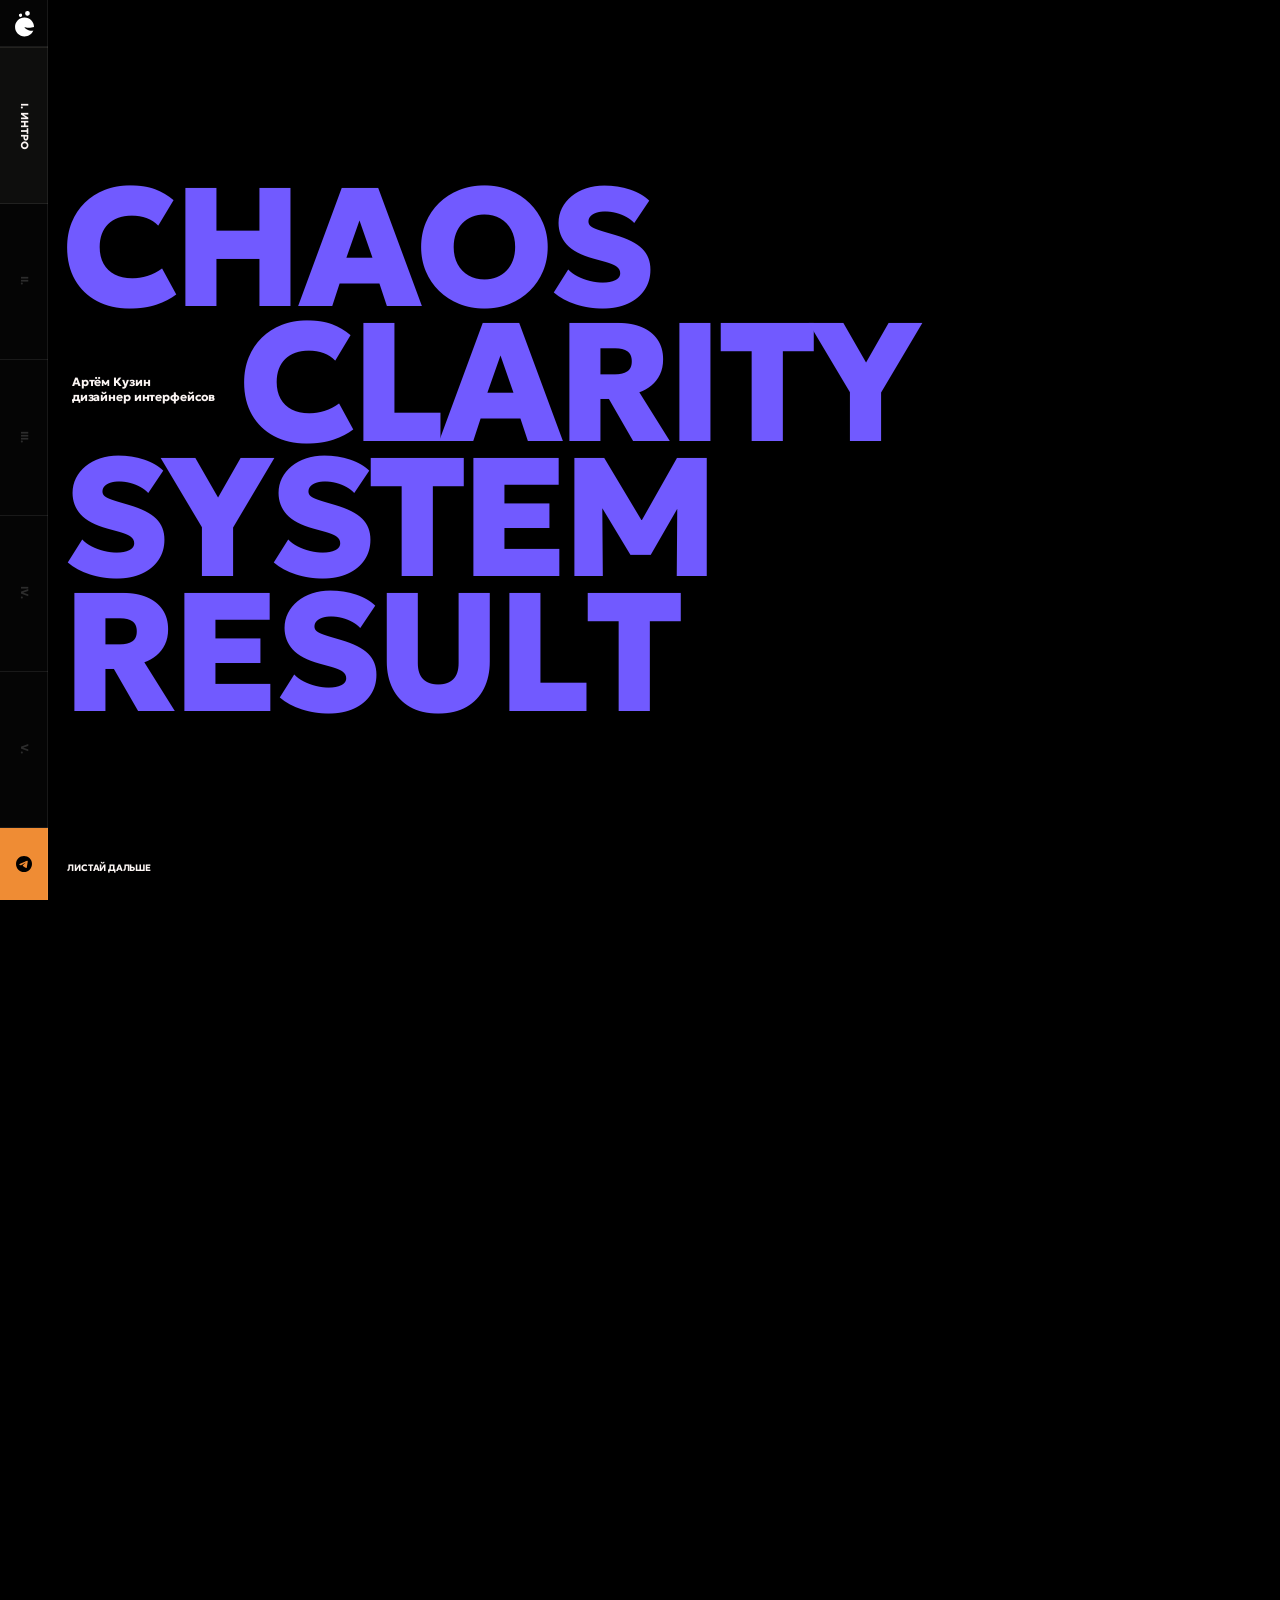
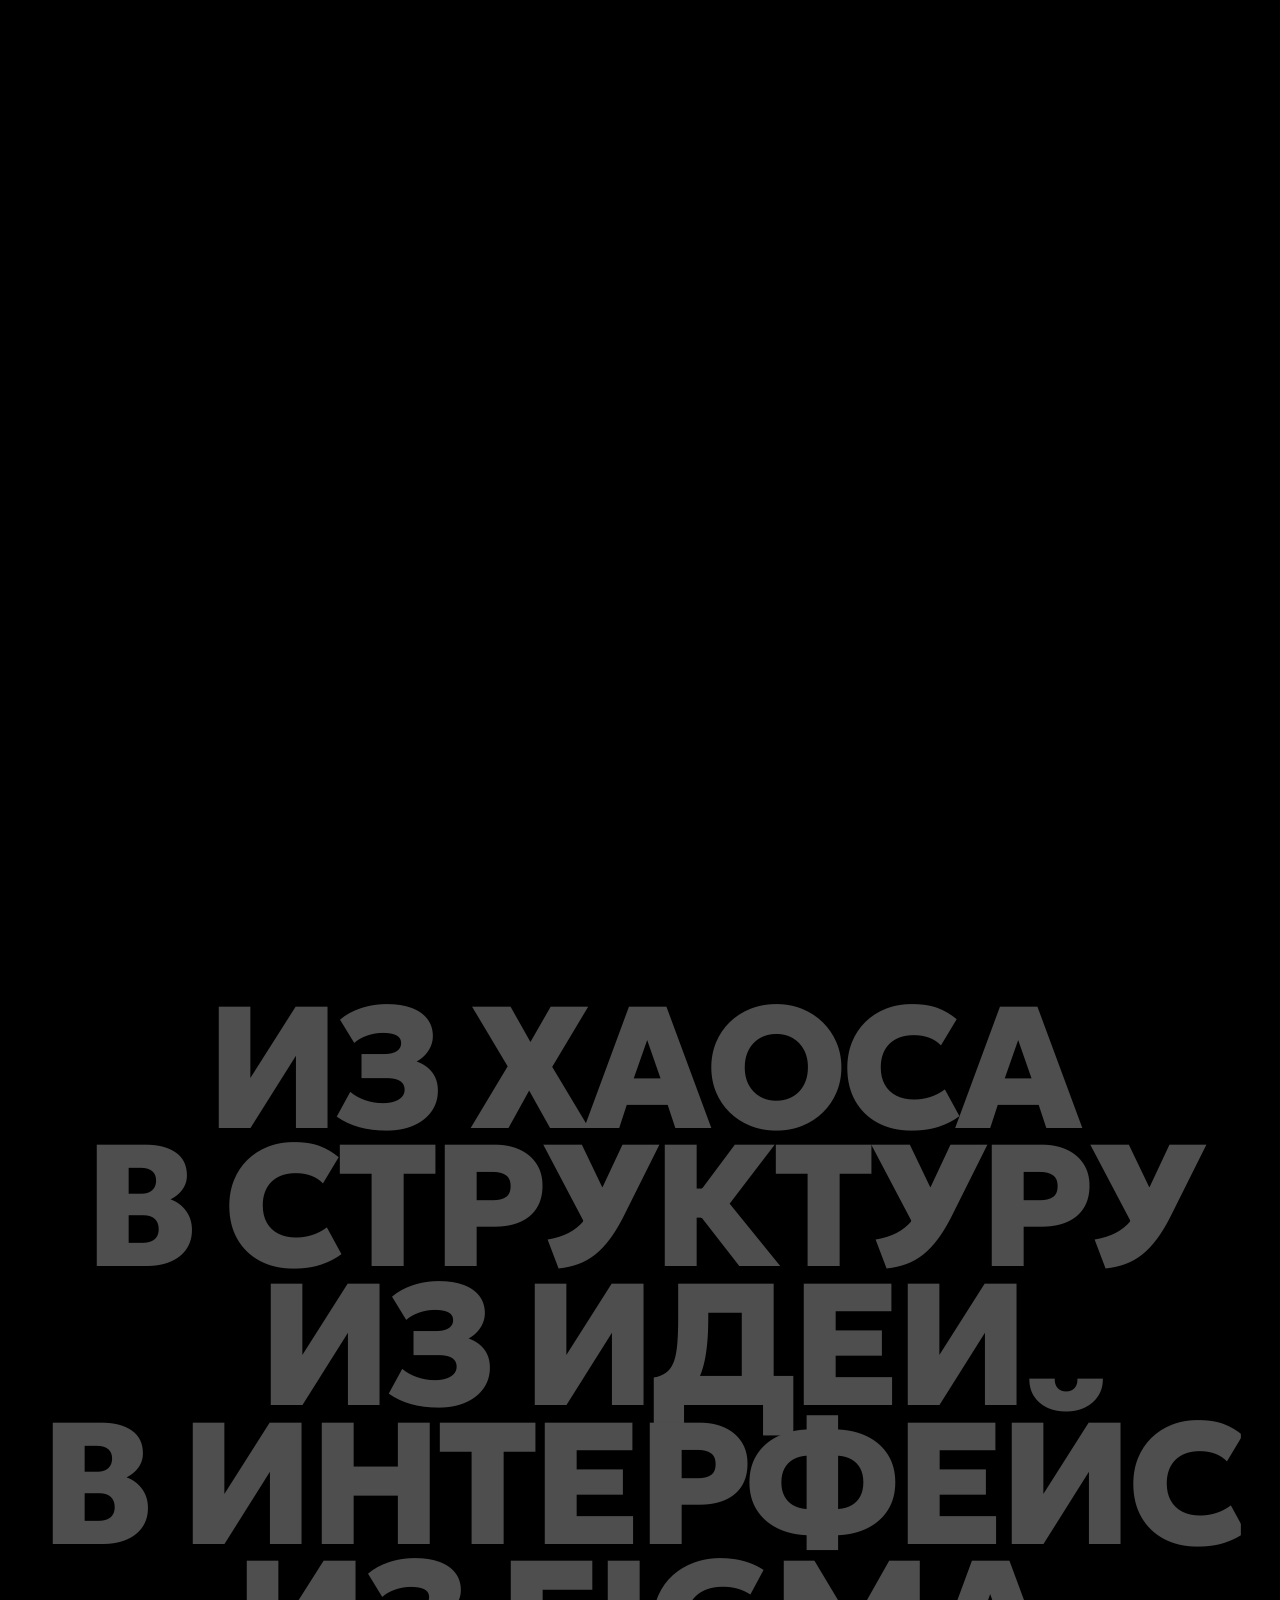
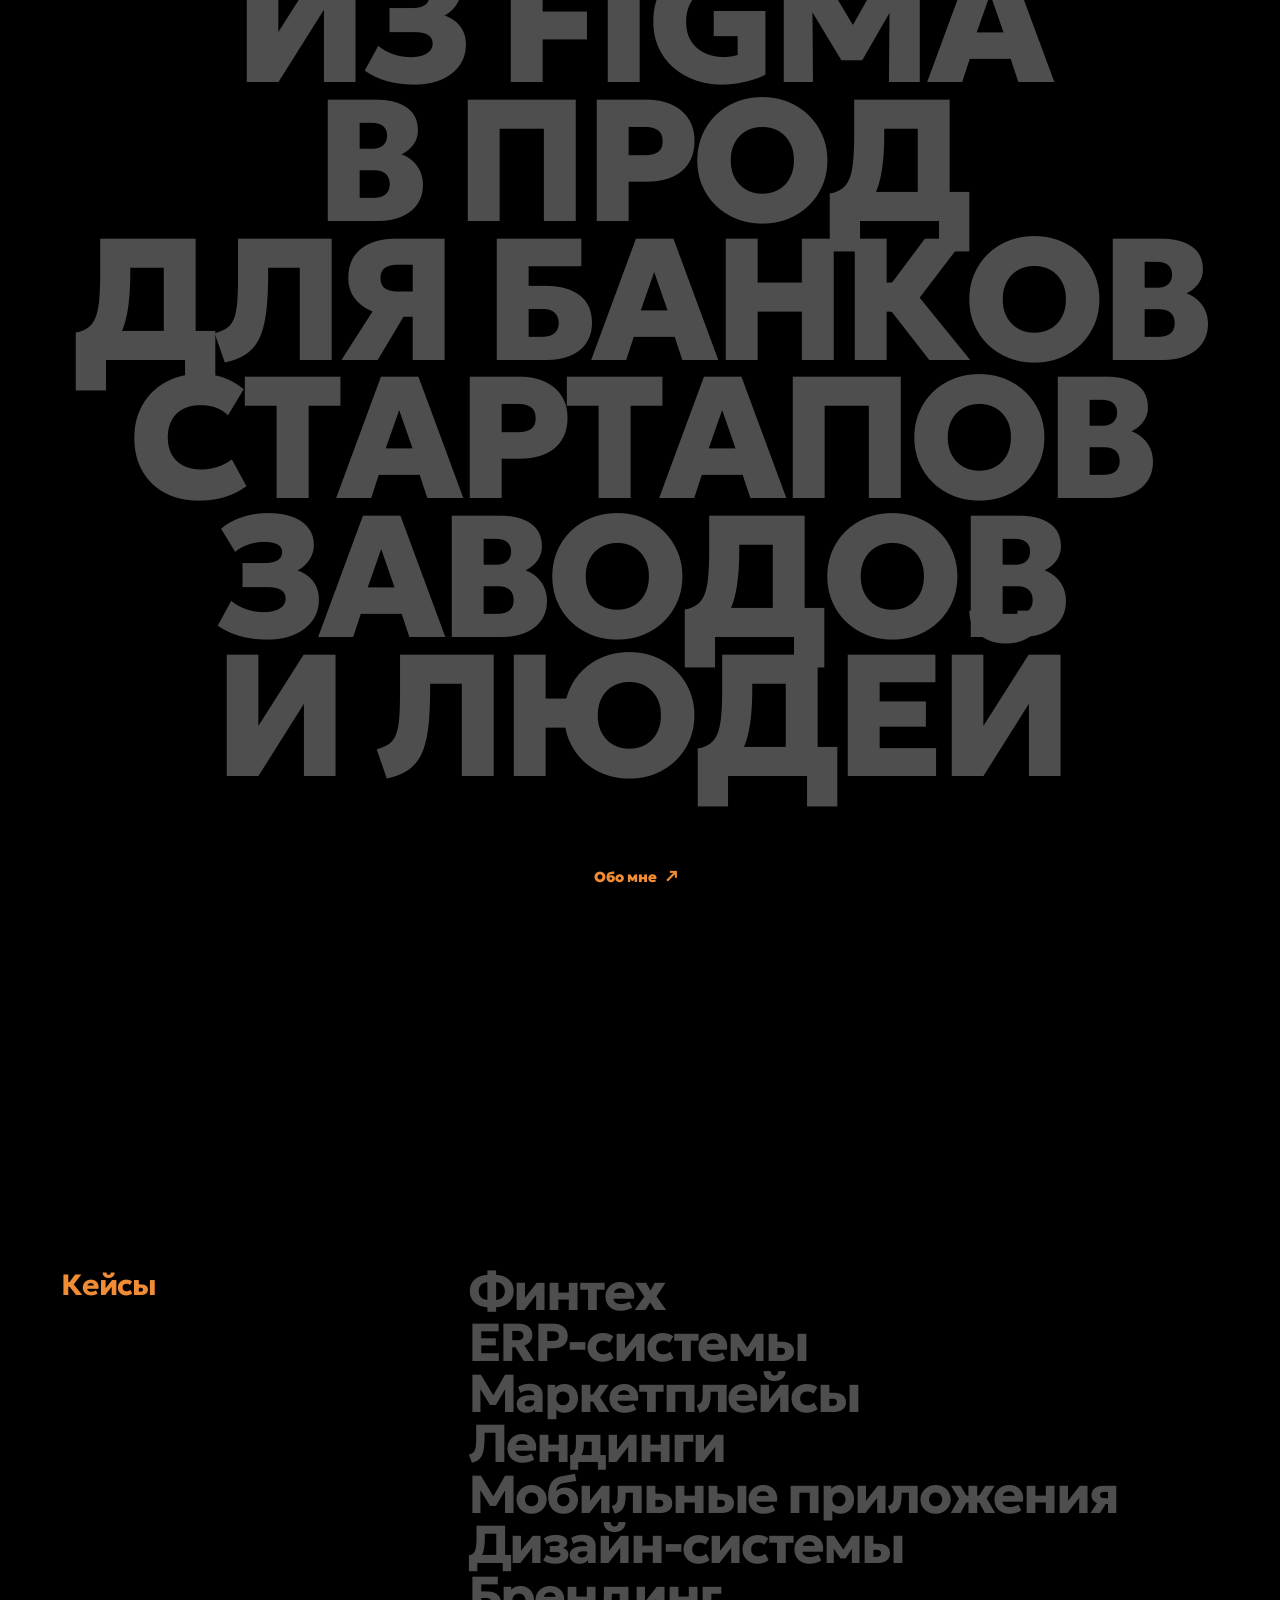
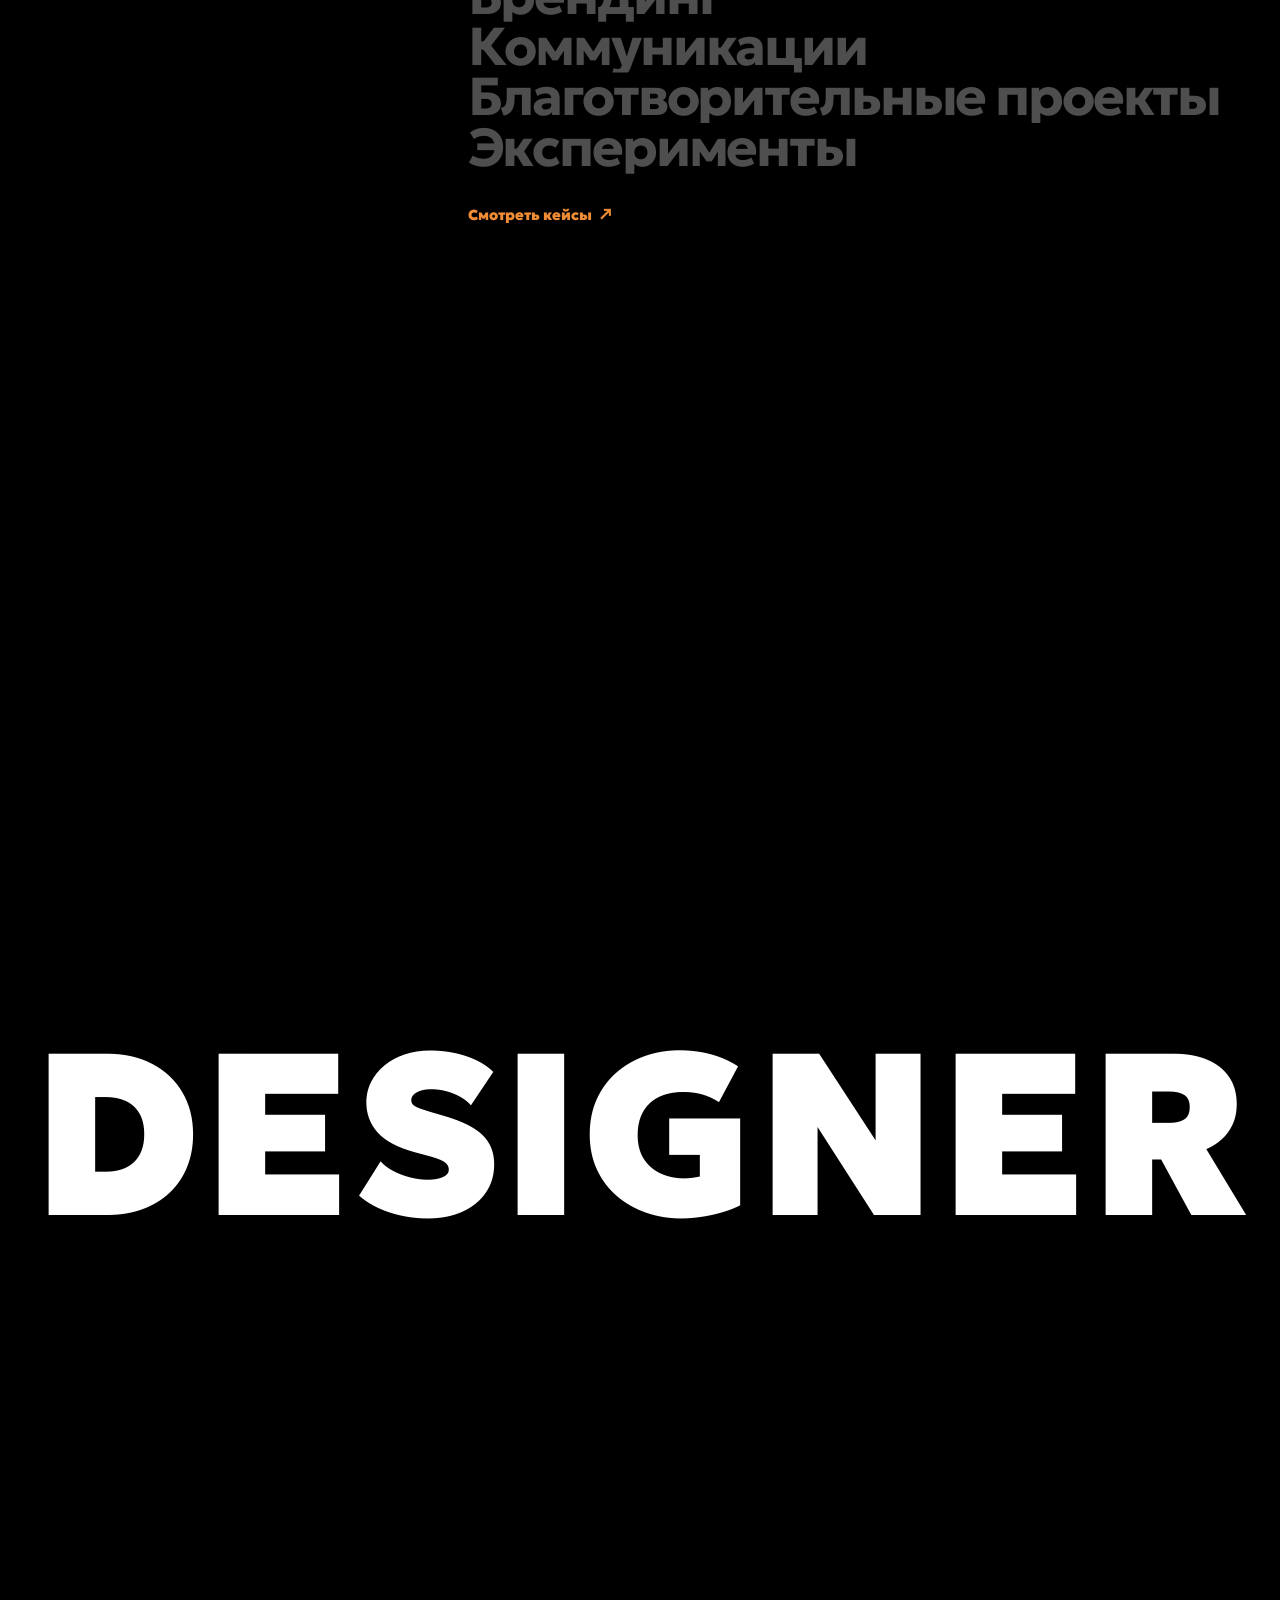
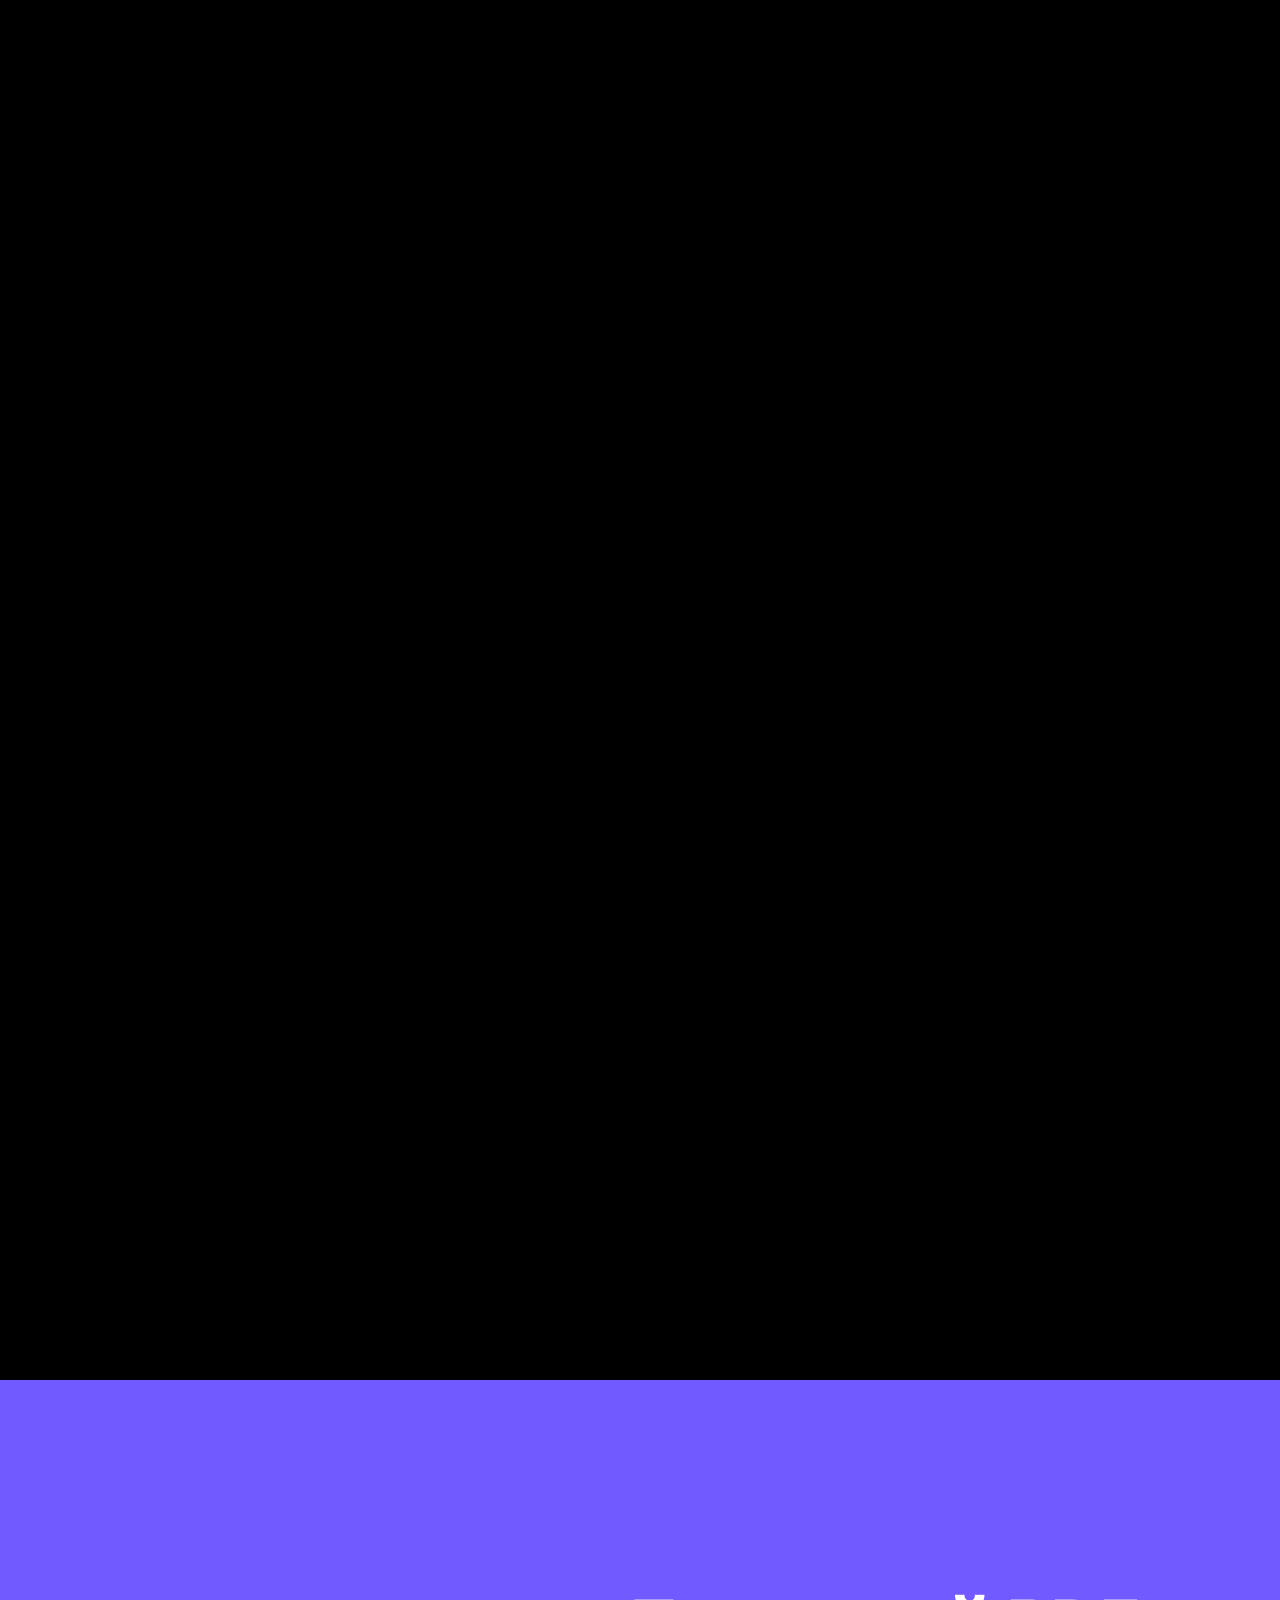
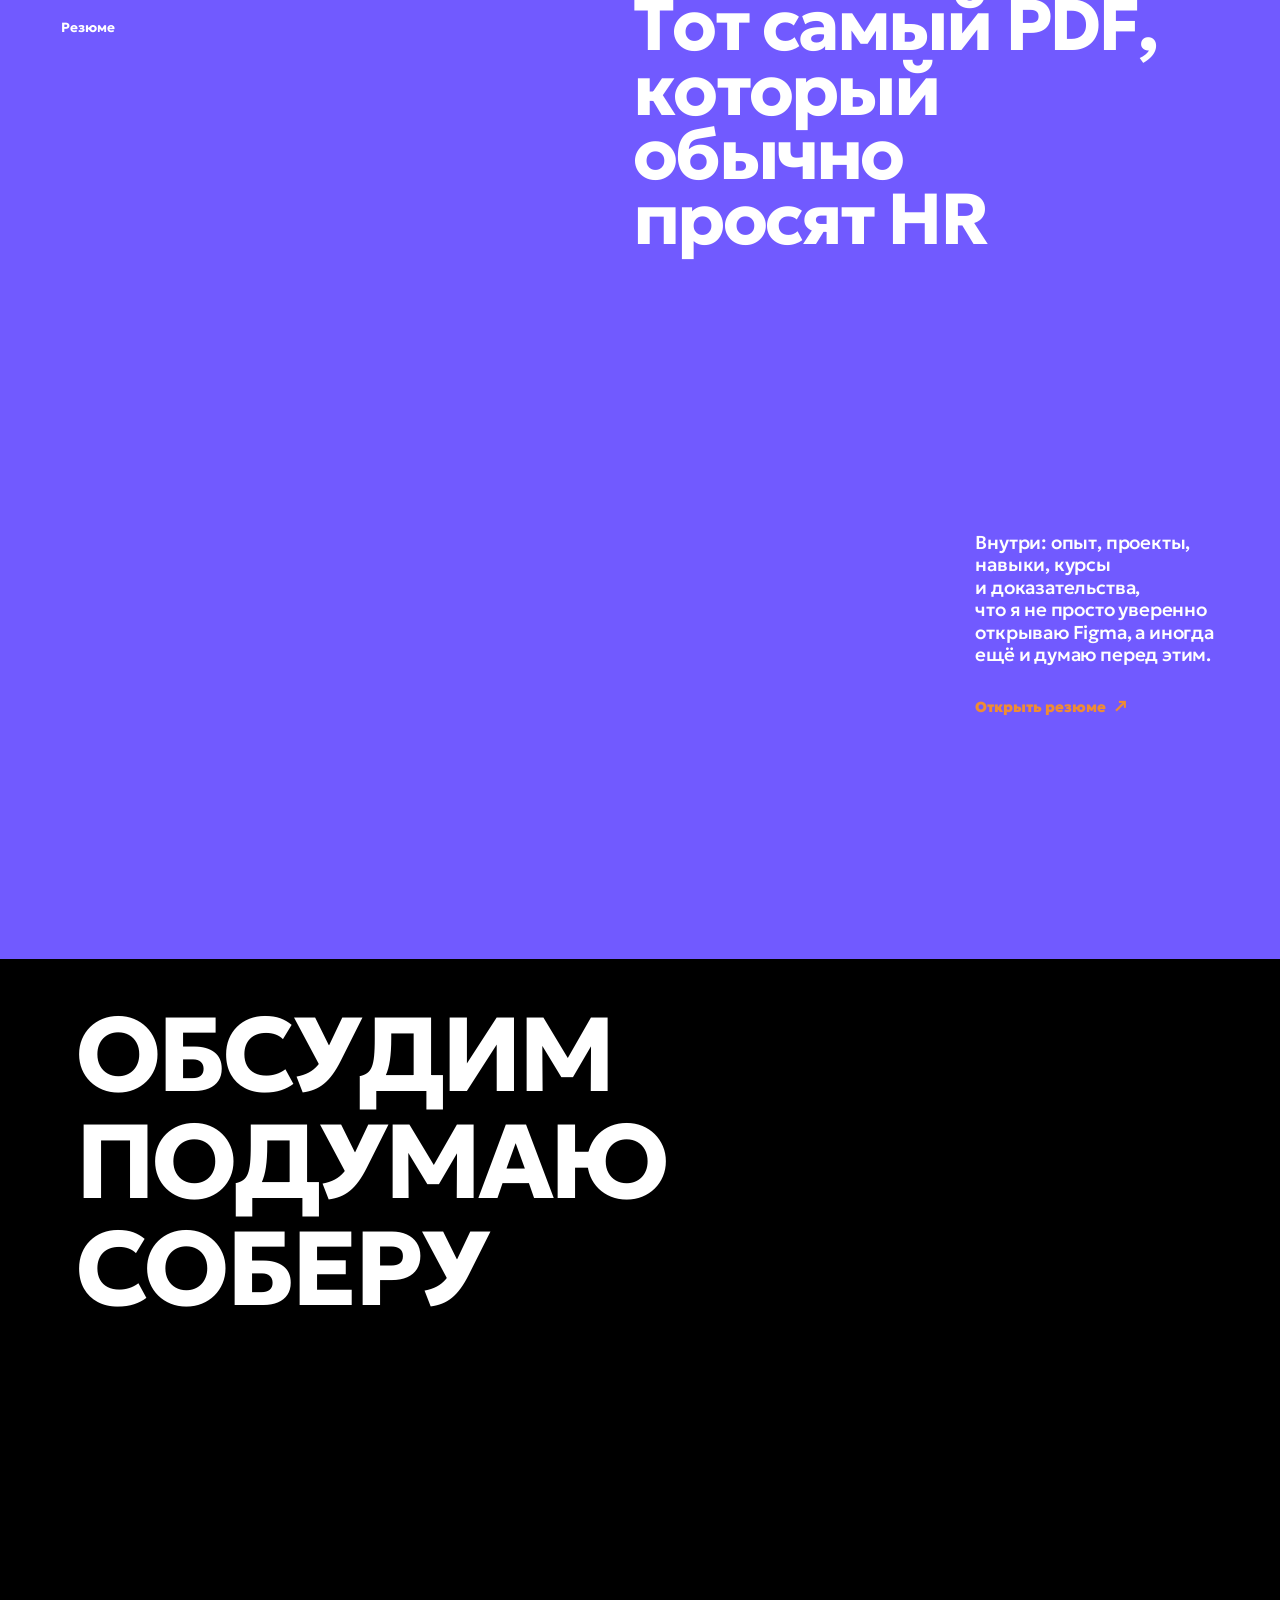
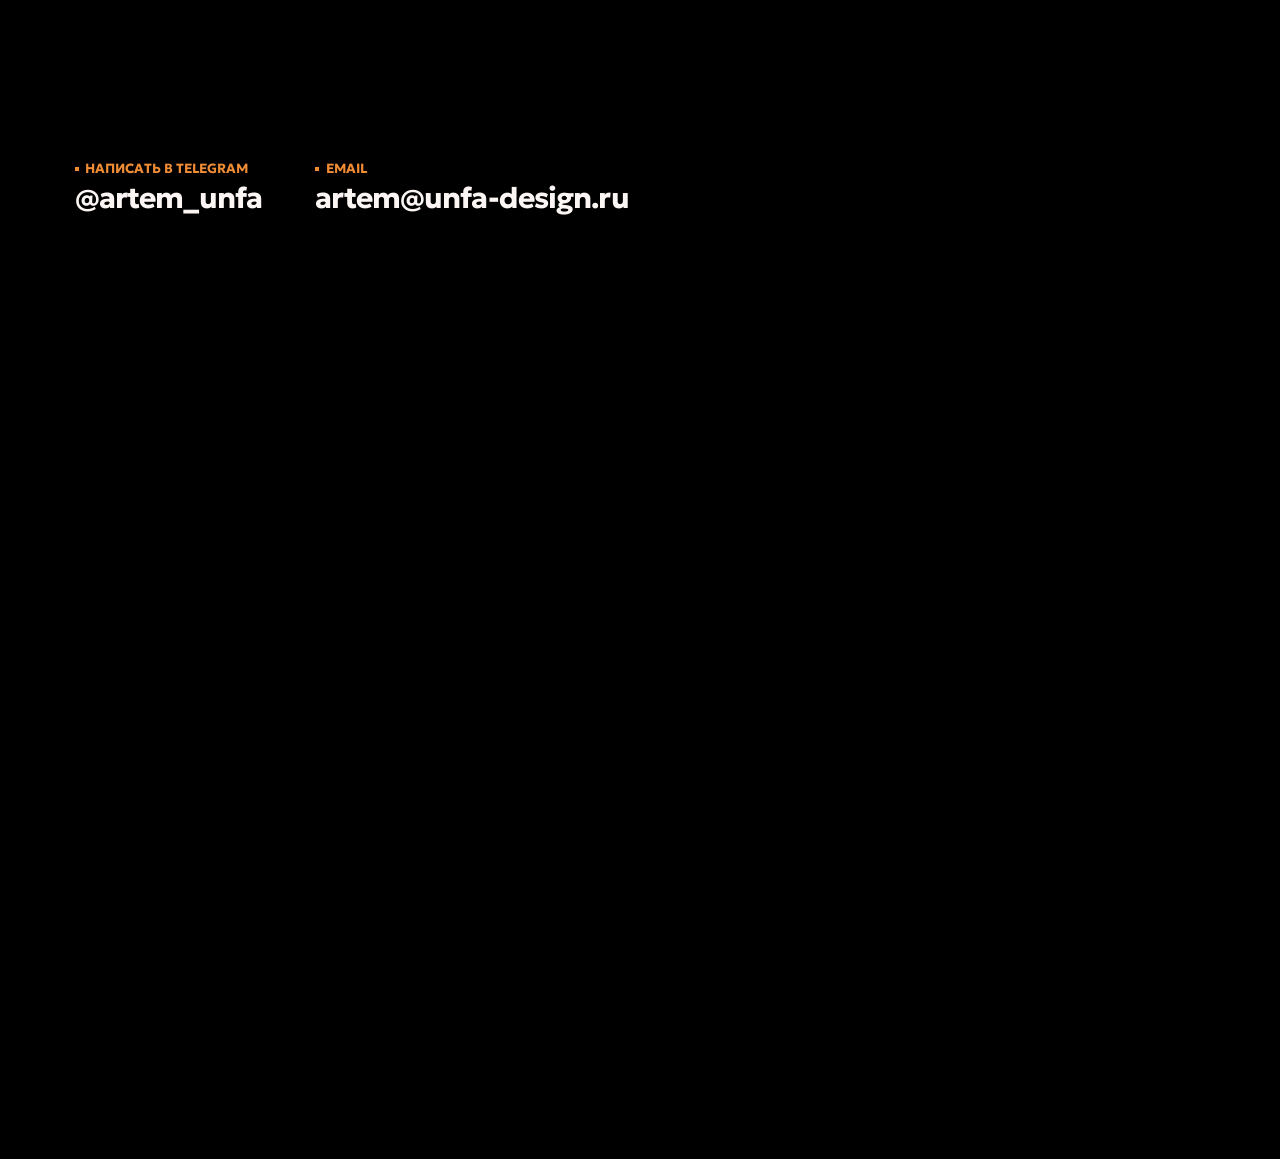
==== commit 69932d67: "Prevent scroll chaining outside embed" ====
--- a/artem-kuzin.html
+++ b/artem-kuzin.html
@@ -126,6 +126,7 @@
       html,
       body {
         overflow-x: clip !important;
+        overscroll-behavior: none !important;
         background: #000000 !important;
       }
 
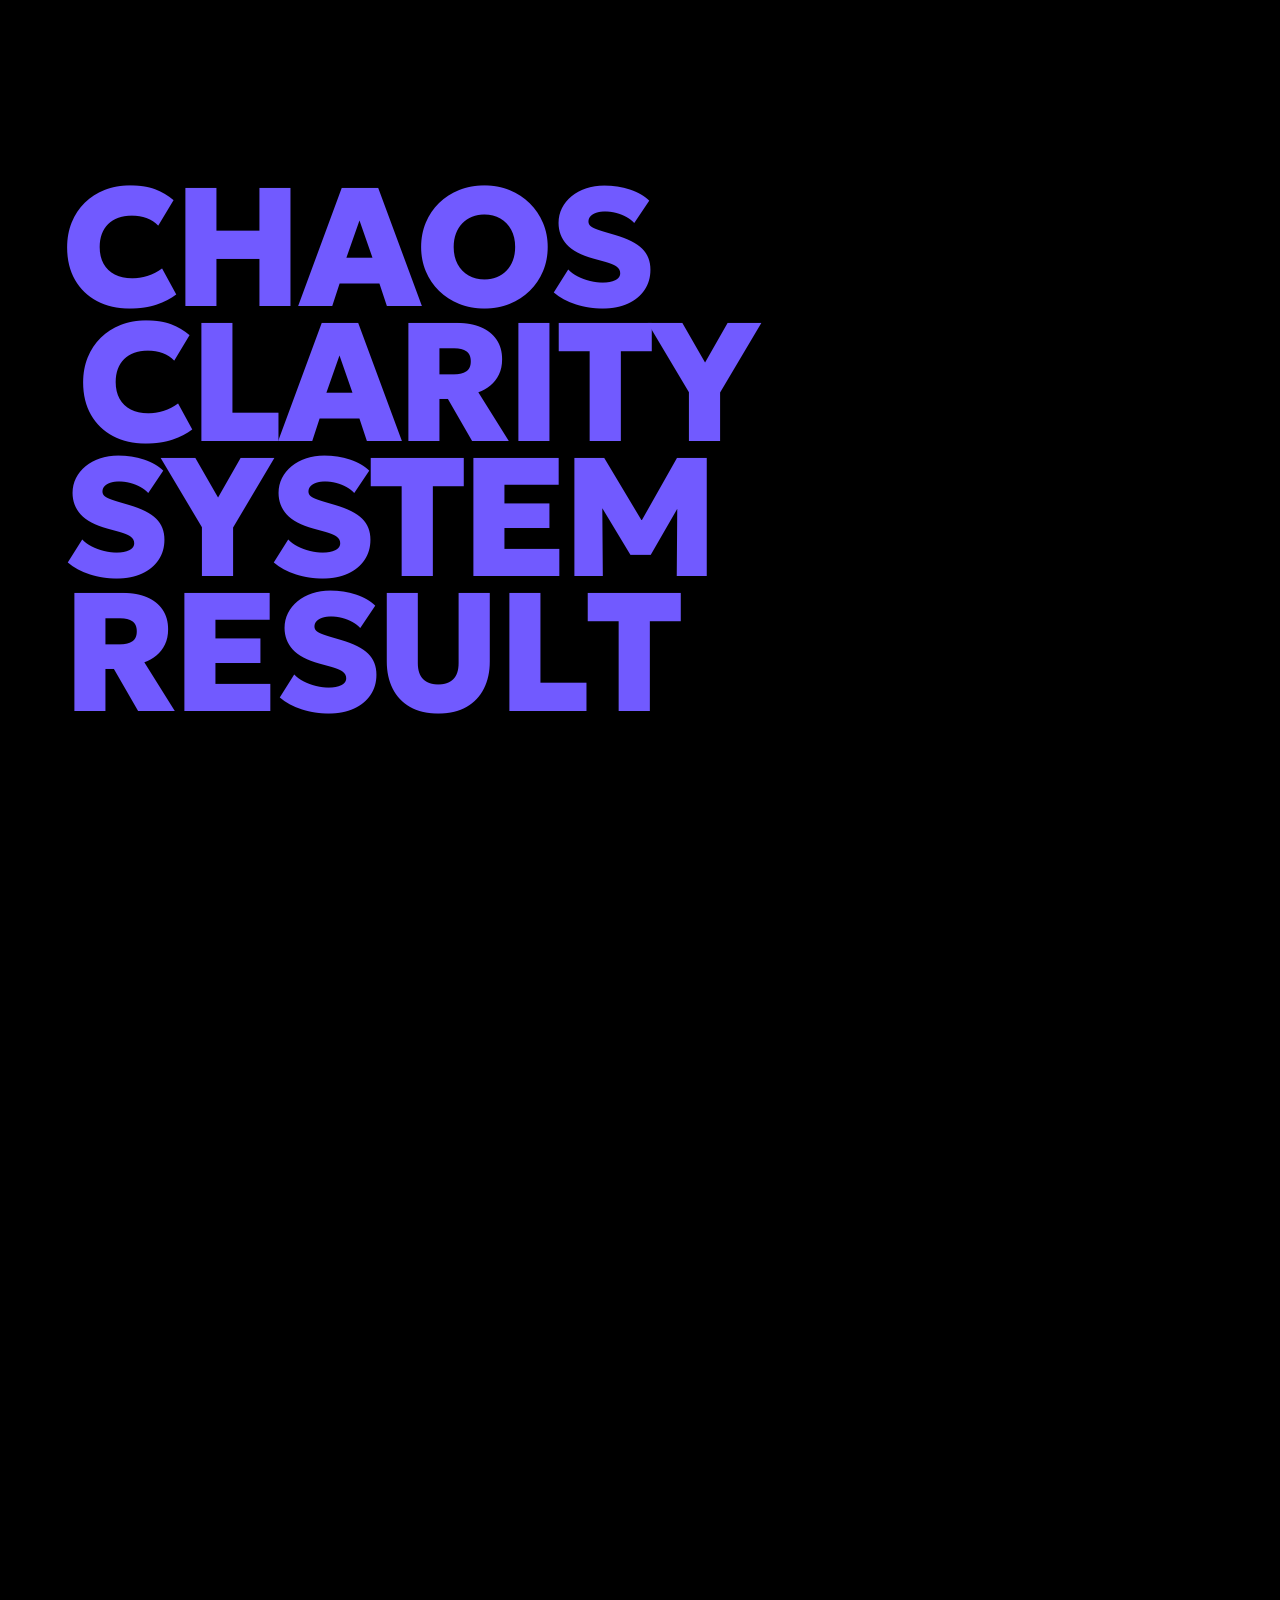
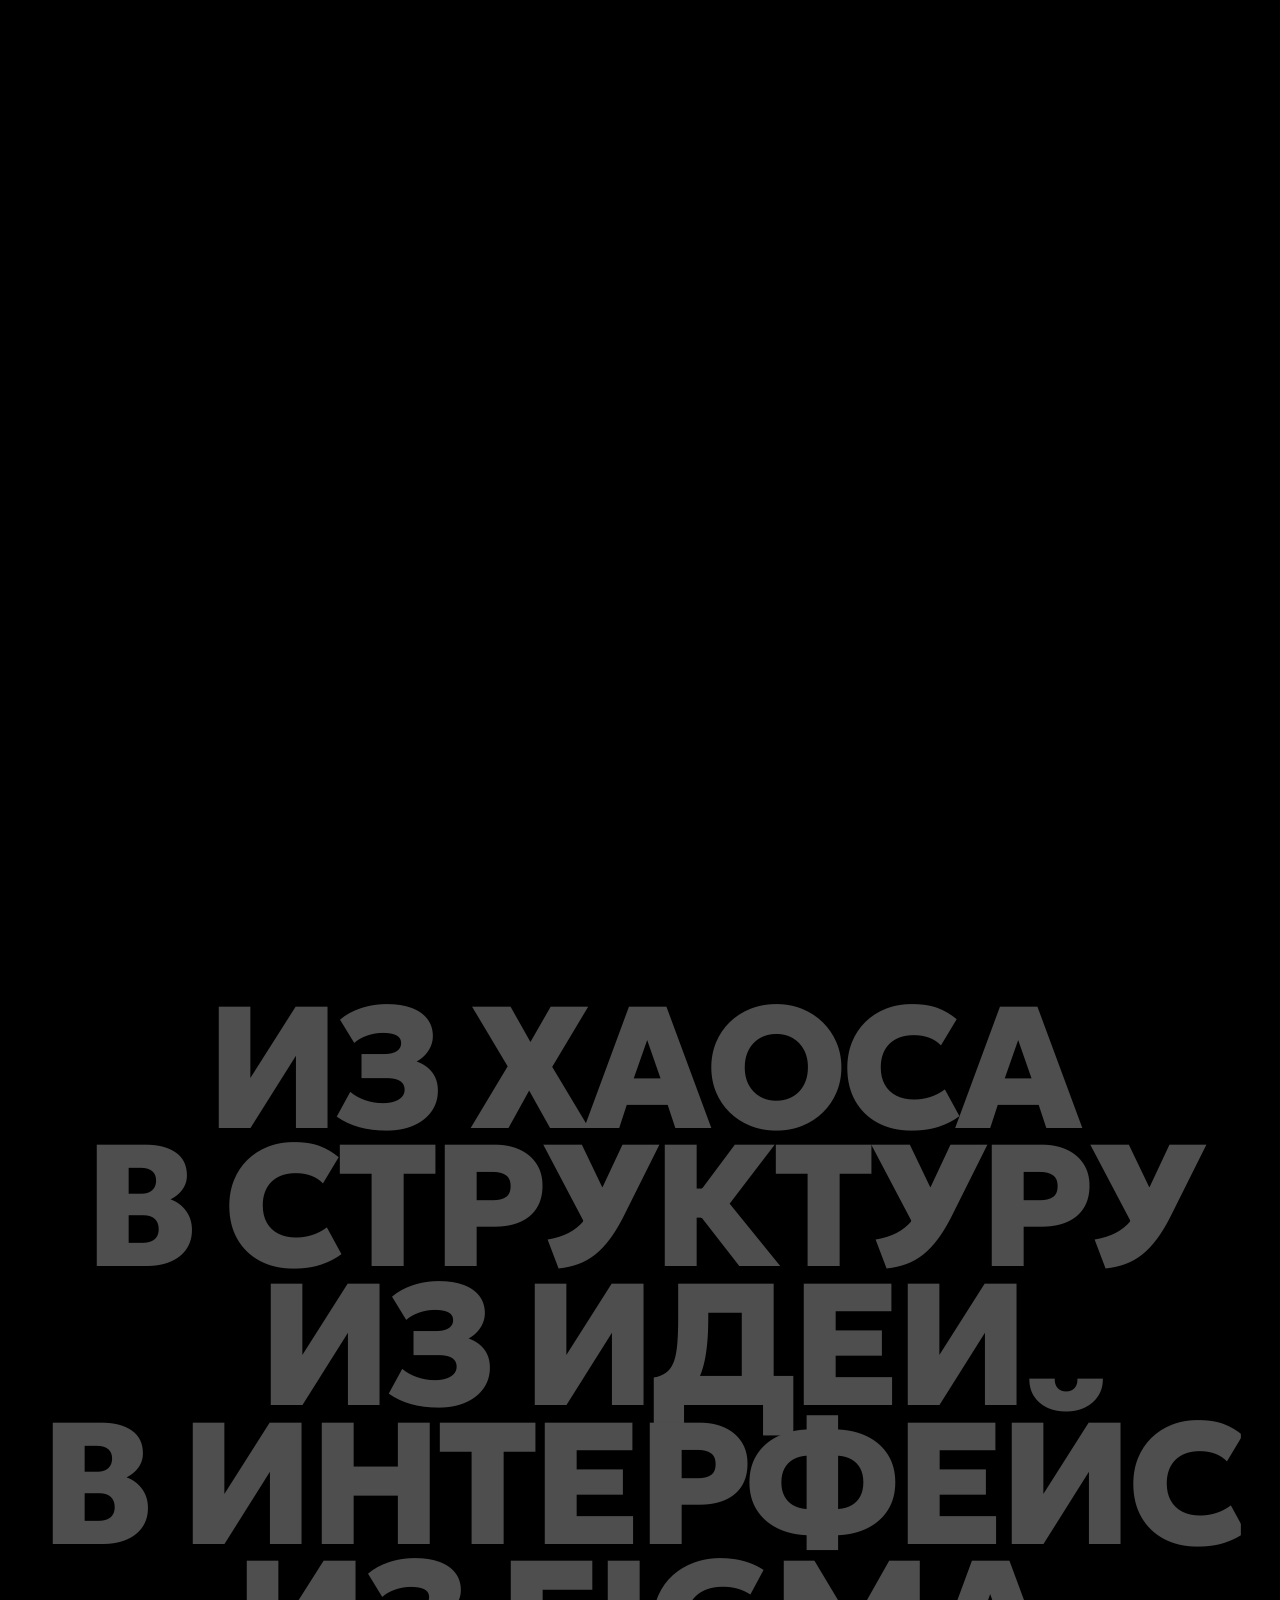
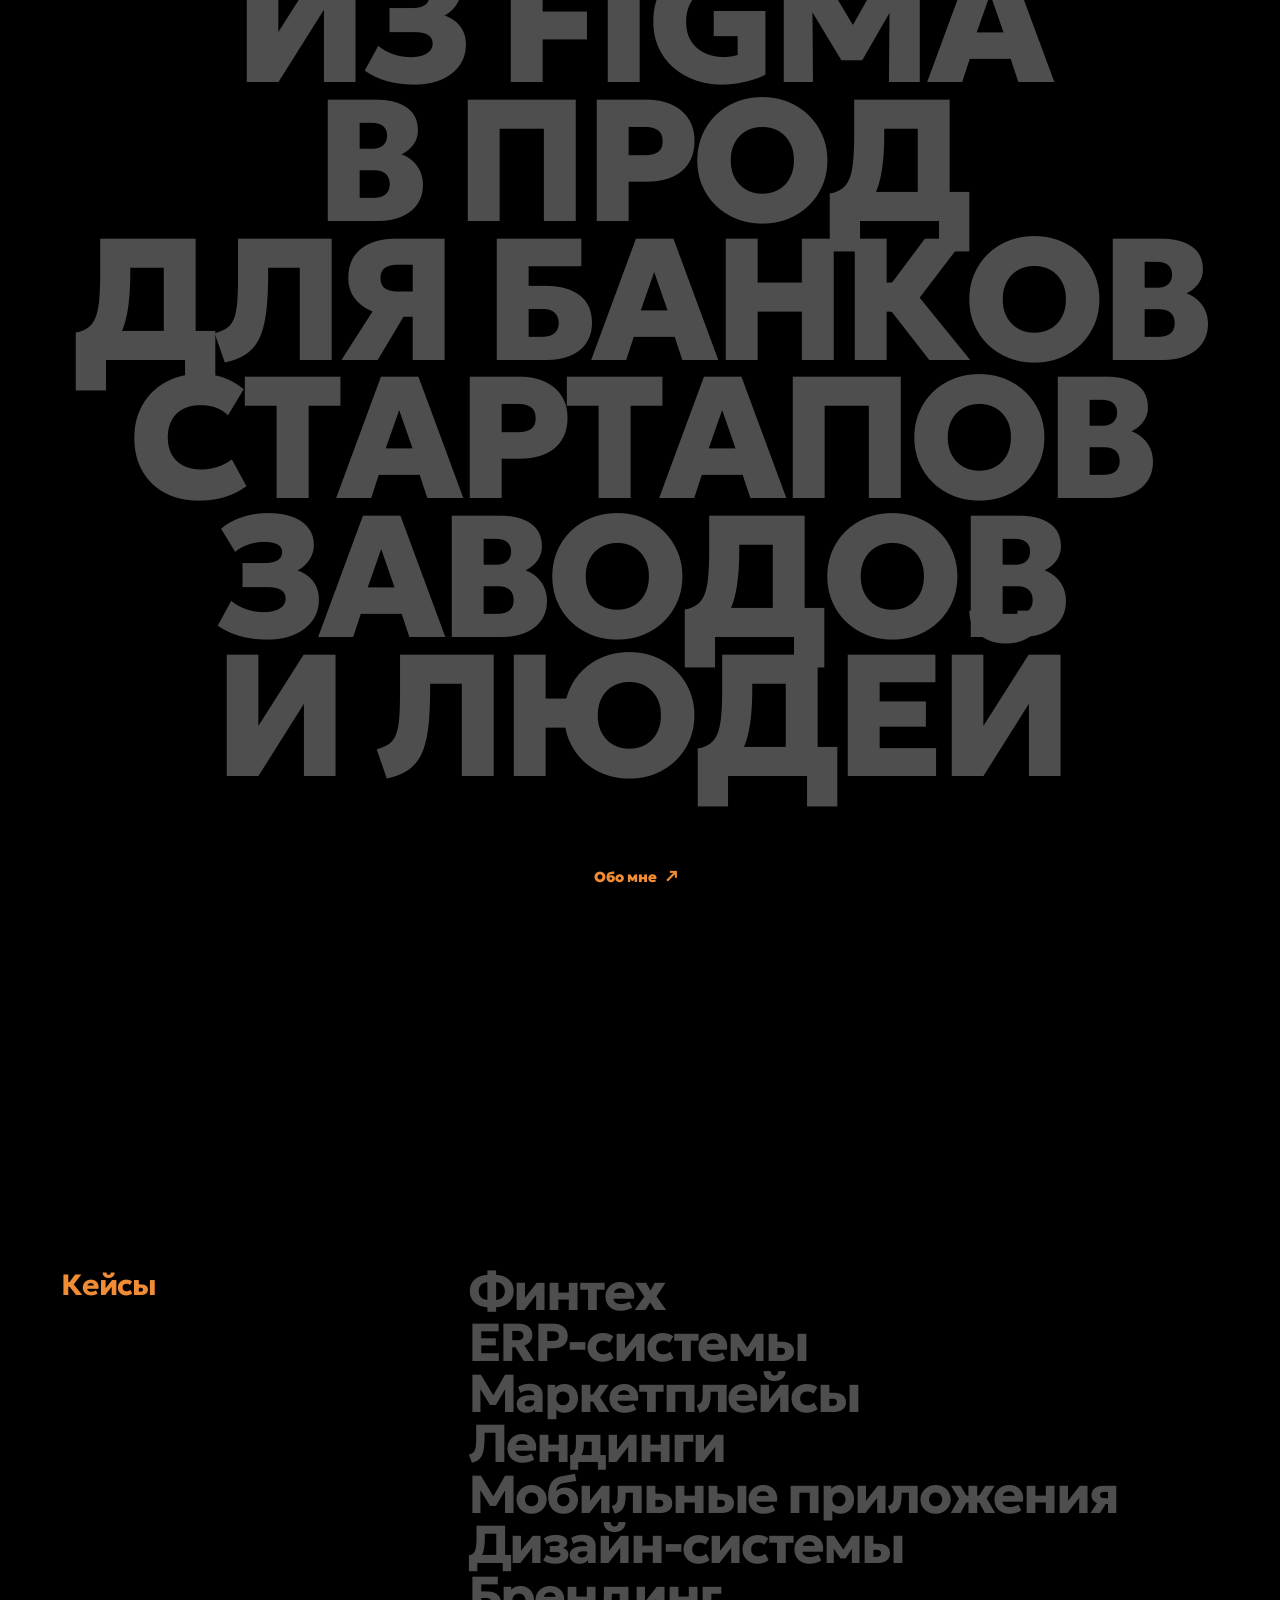
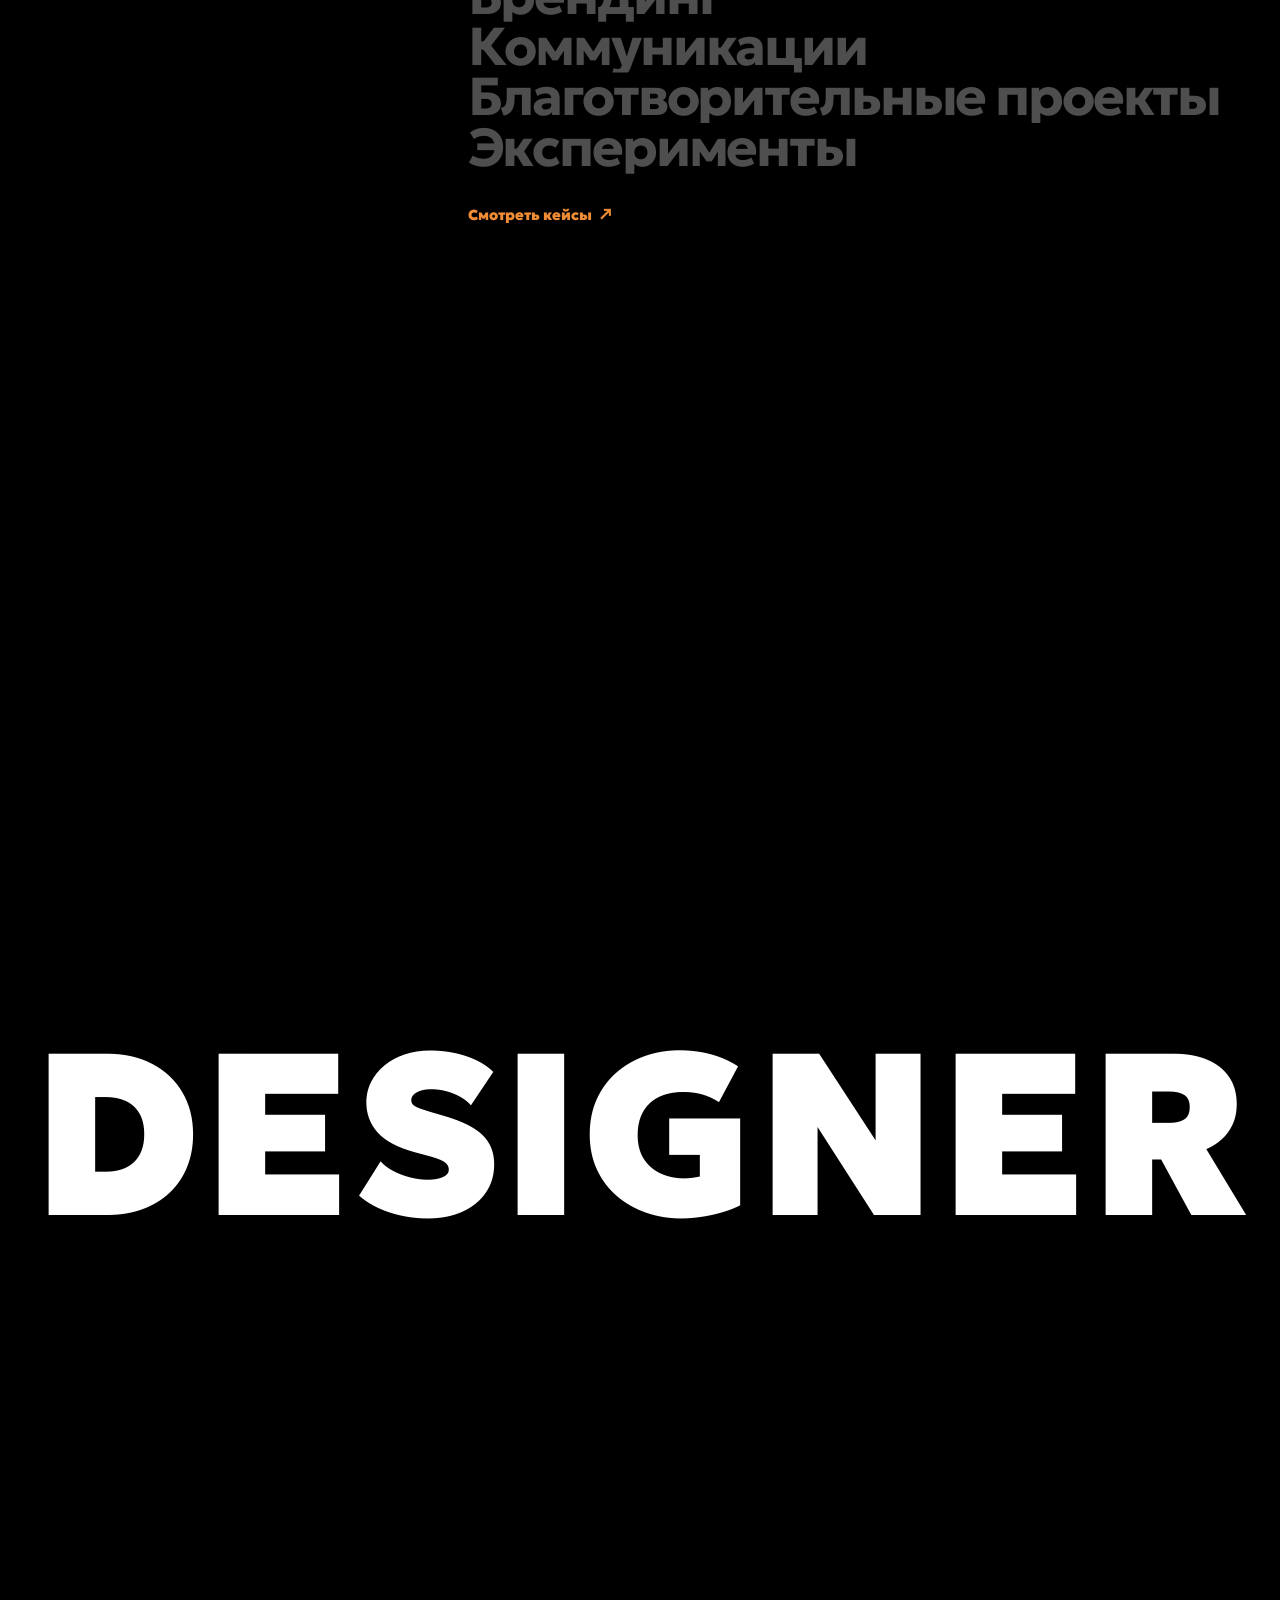
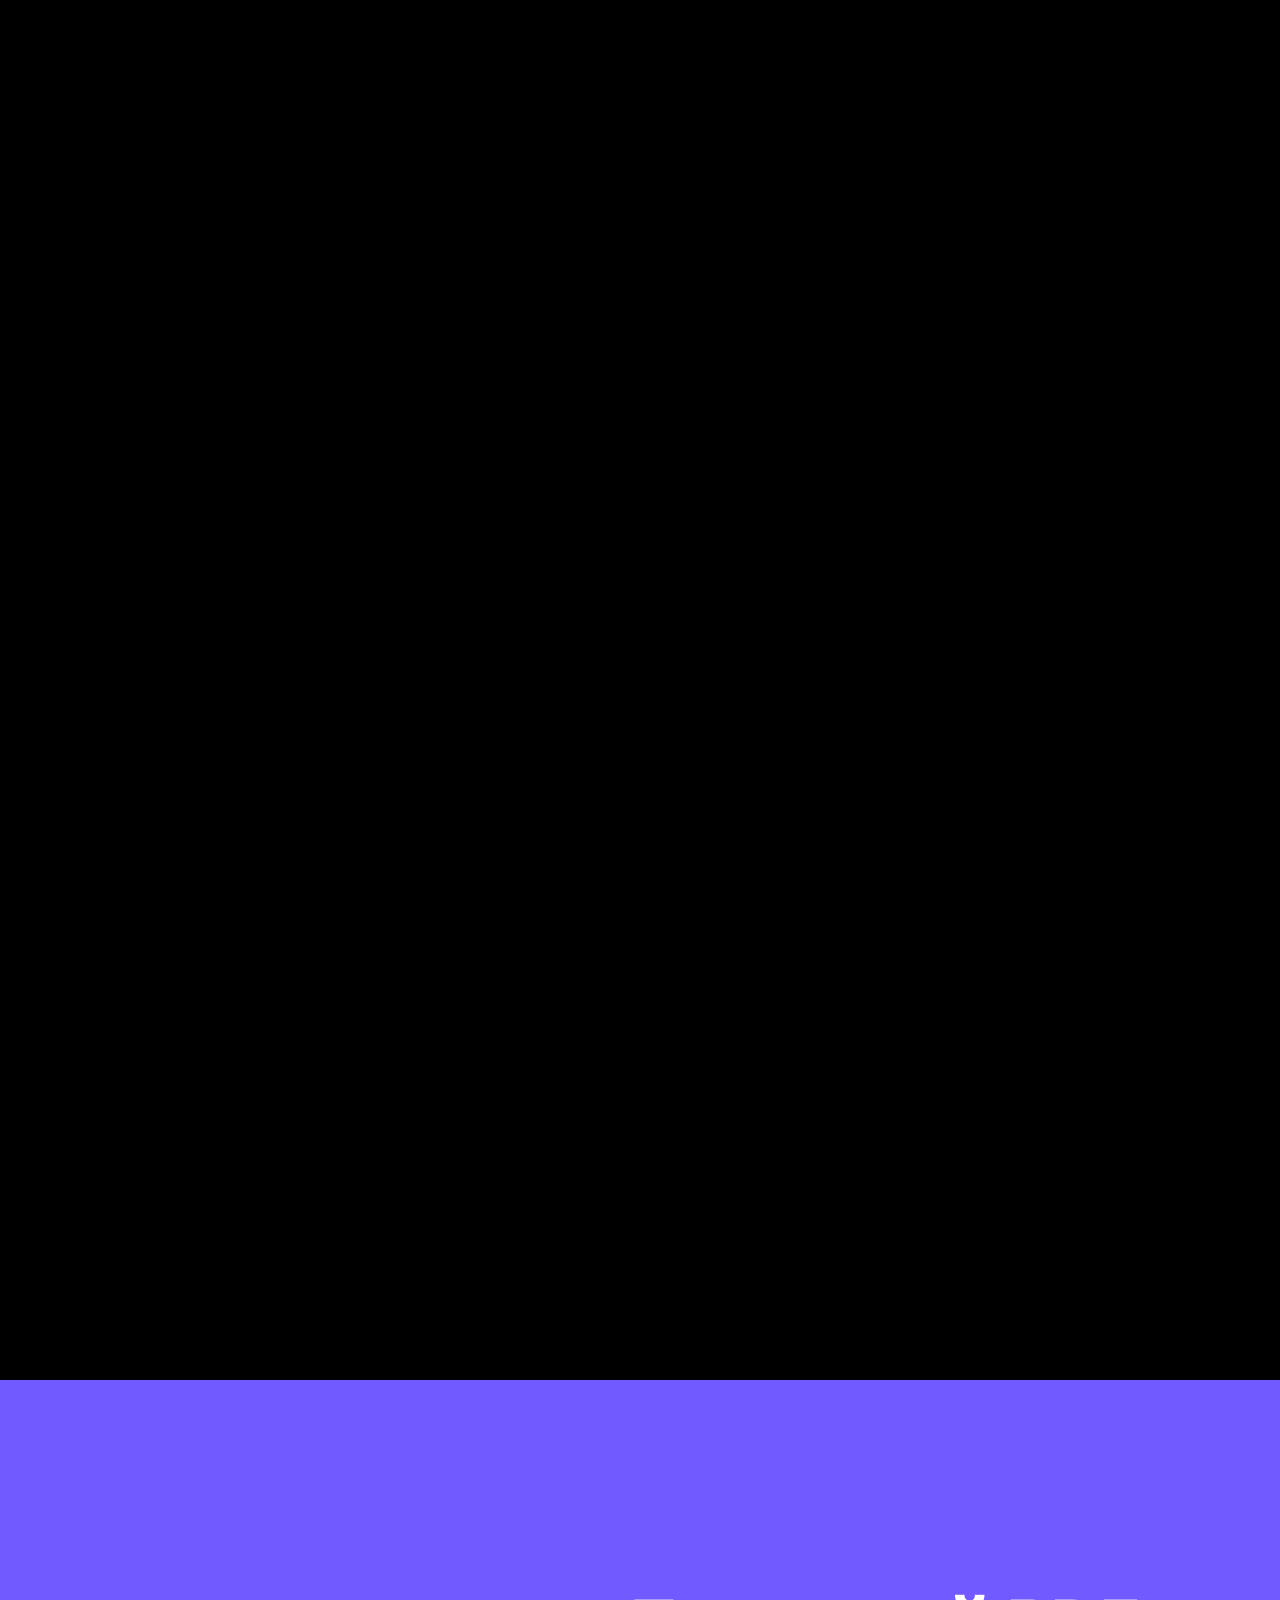
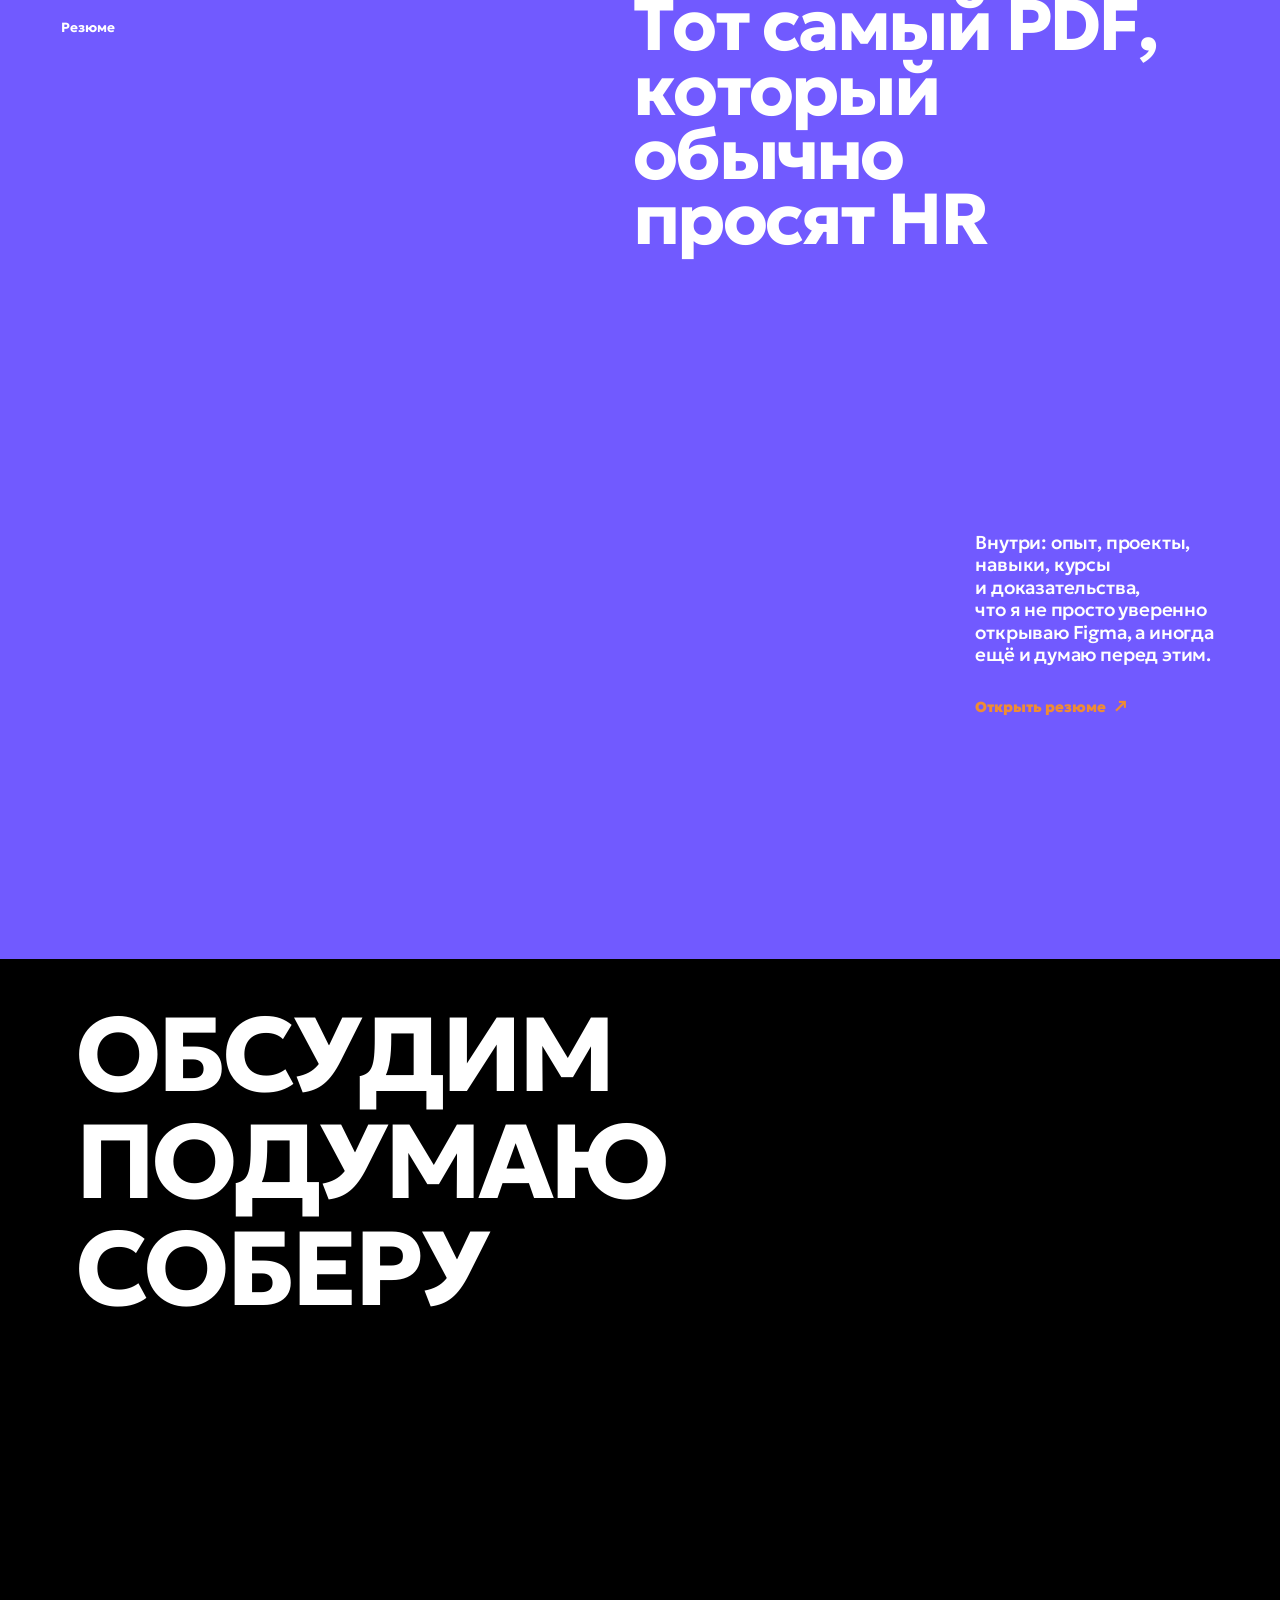
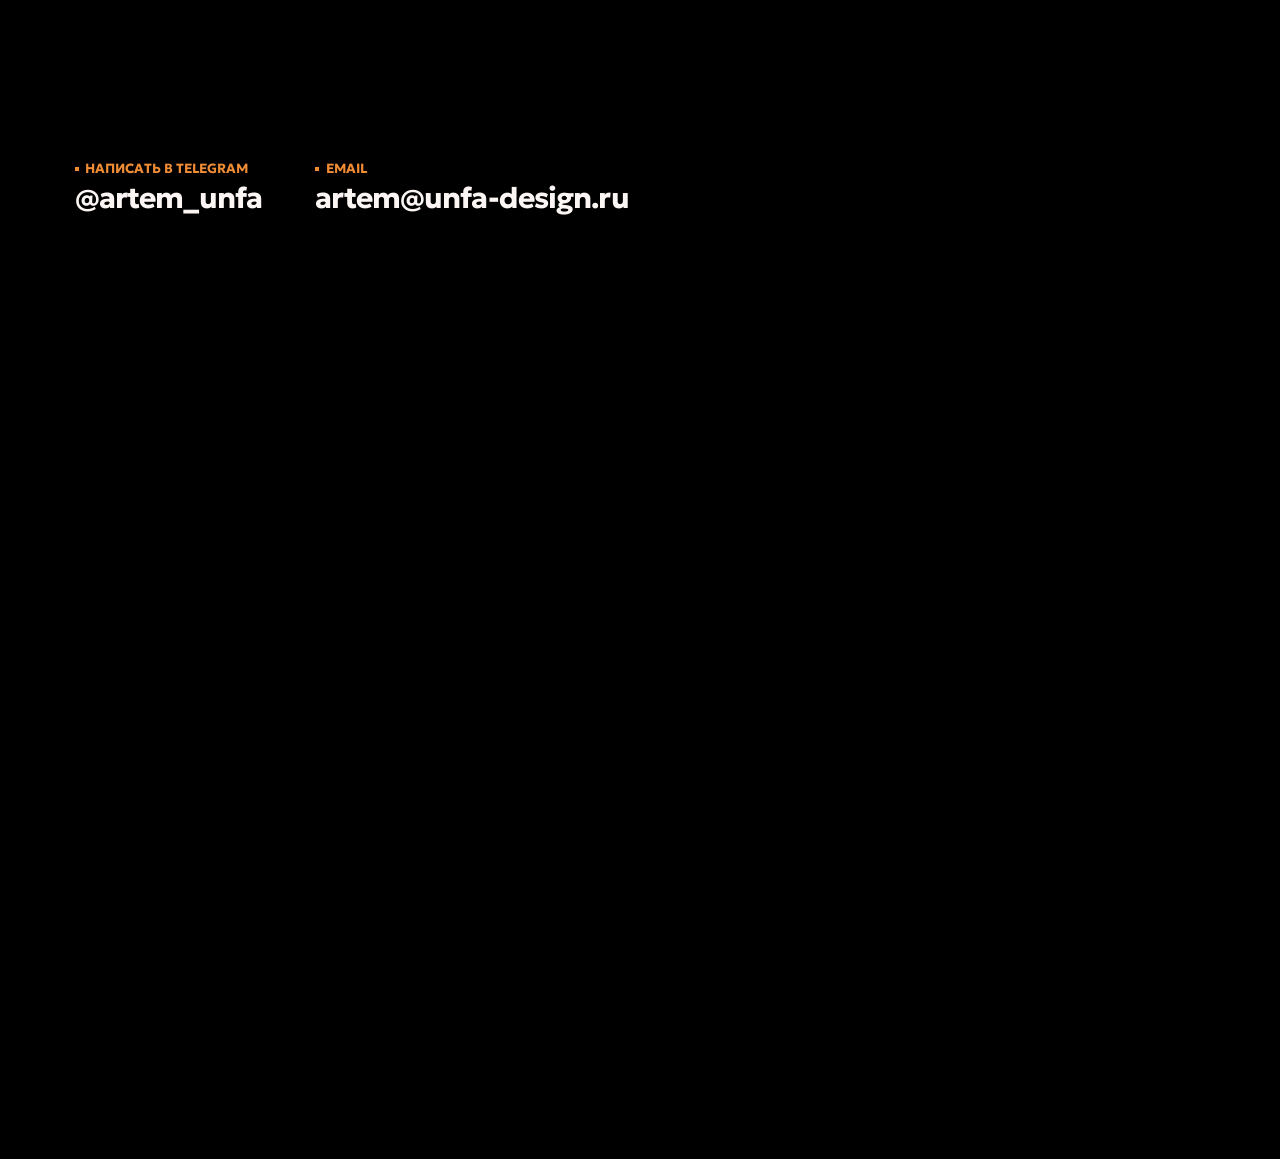
==== commit 752343ac: "Fix startup subtitle and defer heavy assets" ====
--- a/artem-kuzin.html
+++ b/artem-kuzin.html
@@ -11,11 +11,6 @@
     <link href="https://fonts.googleapis.com/css2?family=Caveat:wght@400..700&display=swap" rel="stylesheet">
     <link rel="preload" as="image" href="assets/logo12.svg" />
     <link rel="preload" as="image" href="assets/play-ic.svg?v=2" />
-    <link rel="preload" as="image" href="assets/cases/1.png" />
-    <link rel="preload" as="image" href="assets/cases/2.png" />
-    <link rel="preload" as="image" href="assets/cases/3.png" />
-    <link rel="preload" as="image" href="assets/cases/4.png" />
-    <link rel="preload" as="image" href="assets/cases/5.png" />
     <link rel="stylesheet" href="portfolio-assets/css/658bff1259063833.css" data-precedence="next" />
     <link rel="stylesheet" href="portfolio-assets/css/fd7fcadae4ca2756.css" data-precedence="next" />
     <link rel="stylesheet" href="portfolio-assets/css/73eaff7cf7596401.css" data-precedence="next" />
@@ -43,13 +38,6 @@
 
 
 
-    <link rel="preload" as="image" href="assets/cases/6.png" />
-    <link rel="preload" as="image" href="assets/cases/7.png" />
-    <link rel="preload" as="image" href="assets/cases/8.png" />
-    <link rel="preload" as="image" href="assets/cases/9.png" />
-    <link rel="preload" as="image" href="assets/cases/10.png" />
-    <link rel="preload" as="image" href="hero-bg.jpg" />
-    <link rel="preload" as="image" href="hero-bg.webp" />
     <title>
       Артём Кузин | дизайнер интерфейсов
     </title>
@@ -1023,17 +1011,18 @@
 
       body.local-loader-measuring .styles_heroSec_flex__sub__77caW,
       body.local-loader-active .styles_heroSec_flex__sub__77caW {
-        align-self: center !important;
+        align-self: flex-start !important;
         flex: 0 0 0 !important;
         width: 0 !important;
         max-width: 0 !important;
         opacity: 0 !important;
         overflow: hidden !important;
         transform: translate3d(-6.8rem, 0, 0);
-        transition: none !important;
+        transition: opacity 0.72s cubic-bezier(0.77, 0, 0.175, 1), transform 0.72s cubic-bezier(0.77, 0, 0.175, 1) !important;
       }
 
       body.local-loader-active.local-loader-subtitle-in .styles_heroSec_flex__sub__77caW {
+        align-self: flex-start !important;
         flex: 0 0 var(--loader-subtitle-slot, clamp(13.5rem, 15vw, 20rem)) !important;
         width: var(--loader-subtitle-slot, clamp(13.5rem, 15vw, 20rem)) !important;
         max-width: var(--loader-subtitle-slot, clamp(13.5rem, 15vw, 20rem)) !important;
@@ -4125,9 +4114,7 @@
           <span>Артём Кузин</span>
           <span>дизайнер интерфейсов</span>
         </p>
-        <div class="local-intro-loader__face">
-          <video src="portfolio-assets/videos/hero-scroll.mp4" muted="" playsinline="" preload="metadata"></video>
-        </div>
+        <div class="local-intro-loader__face"></div>
         <div class="local-intro-loader__wipe"></div>
       </div>
     </div>
@@ -4298,7 +4285,7 @@
                 <div class="styles_introduce_bot__media__pQTTH">
                   <div class="styles_introduce_bot__mediaVideo__AxSHF" id="flipContainerPutBack">
                     <div data-flip-id="flipVideo" class="styles_introduce_bot__mediaVideoContainer__Luahs animatedBack">
-                      <video src="assets/showreel.mp4" poster="assets/cover.png" class="styles_introduce_bot__mediaVideoEl__a4V_8" muted="" playsinline="">
+                      <video src="assets/showreel.mp4" poster="assets/cover.png" class="styles_introduce_bot__mediaVideoEl__a4V_8" muted="" playsinline="" preload="none">
                       </video>
                     </div>
                   </div>
@@ -4712,7 +4699,7 @@
             </div>
             <div class="styles_overviewSection_image__Z7qDM">
               <div class="style_cm__WwGpD style_cover__4H631 ">
-                <video autoplay loop muted playsinline class=" undefined style_cm_origin__lxP9F" style="position:absolute;height:100%;width:100%;left:0;top:0;right:0;bottom:0;object-fit:cover;">
+                <video loop muted playsinline preload="none" data-local-lazy-video class=" undefined style_cm_origin__lxP9F" style="position:absolute;height:100%;width:100%;left:0;top:0;right:0;bottom:0;object-fit:cover;">
                   <source src="assets/resume.mp4" type="video/mp4" />
                 </video>
               </div>
@@ -4744,7 +4731,7 @@
         </section>
         <section class="styles_letConnectSec__uxyJN" data-scroll-to="vertical" id="section-get-in-touch" data-active="section-get-in-touch" data-active-direction="vertical" data-menu-theme="almost-black" data-theme="almost-black">
           <div class="styles_letConnectSec_bg__FYybM" style="position:absolute;inset:0;width:100%;height:100%;z-index:0">
-            <video autoplay loop muted playsinline style="position:absolute;inset:0;width:100%;height:100%;object-fit:cover;">
+            <video loop muted playsinline preload="none" data-local-lazy-video style="position:absolute;inset:0;width:100%;height:100%;object-fit:cover;">
               <source src="assets/end.mp4" type="video/mp4" />
             </video>
           </div>
@@ -4878,7 +4865,7 @@
       <div class="styles_menu__9VCB2">
         <div class="styles_menuVideo__hgSQ4">
           <div class="styles_videoP__cAyUF">
-            <video src="assets/showreel.mp4" muted="" playsinline="" loop="" class="">
+            <video src="assets/showreel.mp4" muted="" playsinline="" loop="" preload="none" class="">
             </video>
           </div>
         </div>
@@ -4940,7 +4927,7 @@
             <span class="styles_videoFlip_closeLine__qYx9e styles_two__BaSZJ"></span>
           </div>
           <div data-flip-id="flipVideo" class="hidden animatedElement styles_videoFlip_containerEl__9jtf1">
-            <video class="styles_videoFlip_containerEl__9jtf1" src="assets/showreel.mp4" poster="assets/cover.png" playsinline="" autoplay="" loop="" controls="" muted="">
+            <video class="styles_videoFlip_containerEl__9jtf1" src="assets/showreel.mp4" poster="assets/cover.png" playsinline="" loop="" controls="" muted="" preload="none">
             </video>
           </div>
         </div>
@@ -5901,6 +5888,33 @@
         media.volume = 0;
         media.defaultMuted = true;
       });
+
+      (() => {
+        const lazyVideos = Array.from(document.querySelectorAll('video[data-local-lazy-video]'));
+        if (!lazyVideos.length) return;
+
+        const activateVideo = video => {
+          if (video.dataset.localVideoReady === 'true') return;
+          video.dataset.localVideoReady = 'true';
+          video.preload = 'metadata';
+          video.load();
+          video.play().catch(() => {});
+        };
+
+        if ('IntersectionObserver' in window) {
+          const observer = new IntersectionObserver(entries => {
+            entries.forEach(entry => {
+              if (!entry.isIntersecting) return;
+              activateVideo(entry.target);
+              observer.unobserve(entry.target);
+            });
+          }, { rootMargin: '720px 0px' });
+
+          lazyVideos.forEach(video => observer.observe(video));
+        } else {
+          window.setTimeout(() => lazyVideos.forEach(activateVideo), 3600);
+        }
+      })();
     </script>
     <script>
       (function() {
@@ -5945,11 +5959,23 @@
           'assets/cases/10.png'
         ];
 
-        // Pre-load images
-        trailImages.forEach(src => {
-          const img = new Image();
-          img.src = src;
-        });
+        const preloadTrailImages = () => {
+          trailImages.forEach(src => {
+            const img = new Image();
+            img.decoding = 'async';
+            img.src = src;
+          });
+        };
+
+        const scheduleTrailPreload = () => {
+          if ('requestIdleCallback' in window) {
+            window.requestIdleCallback(preloadTrailImages, { timeout: 3000 });
+          } else {
+            window.setTimeout(preloadTrailImages, 1200);
+          }
+        };
+
+        window.setTimeout(scheduleTrailPreload, document.body.classList.contains('local-loader-active') ? 7200 : 0);
 
         // Create container
         const container = document.createElement('div');
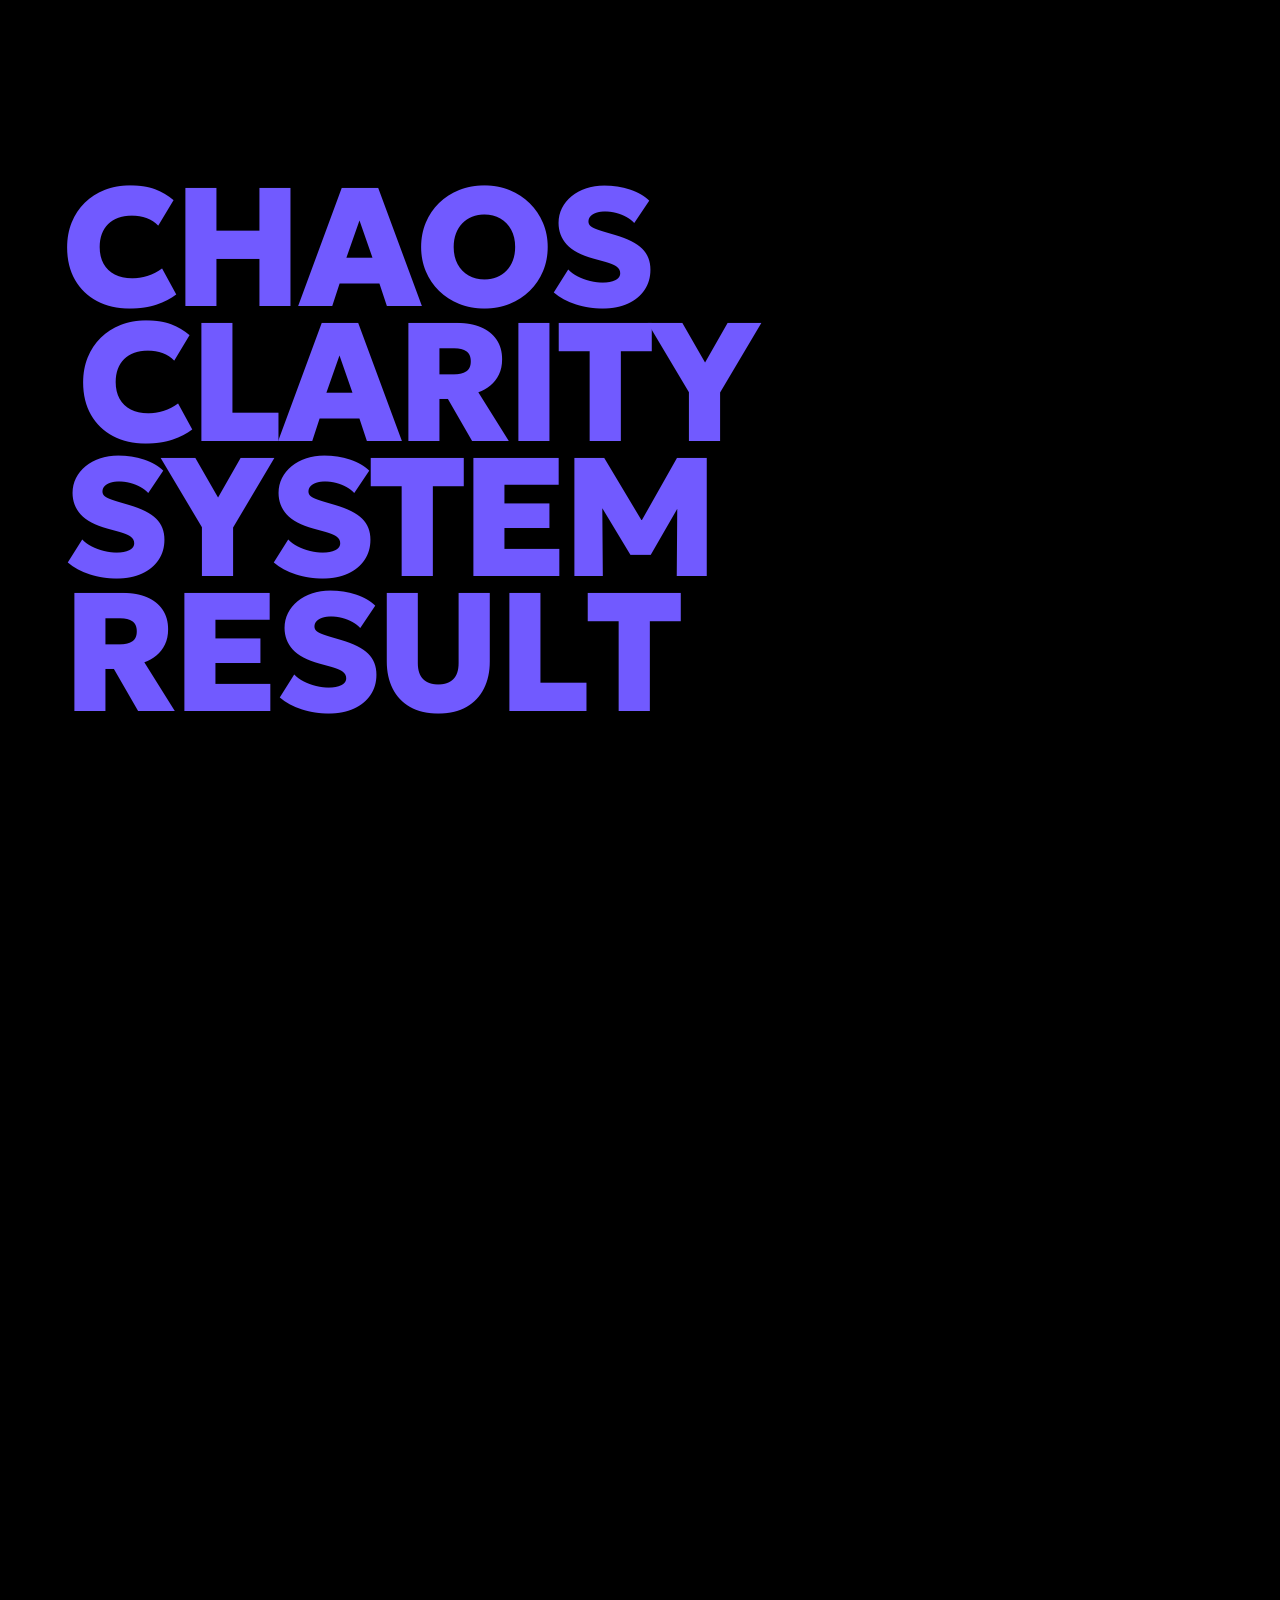
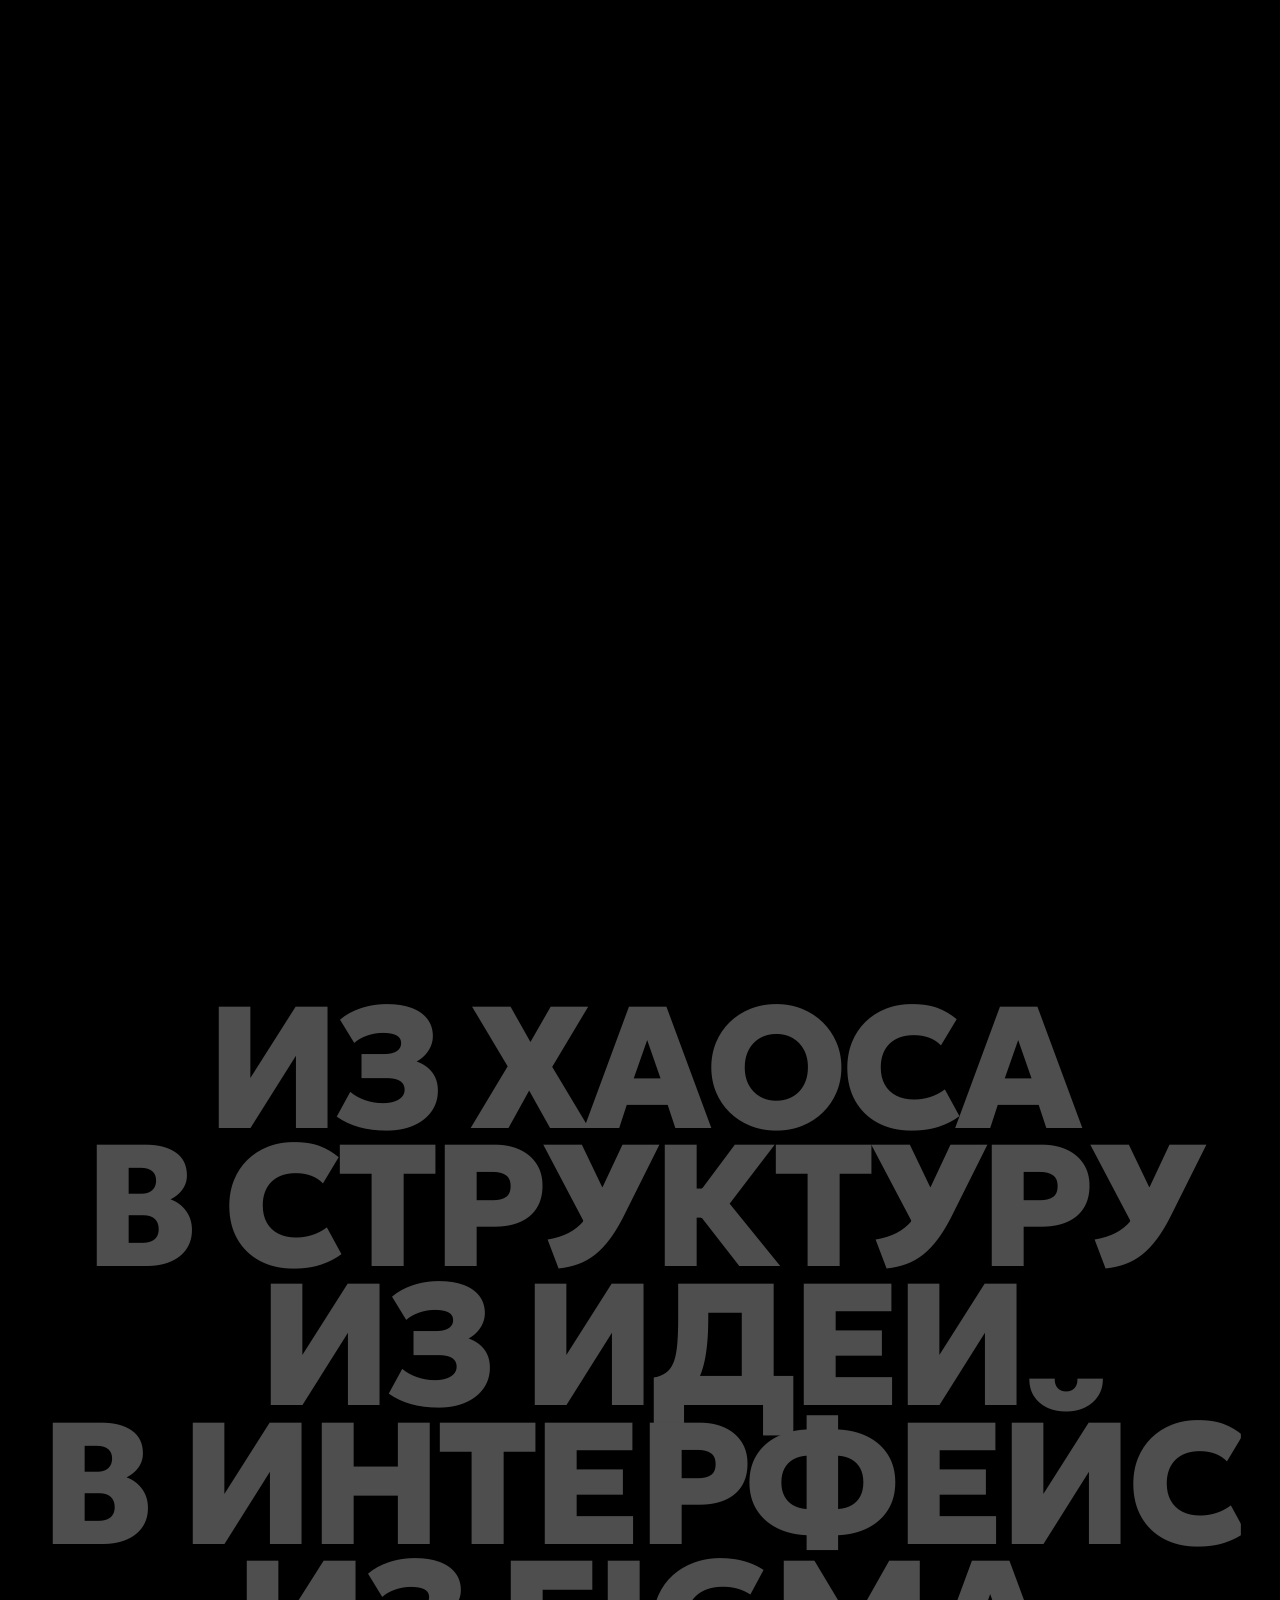
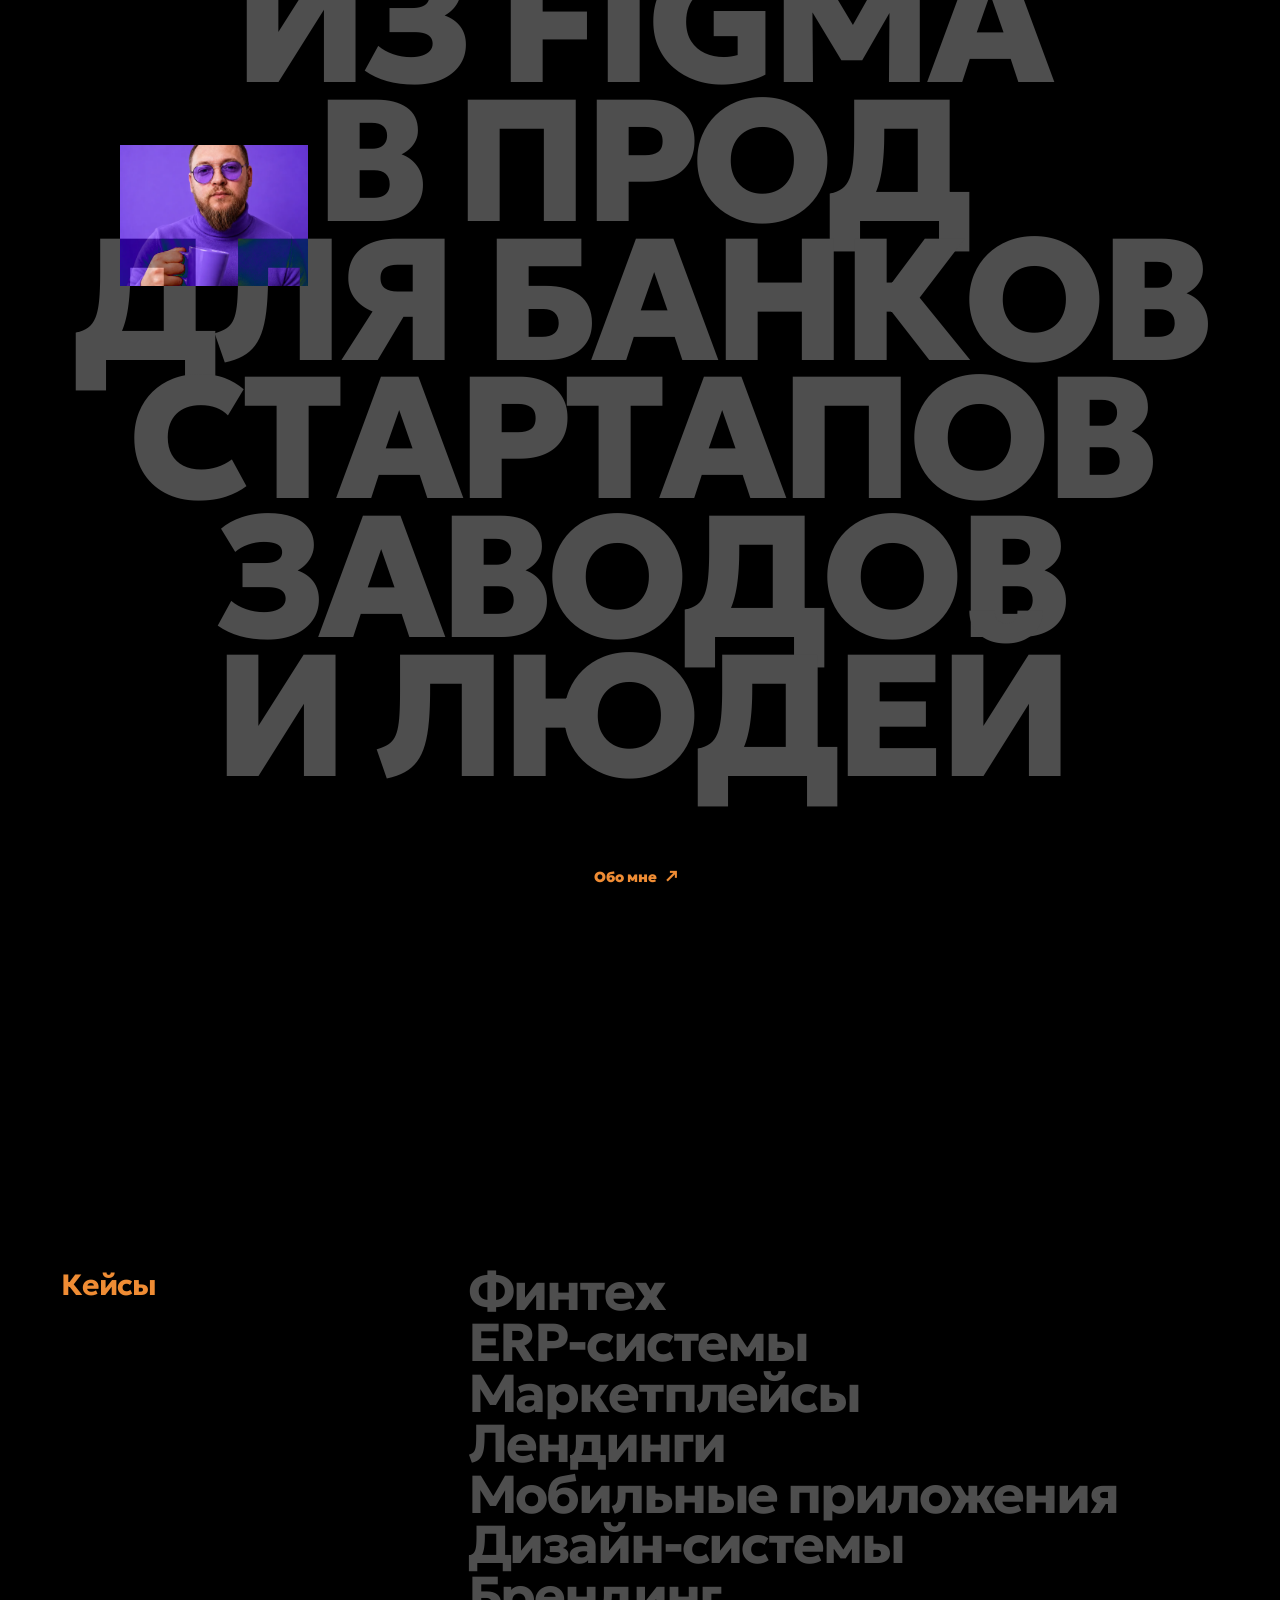
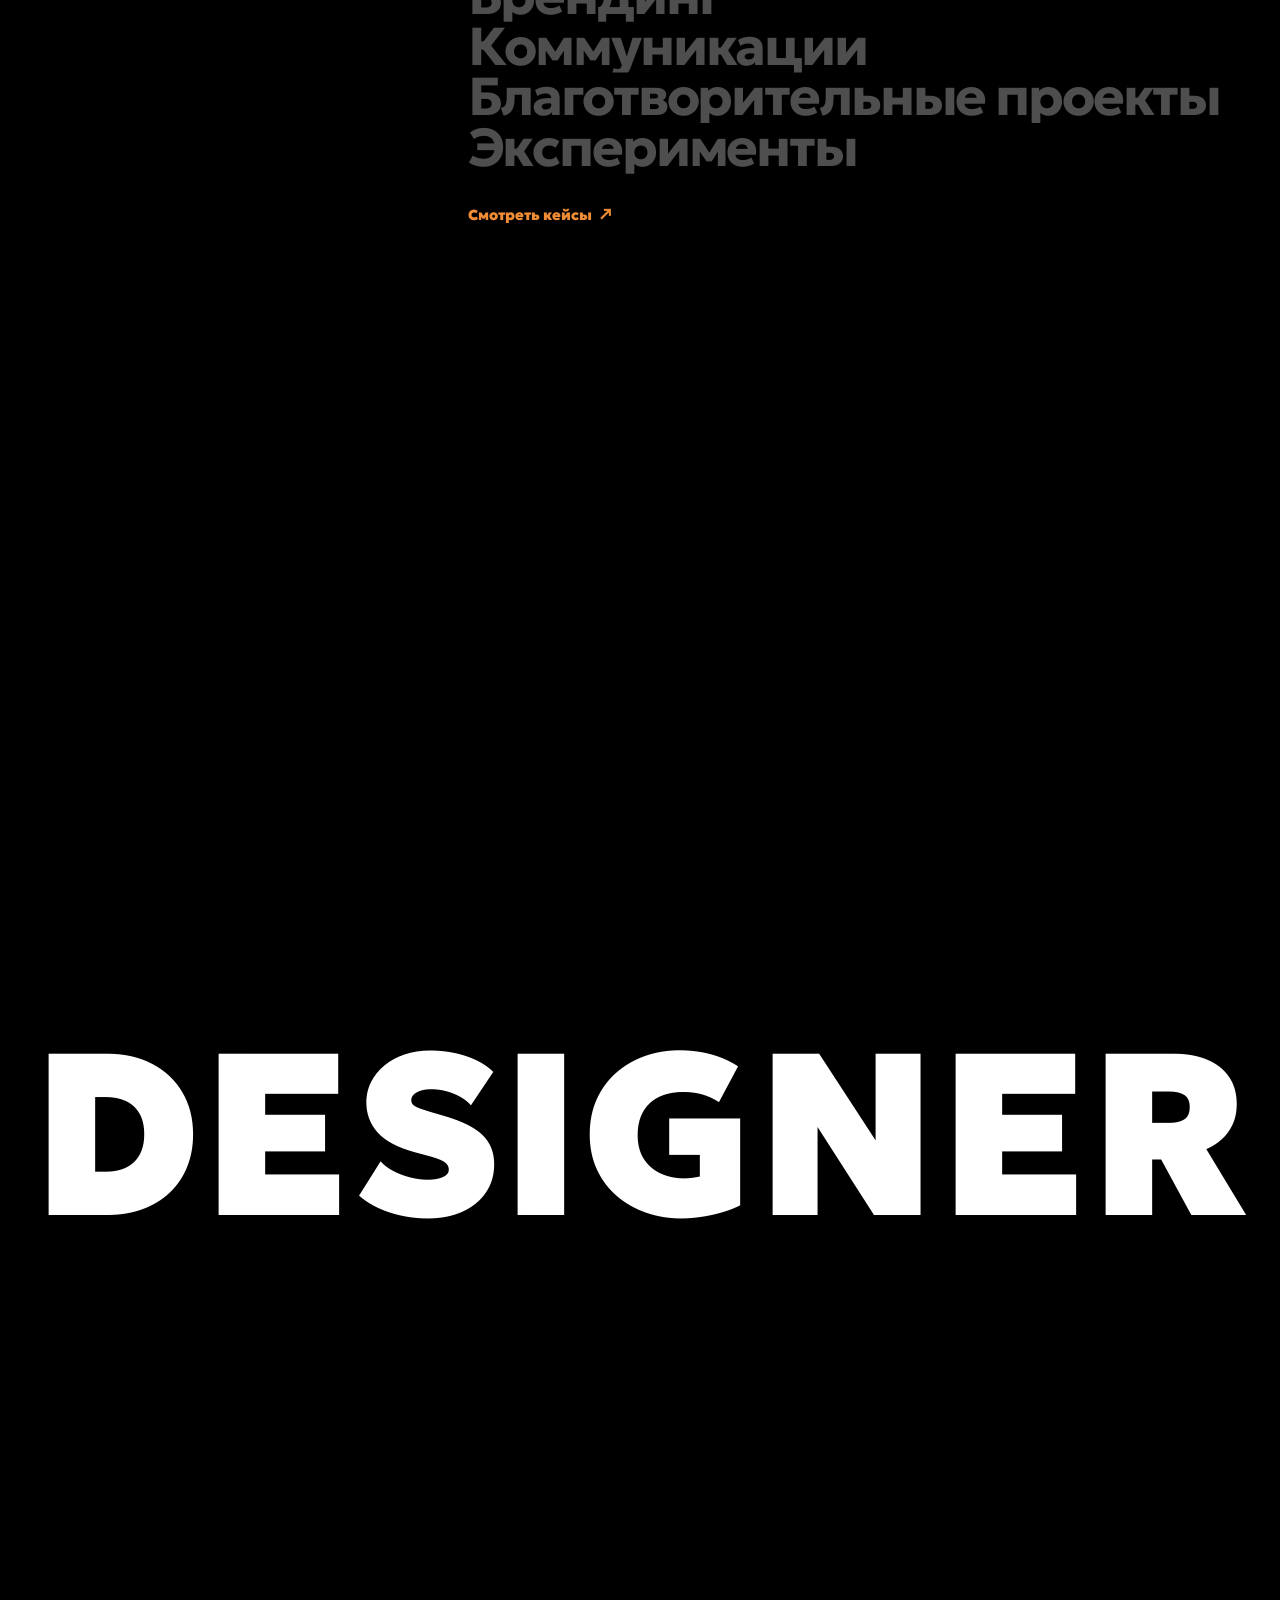
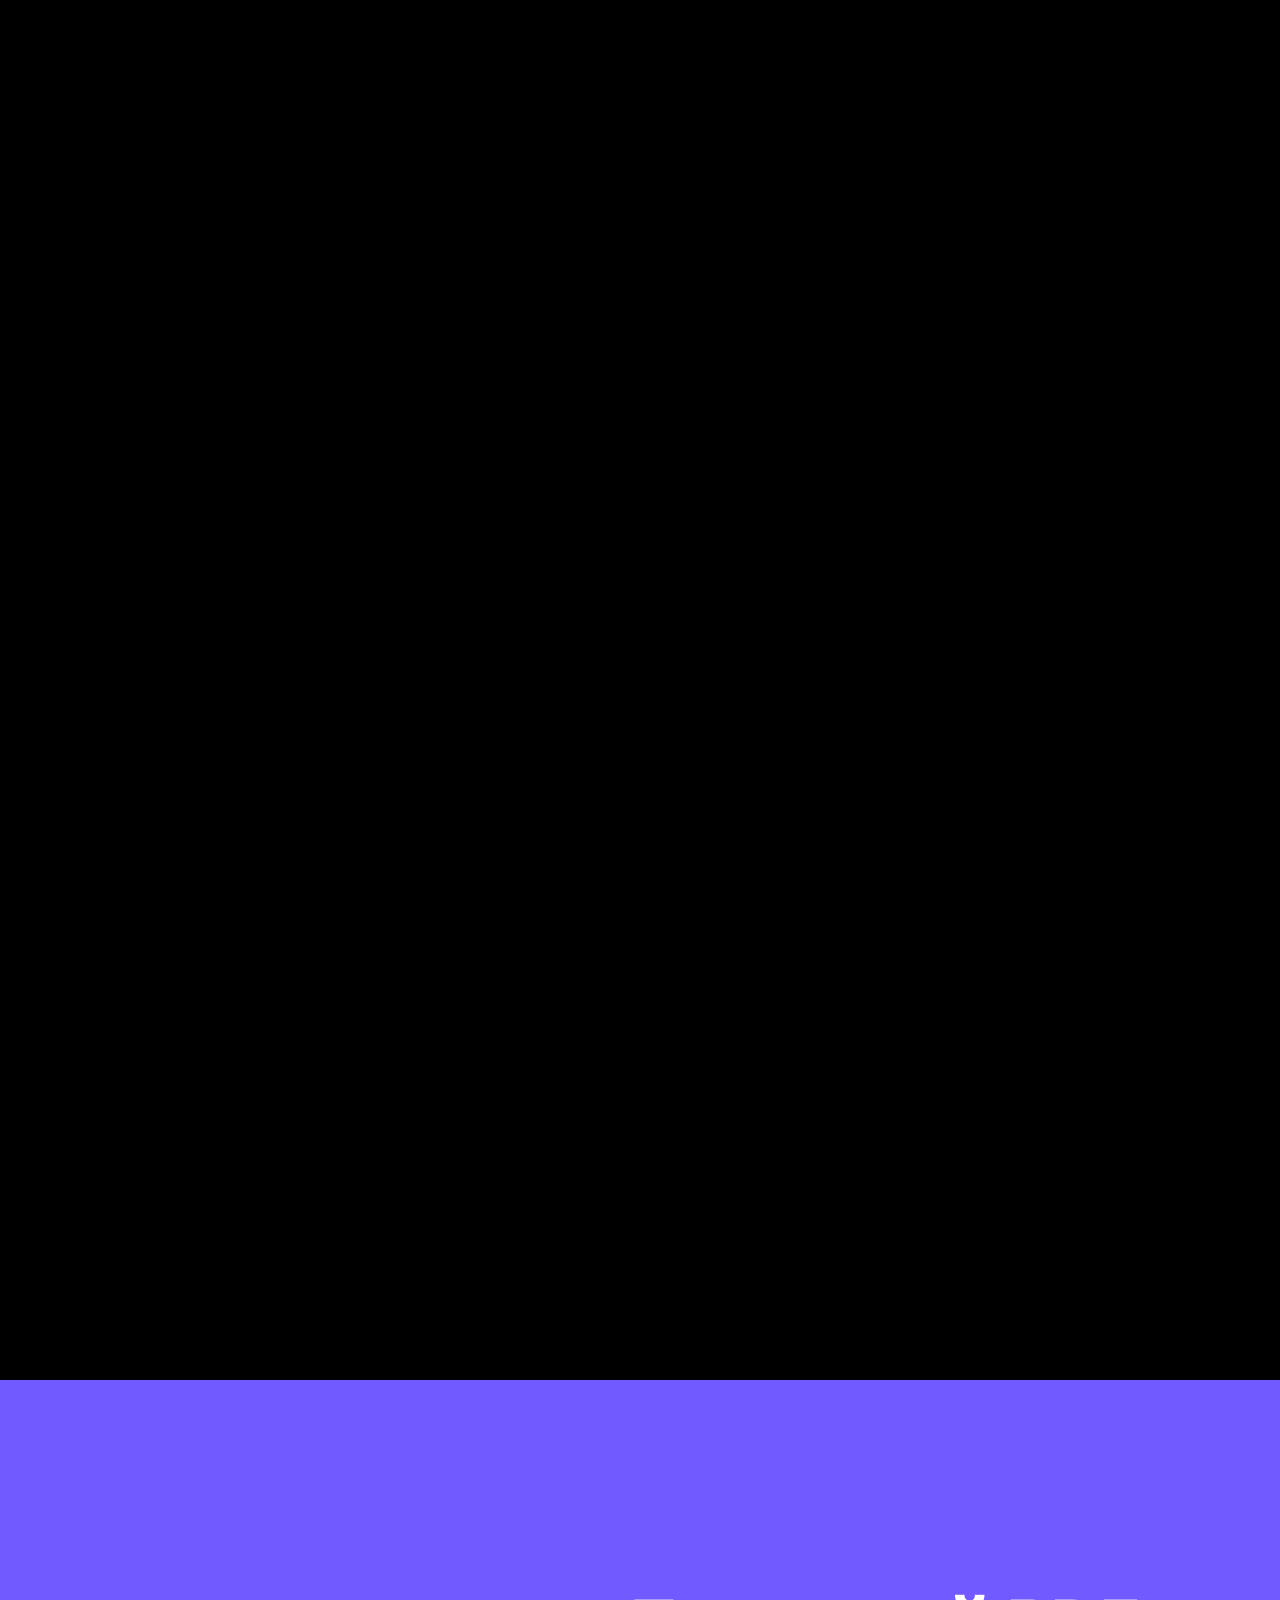
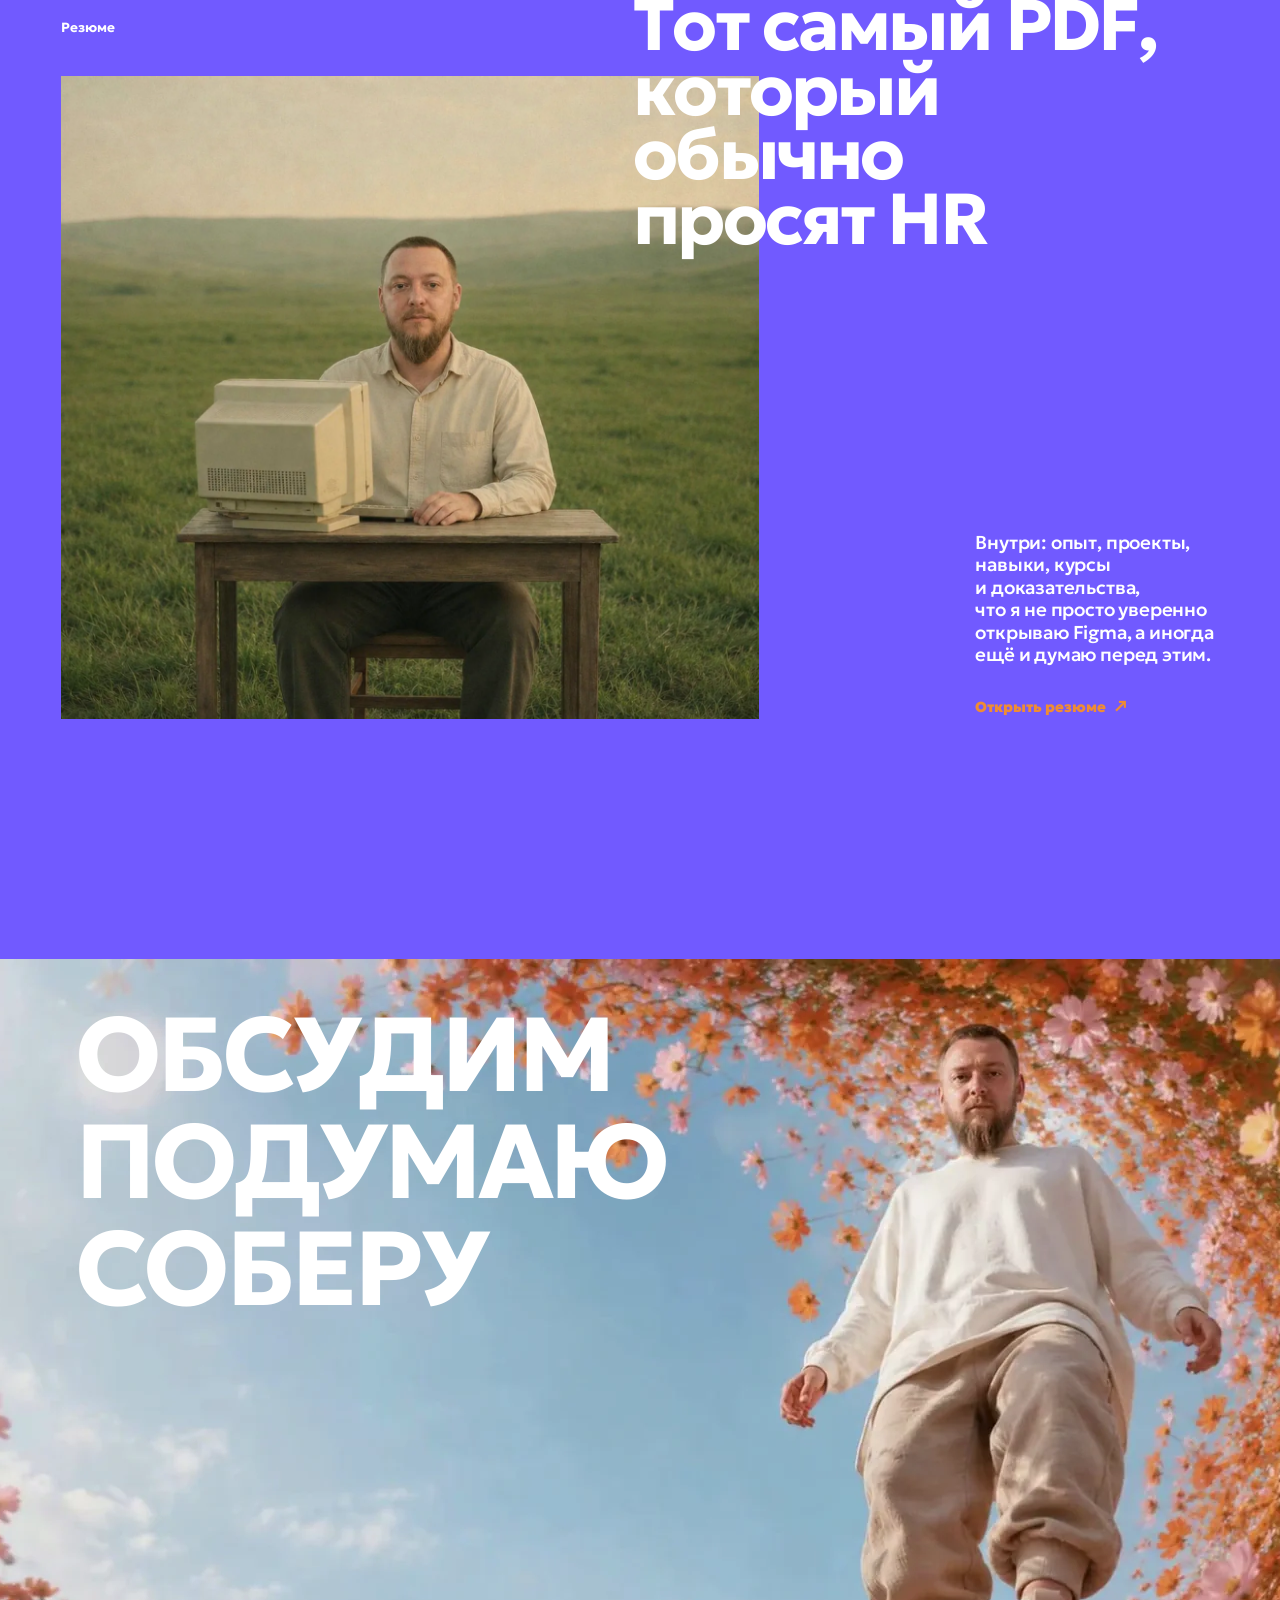
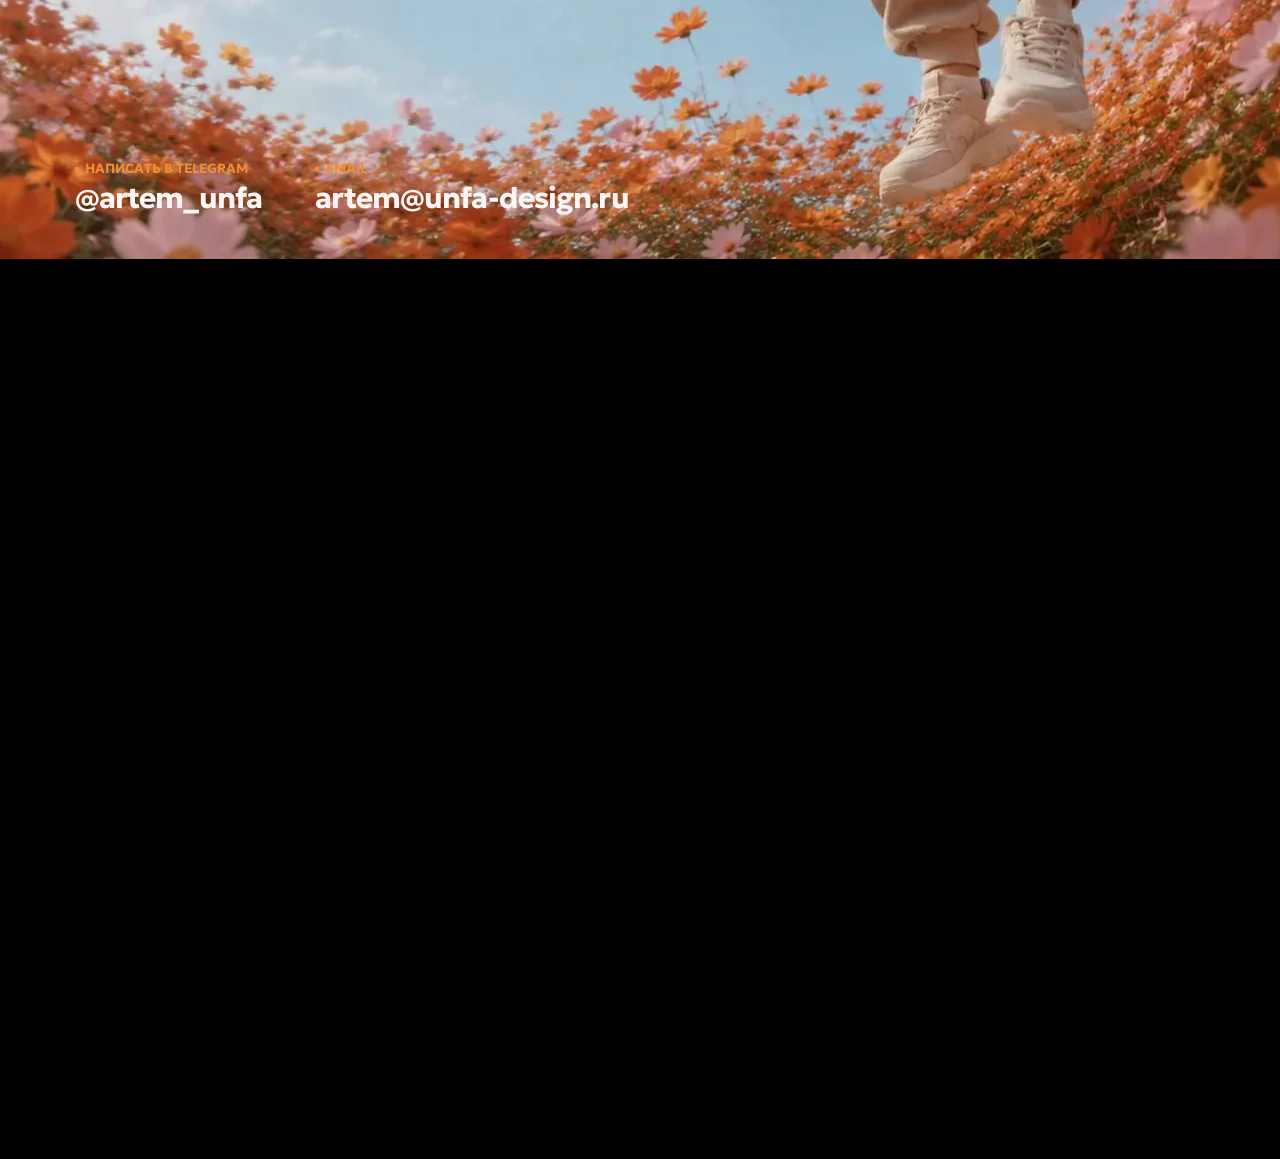
==== commit 14e88abc: "Improve lazy video loading" ====
--- a/artem-kuzin.html
+++ b/artem-kuzin.html
@@ -1165,7 +1165,9 @@
         object-fit: cover;
         object-position: center center;
         transform: translate3d(calc(7vw + var(--hero-video-intro-x, 0px) + var(--hero-video-follow-x, 0px)), 0, 0);
-        will-change: transform;
+        backface-visibility: hidden;
+        transform-style: preserve-3d;
+        will-change: transform, opacity;
       }
 
       .styles_introduce__PhACD {
@@ -4213,7 +4215,7 @@
       </div>
       <div class="styles_homeModule__F5grj">
         <div class="local-scroll-hero-video" aria-hidden="true">
-          <video id="hero-scroll-video" src="portfolio-assets/videos/hero-scroll.mp4" muted="" playsinline="" preload="auto">
+          <video id="hero-scroll-video" src="portfolio-assets/videos/hero-scroll-hq.mp4" muted="" playsinline="" preload="auto">
           </video>
         </div>
         <div class="styles_homeModule_inner__1LaNK">
@@ -4285,7 +4287,7 @@
                 <div class="styles_introduce_bot__media__pQTTH">
                   <div class="styles_introduce_bot__mediaVideo__AxSHF" id="flipContainerPutBack">
                     <div data-flip-id="flipVideo" class="styles_introduce_bot__mediaVideoContainer__Luahs animatedBack">
-                      <video src="assets/showreel.mp4" poster="assets/cover.png" class="styles_introduce_bot__mediaVideoEl__a4V_8" muted="" playsinline="" preload="none">
+                      <video src="assets/showreel-hq.mp4" poster="assets/cover.png" class="styles_introduce_bot__mediaVideoEl__a4V_8" muted="" playsinline="" preload="none">
                       </video>
                     </div>
                   </div>
@@ -4445,32 +4447,32 @@
             <div class="style_experienceSection_images__LrmCx">
               <div class="style_experienceSection_image__4c58H style_experienceSection_image_0__CSWwu">
                 <div class="style_cm__WwGpD style_cover__4H631 style_experienceSection_imageTag__wPvME">
-                  <img alt="Артём Кузин и протянутые руки" draggable="false" loading="lazy" decoding="async" data-nimg="fill" class=" undefined style_cm_origin__lxP9F" style="position:absolute;height:100%;width:100%;left:0;top:0;right:0;bottom:0;color:transparent" src="assets/images/1.png" />
-                  <img alt="Артём Кузин и протянутые руки" draggable="false" width="25" height="25" decoding="async" data-nimg="1" class="$ style_cm_placeholder__a6gTd" style="color:transparent" src="assets/images/1.png" />
+                  <img alt="Артём Кузин и протянутые руки" draggable="false" loading="lazy" decoding="async" data-nimg="fill" class=" undefined style_cm_origin__lxP9F" style="position:absolute;height:100%;width:100%;left:0;top:0;right:0;bottom:0;color:transparent" src="assets/images/1.webp" />
+                  <img alt="Артём Кузин и протянутые руки" draggable="false" width="25" height="25" decoding="async" data-nimg="1" class="$ style_cm_placeholder__a6gTd" style="color:transparent" src="assets/images/1.webp" />
                 </div>
               </div>
               <div class="style_experienceSection_image__4c58H style_experienceSection_image_1__TMRox">
                 <div class="style_cm__WwGpD style_cover__4H631 style_experienceSection_imageTag__wPvME">
-                  <img alt="Артём Кузин с шахматными фигурами" draggable="false" loading="lazy" decoding="async" data-nimg="fill" class=" undefined style_cm_origin__lxP9F" style="position:absolute;height:100%;width:100%;left:0;top:0;right:0;bottom:0;color:transparent" src="assets/images/2.png" />
-                  <img alt="Артём Кузин с шахматными фигурами" draggable="false" width="25" height="25" decoding="async" data-nimg="1" class="$ style_cm_placeholder__a6gTd" style="color:transparent" src="assets/images/2.png" />
+                  <img alt="Артём Кузин с шахматными фигурами" draggable="false" loading="lazy" decoding="async" data-nimg="fill" class=" undefined style_cm_origin__lxP9F" style="position:absolute;height:100%;width:100%;left:0;top:0;right:0;bottom:0;color:transparent" src="assets/images/2.webp" />
+                  <img alt="Артём Кузин с шахматными фигурами" draggable="false" width="25" height="25" decoding="async" data-nimg="1" class="$ style_cm_placeholder__a6gTd" style="color:transparent" src="assets/images/2.webp" />
                 </div>
               </div>
               <div class="style_experienceSection_image__4c58H style_experienceSection_image_2__8je1_">
                 <div class="style_cm__WwGpD style_cover__4H631 style_experienceSection_imageTag__wPvME">
-                  <img alt="Артём Кузин и лица на стене" draggable="false" loading="lazy" decoding="async" data-nimg="fill" class=" undefined style_cm_origin__lxP9F" style="position:absolute;height:100%;width:100%;left:0;top:0;right:0;bottom:0;color:transparent" src="assets/images/3.png" />
-                  <img alt="Артём Кузин и лица на стене" draggable="false" width="25" height="25" decoding="async" data-nimg="1" class="$ style_cm_placeholder__a6gTd" style="color:transparent" src="assets/images/3.png" />
+                  <img alt="Артём Кузин и лица на стене" draggable="false" loading="lazy" decoding="async" data-nimg="fill" class=" undefined style_cm_origin__lxP9F" style="position:absolute;height:100%;width:100%;left:0;top:0;right:0;bottom:0;color:transparent" src="assets/images/3.webp" />
+                  <img alt="Артём Кузин и лица на стене" draggable="false" width="25" height="25" decoding="async" data-nimg="1" class="$ style_cm_placeholder__a6gTd" style="color:transparent" src="assets/images/3.webp" />
                 </div>
               </div>
               <div class="style_experienceSection_image__4c58H style_experienceSection_image_3__iqs6j">
                 <div class="style_cm__WwGpD style_cover__4H631 style_experienceSection_imageTag__wPvME">
-                  <img alt="Артём Кузин в фиолетовом" draggable="false" loading="lazy" decoding="async" data-nimg="fill" class=" undefined style_cm_origin__lxP9F" style="position:absolute;height:100%;width:100%;left:0;top:0;right:0;bottom:0;color:transparent" src="assets/images/4.png" />
-                  <img alt="Артём Кузин в фиолетовом" draggable="false" width="25" height="25" decoding="async" data-nimg="1" class="$ style_cm_placeholder__a6gTd" style="color:transparent" src="assets/images/4.png" />
+                  <img alt="Артём Кузин в фиолетовом" draggable="false" loading="lazy" decoding="async" data-nimg="fill" class=" undefined style_cm_origin__lxP9F" style="position:absolute;height:100%;width:100%;left:0;top:0;right:0;bottom:0;color:transparent" src="assets/images/4.webp" />
+                  <img alt="Артём Кузин в фиолетовом" draggable="false" width="25" height="25" decoding="async" data-nimg="1" class="$ style_cm_placeholder__a6gTd" style="color:transparent" src="assets/images/4.webp" />
                 </div>
               </div>
               <div class="style_experienceSection_image__4c58H style_experienceSection_image_4__CF_Y3">
                 <div class="style_cm__WwGpD style_cover__4H631 style_experienceSection_imageTag__wPvME">
-                  <img alt="Артём Кузин на лестнице в облаках" draggable="false" loading="lazy" decoding="async" data-nimg="fill" class=" undefined style_cm_origin__lxP9F" style="position:absolute;height:100%;width:100%;left:0;top:0;right:0;bottom:0;color:transparent" src="assets/images/5.png" />
-                  <img alt="Артём Кузин на лестнице в облаках" draggable="false" width="25" height="25" decoding="async" data-nimg="1" class="$ style_cm_placeholder__a6gTd" style="color:transparent" src="assets/images/5.png" />
+                  <img alt="Артём Кузин на лестнице в облаках" draggable="false" loading="lazy" decoding="async" data-nimg="fill" class=" undefined style_cm_origin__lxP9F" style="position:absolute;height:100%;width:100%;left:0;top:0;right:0;bottom:0;color:transparent" src="assets/images/5.webp" />
+                  <img alt="Артём Кузин на лестнице в облаках" draggable="false" width="25" height="25" decoding="async" data-nimg="1" class="$ style_cm_placeholder__a6gTd" style="color:transparent" src="assets/images/5.webp" />
                 </div>
               </div>
             </div>
@@ -4485,49 +4487,49 @@
             </h4>
             <div class="style_brandShowcaseSec_titles__images__ftUwt">
               <div class="style_brandShowcaseSec_titles__image__9BIrG">
-                <img alt="Кейс интерфейса" width="292" height="292" decoding="async" data-nimg="1" class="js-showcaseImages" style="color:transparent" src="assets/cases/1.png" />
+                <img alt="Кейс интерфейса" width="292" height="292" decoding="async" data-nimg="1" class="js-showcaseImages" style="color:transparent" src="assets/cases/1.webp" />
               </div>
               <div class="style_brandShowcaseSec_titles__image__9BIrG">
-                <img alt="Кейс интерфейса" width="292" height="292" decoding="async" data-nimg="1" class="js-showcaseImages" style="color:transparent" src="assets/cases/2.png" />
+                <img alt="Кейс интерфейса" width="292" height="292" decoding="async" data-nimg="1" class="js-showcaseImages" style="color:transparent" src="assets/cases/2.webp" />
               </div>
               <div class="style_brandShowcaseSec_titles__image__9BIrG">
-                <img alt="Кейс интерфейса" width="292" height="292" decoding="async" data-nimg="1" class="js-showcaseImages" style="color:transparent" src="assets/cases/3.png" />
+                <img alt="Кейс интерфейса" width="292" height="292" decoding="async" data-nimg="1" class="js-showcaseImages" style="color:transparent" src="assets/cases/3.webp" />
               </div>
               <div class="style_brandShowcaseSec_titles__image__9BIrG">
-                <img alt="Кейс интерфейса" width="292" height="292" decoding="async" data-nimg="1" class="js-showcaseImages" style="color:transparent" src="assets/cases/4.png" />
+                <img alt="Кейс интерфейса" width="292" height="292" decoding="async" data-nimg="1" class="js-showcaseImages" style="color:transparent" src="assets/cases/4.webp" />
               </div>
               <div class="style_brandShowcaseSec_titles__image__9BIrG">
-                <img alt="Кейс интерфейса" width="292" height="292" decoding="async" data-nimg="1" class="js-showcaseImages" style="color:transparent" src="assets/cases/5.png" />
+                <img alt="Кейс интерфейса" width="292" height="292" decoding="async" data-nimg="1" class="js-showcaseImages" style="color:transparent" src="assets/cases/5.webp" />
               </div>
               <div class="style_brandShowcaseSec_titles__image__9BIrG">
-                <img alt="Кейс интерфейса" width="292" height="292" decoding="async" data-nimg="1" class="js-showcaseImages" style="color:transparent" src="assets/cases/6.png" />
+                <img alt="Кейс интерфейса" width="292" height="292" decoding="async" data-nimg="1" class="js-showcaseImages" style="color:transparent" src="assets/cases/6.webp" />
               </div>
               <div class="style_brandShowcaseSec_titles__image__9BIrG">
-                <img alt="Кейс интерфейса" width="292" height="292" decoding="async" data-nimg="1" class="js-showcaseImages" style="color:transparent" src="assets/cases/7.png" />
+                <img alt="Кейс интерфейса" width="292" height="292" decoding="async" data-nimg="1" class="js-showcaseImages" style="color:transparent" src="assets/cases/7.webp" />
               </div>
               <div class="style_brandShowcaseSec_titles__image__9BIrG">
-                <img alt="Кейс интерфейса" width="292" height="292" decoding="async" data-nimg="1" class="js-showcaseImages" style="color:transparent" src="assets/cases/8.png" />
+                <img alt="Кейс интерфейса" width="292" height="292" decoding="async" data-nimg="1" class="js-showcaseImages" style="color:transparent" src="assets/cases/8.webp" />
               </div>
               <div class="style_brandShowcaseSec_titles__image__9BIrG">
-                <img alt="Кейс интерфейса" width="292" height="292" decoding="async" data-nimg="1" class="js-showcaseImages" style="color:transparent" src="assets/cases/9.png" />
+                <img alt="Кейс интерфейса" width="292" height="292" decoding="async" data-nimg="1" class="js-showcaseImages" style="color:transparent" src="assets/cases/9.webp" />
               </div>
               <div class="style_brandShowcaseSec_titles__image__9BIrG">
-                <img alt="Кейс интерфейса" width="292" height="292" decoding="async" data-nimg="1" class="js-showcaseImages" style="color:transparent" src="assets/cases/10.png" />
+                <img alt="Кейс интерфейса" width="292" height="292" decoding="async" data-nimg="1" class="js-showcaseImages" style="color:transparent" src="assets/cases/10.webp" />
               </div>
               <div class="style_brandShowcaseSec_titles__image__9BIrG">
-                <img alt="Кейс интерфейса" width="292" height="292" decoding="async" data-nimg="1" class="js-showcaseImages" style="color:transparent" src="assets/cases/1.png" />
+                <img alt="Кейс интерфейса" width="292" height="292" decoding="async" data-nimg="1" class="js-showcaseImages" style="color:transparent" src="assets/cases/1.webp" />
               </div>
               <div class="style_brandShowcaseSec_titles__image__9BIrG">
-                <img alt="Кейс интерфейса" width="292" height="292" decoding="async" data-nimg="1" class="js-showcaseImages" style="color:transparent" src="assets/cases/2.png" />
+                <img alt="Кейс интерфейса" width="292" height="292" decoding="async" data-nimg="1" class="js-showcaseImages" style="color:transparent" src="assets/cases/2.webp" />
               </div>
               <div class="style_brandShowcaseSec_titles__image__9BIrG">
-                <img alt="Кейс интерфейса" width="292" height="292" decoding="async" data-nimg="1" class="js-showcaseImages" style="color:transparent" src="assets/cases/3.png" />
+                <img alt="Кейс интерфейса" width="292" height="292" decoding="async" data-nimg="1" class="js-showcaseImages" style="color:transparent" src="assets/cases/3.webp" />
               </div>
               <div class="style_brandShowcaseSec_titles__image__9BIrG">
-                <img alt="Кейс интерфейса" width="292" height="292" decoding="async" data-nimg="1" class="js-showcaseImages" style="color:transparent" src="assets/cases/4.png" />
+                <img alt="Кейс интерфейса" width="292" height="292" decoding="async" data-nimg="1" class="js-showcaseImages" style="color:transparent" src="assets/cases/4.webp" />
               </div>
               <div class="style_brandShowcaseSec_titles__image__9BIrG">
-                <img alt="Кейс интерфейса" width="292" height="292" decoding="async" data-nimg="1" class="js-showcaseImages" style="color:transparent" src="assets/cases/5.png" />
+                <img alt="Кейс интерфейса" width="292" height="292" decoding="async" data-nimg="1" class="js-showcaseImages" style="color:transparent" src="assets/cases/5.webp" />
               </div>
             </div>
             <div class="style_brandShowcaseSec_titles__J6V35">
@@ -4699,8 +4701,8 @@
             </div>
             <div class="styles_overviewSection_image__Z7qDM">
               <div class="style_cm__WwGpD style_cover__4H631 ">
-                <video loop muted playsinline preload="none" data-local-lazy-video class=" undefined style_cm_origin__lxP9F" style="position:absolute;height:100%;width:100%;left:0;top:0;right:0;bottom:0;object-fit:cover;">
-                  <source src="assets/resume.mp4" type="video/mp4" />
+                <video loop muted playsinline preload="none" poster="assets/resume-poster.webp" data-local-lazy-video class=" undefined style_cm_origin__lxP9F" style="position:absolute;height:100%;width:100%;left:0;top:0;right:0;bottom:0;object-fit:cover;">
+                  <source src="assets/resume-smooth.mp4" type="video/mp4" />
                 </video>
               </div>
               <h2 class="styles_heading__Wcjpz text-coral-red styles_heading_108__nfWJE styles_overviewSection_image__title__XZvtv styles_tabletUp__hmGjU">
@@ -4731,8 +4733,8 @@
         </section>
         <section class="styles_letConnectSec__uxyJN" data-scroll-to="vertical" id="section-get-in-touch" data-active="section-get-in-touch" data-active-direction="vertical" data-menu-theme="almost-black" data-theme="almost-black">
           <div class="styles_letConnectSec_bg__FYybM" style="position:absolute;inset:0;width:100%;height:100%;z-index:0">
-            <video loop muted playsinline preload="none" data-local-lazy-video style="position:absolute;inset:0;width:100%;height:100%;object-fit:cover;">
-              <source src="assets/end.mp4" type="video/mp4" />
+            <video loop muted playsinline preload="none" poster="assets/end-poster.webp" data-local-lazy-video style="position:absolute;inset:0;width:100%;height:100%;object-fit:cover;">
+              <source src="assets/end-smooth.mp4" type="video/mp4" />
             </video>
           </div>
           <div class="layout-grid styles_letConnectSec_container___2dKN">
@@ -4865,7 +4867,7 @@
       <div class="styles_menu__9VCB2">
         <div class="styles_menuVideo__hgSQ4">
           <div class="styles_videoP__cAyUF">
-            <video src="assets/showreel.mp4" muted="" playsinline="" loop="" preload="none" class="">
+            <video src="assets/showreel-hq.mp4" muted="" playsinline="" loop="" preload="none" class="">
             </video>
           </div>
         </div>
@@ -4914,7 +4916,7 @@
     <div class="local-showreel-modal" aria-hidden="true" role="dialog" aria-label="Шоурил Артёма Кузина">
       <div class="local-showreel-modal__inner">
         <button class="local-showreel-modal__close" type="button" aria-label="Закрыть шоурил">×</button>
-        <video src="assets/showreel.mp4" poster="assets/cover.png" playsinline controls preload="metadata"></video>
+        <video src="assets/showreel-hq.mp4" poster="assets/cover.png" playsinline controls preload="none"></video>
       </div>
     </div>
     <div class="styles_portal__k_GcG">
@@ -4927,7 +4929,7 @@
             <span class="styles_videoFlip_closeLine__qYx9e styles_two__BaSZJ"></span>
           </div>
           <div data-flip-id="flipVideo" class="hidden animatedElement styles_videoFlip_containerEl__9jtf1">
-            <video class="styles_videoFlip_containerEl__9jtf1" src="assets/showreel.mp4" poster="assets/cover.png" playsinline="" loop="" controls="" muted="" preload="none">
+            <video class="styles_videoFlip_containerEl__9jtf1" src="assets/showreel-hq.mp4" poster="assets/cover.png" playsinline="" loop="" controls="" muted="" preload="none">
             </video>
           </div>
         </div>
@@ -5147,7 +5149,7 @@
         const turnCompleteAt = 0.5;
         const introShiftRatio = 0.16;
         const followAfterTurnRatio = 0.5;
-        const videoScrubSnap = 0.0015;
+        const videoScrubSnap = 0.0025;
         const aboutImageSpeeds = [-0.9, 0.62, -0.76, 1.02, -0.58];
 
         const clamp = (value, min, max) => Math.min(Math.max(value, min), max);
@@ -5206,7 +5208,7 @@
           // Clamp nextTime to slightly before the end to prevent stalling at the final frame
           const nextTime = Math.min(Math.max(videoDuration * easedVideoProgress, 0), Math.max(0, videoDuration - 0.05));
           
-          if (!heroVideo.seeking && Math.abs(heroVideo.currentTime - nextTime) > 0.01) {
+          if (!heroVideo.seeking && Math.abs(heroVideo.currentTime - nextTime) > 0.018) {
             heroVideo.currentTime = nextTime;
           }
 
@@ -5893,27 +5895,54 @@
         const lazyVideos = Array.from(document.querySelectorAll('video[data-local-lazy-video]'));
         if (!lazyVideos.length) return;
 
+        const primeVideo = video => {
+          if (video.dataset.localVideoPrimed === 'true') return;
+          video.dataset.localVideoPrimed = 'true';
+          video.preload = 'auto';
+          video.load();
+        };
+
         const activateVideo = video => {
           if (video.dataset.localVideoReady === 'true') return;
           video.dataset.localVideoReady = 'true';
-          video.preload = 'metadata';
-          video.load();
+          primeVideo(video);
           video.play().catch(() => {});
         };
 
         if ('IntersectionObserver' in window) {
+          const primeObserver = new IntersectionObserver(entries => {
+            entries.forEach(entry => {
+              if (!entry.isIntersecting) return;
+              primeVideo(entry.target);
+              primeObserver.unobserve(entry.target);
+            });
+          }, { rootMargin: '2200px 0px' });
+
           const observer = new IntersectionObserver(entries => {
             entries.forEach(entry => {
               if (!entry.isIntersecting) return;
               activateVideo(entry.target);
               observer.unobserve(entry.target);
             });
-          }, { rootMargin: '720px 0px' });
-
-          lazyVideos.forEach(video => observer.observe(video));
+          }, { rootMargin: '900px 0px' });
+
+          lazyVideos.forEach(video => {
+            primeObserver.observe(video);
+            observer.observe(video);
+          });
         } else {
-          window.setTimeout(() => lazyVideos.forEach(activateVideo), 3600);
-        }
+          window.setTimeout(() => lazyVideos.forEach(primeVideo), 3600);
+          window.setTimeout(() => lazyVideos.forEach(activateVideo), 5200);
+        }
+
+        const warmVideos = () => lazyVideos.forEach(primeVideo);
+        window.setTimeout(() => {
+          if ('requestIdleCallback' in window) {
+            window.requestIdleCallback(warmVideos, { timeout: 1800 });
+          } else {
+            warmVideos();
+          }
+        }, 5200);
       })();
     </script>
     <script>
@@ -5947,16 +5976,16 @@
 
         // Images to show in the trail
         const trailImages = [
-          'assets/cases/1.png',
-          'assets/cases/2.png',
-          'assets/cases/3.png',
-          'assets/cases/4.png',
-          'assets/cases/5.png',
-          'assets/cases/6.png',
-          'assets/cases/7.png',
-          'assets/cases/8.png',
-          'assets/cases/9.png',
-          'assets/cases/10.png'
+          'assets/cases/1.webp',
+          'assets/cases/2.webp',
+          'assets/cases/3.webp',
+          'assets/cases/4.webp',
+          'assets/cases/5.webp',
+          'assets/cases/6.webp',
+          'assets/cases/7.webp',
+          'assets/cases/8.webp',
+          'assets/cases/9.webp',
+          'assets/cases/10.webp'
         ];
 
         const preloadTrailImages = () => {
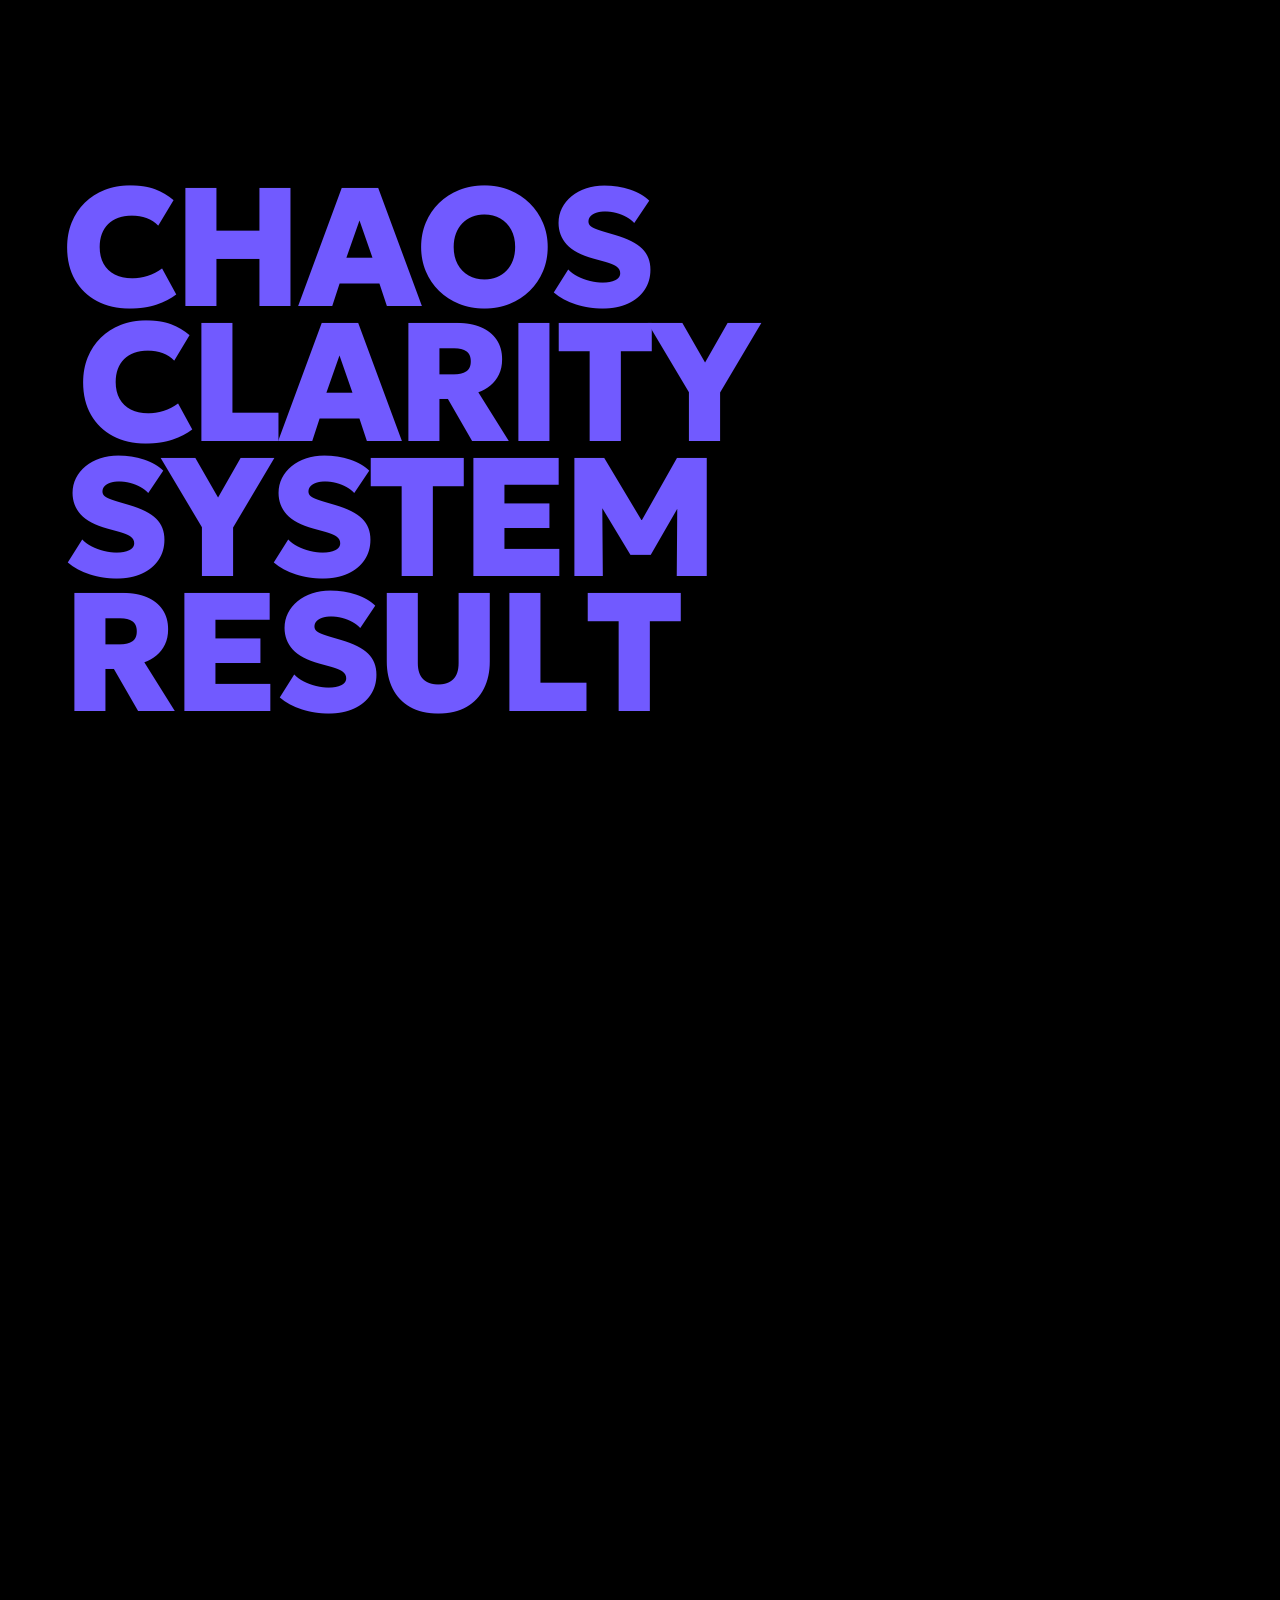
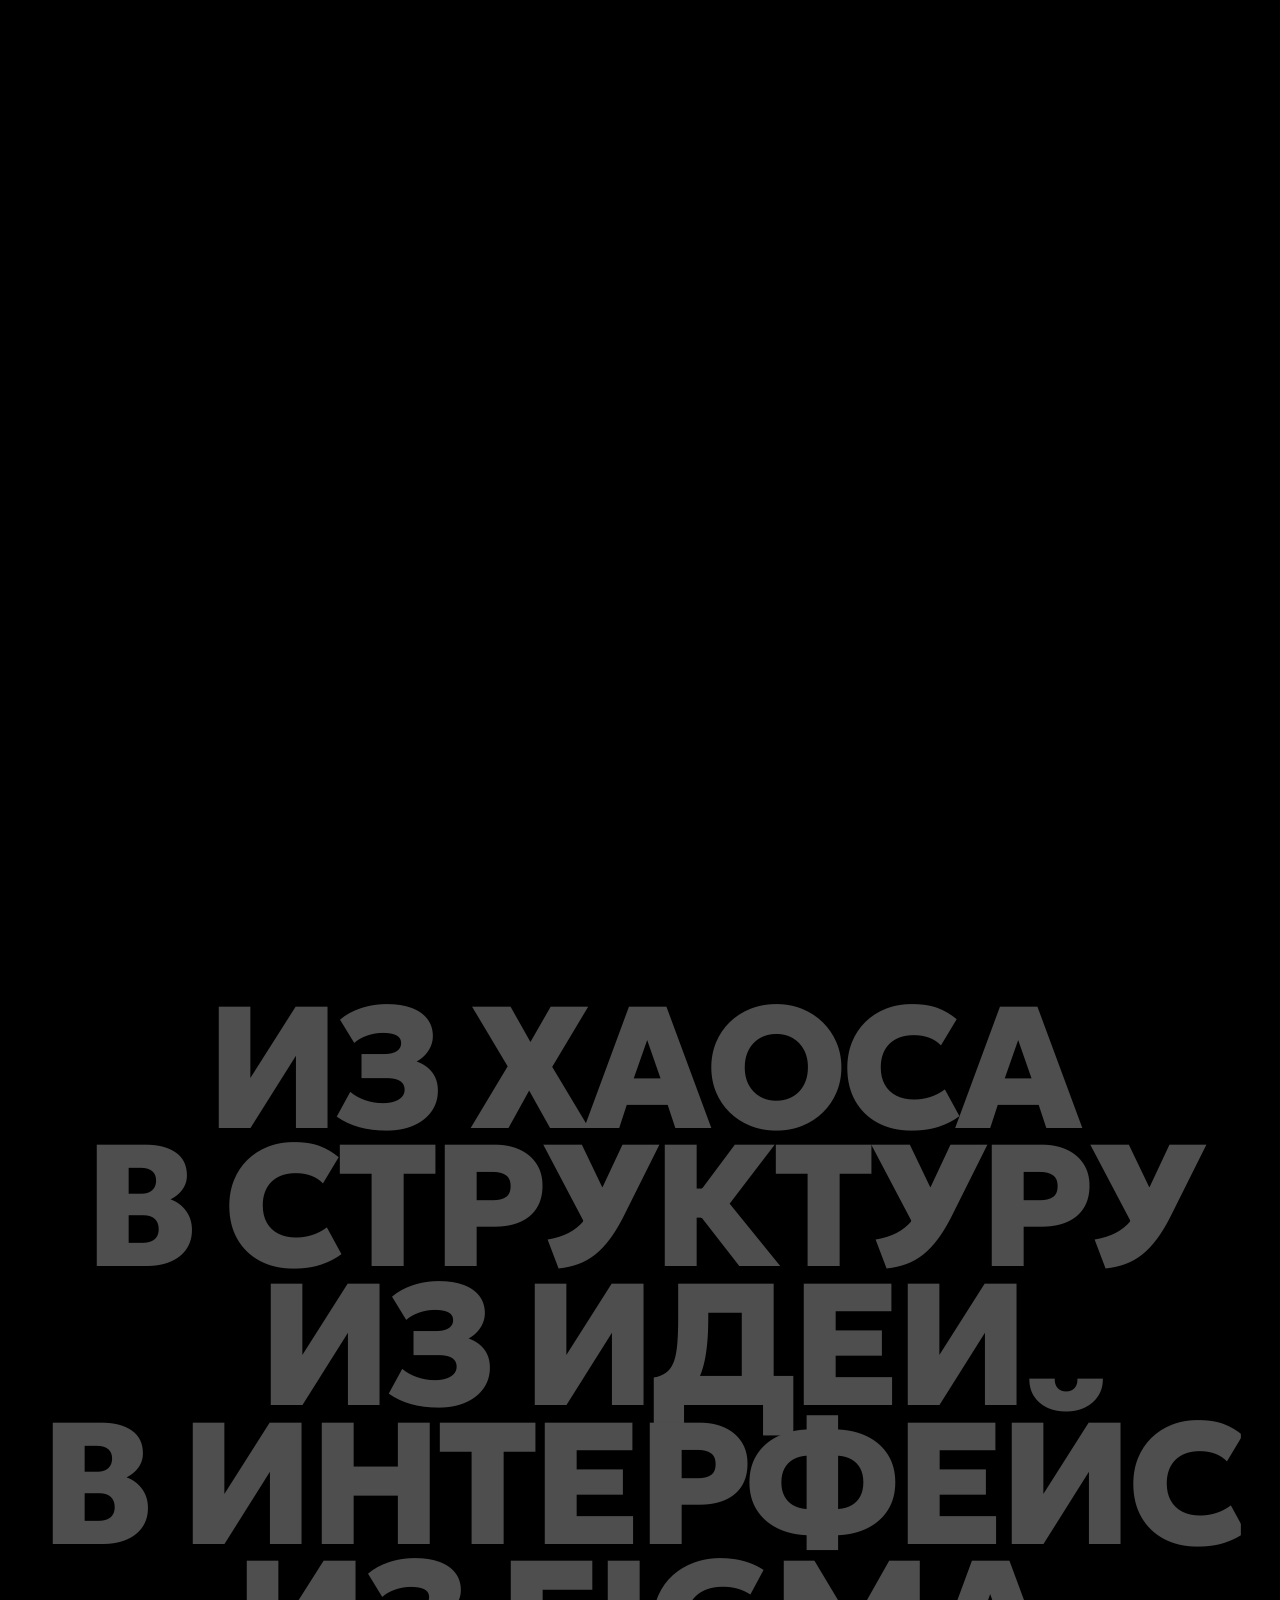
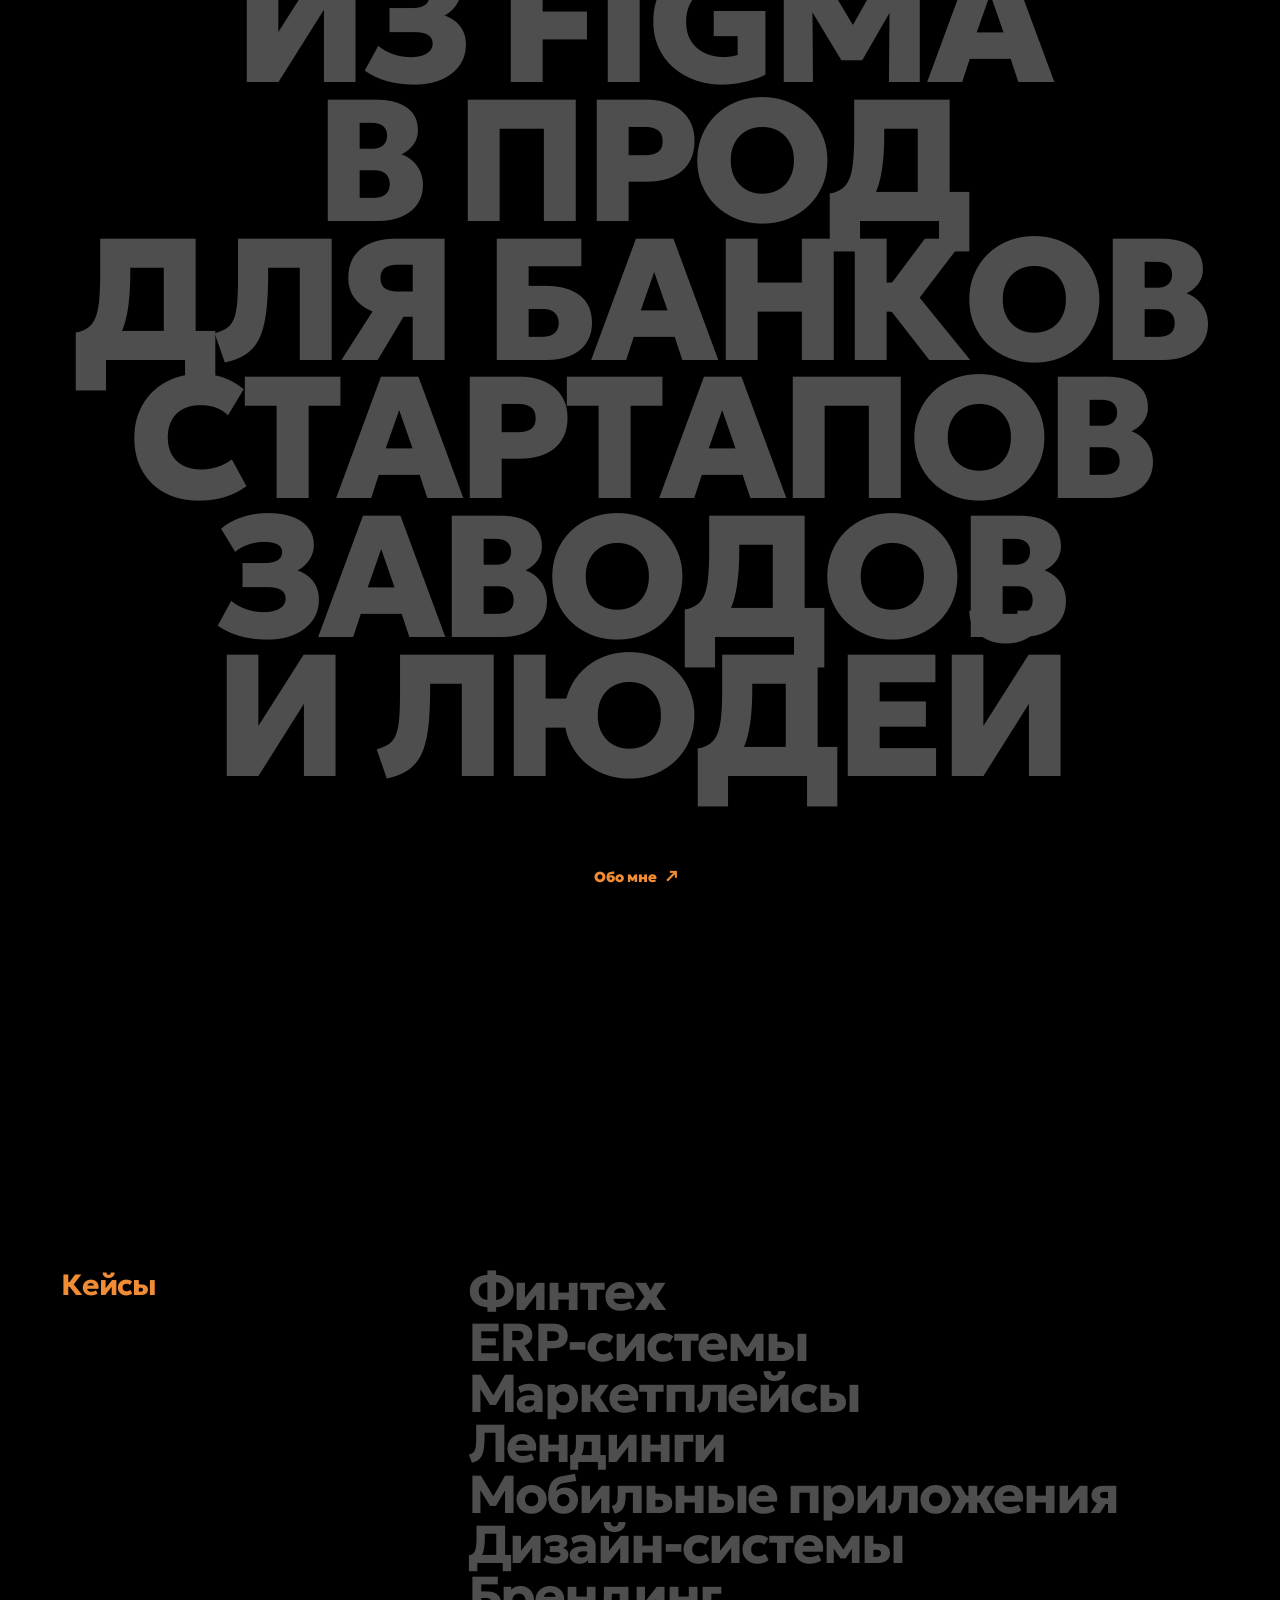
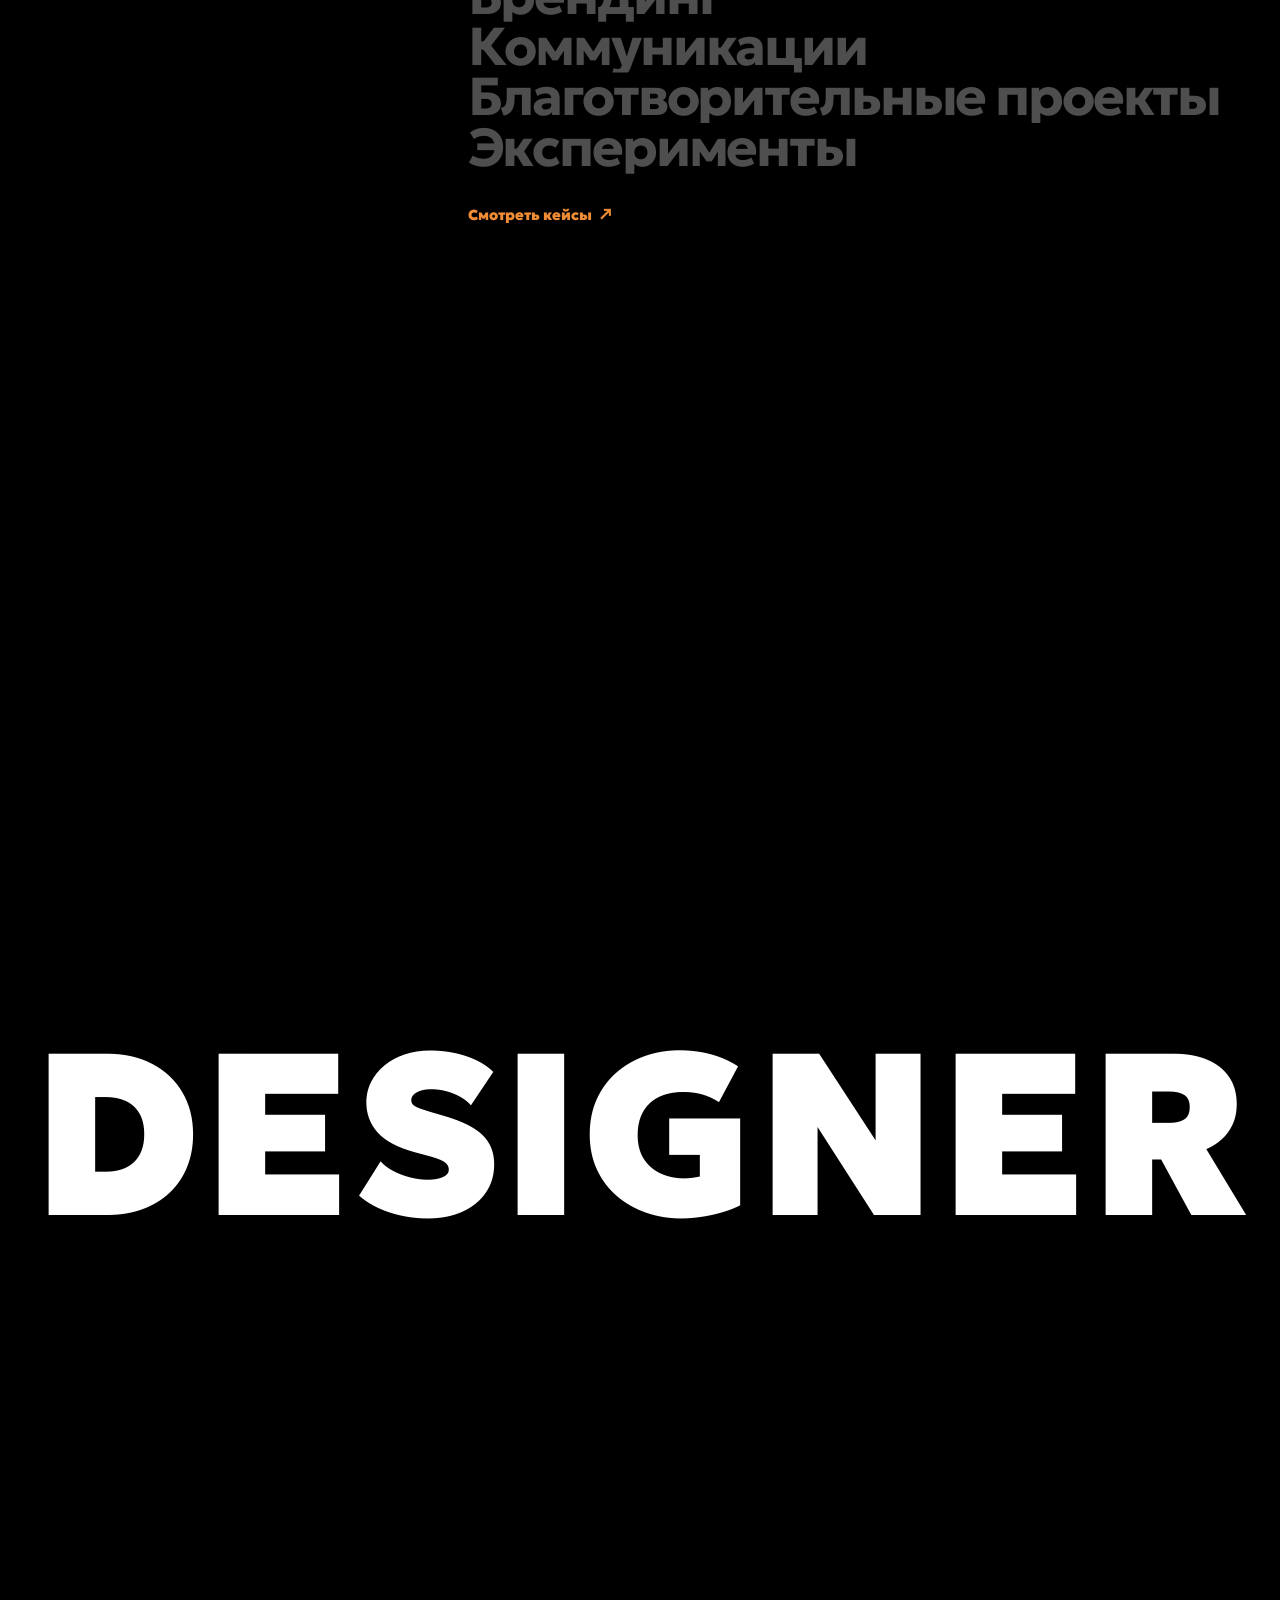
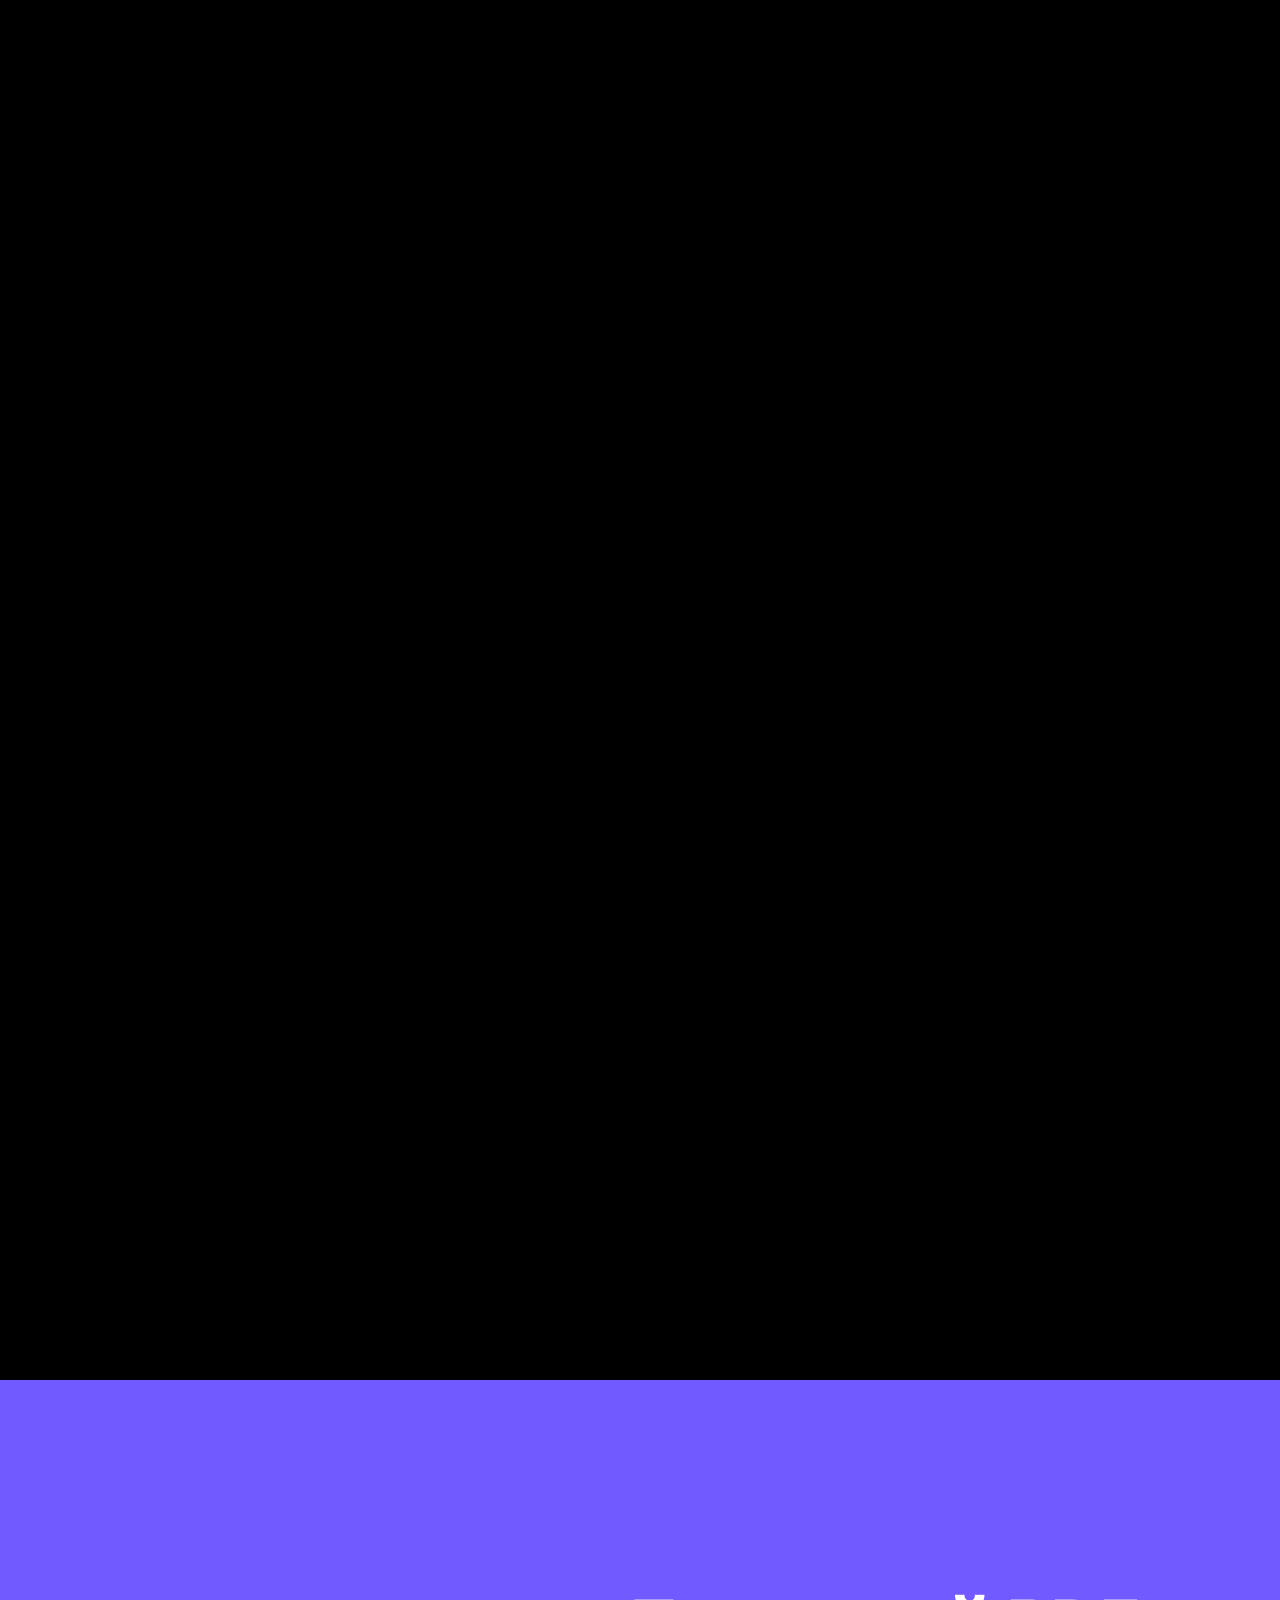
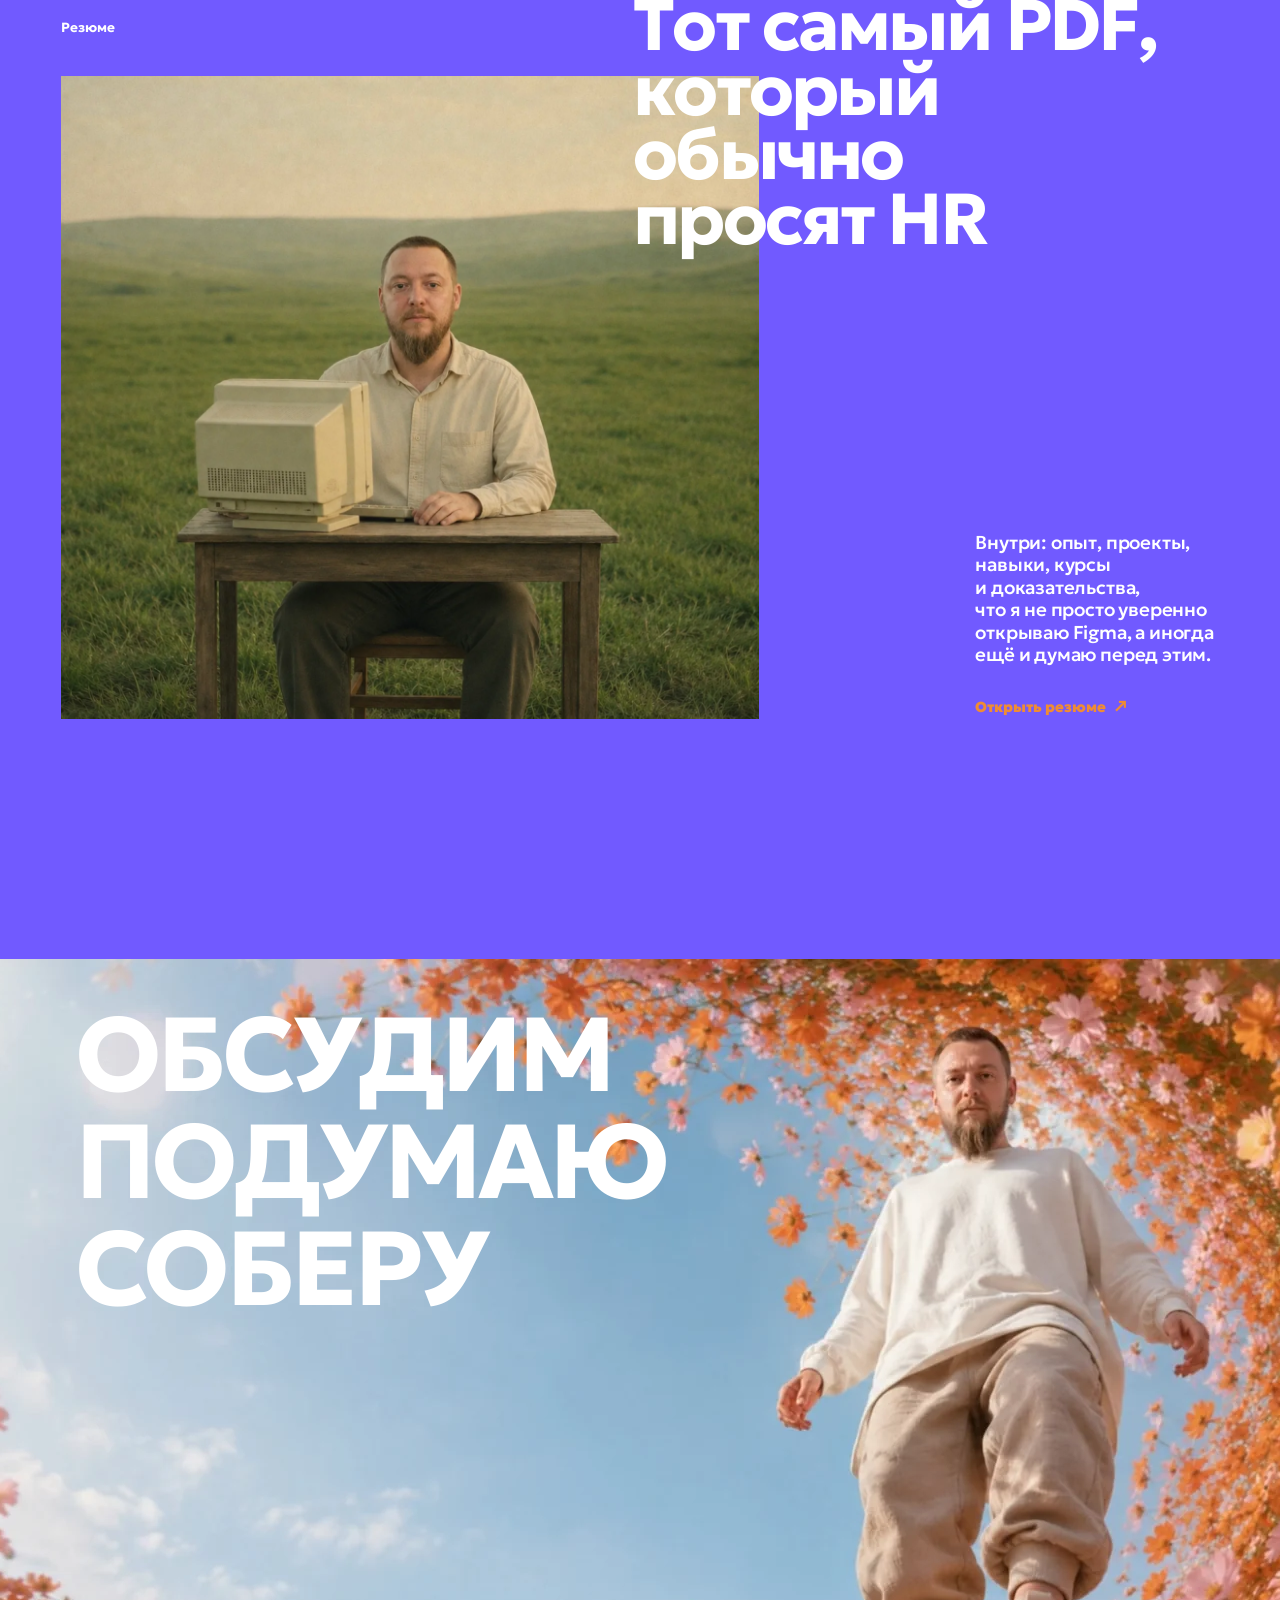
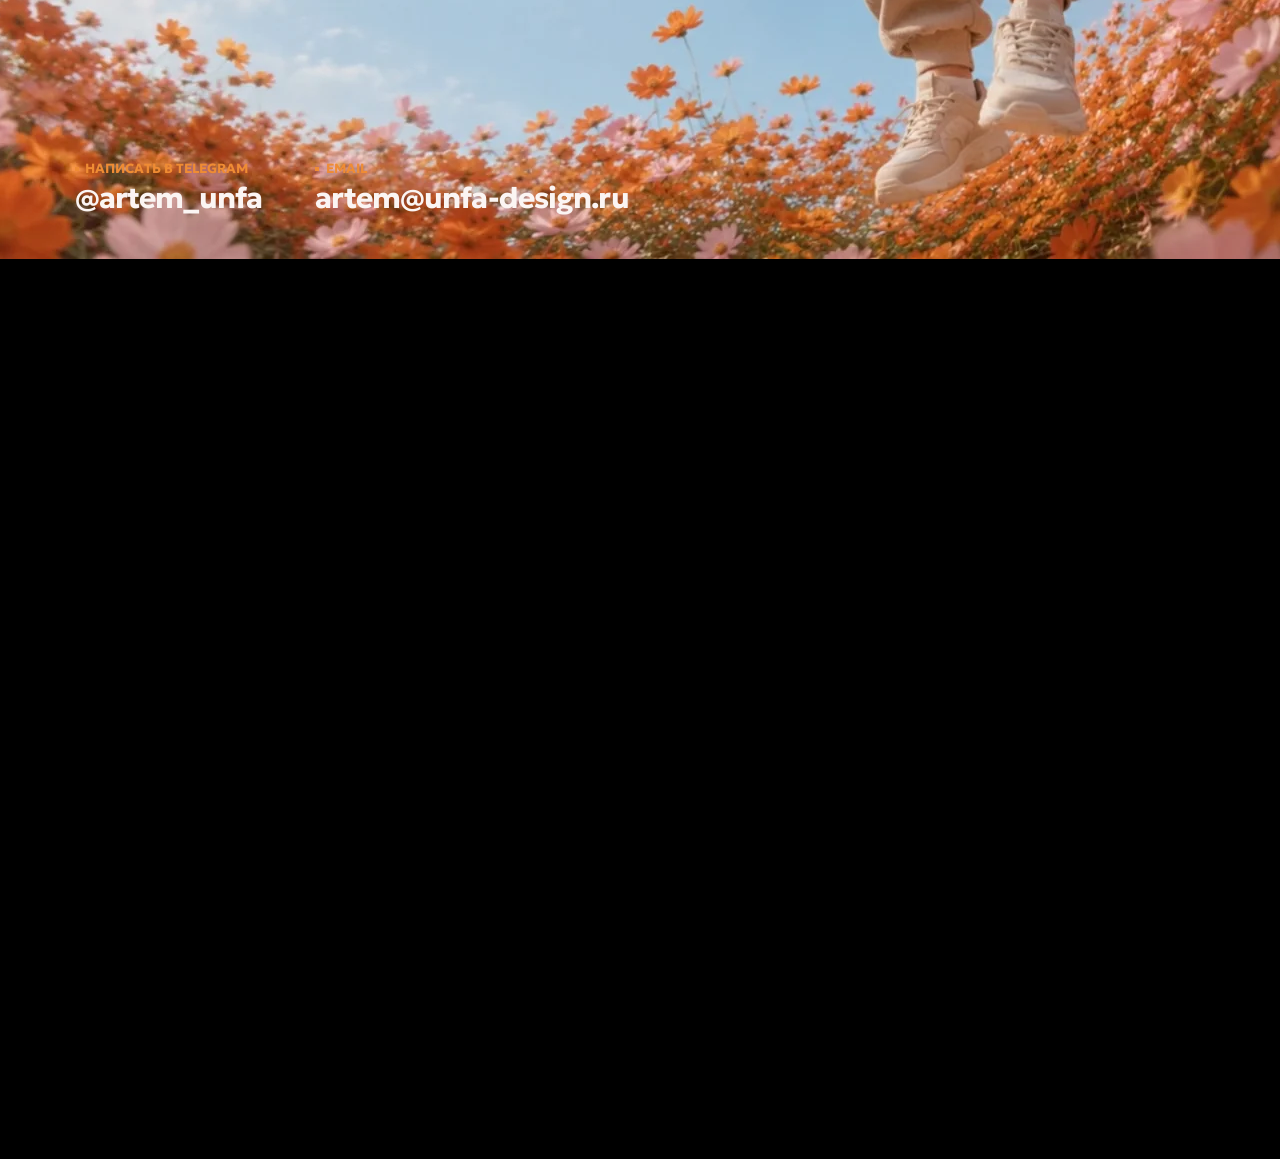
==== commit 0e5aff45: "Restore desktop portfolio social links" ====
--- a/artem-kuzin.html
+++ b/artem-kuzin.html
@@ -255,6 +255,24 @@
       .style_footer_t__social__YAK5y:focus-visible {
         background-color: #715aff !important;
         border-color: rgba(255, 255, 255, 0.35) !important;
+      }
+
+      .style_footer_t__social__YAK5y.local-footer-social-touch {
+        display: none !important;
+      }
+
+      .style_footer_t__social__YAK5y.local-footer-social-desktop {
+        display: flex !important;
+      }
+
+      @media (max-width: 1199px) {
+        .style_footer_t__social__YAK5y.local-footer-social-touch {
+          display: flex !important;
+        }
+
+        .style_footer_t__social__YAK5y.local-footer-social-desktop {
+          display: none !important;
+        }
       }
 
       .style_footer_t__social__YAK5y:hover .local-footer-social-icon,
@@ -4791,11 +4809,19 @@
               <p class="styles_caption__FaQt1 text-dark-grey styles_caption_18__mRM8P style_footer_t__item__IRcZR style_footer_t__decor__beuos">
                 Ссылки
               </p>
-              <a target="_blank" rel="noopener noreferrer" class="style_footer_t__social__YAK5y style_footer_t__item__IRcZR" href="https://t.me/artem_unfa" aria-label="Telegram Артёма Кузина">              <div class="style_footer_t__lottie__20ERi">
+              <a target="_blank" rel="noopener noreferrer" class="style_footer_t__social__YAK5y style_footer_t__item__IRcZR local-footer-social-desktop" href="https://www.behance.net/unfa" aria-label="Behance Артёма Кузина">              <div class="style_footer_t__lottie__20ERi">
+                <img class="local-footer-social-icon" src="assets/icons/behance.svg" alt="Behance" />
+              </div>
+</a>
+              <a target="_blank" rel="noopener noreferrer" class="style_footer_t__social__YAK5y style_footer_t__item__IRcZR local-footer-social-desktop" href="https://dribbble.com/Unfa" aria-label="Dribbble Артёма Кузина">              <div class="style_footer_t__lottie__20ERi">
+                <img class="local-footer-social-icon" src="assets/icons/dribbble.svg" alt="Dribbble" />
+              </div>
+</a>
+              <a target="_blank" rel="noopener noreferrer" class="style_footer_t__social__YAK5y style_footer_t__item__IRcZR local-footer-social-touch" href="https://t.me/artem_unfa" aria-label="Telegram Артёма Кузина">              <div class="style_footer_t__lottie__20ERi">
                 <img class="local-footer-social-icon local-footer-social-icon--telegram" src="assets/icons/tg.svg" alt="Telegram" />
               </div>
 </a>
-              <a target="_blank" rel="noopener noreferrer" class="style_footer_t__social__YAK5y style_footer_t__item__IRcZR" href="mailto:artem@unfa-design.ru" aria-label="Email Артёма Кузина">              <div class="style_footer_t__lottie__20ERi">
+              <a target="_blank" rel="noopener noreferrer" class="style_footer_t__social__YAK5y style_footer_t__item__IRcZR local-footer-social-touch" href="mailto:artem@unfa-design.ru" aria-label="Email Артёма Кузина">              <div class="style_footer_t__lottie__20ERi">
                 <img class="local-footer-social-icon local-footer-social-icon--email" src="assets/icons/mail.svg" alt="Email" />
               </div>
 </a>
